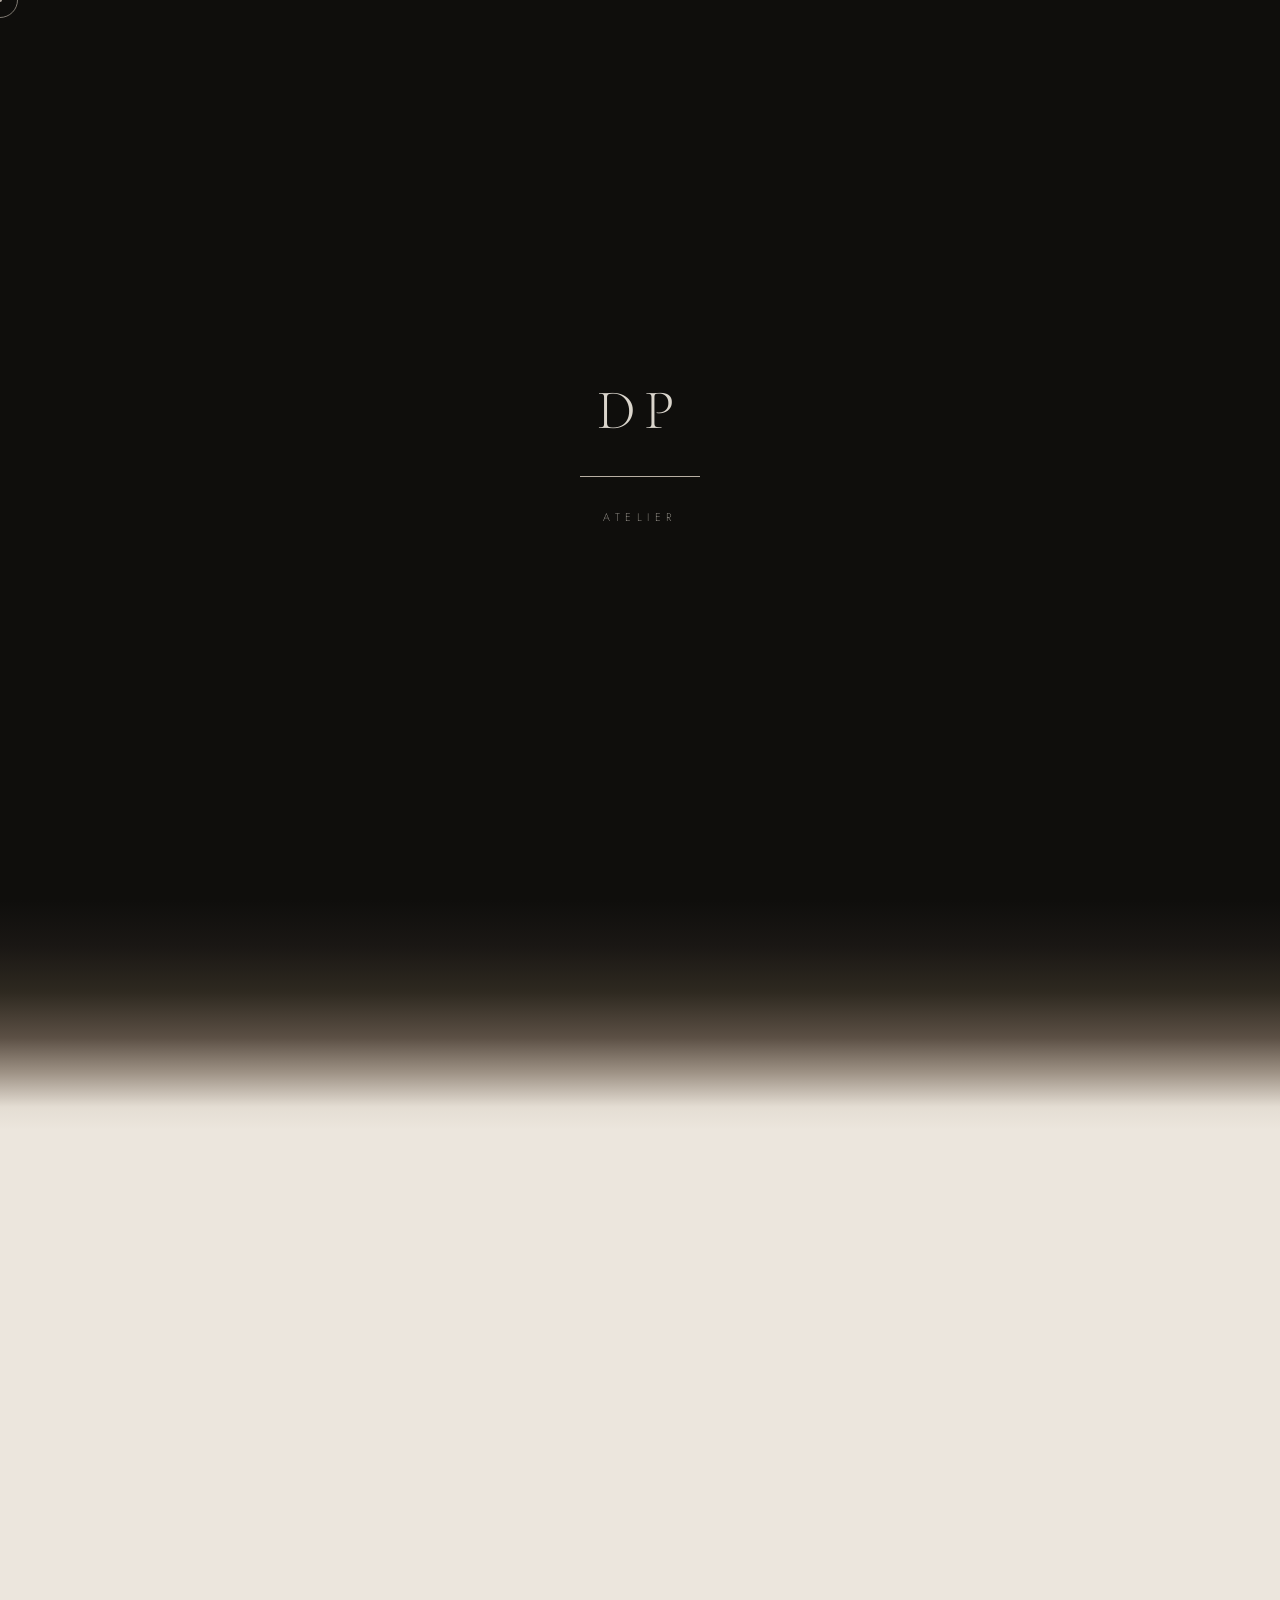
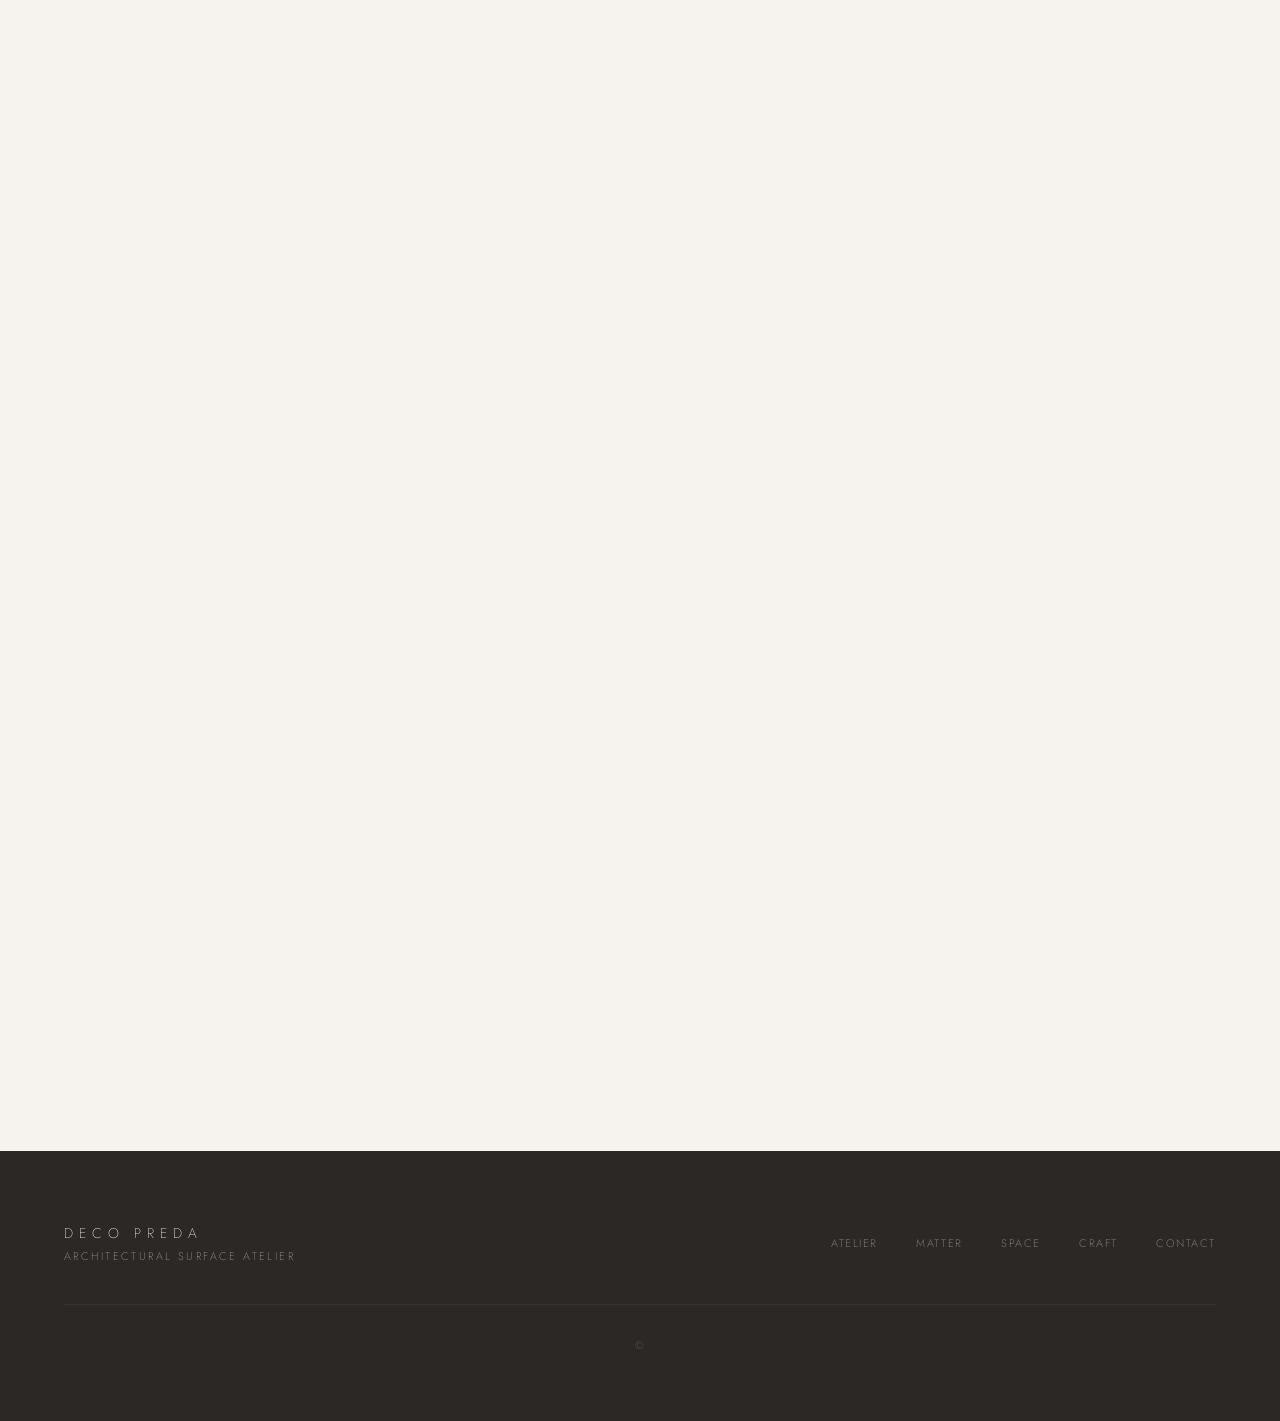
==== index.html @ 77365872 "Update print statement from 'Hello' to 'Goodbye'" ====
<!DOCTYPE html>
<html lang="en">
<head>
  <meta charset="UTF-8" />
  <meta name="viewport" content="width=device-width, initial-scale=1.0" />
  <meta name="description" content="Deco Preda — Architectural Surface Atelier. Microcement, resin and decorative plaster for spaces of permanence." />
  <title>Deco Preda — Atelier</title>

  <link rel="preconnect" href="https://fonts.googleapis.com" />
  <link rel="preconnect" href="https://fonts.gstatic.com" crossorigin />
  <link href="https://fonts.googleapis.com/css2?family=Cormorant+Garamond:ital,wght@0,200;0,300;0,400;1,200;1,300;1,400&family=Jost:wght@200;300;400&display=swap" rel="stylesheet" />

  <link rel="stylesheet" href="style.css" />

  <!-- Formspree — no SDK needed, uses plain fetch() in script.js -->
</head>
<body>

  <!-- Scroll progress -->
  <div class="progress" id="progress" aria-hidden="true"></div>

  <!-- Custom cursor -->
  <div class="cursor" id="cursor" aria-hidden="true">
    <div class="cursor__ring"></div>
    <div class="cursor__dot"></div>
  </div>

  <!-- ══════════════════════════════════════════
       LOADER
  ══════════════════════════════════════════ -->
  <div class="loader" id="loader" aria-hidden="true">
    <div class="loader__body">
      <span class="loader__mark">DP</span>
      <div class="loader__line">
        <div class="loader__fill"></div>
      </div>
      <span class="loader__sub">Atelier</span>
    </div>
  </div>

  <!-- ══════════════════════════════════════════
       NAVIGATION
  ══════════════════════════════════════════ -->
  <nav class="nav" id="nav" aria-label="Primary">
    <a href="#intro" class="nav__wordmark" aria-label="Deco Preda home">
      DECO<span class="nav__wordmark-thin">PREDA</span>
    </a>

    <button class="nav__burger" id="navBurger"
      aria-label="Open menu" aria-expanded="false" aria-controls="navPanel">
      <span></span><span></span>
    </button>

    <div class="nav__panel" id="navPanel" aria-hidden="true">
      <a href="#atelier"       class="nav__item" data-cursor="link">Atelier</a>
      <a href="#matter"        class="nav__item" data-cursor="link">Matter</a>
      <a href="#space"         class="nav__item" data-cursor="link">Space</a>
      <a href="#craft"         class="nav__item" data-cursor="link">Craft</a>
      <a href="#about"         class="nav__item" data-cursor="link">About Us</a>
      <a href="#commission"    class="nav__item nav__item--cta" data-cursor="link">Contact</a>
    </div>
  </nav>

  <main>

    <!-- ══════════════════════════════════════════
         I. INTRO — Dark cinematic
    ══════════════════════════════════════════ -->
    <section class="intro" id="intro" aria-label="Introduction">

      <!-- Deep architectural background -->
      <div class="intro__scene" id="introScene" aria-hidden="true">
        <!-- Dark mineral texture layers -->
        <div class="intro__layer intro__layer--base"></div>
        <div class="intro__layer intro__layer--mid"></div>
        <div class="intro__layer intro__layer--grain"></div>
        <!-- Soft raking light ray -->
        <div class="intro__light"></div>
        <!-- Horizontal rule — materiality marker -->
        <div class="intro__rule-v intro__rule-v--left" aria-hidden="true"></div>
        <div class="intro__rule-v intro__rule-v--right" aria-hidden="true"></div>
      </div>

      <div class="intro__content">
        <!-- Small overline -->
        <p class="intro__overline reveal-hero" aria-label="Studio location">
          <span>London</span>
          <span class="sep" aria-hidden="true">—</span>
          <span>Dublin</span>
        </p>

        <!-- Main headline — split for stagger -->
        <h1 class="intro__title" aria-label="Where light meets surface.">
          <span class="intro__title-row reveal-hero">Where light</span>
          <span class="intro__title-row intro__title-row--italic reveal-hero">meets surface.</span>
        </h1>

        <p class="intro__body reveal-hero">
          An atelier of architectural surfaces.<br>
          Craft applied with the patience of centuries.
        </p>
        <p class="intro__subtitle reveal-hero">
          Microcement · Resin · Stone Aggregate · Industrial Flooring
        </p>

        <div class="intro__actions reveal-hero">
          <a href="#atelier" class="btn-ghost" data-cursor="link" data-magnetic>
            <span class="btn-ghost__label">Enter the Studio</span>
            <span class="btn-ghost__icon" aria-hidden="true">↓</span>
          </a>
        </div>
      </div>

      <!-- Scroll cue -->
      <div class="intro__scroll" aria-hidden="true">
        <div class="intro__scroll-line"></div>
      </div>

    </section>

    <!-- ══════════════════════════════════════════
         TRANSITION BAND — dark → warm
    ══════════════════════════════════════════ -->
    <div class="transition-band" aria-hidden="true"></div>

    <!-- ══════════════════════════════════════════
         II. ATELIER — Philosophy
    ══════════════════════════════════════════ -->
    <section class="atelier" id="atelier" aria-label="Atelier philosophy">
      <div class="wrap">

        <header class="section-head reveal">
          <span class="section-idx">01</span>
          <span class="section-rule" aria-hidden="true"></span>
          <span class="section-label">Atelier</span>
        </header>

        <div class="atelier__grid">
          <div class="atelier__statement reveal">
            <h2 class="atelier__h">
              A surface is not<br>
              decoration.<br>
              <em>It is architecture.</em>
            </h2>
          </div>

          <div class="atelier__aside">
            <p class="atelier__p reveal">
              Deco Preda was conceived at the intersection of architectural practice and material craft — in the moment when a drawn surface specification meets the reality of mineral, texture, and light falling across a plane at noon.
            </p>
            <p class="atelier__p reveal">
              We exist for architects and interior designers who understand that a floor is a horizon. A wall is a sky. A surface is the first and last argument a space makes.
            </p>
            <p class="atelier__p reveal">
              Our practice is material research made physical. Each commission begins with silence — with listening before proposing, with understanding before applying.
            </p>

            <!-- Pull metric -->
            <div class="atelier__metric reveal">
              <span class="atelier__metric-n" data-count="14">0</span>
              <span class="atelier__metric-unit">years</span>
              <p class="atelier__metric-label">of architectural surface research</p>
            </div>
          </div>
        </div>

        <!-- Horizontal rule -->
        <div class="divider reveal" aria-hidden="true"></div>

        <!-- Stat row -->
        <div class="stats reveal">
          <div class="stat">
            <span class="stat__n" data-count="340">0</span>
            <p class="stat__l">Commissions</p>
          </div>
          <div class="stat__sep" aria-hidden="true"></div>
          <div class="stat">
            <span class="stat__n" data-count="87">0</span>
            <p class="stat__l">Architects Served</p>
          </div>
          <div class="stat__sep" aria-hidden="true"></div>
          <div class="stat">
            <span class="stat__n" data-count="12">0</span>
            <p class="stat__l">Countries</p>
          </div>
          <div class="stat__sep" aria-hidden="true"></div>
          <div class="stat">
            <span class="stat__n" data-count="60">0</span>
            <span class="stat__denom">+</span>
            <p class="stat__l">Mineral Tones</p>
          </div>
        </div>

      </div>
    </section>

    <!-- ══════════════════════════════════════════
         III. MATTER — Materials
    ══════════════════════════════════════════ -->
    <section class="matter" id="matter" aria-label="Materials">
      <div class="wrap">

        <header class="section-head reveal">
          <span class="section-idx">02</span>
          <span class="section-rule" aria-hidden="true"></span>
          <span class="section-label">Matter</span>
        </header>

        <h2 class="matter__h reveal">
          Three materials.<br><em>Infinite character.</em>
        </h2>

      </div>

      <!-- Full-bleed material panels -->
      <div class="matter__panels">

        <article class="panel reveal" aria-label="Microcement">

          <!-- ── Surface carousel ── -->
          <div class="panel__surface panel__surface--cement" role="region" aria-label="Microcement gallery" data-carousel="microcement">

            <!-- Slides -->
            <div class="pcs__track">
              <div class="pcs__slide pcs__slide--active" style="background:linear-gradient(158deg,#cdc4b5 0%,#b5aa9a 60%,#c4bba8 100%)">
                <div class="pcs__grain"></div>
                <span class="pcs__tag">Bathroom · Ivory</span>
              </div>
              <div class="pcs__slide" style="background:linear-gradient(158deg,#6e6860 0%,#54504a 60%,#636059 100%)">
                <div class="pcs__grain"></div>
                <span class="pcs__tag">Hotel · Slate</span>
              </div>
              <div class="pcs__slide" style="background:linear-gradient(158deg,#d6cfc5 0%,#c0b8ae 60%,#cec6bc 100%)">
                <div class="pcs__grain"></div>
                <span class="pcs__tag">Office · Sand</span>
              </div>
              <div class="pcs__slide" style="background:linear-gradient(158deg,#a8a09a 0%,#8c857f 60%,#9e9790 100%)">
                <div class="pcs__grain"></div>
                <span class="pcs__tag">Living · Charcoal</span>
              </div>
              <div class="pcs__slide" style="background:linear-gradient(158deg,#b8b0a8 0%,#9e9890 60%,#b0a8a0 100%)">
                <div class="pcs__grain"></div>
                <span class="pcs__tag">Spa · Greige</span>
              </div>
              <div class="pcs__slide" style="background:linear-gradient(158deg,#e2dcd2 0%,#cdc4ba 60%,#dbd3c9 100%)">
                <div class="pcs__grain"></div>
                <span class="pcs__tag">Kitchen · Pearl</span>
              </div>
            </div>

            <!-- Navigation arrows -->
            <button class="pcs__arrow pcs__arrow--prev" aria-label="Previous image" type="button">
              <svg width="16" height="16" viewBox="0 0 16 16" fill="none"><path d="M10 3L5 8L10 13" stroke="currentColor" stroke-width="1.2" stroke-linecap="round" stroke-linejoin="round"/></svg>
            </button>
            <button class="pcs__arrow pcs__arrow--next" aria-label="Next image" type="button">
              <svg width="16" height="16" viewBox="0 0 16 16" fill="none"><path d="M6 3L11 8L6 13" stroke="currentColor" stroke-width="1.2" stroke-linecap="round" stroke-linejoin="round"/></svg>
            </button>

            <!-- Bottom bar: dots + view more -->
            <div class="pcs__foot">
              <div class="pcs__dots" aria-hidden="true"></div>
              <a href="gallery-microcement.html" class="pcs__more" data-cursor="link">
                <span>View gallery</span>
                <svg width="12" height="12" viewBox="0 0 12 12" fill="none"><path d="M2 6h8M7 3l3 3-3 3" stroke="currentColor" stroke-width="1" stroke-linecap="round" stroke-linejoin="round"/></svg>
              </a>
            </div>

          </div>

          <div class="panel__body">
            <span class="panel__idx" aria-hidden="true">I</span>
            <h3 class="panel__name">Microcement</h3>
            <p class="panel__desc">
              A mineral membrane of 2–3 mm. Continuous, seamless, absolute. Applied across walls, floors, and furniture with no interruption of form.
            </p>
            <ul class="panel__props" aria-label="Properties">
              <li>Seamless &amp; monolithic</li>
              <li>Waterproof &amp; durable</li>
              <li>60+ mineral pigments</li>
            </ul>

            <!-- Estimate trigger -->
            <button class="panel__estimate-btn" data-material="microcement" data-cursor="link"
              aria-expanded="false" aria-controls="calc-microcement"
              type="button">
              <span class="panel__estimate-label">Estimate cost</span>
              <span class="panel__estimate-icon" aria-hidden="true">+</span>
            </button>
          </div>

          <!-- Inline calculator drawer -->
          <div class="panel__calc" id="calc-microcement" aria-hidden="true" data-material="microcement">
            <div class="pcalc">
              <p class="pcalc__head">
                Microcement — <em>cost estimate</em>
              </p>
              <div class="pcalc__inputs">
                <div class="pcalc__field">
                  <label class="pcalc__label" for="pmp-microcement">Surface area</label>
                  <div class="pcalc__input-wrap">
                    <input class="pcalc__input" id="pmp-microcement" type="number"
                      placeholder="80" min="1" max="9999" inputmode="numeric" />
                    <span class="pcalc__unit">m²</span>
                  </div>
                </div>
                <div class="pcalc__field">
                  <label class="pcalc__label" for="psys-microcement">System</label>
                  <div class="pcalc__select-wrap">
                    <select class="pcalc__select" id="psys-microcement">
                      <option value="basic">Basic coat</option>
                      <option value="medium" selected>Medium</option>
                      <option value="premium">Premium</option>
                    </select>
                    <span class="pcalc__caret" aria-hidden="true">↓</span>
                  </div>
                </div>
              </div>
              <div class="pcalc__result" id="pres-microcement" aria-live="polite"></div>
              <p class="pcalc__disclaimer">
                Estimate covers labour. Final cost varies by substrate condition and site access.
                Materials not included.
              </p>
            </div>
          </div>

        </article>

        <article class="panel reveal" aria-label="Resin floors">

          <!-- ── Surface carousel ── -->
          <div class="panel__surface panel__surface--resin" role="region" aria-label="Resin gallery" data-carousel="resin">

            <div class="pcs__track">
              <div class="pcs__slide pcs__slide--active" style="background:linear-gradient(158deg,#e2dcd2 0%,#cdc4ba 60%,#dbd3c8 100%)">
                <div class="pcs__grain"></div>
                <span class="pcs__tag">Showroom · Ivory</span>
              </div>
              <div class="pcs__slide" style="background:linear-gradient(158deg,#3a3a3a 0%,#222222 60%,#333333 100%)">
                <div class="pcs__grain"></div>
                <span class="pcs__tag">Car Park · Anthracite</span>
              </div>
              <div class="pcs__slide" style="background:linear-gradient(158deg,#8a8a8a 0%,#666666 60%,#808080 100%)">
                <div class="pcs__grain"></div>
                <span class="pcs__tag">Warehouse · Mid Grey</span>
              </div>
              <div class="pcs__slide" style="background:linear-gradient(158deg,#c8c0b8 0%,#b0aaa4 60%,#c0b8b0 100%)">
                <div class="pcs__grain"></div>
                <span class="pcs__tag">Office · Satin</span>
              </div>
              <div class="pcs__slide" style="background:linear-gradient(158deg,#b8c4c8 0%,#9aacb2 60%,#b0bcc0 100%)">
                <div class="pcs__grain"></div>
                <span class="pcs__tag">Hospital · Slate Blue</span>
              </div>
              <div class="pcs__slide" style="background:linear-gradient(158deg,#d6cfc5 0%,#c0b8ae 60%,#cec6bc 100%)">
                <div class="pcs__grain"></div>
                <span class="pcs__tag">Logistics · Light Grey</span>
              </div>
            </div>

            <button class="pcs__arrow pcs__arrow--prev" aria-label="Previous image" type="button">
              <svg width="16" height="16" viewBox="0 0 16 16" fill="none"><path d="M10 3L5 8L10 13" stroke="currentColor" stroke-width="1.2" stroke-linecap="round" stroke-linejoin="round"/></svg>
            </button>
            <button class="pcs__arrow pcs__arrow--next" aria-label="Next image" type="button">
              <svg width="16" height="16" viewBox="0 0 16 16" fill="none"><path d="M6 3L11 8L6 13" stroke="currentColor" stroke-width="1.2" stroke-linecap="round" stroke-linejoin="round"/></svg>
            </button>

            <div class="pcs__foot">
              <div class="pcs__dots" aria-hidden="true"></div>
              <a href="gallery-resin.html" class="pcs__more" data-cursor="link">
                <span>View gallery</span>
                <svg width="12" height="12" viewBox="0 0 12 12" fill="none"><path d="M2 6h8M7 3l3 3-3 3" stroke="currentColor" stroke-width="1" stroke-linecap="round" stroke-linejoin="round"/></svg>
              </a>
            </div>

          </div>

          <div class="panel__body">
            <span class="panel__idx" aria-hidden="true">II</span>
            <h3 class="panel__name">Resin Systems</h3>
            <p class="panel__desc">
              Epoxy, MMA, polyester and polyurethane systems — engineered for performance, designed for permanence. From residential satin finishes to industrial floors exceeding 10,000 m².
            </p>
            <ul class="panel__props" aria-label="Properties">
              <li>Epoxy · MMA · Polyester · PU</li>
              <li>Chemical &amp; impact resistant</li>
              <li>Gloss, satin or matte finish</li>
            </ul>

            <button class="panel__estimate-btn" data-material="resin" data-cursor="link"
              aria-expanded="false" aria-controls="calc-resin"
              type="button">
              <span class="panel__estimate-label">Estimate cost</span>
              <span class="panel__estimate-icon" aria-hidden="true">+</span>
            </button>
          </div>

          <div class="panel__calc" id="calc-resin" aria-hidden="true" data-material="resin">
            <div class="pcalc">
              <p class="pcalc__head">
                Resin — <em>cost estimate</em>
              </p>
              <div class="pcalc__inputs">
                <div class="pcalc__field">
                  <label class="pcalc__label" for="pmp-resin">Surface area</label>
                  <div class="pcalc__input-wrap">
                    <input class="pcalc__input" id="pmp-resin" type="number"
                      placeholder="80" min="1" max="9999" inputmode="numeric" />
                    <span class="pcalc__unit">m²</span>
                  </div>
                </div>
                <div class="pcalc__field">
                  <label class="pcalc__label" for="psys-resin">System</label>
                  <div class="pcalc__select-wrap">
                    <select class="pcalc__select" id="psys-resin">
                      <option value="basic">Basic coat</option>
                      <option value="medium" selected>Medium</option>
                      <option value="premium">Premium</option>
                    </select>
                    <span class="pcalc__caret" aria-hidden="true">↓</span>
                  </div>
                </div>
              </div>
              <div class="pcalc__result" id="pres-resin" aria-live="polite"></div>
              <p class="pcalc__disclaimer">
                Estimate covers labour. Final cost varies by substrate condition and site access.
                Materials not included.
              </p>
            </div>
          </div>

        </article>

        <article class="panel reveal" aria-label="Stone carpet">

          <!-- ── Surface carousel ── -->
          <div class="panel__surface panel__surface--stone" role="region" aria-label="Stone Carpet gallery" data-carousel="stone">

            <div class="pcs__track">
              <div class="pcs__slide pcs__slide--active" style="background:radial-gradient(ellipse 120% 100% at 40% 60%,#c8c0b0 0%,#a89e90 60%,#bdb3a5 100%)">
                <div class="pcs__grain"></div>
                <div class="pcs__aggregate"></div>
                <span class="pcs__tag">Terrace · Sand</span>
              </div>
              <div class="pcs__slide" style="background:radial-gradient(ellipse 120% 100% at 40% 60%,#d8d0c4 0%,#c4bcb0 60%,#d0c8bc 100%)">
                <div class="pcs__grain"></div>
                <div class="pcs__aggregate"></div>
                <span class="pcs__tag">Pool Surround · Pearl</span>
              </div>
              <div class="pcs__slide" style="background:radial-gradient(ellipse 120% 100% at 40% 60%,#a8a098 0%,#908880 60%,#a09890 100%)">
                <div class="pcs__grain"></div>
                <div class="pcs__aggregate"></div>
                <span class="pcs__tag">Ramp · Taupe</span>
              </div>
              <div class="pcs__slide" style="background:radial-gradient(ellipse 120% 100% at 40% 60%,#e0d8cc 0%,#ccc4b8 60%,#d8d0c4 100%)">
                <div class="pcs__grain"></div>
                <div class="pcs__aggregate"></div>
                <span class="pcs__tag">Garden Path · Ivory</span>
              </div>
              <div class="pcs__slide" style="background:radial-gradient(ellipse 120% 100% at 40% 60%,#909088 0%,#787870 60%,#888880 100%)">
                <div class="pcs__grain"></div>
                <div class="pcs__aggregate"></div>
                <span class="pcs__tag">Parking · Grey</span>
              </div>
            </div>

            <button class="pcs__arrow pcs__arrow--prev" aria-label="Previous image" type="button">
              <svg width="16" height="16" viewBox="0 0 16 16" fill="none"><path d="M10 3L5 8L10 13" stroke="currentColor" stroke-width="1.2" stroke-linecap="round" stroke-linejoin="round"/></svg>
            </button>
            <button class="pcs__arrow pcs__arrow--next" aria-label="Next image" type="button">
              <svg width="16" height="16" viewBox="0 0 16 16" fill="none"><path d="M6 3L11 8L6 13" stroke="currentColor" stroke-width="1.2" stroke-linecap="round" stroke-linejoin="round"/></svg>
            </button>

            <div class="pcs__foot">
              <div class="pcs__dots" aria-hidden="true"></div>
              <a href="gallery-stone.html" class="pcs__more" data-cursor="link">
                <span>View gallery</span>
                <svg width="12" height="12" viewBox="0 0 12 12" fill="none"><path d="M2 6h8M7 3l3 3-3 3" stroke="currentColor" stroke-width="1" stroke-linecap="round" stroke-linejoin="round"/></svg>
              </a>
            </div>

          </div>

          <div class="panel__body">
            <span class="panel__idx" aria-hidden="true">III</span>
            <h3 class="panel__name">Stone Carpet</h3>
            <p class="panel__desc">
              Quartz aggregate bound in clear resin — fine to coarse grain, applied as a continuous tactile surface. Exterior and interior terraces, pool surrounds, ramps.
            </p>
            <ul class="panel__props" aria-label="Properties">
              <li>Quartz &amp; marble aggregate</li>
              <li>Slip-resistant &amp; draining</li>
              <li>Indoor &amp; outdoor use</li>
            </ul>

            <button class="panel__estimate-btn" data-material="stone" data-cursor="link"
              aria-expanded="false" aria-controls="calc-stone"
              type="button">
              <span class="panel__estimate-label">Estimate cost</span>
              <span class="panel__estimate-icon" aria-hidden="true">+</span>
            </button>
          </div>

          <div class="panel__calc" id="calc-stone" aria-hidden="true" data-material="stone">
            <div class="pcalc">
              <p class="pcalc__head">
                Stone Carpet — <em>cost estimate</em>
              </p>
              <div class="pcalc__inputs">
                <div class="pcalc__field">
                  <label class="pcalc__label" for="pmp-stone">Surface area</label>
                  <div class="pcalc__input-wrap">
                    <input class="pcalc__input" id="pmp-stone" type="number"
                      placeholder="80" min="1" max="9999" inputmode="numeric" />
                    <span class="pcalc__unit">m²</span>
                  </div>
                </div>
                <div class="pcalc__field">
                  <label class="pcalc__label" for="psys-stone">System</label>
                  <div class="pcalc__select-wrap">
                    <select class="pcalc__select" id="psys-stone">
                      <option value="basic">Basic coat</option>
                      <option value="medium" selected>Medium</option>
                      <option value="premium">Premium</option>
                    </select>
                    <span class="pcalc__caret" aria-hidden="true">↓</span>
                  </div>
                </div>
              </div>
              <div class="pcalc__result" id="pres-stone" aria-live="polite"></div>
              <p class="pcalc__disclaimer">
                Estimate covers labour. Final cost varies by substrate condition and site access.
                Materials not included.
              </p>
            </div>
          </div>

        </article>

      </div>

      <!-- ── Gallery access band ── -->
      <div class="gallery-band reveal" aria-label="Portfolio gallery">
        <div class="gallery-band__inner">
          <div class="gallery-band__left">
            <span class="gallery-band__label">Portfolio</span>
            <h3 class="gallery-band__h">
              The complete work.<br>
              <em>Every surface. Every scale.</em>
            </h3>
          </div>
          <div class="gallery-band__center">
            <a href="gallery.html" class="gallery-band__cta" data-cursor="link" data-magnetic>
              <span class="gallery-band__cta-ring"></span>
              <span class="gallery-band__cta-text">
                <span class="gallery-band__cta-main">Explore Gallery</span>
                <span class="gallery-band__cta-sub">All materials &amp; applications</span>
              </span>
              <svg class="gallery-band__cta-arrow" width="20" height="20" viewBox="0 0 20 20" fill="none">
                <path d="M4 10h12M11 5l5 5-5 5" stroke="currentColor" stroke-width="1.2" stroke-linecap="round" stroke-linejoin="round"/>
              </svg>
            </a>
          </div>
          <div class="gallery-band__right">
            <div class="gallery-band__stat">
              <span class="gallery-band__stat-n">340</span>
              <span class="gallery-band__stat-l">Projects</span>
            </div>
            <div class="gallery-band__stat">
              <span class="gallery-band__stat-n">3</span>
              <span class="gallery-band__stat-l">Materials</span>
            </div>
            <div class="gallery-band__stat">
              <span class="gallery-band__stat-n">12</span>
              <span class="gallery-band__stat-l">Countries</span>
            </div>
          </div>
        </div>
      </div>

    </section>

    <!-- ══════════════════════════════════════════
         IV. SPACE — Applications
    ══════════════════════════════════════════ -->
    <section class="space" id="space" aria-label="Spaces">
      <div class="wrap">

        <header class="section-head reveal">
          <span class="section-idx">03</span>
          <span class="section-rule" aria-hidden="true"></span>
          <span class="section-label">Space</span>
        </header>

        <h2 class="space__h reveal">
          Spaces of<br><em>permanence.</em>
        </h2>

      </div>

      <!-- Alternating spatial narratives -->
      <div class="spaces">

        <div class="space-row reveal">
          <div class="space-row__img space-row__img--res" aria-hidden="true">
            <div class="space-row__caption">Private Residence</div>
          </div>
          <div class="space-row__text">
            <span class="space-row__num">01</span>
            <h3 class="space-row__title">The Private House</h3>
            <p class="space-row__body">
              From entry threshold to the bathroom as sanctuary — surfaces that make no claim until they are inhabited. Then they become everything. Calibrated to the life lived within.
            </p>
            <a href="#commission" class="link-arrow" data-cursor="link">
              Commission a residence
            </a>
          </div>
        </div>

        <div class="space-row space-row--inv reveal">
          <div class="space-row__img space-row__img--spa" aria-hidden="true">
            <div class="space-row__caption">Wellness</div>
          </div>
          <div class="space-row__text">
            <span class="space-row__num">02</span>
            <h3 class="space-row__title">Spas &amp; Wellness</h3>
            <p class="space-row__body">
              Seamless surfaces are the grammar of wellness architecture. Waterproof, mineral, serene — our finishes compose silence the way an architect composes light.
            </p>
            <a href="#commission" class="link-arrow" data-cursor="link">
              Commission a project
            </a>
          </div>
        </div>

        <div class="space-row reveal">
          <div class="space-row__img space-row__img--hosp" aria-hidden="true">
            <div class="space-row__caption">Hospitality</div>
          </div>
          <div class="space-row__text">
            <span class="space-row__num">03</span>
            <h3 class="space-row__title">Hotels &amp; Boutiques</h3>
            <p class="space-row__body">
              Surfaces that endure millions of encounters and emerge from each one unchanged. Hospitality demands beauty that does not age. We build for decades, not seasons.
            </p>
            <a href="#commission" class="link-arrow" data-cursor="link">
              Commission a venue
            </a>
          </div>
        </div>

      </div>
    </section>

    <!-- ══════════════════════════════════════════
         V. CRAFT — About / Studio
    ══════════════════════════════════════════ -->
    <section class="craft" id="craft" aria-label="Craft and studio">
      <div class="wrap">

        <header class="section-head reveal">
          <span class="section-idx">04</span>
          <span class="section-rule" aria-hidden="true"></span>
          <span class="section-label">Craft</span>
        </header>

        <div class="craft__grid">

          <div class="craft__visual reveal" aria-hidden="true">
            <div class="craft__img craft__img--a"></div>
            <div class="craft__img craft__img--b"></div>
            <div class="craft__plaque">
              <span class="craft__plaque-n">14</span>
              <span class="craft__plaque-l">years<br>of practice</span>
            </div>
          </div>

          <div class="craft__words">
            <h2 class="craft__h reveal">
              The patience<br>
              of mineral.<br>
              <em>The precision<br>of architecture.</em>
            </h2>
            <p class="craft__p reveal">
              Our studio was founded in the belief that craftsmanship is not a feature — it is the practice itself. We employ master applicators trained in European mineral traditions, working alongside architects from first sketch to final burnish.
            </p>
            <p class="craft__p reveal">
              Every commission receives one project director, one lead craftsman. No hand-offs. No compromises in translation. The person who understands your vision applies your surface.
            </p>
            <a href="#commission" class="btn-line reveal" data-cursor="link" data-magnetic>
              <span class="btn-line__label">Begin a Conversation</span>
              <span class="btn-line__line" aria-hidden="true"></span>
            </a>
          </div>

        </div>

      </div>
    </section>

    <!-- ══════════════════════════════════════════
         V. ABOUT — Mission & Values
    ══════════════════════════════════════════ -->
    <section class="about" id="about" aria-label="About Deco Preda">
      <div class="wrap">

        <header class="section-head reveal">
          <span class="section-idx">05</span>
          <span class="section-rule" aria-hidden="true"></span>
          <span class="section-label">About Us</span>
        </header>

        <div class="about__grid">

          <div class="about__statement reveal">
            <h2 class="about__h">
              Precision at every<br>
              scale. Quality<br>
              <em>without compromise.</em>
            </h2>
          </div>

          <div class="about__aside">
            <p class="about__p reveal">
              Deco Preda was established with a single conviction: that architectural surfaces — whether in a private residence or a multi-thousand-square-metre industrial facility — deserve the same rigour of material selection, technical execution and aesthetic intent. We do not separate decorative work from functional work. We apply the same standard to both.
            </p>
            <p class="about__p reveal">
              Our specialist teams are trained in microcement, decorative mineral plaster, cast resin flooring systems and stone aggregate — materials chosen for their resilience, versatility and capacity for custom design. For industrial and commercial environments, our high-performance epoxy resin systems are engineered for extreme compressive loads, chemical resistance and continuous heavy-traffic use, while offering complete creative freedom in pattern, colour and finish — including bespoke geometric and graphic designs unique to each client.
            </p>
            <p class="about__p reveal">
              Industrial logistics hubs, distribution warehouses, multi-level public car parks and large-format commercial floors represent a core pillar of our activity — environments where surface performance directly affects operational efficiency and where scale demands a contractor capable of delivering consistent quality across thousands of square metres without interruption or compromise.
            </p>

            <!-- Values grid -->
            <div class="about__values reveal">
              <div class="about__val">
                <span class="about__val-title">Execution Quality</span>
                <span class="about__val-desc">Every surface is applied by trained specialist teams operating to strict technical protocols. The client brief drives every decision, from substrate preparation to final protection.</span>
              </div>
              <div class="about__val">
                <span class="about__val-title">Material Integrity</span>
                <span class="about__val-desc">We work exclusively with certified European mineral and resin systems — selected for long-term performance, verified durability and compliance with commercial and industrial standards.</span>
              </div>
              <div class="about__val">
                <span class="about__val-title">Design Versatility</span>
                <span class="about__val-desc">Seamless surfaces across floors, walls, stairs and furniture. Custom epoxy patterns, unique graphic compositions and bespoke mineral tones — no two projects identical.</span>
              </div>
              <div class="about__val">
                <span class="about__val-title">Industrial Scale</span>
                <span class="about__val-desc">From 50m² residential commissions to 5,000m² warehouse and parking infrastructure. Capacity, logistics and technical management at every scale.</span>
              </div>
            </div>

            <div class="about__locations reveal">
              <div class="about__loc-item">
                <span class="about__loc-label">London</span>
                <span class="about__loc-desc">UK &amp; international operations</span>
              </div>
              <div class="about__loc-item">
                <span class="about__loc-label">Dublin</span>
                <span class="about__loc-desc">Ireland &amp; European projects</span>
              </div>
            </div>
          </div>

        </div>

      </div>
    </section>

    <!-- ══════════════════════════════════════════
         VI. COMMISSION — Contact
    ══════════════════════════════════════════ -->
    <section class="commission" id="commission" aria-label="Contact inquiry">
      <div class="wrap">

        <header class="section-head reveal">
          <span class="section-idx">06</span>
          <span class="section-rule" aria-hidden="true"></span>
          <span class="section-label">Contact</span>
        </header>

        <div class="commission__grid">

          <div class="commission__intro">
            <h2 class="commission__h reveal">
              Every lasting space<br>
              <em>begins with a single<br>conversation.</em>
            </h2>
            <p class="commission__body reveal">
              We accept a limited number of commissions each year. A member of the studio will respond within 24 hours. We work across the UK, Ireland and Europe with architects, designers, and private clients.
            </p>
            <address class="commission__contact reveal">
              <div class="commission__contact-row">
                <span>Studio</span>
                <a href="/cdn-cgi/l/email-protection#32414647565b5d725657515d42405756531c515d5f"><span class="__cf_email__" data-cfemail="2a595e5f4e43456a4e4f49455a584f4e4b04494547">[email&#160;protected]</span></a>
              </div>
              <div class="commission__contact-row">
                <span>Atelier</span>
                <a href="tel:+441234567890">+44 1234 567 890</a>
              </div>
              <div class="commission__contact-row">
                <span>Locations</span>
                <span>London — Dublin</span>
              </div>
            </address>
          </div>

          <form class="form reveal" id="commissionForm"
            action="https://formspree.io/f/mkoqvqbw"
            method="POST"
            novalidate
            aria-label="Commission inquiry">

            <div class="f">
              <input type="text" id="f-name" name="name" required placeholder=" " autocomplete="name" />
              <label for="f-name">Name</label>
              <span class="f__bar" aria-hidden="true"></span>
            </div>

            <div class="f">
              <input type="email" id="f-email" name="email" required placeholder=" " autocomplete="email" />
              <label for="f-email">Email</label>
              <span class="f__bar" aria-hidden="true"></span>
            </div>

            <div class="f">
              <input type="text" id="f-studio" name="studio" placeholder=" " autocomplete="organization" />
              <label for="f-studio">Studio / Firm <span class="f__opt">(optional)</span></label>
              <span class="f__bar" aria-hidden="true"></span>
            </div>

            <div class="f f--sel">
              <select id="f-type" name="type" required>
                <option value="" disabled selected></option>
                <option value="private">Private Residence</option>
                <option value="commercial">Commercial</option>
                <option value="hospitality">Hospitality</option>
                <option value="developer">Developer</option>
                <option value="other">Other</option>
              </select>
              <label for="f-type">Project Type</label>
              <span class="f__bar" aria-hidden="true"></span>
              <span class="f__caret" aria-hidden="true">↓</span>
            </div>

            <div class="f f--area">
              <textarea id="f-brief" name="brief" rows="4" required placeholder=" "></textarea>
              <label for="f-brief">Project brief</label>
              <span class="f__bar" aria-hidden="true"></span>
            </div>

            <button type="submit" class="btn-submit" data-cursor="link" data-magnetic>
              <span class="btn-submit__label">Submit Commission</span>
              <span class="btn-submit__arrow" aria-hidden="true">→</span>
            </button>

            <p class="form-ok" id="formOk" role="status" aria-live="polite"></p>
            <p class="form-err" id="formErr" role="alert" aria-live="assertive"></p>

          </form>

        </div>
      </div>
    </section>

  </main>

  <!-- ══════════════════════════════════════════
       FOOTER
  ══════════════════════════════════════════ -->
  <footer class="foot" role="contentinfo">
    <div class="wrap">
      <div class="foot__inner">
        <div class="foot__brand">
          <p class="foot__wordmark">DECO PREDA</p>
          <p class="foot__descriptor">Architectural Surface Atelier</p>
        </div>
        <nav class="foot__nav" aria-label="Footer navigation">
          <a href="#atelier">Atelier</a>
          <a href="#matter">Matter</a>
          <a href="#space">Space</a>
          <a href="#craft">Craft</a>
          <a href="#commission">Contact</a>
        </nav>
        <p class="foot__copy">
          &copy; <span id="yr"></spa
---- style.css ----
/* ════════════════════════════════════════════════════════════
   DECO PREDA — style.css
   Architectural Surface Atelier
   Dark cinematic → warm architectural transition
   ════════════════════════════════════════════════════════════ */


/* ──────────────────────────────────────────
   1. TOKENS
────────────────────────────────────────── */
:root {

  /* Warm light palette */
  --ivory:         #F6F3EE;
  --ivory-2:       #ECE6DD;
  --ivory-3:       #E4DDD3;
  --sand:          #D9D1C5;
  --taupe:         #B7AEA3;
  --taupe-d:       #A89F94;
  --stone:         #7A756F;
  --stone-l:       #9E9890;
  --ink:           #2B2826;

  /* Dark cinematic palette */
  --dark-bg:       #0F0E0C;
  --dark-mid:      #1A1915;
  --dark-surface:  #231F1A;
  --dark-rule:     rgba(183, 174, 163, 0.12);
  --dark-text:     rgba(236, 230, 221, 0.92);
  --dark-muted:    rgba(183, 174, 163, 0.55);

  /* Type */
  --serif:  'Cormorant Garamond', 'Georgia', serif;
  --sans:   'Jost', system-ui, sans-serif;

  /* Fluid type */
  --t-hero:   clamp(52px,  8.5vw, 130px);
  --t-h2:     clamp(38px,  5.5vw,  80px);
  --t-h3:     clamp(26px,  3vw,    44px);
  --t-lg:     clamp(17px,  1.7vw,  22px);
  --t-base:   clamp(14px,  1.3vw,  16px);
  --t-sm:     clamp(11px,  1vw,    13px);
  --t-xs:     clamp(10px,  0.9vw,  11px);

  /* Spacing */
  --s-xs:  8px;
  --s-sm: 16px;
  --s-md: 32px;
  --s-lg: 64px;
  --s-xl: clamp(80px, 10vw, 140px);
  --s-2xl: clamp(120px, 14vw, 200px);

  /* Layout */
  --max:    1440px;
  --gut:    clamp(24px, 5vw, 88px);
  --nav-h:  72px;

  /* Motion */
  --ease:       cubic-bezier(0.22, 1, 0.36, 1);
  --ease-slow:  cubic-bezier(0.16, 1, 0.3, 1);
  --dur-fast:   0.25s;
  --dur-mid:    0.5s;
  --dur-slow:   0.9s;
  --dur-xslow:  1.4s;
}


/* ──────────────────────────────────────────
   2. RESET
────────────────────────────────────────── */
*, *::before, *::after {
  box-sizing: border-box;
  margin: 0;
  padding: 0;
}

html {
  font-size: 16px;
  scroll-behavior: smooth;
  -webkit-text-size-adjust: 100%;
}

body {
  font-family: var(--sans);
  font-weight: 300;
  background: var(--dark-bg);
  color: var(--dark-text);
  overflow-x: hidden;
  -webkit-font-smoothing: antialiased;
  cursor: none; /* Replaced by custom cursor */
}

body.light-body {
  background: var(--ivory);
  color: var(--ink);
}

a, button { cursor: none; }
a  { text-decoration: none; color: inherit; }
ul { list-style: none; }
address { font-style: normal; }
img, picture { display: block; max-width: 100%; }

button {
  font: inherit;
  background: none;
  border: none;
  cursor: none;
}


/* ──────────────────────────────────────────
   3. LAYOUT WRAP
────────────────────────────────────────── */
.wrap {
  max-width: var(--max);
  margin-inline: auto;
  padding-inline: var(--gut);
}


/* ──────────────────────────────────────────
   4. SCROLL PROGRESS
────────────────────────────────────────── */
.progress {
  position: fixed;
  top: 0; left: 0;
  height: 2px;
  width: 0%;
  background: var(--taupe-d);
  z-index: 9999;
  pointer-events: none;
  transition: width 0.06s linear;
}


/* ──────────────────────────────────────────
   5. CUSTOM CURSOR
────────────────────────────────────────── */
.cursor {
  position: fixed;
  top: 0; left: 0;
  pointer-events: none;
  z-index: 9998;
  mix-blend-mode: exclusion;
}

.cursor__ring {
  position: absolute;
  width: 36px; height: 36px;
  border: 1px solid rgba(183, 174, 163, 0.7);
  border-radius: 50%;
  transform: translate(-50%, -50%);
  transition: width var(--dur-mid) var(--ease),
              height var(--dur-mid) var(--ease),
              border-color var(--dur-mid);
}

.cursor__dot {
  position: absolute;
  width: 4px; height: 4px;
  background: var(--taupe);
  border-radius: 50%;
  transform: translate(-50%, -50%);
  transition: transform var(--dur-fast);
}

/* Cursor hover state — set via JS */
.cursor.hovering .cursor__ring {
  width: 60px; height: 60px;
  border-color: rgba(183, 174, 163, 0.4);
}

.cursor.hovering .cursor__dot {
  transform: translate(-50%, -50%) scale(0);
}


/* ──────────────────────────────────────────
   6. LOADER
────────────────────────────────────────── */
.loader {
  position: fixed;
  inset: 0;
  background: var(--dark-bg);
  z-index: 9000;
  display: flex;
  align-items: center;
  justify-content: center;
  transition: opacity 1s var(--ease), visibility 1s;
}

.loader.out {
  opacity: 0;
  visibility: hidden;
  pointer-events: none;
}

.loader__body {
  text-align: center;
  display: flex;
  flex-direction: column;
  align-items: center;
  gap: var(--s-md);
}

.loader__mark {
  font-family: var(--serif);
  font-weight: 300;
  font-size: clamp(36px, 5vw, 56px);
  letter-spacing: 0.15em;
  color: var(--dark-text);
  opacity: 0;
  animation: fadeUp 0.7s var(--ease) 0.2s forwards;
}

.loader__line {
  width: 120px; height: 1px;
  background: rgba(255,255,255,0.08);
}

.loader__fill {
  height: 100%;
  width: 0%;
  background: var(--taupe);
  animation: fill 1.3s var(--ease-slow) 0.5s forwards;
}

.loader__sub {
  font-family: var(--sans);
  font-weight: 200;
  font-size: var(--t-xs);
  letter-spacing: 0.5em;
  text-transform: uppercase;
  color: rgba(236, 230, 221, 0.85);
  opacity: 0;
  animation: fadeUp 0.7s var(--ease) 0.6s forwards;
}

@keyframes fill     { to { width: 100%; } }
@keyframes fadeUp   { from { opacity:0; transform:translateY(14px); } to { opacity:1; transform:translateY(0); } }
@keyframes fadeDown { from { opacity:0; transform:translateY(-10px); } to { opacity:1; transform:translateY(0); } }


/* ──────────────────────────────────────────
   7. NAVIGATION
────────────────────────────────────────── */
.nav {
  position: fixed;
  top: 0; left: 0; right: 0;
  height: var(--nav-h);
  display: flex;
  align-items: center;
  justify-content: space-between;
  padding-inline: var(--gut);
  z-index: 1000;
  transition: background var(--dur-mid) var(--ease),
              border-color var(--dur-mid);
  border-bottom: 1px solid transparent;
}

/* Over dark hero — fully transparent */
.nav.on-dark {
  background: transparent;
}

/* Scrolled over light sections */
.nav.on-light {
  background: rgba(246, 243, 238, 0.96);
  backdrop-filter: blur(20px);
  -webkit-backdrop-filter: blur(20px);
  border-bottom-color: var(--sand);
}

.nav__wordmark {
  font-family: var(--sans);
  font-weight: 400;
  font-size: var(--t-xs);
  letter-spacing: 0.38em;
  color: var(--dark-text);
  transition: color var(--dur-mid);
}

.nav.on-light .nav__wordmark {
  color: var(--ink);
}

.nav__wordmark-thin {
  font-weight: 200;
  margin-left: 3px;
}

/* Desktop nav links */
.nav__panel {
  display: flex;
  align-items: center;
  gap: var(--s-lg);
}

.nav__item {
  font-family: var(--sans);
  font-weight: 300;
  font-size: var(--t-xs);
  letter-spacing: 0.18em;
  text-transform: uppercase;
  color: var(--dark-muted);
  position: relative;
  transition: color var(--dur-fast);
}

.nav__item::after {
  content: '';
  position: absolute;
  bottom: -2px; left: 0;
  width: 0; height: 1px;
  background: var(--taupe-d);
  transition: width var(--dur-mid) var(--ease);
}

.nav__item:hover { color: var(--dark-text); }
.nav__item:hover::after { width: 100%; }

.nav.on-light .nav__item        { color: var(--stone); }
.nav.on-light .nav__item:hover  { color: var(--ink); }

/* CTA item */
.nav__item--cta {
  border: 1px solid var(--dark-rule);
  padding: 8px 22px;
  color: var(--dark-text);
  transition: background var(--dur-mid) var(--ease),
              border-color var(--dur-mid),
              color var(--dur-mid);
}

.nav__item--cta::after { display:none; }

.nav__item--cta:hover {
  background: var(--taupe-d);
  border-color: var(--taupe-d);
  color: var(--ivory);
}

.nav.on-light .nav__item--cta {
  border-color: var(--sand);
  color: var(--ink);
}

.nav.on-light .nav__item--cta:hover {
  background: var(--ink);
  border-color: var(--ink);
  color: var(--ivory);
}

/* Burger (mobile) */
.nav__burger {
  display: none;
  flex-direction: column;
  gap: 7px;
  padding: var(--s-xs);
  z-index: 10;
}

.nav__burger span {
  display: block;
  width: 24px; height: 1px;
  background: var(--dark-text);
  transition: transform var(--dur-mid) var(--ease),
              opacity var(--dur-fast),
              background var(--dur-mid);
}

.nav.on-light .nav__burger span { background: var(--ink); }

.nav__burger[aria-expanded="true"] span:first-child {
  transform: translateY(8px) rotate(45deg);
}
.nav__burger[aria-expanded="true"] span:last-child {
  transform: translateY(-8px) rotate(-45deg);
}


/* ──────────────────────────────────────────
   8. INTRO — Dark cinematic hero
────────────────────────────────────────── */
.intro {
  position: relative;
  min-height: 100svh;
  display: flex;
  align-items: center;
  overflow: hidden;
  background: var(--dark-bg);
}

/* ── Hero background image ── */
.intro__scene {
  position: absolute;
  inset: 0;
  background-image: url('hero.webp');
  background-size: 86%;
  background-position: right top;
  background-repeat: no-repeat;
  background-color: var(--dark-bg);
  animation: breathe 12s ease-in-out infinite;
  transform-origin: center center;
}

@keyframes breathe {
  0%, 100% { transform: scale(1); }
  50%       { transform: scale(1.03); }
}

/* Base layers hidden — hero image replaces all gradients */
.intro__layer--base,
.intro__layer--mid {
  display: none;
}

/* Overlay — strong left for text, minimal top, soft bottom */
.intro__scene::after {
  content: '';
  position: absolute;
  inset: 0;
  background:
    linear-gradient(
      to right,
      rgba(10, 9, 8, 0.97) 0%,
      rgba(10, 9, 8, 0.88) 24%,
      rgba(10, 9, 8, 0.48) 44%,
      rgba(10, 9, 8, 0.08) 62%,
      transparent 100%
    ),
    linear-gradient(
      to bottom,
      transparent 0%,
      transparent 70%,
      rgba(10, 9, 8, 0.55) 100%
    );
  pointer-events: none;
}
}

/* Hide left vertical rule — conflicts with image */
.intro__rule-v--left {
  display: none;
}

/* SVG noise grain — preserves mineral texture feel */
.intro__layer--grain {
  position: absolute;
  inset: 0;
  background-image:
    url("data:image/svg+xml,%3Csvg xmlns='http://www.w3.org/2000/svg' width='512' height='512'%3E%3Cfilter id='n'%3E%3CfeTurbulence type='fractalNoise' baseFrequency='0.68' numOctaves='4' stitchTiles='stitch'/%3E%3CfeColorMatrix type='saturate' values='0.3'/%3E%3C/filter%3E%3Crect width='100%25' height='100%25' filter='url(%23n)' opacity='0.055'/%3E%3C/svg%3E");
  opacity: 0.5;
  mix-blend-mode: screen;
}

/* Light ray — subtle veil over image */
.intro__light {
  position: absolute;
  top: -20%;
  right: 12%;
  width: 1px;
  height: 140%;
  background: linear-gradient(
    to bottom,
    transparent 0%,
    rgba(214, 196, 170, 0.04) 25%,
    rgba(214, 196, 170, 0.08) 50%,
    rgba(214, 196, 170, 0.04) 75%,
    transparent 100%
  );
  transform: rotate(-8deg);
  pointer-events: none;
}

.intro__light::after {
  content: '';
  position: absolute;
  top: 0; left: 48px;
  width: 1px;
  height: 100%;
  background: linear-gradient(
    to bottom,
    transparent 0%,
    rgba(214, 196, 170, 0.03) 50%,
    transparent 100%
  );
}

/* Vertical architectural rules */
.intro__rule-v {
  position: absolute;
  top: 10%;
  width: 1px;
  height: 50%;
  background: linear-gradient(
    to bottom,
    transparent,
    rgba(183, 174, 163, 0.15),
    transparent
  );
  animation: ruleReveal 2s var(--ease) 2.2s both;
}

.intro__rule-v--left  { left: var(--gut); }
.intro__rule-v--right { right: calc(var(--gut) + 60px); }

@keyframes ruleReveal {
  from { opacity: 0; transform: scaleY(0); }
  to   { opacity: 1; transform: scaleY(1); }
}

/* Content */
.intro__content {
  position: relative;
  z-index: 2;
  padding-inline: var(--gut);
  padding-top: var(--nav-h);
  max-width: var(--max);
  margin-inline: auto;
  width: 100%;
  padding-bottom: var(--s-2xl);
}

.intro__overline {
  font-family: var(--sans);
  font-weight: 200;
  font-size: var(--t-xs);
  letter-spacing: 0.45em;
  text-transform: uppercase;
  color: rgba(183, 174, 163, 0.75);
  display: flex;
  align-items: center;
  gap: var(--s-sm);
  margin-bottom: clamp(28px, 4vw, 48px);
}

.intro__overline .sep {
  opacity: 0.35;
}

.intro__title {
  font-family: var(--serif);
  font-weight: 200;
  font-size: var(--t-hero);
  line-height: 0.96;
  color: var(--dark-text);
  margin-bottom: clamp(28px, 4vw, 48px);
  letter-spacing: -0.01em;
}

.intro__title-row {
  display: block;
  overflow: hidden;
}

.intro__title-row--italic {
  font-style: italic;
  font-weight: 200;
  color: rgba(214, 196, 170, 0.65);
}

.intro__body {
  font-family: var(--sans);
  font-weight: 300;
  font-size: var(--t-lg);
  line-height: 1.8;
  color: var(--dark-text);
  max-width: 480px;
  margin-bottom: var(--s-sm);
}

/* Services subtitle — below main body line */
.intro__subtitle {
  font-family: var(--sans);
  font-weight: 200;
  font-size: var(--t-xs);
  letter-spacing: 0.28em;
  text-transform: uppercase;
  color: var(--dark-muted);
  max-width: 480px;
  margin-bottom: clamp(40px, 6vw, 64px);
}

.intro__actions {
  display: flex;
  align-items: center;
  gap: var(--s-md);
}

/* Scroll cue */
.intro__scroll {
  position: absolute;
  bottom: var(--s-lg);
  left: var(--gut);
  z-index: 2;
}

.intro__scroll-line {
  width: 1px;
  height: 60px;
  background: linear-gradient(to bottom, rgba(183,174,163,0.5), transparent);
  animation: scrollBob 2.5s ease-in-out infinite;
}

@keyframes scrollBob {
  0%, 100% { transform: scaleY(1); opacity: 0.4; }
  50%       { transform: scaleY(1.2); opacity: 1; }
}


/* ──────────────────────────────────────────
   9. TRANSITION BAND — dark → light
────────────────────────────────────────── */
.transition-band {
  height: clamp(120px, 18vw, 240px);
  background: linear-gradient(
    to bottom,
    var(--dark-bg)   0%,
    #1a1714         20%,
    #2e2920         40%,
    #5c5045         60%,
    #9e9285         75%,
    var(--ivory-3)  90%,
    var(--ivory-2)  100%
  );
  pointer-events: none;
}


/* ──────────────────────────────────────────
   10. SECTION COMMON — light body
────────────────────────────────────────── */
.section-head {
  display: flex;
  align-items: center;
  gap: 14px;
  margin-bottom: clamp(48px, 7vw, 80px);
}

.section-idx {
  font-family: var(--sans);
  font-weight: 200;
  font-size: 11px;
  letter-spacing: 0.08em;
  color: var(--taupe);
}

.section-rule {
  display: block;
  width: 40px; height: 1px;
  background: var(--sand);
}

.section-label {
  font-family: var(--sans);
  font-weight: 300;
  font-size: var(--t-xs);
  letter-spacing: 0.4em;
  text-transform: uppercase;
  color: var(--taupe-d);
}

.divider {
  height: 1px;
  background: var(--sand);
  margin-block: var(--s-xl);
}


/* ──────────────────────────────────────────
   11. BUTTONS
────────────────────────────────────────── */

/* Ghost button — dark mode */
.btn-ghost {
  display: inline-flex;
  align-items: center;
  gap: 14px;
  border: 1px solid rgba(183, 174, 163, 0.55);
  padding: 15px 30px;
  font-family: var(--sans);
  font-weight: 300;
  font-size: var(--t-xs);
  letter-spacing: 0.22em;
  text-transform: uppercase;
  color: var(--dark-muted);
  position: relative;
  overflow: hidden;
  transition: color var(--dur-mid) var(--ease),
              border-color var(--dur-mid),
              transform var(--dur-mid) var(--ease);
}

.btn-ghost::before {
  content: '';
  position: absolute;
  inset: 0;
  background: rgba(183, 174, 163, 0.08);
  transform: scaleX(0);
  transform-origin: left;
  transition: transform var(--dur-mid) var(--ease);
}

.btn-ghost:hover {
  color: var(--dark-text);
  border-color: rgba(183, 174, 163, 0.5);
  transform: translateY(-2px);
}

.btn-ghost:hover::before {
  transform: scaleX(1);
}

.btn-ghost__label,
.btn-ghost__icon {
  position: relative;
  z-index: 1;
}

.btn-ghost__icon {
  transition: transform var(--dur-mid) var(--ease);
}

.btn-ghost:hover .btn-ghost__icon {
  transform: translateY(4px);
}

/* Underline button — light mode */
.btn-line {
  display: inline-flex;
  flex-direction: column;
  gap: 6px;
  font-family: var(--sans);
  font-weight: 300;
  font-size: var(--t-xs);
  letter-spacing: 0.22em;
  text-transform: uppercase;
  color: var(--ink);
  transition: color var(--dur-fast);
}

.btn-line__label {
  pointer-events: none;
}

.btn-line__line {
  display: block;
  height: 1px;
  background: var(--taupe-d);
  width: 40%;
  transition: width var(--dur-mid) var(--ease);
}

.btn-line:hover { color: var(--stone); }
.btn-line:hover .btn-line__line { width: 100%; }

/* Submit button */
.btn-submit {
  display: flex;
  align-items: center;
  gap: 14px;
  width: 100%;
  padding: 20px 32px;
  background: var(--ink);
  color: var(--ivory);
  font-family: var(--sans);
  font-weight: 300;
  font-size: var(--t-xs);
  letter-spacing: 0.22em;
  text-transform: uppercase;
  position: relative;
  overflow: hidden;
  transition: box-shadow var(--dur-mid) var(--ease),
              transform var(--dur-mid) var(--ease);
  justify-content: space-between;
}

.btn-submit::before {
  content: '';
  position: absolute;
  inset: 0;
  background: var(--taupe-d);
  transform: scaleX(0);
  transform-origin: left;
  transition: transform var(--dur-mid) var(--ease);
}

.btn-submit__label,
.btn-submit__arrow {
  position: relative;
  z-index: 1;
}

.btn-submit__arrow {
  transition: transform var(--dur-mid) var(--ease);
}

.btn-submit:hover::before { transform: scaleX(1); }
.btn-submit:hover { transform: translateY(-2px); box-shadow: 0 16px 48px rgba(43,40,38,0.18); }
.btn-submit:hover .btn-submit__arrow { transform: translateX(6px); }

/* Arrow text link */
.link-arrow {
  display: inline-flex;
  align-items: center;
  gap: 10px;
  font-family: var(--sans);
  font-weight: 300;
  font-size: var(--t-xs);
  letter-spacing: 0.18em;
  text-transform: uppercase;
  color: var(--stone);
  transition: color var(--dur-fast), gap var(--dur-mid) var(--ease);
  margin-top: var(--s-md);
}

.link-arrow::after {
  content: '→';
  transition: transform var(--dur-mid) var(--ease);
}

.link-arrow:hover {
  color: var(--ink);
  gap: 16px;
}


/* ──────────────────────────────────────────
   12. REVEAL ANIMATIONS
────────────────────────────────────────── */
.reveal {
  opacity: 0;
  transform: translateY(28px);
  transition:
    opacity var(--dur-slow) var(--ease),
    transform var(--dur-slow) var(--ease);
}

.reveal.in {
  opacity: 1;
  transform: translateY(0);
}

/* Hero reveals — triggered by JS after loader */
.reveal-hero {
  opacity: 0;
  transform: translateY(20px);
  transition:
    opacity var(--dur-xslow) var(--ease-slow),
    transform var(--dur-xslow) var(--ease-slow);
}

.reveal-hero.in {
  opacity: 1;
  transform: translateY(0);
}


/* ──────────────────────────────────────────
   13. ATELIER SECTION
────────────────────────────────────────── */
.atelier {
  background: var(--ivory-2);
  padding-block: var(--s-2xl);
}

.atelier__grid {
  display: grid;
  grid-template-columns: 1fr 1fr;
  gap: clamp(48px, 6vw, 100px);
  align-items: start;
  margin-bottom: var(--s-xl);
}

.atelier__h {
  font-family: var(--serif);
  font-weight: 300;
  font-size: var(--t-h2);
  line-height: 1.08;
  color: var(--ink);
}

.atelier__h em {
  font-style: italic;
  color: var(--stone);
}

.atelier__p {
  font-size: var(--t-base);
  color: var(--stone);
  line-height: 1.9;
  margin-bottom: var(--s-md);
}

.atelier__metric {
  margin-top: var(--s-lg);
  border-top: 1px solid var(--sand);
  padding-top: var(--s-md);
}

.atelier__metric-n {
  font-family: var(--serif);
  font-weight: 300;
  font-size: clamp(56px, 6vw, 80px);
  color: var(--ink);
  line-height: 1;
}

.atelier__metric-unit {
  font-family: var(--sans);
  font-weight: 200;
  font-size: var(--t-xs);
  letter-spacing: 0.3em;
  text-transform: uppercase;
  color: var(--taupe-d);
  margin-left: 8px;
}

.atelier__metric-label {
  font-size: var(--t-sm);
  color: var(--stone-l);
  letter-spacing: 0.05em;
  margin-top: 8px;
}

/* Stats */
.stats {
  display: grid;
  grid-template-columns: repeat(4, 1fr) repeat(3, auto);
  align-items: center;
  padding-top: var(--s-md);
}

.stat {
  text-align: center;
  padding-block: var(--s-sm);
  padding-inline: var(--s-md);
}

.stat__n {
  display: block;
  font-family: var(--serif);
  font-weight: 300;
  font-size: clamp(40px, 4.5vw, 64px);
  line-height: 1;
  color: var(--ink);
}

.stat__denom {
  font-family: var(--serif);
  font-size: 0.5em;
  color: var(--taupe-d);
  vertical-align: super;
  margin-left: 2px;
}

.stat__l {
  font-family: var(--sans);
  font-weight: 300;
  font-size: var(--t-xs);
  letter-spacing: 0.14em;
  text-transform: uppercase;
  color: var(--stone-l);
  margin-top: 10px;
}

.stat__sep {
  width: 1px;
  height: 52px;
  background: var(--sand);
  align-self: center;
}


/* ──────────────────────────────────────────
   14. MATTER SECTION — Materials
────────────────────────────────────────── */
.matter {
  background: var(--ivory);
  padding-block: var(--s-2xl);
}

.matter__h {
  font-family: var(--serif);
  font-weight: 300;
  font-size: var(--t-h2);
  line-height: 1.1;
  color: var(--ink);
  margin-bottom: var(--s-xl);
  max-width: 700px;
}

.matter__h em {
  font-style: italic;
  color: var(--stone);
}

/* Three-panel grid */
.matter__panels {
  max-width: var(--max);
  margin-inline: auto;
  padding-inline: var(--gut);
  display: grid;
  grid-template-columns: repeat(3, 1fr);
  gap: 3px;
}

.panel {
  background: var(--ivory-2);
  overflow: hidden;
  transition: transform var(--dur-slow) var(--ease),
              box-shadow var(--dur-slow) var(--ease);
}

.panel:hover {
  transform: translateY(-8px);
  box-shadow: 0 32px 72px rgba(43,40,38,0.1);
  z-index: 2;
}

/* Material surface — now a carousel container */
.panel__surface {
  position: relative;
  height: clamp(200px, 22vw, 320px);
  overflow: hidden;
  cursor: default;
}

/* ── Panel Surface Carousel (pcs) ── */

/* Track — all slides stacked */
.pcs__track {
  position: absolute;
  inset: 0;
}

/* Individual slide */
.pcs__slide {
  position: absolute;
  inset: 0;
  opacity: 0;
  transition: opacity 0.7s cubic-bezier(0.22, 1, 0.36, 1);
  will-change: opacity;
}

.pcs__slide--active {
  opacity: 1;
}

/* Grain overlay per slide */
.pcs__grain {
  position: absolute;
  inset: 0;
  background-image:
    url("data:image/svg+xml,%3Csvg xmlns='http://www.w3.org/2000/svg' width='400' height='400'%3E%3Cfilter id='g'%3E%3CfeTurbulence type='fractalNoise' baseFrequency='0.82' numOctaves='4' stitchTiles='stitch'/%3E%3CfeColorMatrix type='saturate' values='0.2'/%3E%3C/filter%3E%3Crect width='100%25' height='100%25' filter='url(%23g)' opacity='0.11'/%3E%3C/svg%3E");
  mix-blend-mode: multiply;
  opacity: 0.8;
  pointer-events: none;
}

/* Stone aggregate dots — only on stone slides */
.pcs__aggregate {
  position: absolute;
  inset: 0;
  background-image:
    radial-gradient(circle 1.5px at 12% 18%, rgba(43,40,38,0.28) 0%, transparent 100%),
    radial-gradient(circle 2px   at 27% 44%, rgba(43,40,38,0.20) 0%, transparent 100%),
    radial-gradient(circle 1px   at 43% 11%, rgba(43,40,38,0.18) 0%, transparent 100%),
    radial-gradient(circle 2.5px at 58% 72%, rgba(43,40,38,0.22) 0%, transparent 100%),
    radial-gradient(circle 1px   at 71% 33%, rgba(43,40,38,0.16) 0%, transparent 100%),
    radial-gradient(circle 2px   at 84% 58%, rgba(43,40,38,0.24) 0%, transparent 100%),
    radial-gradient(circle 1.5px at 19% 82%, rgba(43,40,38,0.20) 0%, transparent 100%),
    radial-gradient(circle 1px   at 35% 67%, rgba(43,40,38,0.18) 0%, transparent 100%),
    radial-gradient(circle 2px   at 51% 49%, rgba(43,40,38,0.14) 0%, transparent 100%),
    radial-gradient(circle 1.5px at 66% 88%, rgba(43,40,38,0.22) 0%, transparent 100%),
    radial-gradient(circle 1px   at 79% 14%, rgba(43,40,38,0.16) 0%, transparent 100%),
    radial-gradient(circle 2px   at 92% 41%, rgba(43,40,38,0.20) 0%, transparent 100%);
  pointer-events: none;
}

/* Slide label — bottom left, minimal */
.pcs__tag {
  position: absolute;
  bottom: 52px;
  left: 20px;
  font-family: var(--sans);
  font-weight: 300;
  font-size: 10px;
  letter-spacing: 0.22em;
  text-transform: uppercase;
  color: rgba(43, 40, 38, 0.55);
  pointer-events: none;
}

/* Navigation arrows — minimal, appear on hover */
.pcs__arrow {
  position: absolute;
  top: 50%;
  transform: translateY(-60%);
  width: 32px;
  height: 32px;
  display: flex;
  align-items: center;
  justify-content: center;
  background: rgba(246, 243, 238, 0.7);
  backdrop-filter: blur(8px);
  -webkit-backdrop-filter: blur(8px);
  border: 0.5px solid rgba(183, 174, 163, 0.3);
  border-radius: 50%;
  color: var(--ink);
  opacity: 0;
  transition: opacity var(--dur-mid) var(--ease),
              background var(--dur-fast);
  z-index: 4;
  cursor: none;
}

.panel__surface:hover .pcs__arrow {
  opacity: 1;
}

.pcs__arrow:hover {
  background: rgba(246, 243, 238, 0.95);
}

.pcs__arrow--prev { left: 12px; }
.pcs__arrow--next { right: 12px; }

/* Bottom bar — dots + view more link */
.pcs__foot {
  position: absolute;
  bottom: 0;
  left: 0;
  right: 0;
  height: 44px;
  display: flex;
  align-items: center;
  justify-content: space-between;
  padding-inline: 20px;
  background: linear-gradient(to top, rgba(246,243,238,0.65) 0%, transparent 100%);
  z-index: 3;
}

/* Dots */
.pcs__dots {
  display: flex;
  gap: 6px;
  align-items: center;
}

.pcs__dot {
  width: 4px;
  height: 4px;
  border-radius: 50%;
  background: rgba(43, 40, 38, 0.25);
  transition: background var(--dur-mid), transform var(--dur-mid) var(--ease);
  cursor: none;
}

.pcs__dot--active {
  background: var(--ink);
  transform: scale(1.3);
}

/* View gallery link */
.pcs__more {
  display: flex;
  align-items: center;
  gap: 6px;
  font-family: var(--sans);
  font-weight: 300;
  font-size: 9px;
  letter-spacing: 0.28em;
  text-transform: uppercase;
  color: var(--stone);
  transition: color var(--dur-fast), gap var(--dur-mid) var(--ease);
}

.pcs__more:hover {
  color: var(--ink);
  gap: 9px;
}

/* Keep old panel__surface color classes for fallback */
.panel__surface--cement .pcs__slide:first-child,
.panel__surface--resin .pcs__slide:first-child,
.panel__surface--stone .pcs__slide:first-child {
  /* first slide color set inline */
}

.panel__idx {
  position: absolute;
  bottom: var(--s-md);
  right: var(--s-md);
  font-family: var(--serif);
  font-style: italic;
  font-size: clamp(40px, 4vw, 60px);
  color: rgba(43, 40, 38, 0.12);
  line-height: 1;
  pointer-events: none;
}

.panel__body {
  padding: clamp(24px, 2.5vw, 36px);
}

.panel__name {
  font-family: var(--serif);
  font-weight: 400;
  font-size: clamp(22px, 2.5vw, 32px);
  color: var(--ink);
  margin-bottom: var(--s-sm);
}

.panel__desc {
  font-size: var(--t-sm);
  color: var(--stone);
  line-height: 1.85;
  margin-bottom: var(--s-md);
}

.panel__props {
  border-top: 1px solid var(--sand);
  padding-top: var(--s-md);
  display: flex;
  flex-direction: column;
  gap: 9px;
}

.panel__props li {
  font-size: var(--t-xs);
  font-weight: 300;
  letter-spacing: 0.08em;
  color: var(--stone-l);
  padding-left: 18px;
  position: relative;
}

.panel__props li::before {
  content: '—';
  position: absolute;
  left: 0;
  color: var(--taupe);
  font-size: 9px;
  line-height: 1.8;
}


/* ──────────────────────────────────────────
   15. SPACE SECTION — Applications
────────────────────────────────────────── */
.space {
  background: var(--ivory-2);
  padding-block: var(--s-2xl);
}

.space__h {
  font-family: var(--serif);
  font-weight: 300;
  font-size: var(--t-h2);
  line-height: 1.1;
  color: var(--ink);
  margin-bottom: var(--s-xl);
  max-width: 600px;
}

.space__h em {
  font-style: italic;
  color: var(--stone);
}

/* Alternating rows */
.spaces {
  display: flex;
  flex-direction: column;
  gap: 2px;
}

.space-row {
  display: grid;
  grid-template-columns: 1fr 1fr;
  min-height: clamp(340px, 40vw, 540px);
  overflow: hidden;
}

.space-row--inv {
  direction: rtl;
}

.space-row--inv > * {
  direction: ltr;
}

/* Visual panel */
.space-row__img {
  position: relative;
  overflow: hidden;
}

.space-row__img--res {
  background: linear-gradient(140deg, #cec4b4 0%, #b0a594 50%, #c4baa8 100%);
}

.space-row__img--spa {
  background: linear-gradient(135deg, #c4bcb0 0%, #a8a098 50%, #bab3a8 100%);
}

.space-row__img--hosp {
  background: linear-gradient(130deg, #ddd6ca 0%, #c5beb4 50%, #d4cec6 100%);
}

/* Grain on spatial images */
.space-row__img::before {
  content: '';
  position: absolute;
  inset: 0;
  background-image:
    url("data:image/svg+xml,%3Csvg xmlns='http://www.w3.org/2000/svg' width='512' height='512'%3E%3Cfilter id='g'%3E%3CfeTurbulence type='fractalNoise' baseFrequency='0.7' numOctaves='4' stitchTiles='stitch'/%3E%3CfeColorMatrix type='saturate' values='0.25'/%3E%3C/filter%3E%3Crect width='100%25' height='100%25' filter='url(%23g)' opacity='0.1'/%3E%3C/svg%3E");
  mix-blend-mode: multiply;
  opacity: 0.6;
  z-index: 1;
}

/* Subtle zoom on hover */
.space-row__img::after {
  content: '';
  position: absolute;
  inset: 0;
  background: inherit;
  transition: transform 0.9s var(--ease);
}

.space-row:hover .space-row__img::after {
  transform: scale(1.04);
}

/* Caption overlay */
.space-row__caption {
  position: absolute;
  bottom: var(--s-md);
  left: var(--s-md);
  z-index: 2;
  font-family: var(--sans);
  font-weight: 200;
  font-size: var(--t-xs);
  letter-spacing: 0.38em;
  text-transform: uppercase;
  color: rgba(43, 40, 38, 0.5);
}

/* Text panel */
.space-row__text {
  background: var(--ivory);
  padding: clamp(40px, 6vw, 88px) clamp(36px, 5vw, 72px);
  display: flex;
  flex-direction: column;
  justify-content: center;
}

.space-row--inv .space-row__text {
  background: var(--ivory-3);
}

.space-row__num {
  font-family: var(--serif);
  font-size: 13px;
  color: var(--taupe);
  letter-spacing: 0.08em;
  display: block;
  margin-bottom: var(--s-sm);
}

.space-row__title {
  font-family: var(--serif);
  font-weight: 400;
  font-size: var(--t-h3);
  line-height: 1.1;
  color: var(--ink);
  margin-bottom: var(--s-md);
}

.space-row__body {
  font-size: var(--t-base);
  color: var(--stone);
  line-height: 1.9;
  max-width: 400px;
}


/* ──────────────────────────────────────────
   16. CRAFT SECTION — About
────────────────────────────────────────── */
.craft {
  background: var(--ivory-2);
  padding-block: var(--s-2xl);
}

.craft__grid {
  display: grid;
  grid-template-columns: 1fr 1fr;
  gap: clamp(48px, 7vw, 100px);
  align-items: center;
}

/* Visual composition */
.craft__visual {
  position: relative;
}

.craft__img {
  overflow: hidden;
}

.craft__img--a {
  aspect-ratio: 4 / 5;
  background: linear-gradient(160deg, #cec5b4 0%, #a89a88 60%, #8c7e6c 100%);
  position: relative;
}

.craft__img--b {
  height: clamp(100px, 12vw, 160px);
  background: linear-gradient(130deg, #d6cfc5 0%, #c0b8ae 100%);
  margin-top: 3px;
}

/* Grain on craft images */
.craft__img::after {
  content: '';
  position: absolute;
  inset: 0;
  background-image:
    url("data:image/svg+xml,%3Csvg xmlns='http://www.w3.org/2000/svg' width='400' height='400'%3E%3Cfilter id='g'%3E%3CfeTurbulence type='fractalNoise' baseFrequency='0.65' numOctaves='4' stitchTiles='stitch'/%3E%3CfeColorMatrix type='saturate' values='0.2'/%3E%3C/filter%3E%3Crect width='100%25' height='100%25' filter='url(%23g)' opacity='0.08'/%3E%3C/svg%3E");
  mix-blend-mode: multiply;
}

.craft__plaque {
  position: absolute;
  bottom: clamp(100px,12vw,160px) + 6px;
  bottom: calc(clamp(100px, 12vw, 160px) + 10px);
  right: -20px;
  background: var(--ink);
  padding: 24px 28px;
  text-align: center;
}

.craft__plaque-n {
  display: block;
  font-family: var(--serif);
  font-weight: 300;
  font-size: clamp(40px, 4vw, 56px);
  color: var(--ivory);
  line-height: 1;
}

.craft__plaque-l {
  display: block;
  font-family: var(--sans);
  font-weight: 300;
  font-size: 10px;
  letter-spacing: 0.22em;
  text-transform: uppercase;
  color: var(--taupe);
  margin-top: 10px;
  line-height: 1.6;
}

.craft__h {
  font-family: var(--serif);
  font-weight: 300;
  font-size: var(--t-h2);
  line-height: 1.08;
  color: var(--ink);
  margin-bottom: var(--s-md);
}

.craft__h em {
  font-style: italic;
  color: var(--stone);
}

.craft__p {
  font-size: var(--t-base);
  color: var(--stone);
  line-height: 1.9;
  margin-bottom: var(--s-md);
  max-width: 520px;
}


/* ──────────────────────────────────────────
   16b. ABOUT SECTION
────────────────────────────────────────── */
.about {
  background: var(--ivory);
  padding-block: var(--s-2xl);
}

.about__grid {
  display: grid;
  grid-template-columns: 1fr 1fr;
  gap: clamp(48px, 6vw, 100px);
  align-items: start;
}

.about__h {
  font-family: var(--serif);
  font-weight: 300;
  font-size: var(--t-h2);
  line-height: 1.08;
  color: var(--ink);
}

.about__h em {
  font-style: italic;
  color: var(--stone);
}

.about__p {
  font-size: var(--t-base);
  color: var(--stone);
  line-height: 1.9;
  margin-bottom: var(--s-md);
}

.about__locations {
  display: flex;
  flex-direction: column;
  gap: var(--s-sm);
  margin-top: var(--s-lg);
  border-top: 1px solid var(--sand);
  padding-top: var(--s-md);
}

.about__loc-item {
  display: grid;
  grid-template-columns: 80px 1fr;
  gap: var(--s-sm);
  align-items: baseline;
}

.about__loc-label {
  font-family: var(--sans);
  font-size: 10px;
  font-weight: 400;
  letter-spacing: 0.35em;
  text-transform: uppercase;
  color: var(--taupe-d);
}

.about__loc-desc {
  font-family: var(--sans);
  font-size: var(--t-sm);
  font-weight: 300;
  color: var(--stone);
}

/* Values grid */
.about__values {
  display: grid;
  grid-template-columns: 1fr 1fr;
  gap: var(--s-md);
  margin-top: var(--s-lg);
  margin-bottom: var(--s-md);
  border-top: 1px solid var(--sand);
  padding-top: var(--s-lg);
}

.about__val {
  display: flex;
  flex-direction: column;
  gap: 10px;
}

.about__val-title {
  font-family: var(--serif);
  font-weight: 400;
  font-size: clamp(16px, 1.5vw, 20px);
  color: var(--ink);
  letter-spacing: 0.02em;
}

.about__val-desc {
  font-family: var(--sans);
  font-weight: 300;
  font-size: var(--t-sm);
  color: var(--stone);
  line-height: 1.75;
}

@media (max-width: 1024px) {
  .about__grid {
    grid-template-columns: 1fr;
    gap: var(--s-lg);
  }
  .about__values {
    grid-template-columns: 1fr 1fr;
  }
}

@media (max-width: 600px) {
  .about__values {
    grid-template-columns: 1fr;
  }
}


/* ──────────────────────────────────────────
   17. COMMISSION SECTION — Contact
────────────────────────────────────────── */
.commission {
  background: var(--ivory);
  padding-block: var(--s-2xl);
}

.commission__grid {
  display: grid;
  grid-template-columns: 1fr 1.2fr;
  gap: clamp(48px, 7vw, 100px);
  align-items: start;
}

.commission__h {
  font-family: var(--serif);
  font-weight: 300;
  font-size: var(--t-h2);
  line-height: 1.1;
  color: var(--ink);
  margin-bottom: var(--s-md);
}

.commission__h em {
  font-style: italic;
  color: var(--stone);
}

.commission__body {
  font-size: var(--t-base);
  color: var(--stone);
  line-height: 1.9;
  max-width: 400px;
  margin-bottom: var(--s-lg);
}

.commission__contact {
  display: flex;
  flex-direction: column;
  gap: var(--s-md);
}

.commission__contact-row {
  display: grid;
  grid-template-columns: 80px 1fr;
  gap: var(--s-sm);
  align-items: baseline;
}

.commission__contact-row span:first-child {
  font-family: var(--sans);
  font-size: 10px;
  font-weight: 300;
  letter-spacing: 0.35em;
  text-transform: uppercase;
  color: var(--taupe-d);
}

.commission__contact-row a,
.commission__contact-row span:last-child {
  font-family: var(--sans);
  font-size: var(--t-base);
  font-weight: 300;
  color: var(--ink);
  transition: color var(--dur-fast);
}

.commission__contact-row a:hover {
  color: var(--taupe-d);
}

/* Form */
.form {
  display: flex;
  flex-direction: column;
  gap: 0;
}

.f {
  position: relative;
  border-bottom: 1px solid var(--sand);
  margin-bottom: var(--s-lg);
}

.f input,
.f textarea,
.f select {
  width: 100%;
  background: transparent;
  border: none;
  outline: none;
  font-family: var(--sans);
  font-weight: 300;
  font-size: var(--t-base);
  color: var(--ink);
  padding: 26px 0 10px;
  appearance: none;
  -webkit-appearance: none;
  caret-color: var(--taupe-d);
}

.f select { cursor: none; }
.f textarea { resize: vertical; min-height: 96px; }

/* Floating label */
.f label {
  position: absolute;
  top: 26px;
  left: 0;
  font-family: var(--sans);
  font-weight: 300;
  font-size: var(--t-sm);
  color: var(--stone-l);
  pointer-events: none;
  transition:
    top 0.24s var(--ease),
    font-size 0.24s var(--ease),
    color 0.24s,
    letter-spacing 0.24s var(--ease);
}

.f input:focus ~ label,
.f input:not(:placeholder-shown) ~ label,
.f textarea:focus ~ label,
.f textarea:not(:placeholder-shown) ~ label,
.f select:focus ~ label,
.f select:valid ~ label {
  top: 8px;
  font-size: 10px;
  color: var(--taupe-d);
  letter-spacing: 0.3em;
  text-transform: uppercase;
}

/* Animated bottom bar */
.f__bar {
  position: absolute;
  bottom: -1px;
  left: 0;
  width: 0;
  height: 1px;
  background: var(--taupe-d);
  transition: width var(--dur-mid) var(--ease);
}

.f:focus-within .f__bar { width: 100%; }

/* Optional label text */
.f__opt {
  color: var(--taupe);
  font-size: 0.9em;
}

/* Select caret */
.f--sel .f__caret {
  position: absolute;
  right: 0;
  top: 24px;
  font-size: 11px;
  color: var(--stone-l);
  pointer-events: none;
  transition: transform var(--dur-fast);
}

.f--sel select:focus ~ .f__caret {
  transform: rotate(180deg);
}

/* Error state */
.f--error {
  border-bottom-color: #b05a4a;
}

.f--error label {
  color: #b05a4a;
}

.f--error .f__bar {
  background: #b05a4a;
  width: 100%;
}

/* Success message */
.form-ok {
  margin-top: var(--s-md);
  text-align: center;
  font-size: var(--t-xs);
  letter-spacing: 0.14em;
  color: var(--taupe-d);
  min-height: 20px;
  opacity: 0;
  transition: opacity var(--dur-mid);
}

.form-ok.show { opacity: 1; }

/* Error banner — EmailJS / network failures */
.form-err {
  margin-top: var(--s-sm);
  text-align: center;
  font-size: var(--t-xs);
  letter-spacing: 0.12em;
  color: #a05a4a;
  min-height: 20px;
  padding: 12px 16px;
  border: 1px solid rgba(160, 90, 74, 0.25);
  background: rgba(160, 90, 74, 0.04);
  opacity: 0;
  transition: opacity var(--dur-mid);
}

.form-err.show { opacity: 1; }


/* ──────────────────────────────────────────
   18. FOOTER
────────────────────────────────────────── */
.foot {
  background: var(--ink);
  padding-block: clamp(44px, 6vw, 72px);
}

.foot__inner {
  display: flex;
  align-items: center;
  justify-content: space-between;
  flex-wrap: wrap;
  gap: var(--s-md);
}

.foot__wordmark {
  font-family: var(--sans);
  font-weight: 200;
  font-size: 14px;
  letter-spacing: 0.42em;
  color: var(--ivory);
  margin-bottom: 5px;
}

.foot__descriptor {
  font-family: var(--sans);
  font-weight: 200;
  font-size: var(--t-xs);
  letter-spacing: 0.22em;
  text-transform: uppercase;
  color: var(--taupe);
}

.foot__nav {
  display: flex;
  gap: clamp(20px, 3vw, 40px);
  flex-wrap: wrap;
}

.foot__nav a {
  font-family: var(--sans);
  font-weight: 300;
  font-size: var(--t-xs);
  letter-spacing: 0.14em;
  text-transform: uppercase;
  color: var(--stone);
  transition: color var(--dur-fast);
}

.foot__nav a:hover { color: var(--sand); }

.foot__copy {
  width: 100%;
  border-top: 1px solid rgba(255,255,255,0.06);
  padding-top: var(--s-md);
  text-align: center;
  font-size: 11px;
  color: rgba(183,174,163,0.35);
  letter-spacing: 0.08em;
  margin-top: var(--s-xs);
}


/* ──────────────────────────────────────────
   19. RESPONSIVE — tablet ≤ 1024px
────────────────────────────────────────── */
@media (max-width: 1024px) {

  .atelier__grid {
    grid-template-columns: 1fr;
    gap: var(--s-lg);
  }

  .stats {
    grid-template-columns: repeat(2, 1fr);
    gap: var(--s-md);
  }

  .stat__sep { display: none; }

  .craft__grid,
  .commission__grid {
    grid-template-columns: 1fr;
    gap: var(--s-lg);
  }

  .craft__visual { max-width: 560px; }
  .craft__plaque { right: 0; }
}


/* ──────────────────────────────────────────
   20. RESPONSIVE — mobile nav ≤ 900px
────────────────────────────────────────── */
@media (max-width: 900px) {

  .nav__burger { display: flex; }

  .nav__panel {
    display: none;
    position: fixed;
    inset: 0;
    top: var(--nav-h);
    background: var(--ivory-2);
    flex-direction: column;
    align-items: flex-start;
    padding: var(--s-lg) var(--gut);
    gap: var(--s-md);
    z-index: 999;
    border-top: 1px solid var(--sand);
  }

  .nav__panel.open { display: flex; }

  .nav__item {
    font-family: var(--serif);
    font-size: clamp(28px, 7vw, 48px);
    font-weight: 300;
    letter-spacing: 0.02em;
    text-transform: none;
    color: var(--ink);
  }

  .nav__item--cta {
    border: none; padding: 0;
    font-family: var(--serif);
    font-size: clamp(28px, 7vw, 48px);
    color: var(--taupe-d);
  }

  .nav__item--cta:hover {
    background: none;
    color: var(--ink);
  }

  .nav__item::after { display: none; }

  .matter__panels {
    grid-template-columns: 1fr;
  }

  .space-row,
  .space-row--inv {
    grid-template-columns: 1fr;
    direction: ltr;
    min-height: auto;
  }

  .space-row__img { height: 280px; }
  .space-row__text { padding: var(--s-lg) var(--gut); }

}


/* ──────────────────────────────────────────
   21. RESPONSIVE — small ≤ 600px
────────────────────────────────────────── */
@media (max-width: 600px) {
  :root {
    --gut: 20px;
    --s-2xl: 100px;
    --s-xl: 72px;
  }

  .intro__rule-v { display: none; }

  .stats {
    grid-template-columns: 1fr 1fr;
  }

  .foot__inner {
    flex-direction: column;
    align-items: flex-start;
  }

  .foot__nav {
    flex-wrap: wrap;
    gap: var(--s-sm);
  }
}




/* ──────────────────────────────────────────
   PANEL GALLERY CAROUSEL
   Minimal Scandinavian — clean arrows,
   dot indicators, slide transition
────────────────────────────────────────── */

.panel__gallery {
  background: var(--ivory);
  border-top: 1px solid var(--sand);
  padding: clamp(20px, 2.5vw, 28px) 0 clamp(24px, 3vw, 36px);
}

/* Carousel wrapper */
.pcarousel {
  display: flex;
  align-items: center;
  gap: 0;
  position: relative;
}

/* Track viewport — clips overflow */
.pcarousel__track-wrap {
  flex: 1;
  overflow: hidden;
  cursor: grab;
}

.pcarousel__track-wrap:active {
  cursor: grabbing;
}

/* Sliding track */
.pcarousel__track {
  display: flex;
  transition: transform 0.55s cubic-bezier(0.22, 1, 0.36, 1);
  will-change: transform;
}

/* Individual slide */
.pcarousel__slide {
  flex: 0 0 33.333%;
  aspect-ratio: 4 / 3;
  position: relative;
  overflow: hidden;
  flex-shrink: 0;
}

/* Label overlay */
.pcarousel__label {
  position: absolute;
  bottom: 0;
  left: 0;
  right: 0;
  padding: 10px 12px;
  font-family: var(--sans);
  font-weight: 300;
  font-size: 10px;
  letter-spacing: 0.2em;
  text-transform: uppercase;
  color: rgba(43, 40, 38, 0.55);
  background: linear-gradient(to top, rgba(246,243,238,0.85) 0%, transparent 100%);
  opacity: 0;
  transition: opacity 0.3s var(--ease);
}

.pcarousel__slide:hover .pcarousel__label {
  opacity: 1;
}

/* Arrow buttons */
.pcarousel__arrow {
  width: 40px;
  height: 40px;
  flex-shrink: 0;
  display: flex;
  align-items: center;
  justify-content: center;
  font-size: 14px;
  color: var(--stone-l);
  background: transparent;
  border: none;
  cursor: none;
  transition: color var(--dur-fast), transform var(--dur-fast);
  z-index: 2;
  padding: 0;
  font-family: var(--sans);
  font-weight: 200;
}

.pcarousel__arrow:hover {
  color: var(--ink);
}

.pcarousel__arrow--prev:hover { transform: translateX(-2px); }
.pcarousel__arrow--next:hover { transform: translateX(2px); }

.pcarousel__arrow:disabled {
  opacity: 0.2;
  pointer-events: none;
}

/* Dot indicators */
.pcarousel__dots {
  display: flex;
  justify-content: center;
  gap: 6px;
  margin-top: 14px;
  padding: 0 40px;
}

.pcarousel__dot {
  width: 4px;
  height: 4px;
  border-radius: 50%;
  background: var(--sand);
  transition: background var(--dur-mid), transform var(--dur-mid);
  cursor: pointer;
}

.pcarousel__dot.active {
  background: var(--taupe-d);
  transform: scale(1.4);
}

/* View More link */
.pcarousel__more {
  display: flex;
  flex-direction: column;
  align-items: center;
  gap: 8px;
  margin-top: 20px;
  padding-inline: 40px;
  font-family: var(--sans);
  font-weight: 300;
  font-size: 10px;
  letter-spacing: 0.32em;
  text-transform: uppercase;
  color: var(--stone-l);
  transition: color var(--dur-mid) var(--ease);
  text-decoration: none;
}

.pcarousel__more:hover {
  color: var(--ink);
}

.pcarousel__more-line {
  display: block;
  width: 32px;
  height: 1px;
  background: var(--sand);
  transition: width var(--dur-mid) var(--ease), background var(--dur-mid);
}

.pcarousel__more:hover .pcarousel__more-line {
  width: 56px;
  background: var(--taupe-d);
}

/* Mobile — 1 slide at a time */
@media (max-width: 900px) {
  .pcarousel__slide {
    flex: 0 0 100%;
  }
}

/* Tablet — 2 slides */
@media (min-width: 901px) and (max-width: 1200px) {
  .pcarousel__slide {
    flex: 0 0 50%;
  }
}


/* ──────────────────────────────────────────
   PANEL ESTIMATE BUTTON + DRAWER
────────────────────────────────────────── */

/* Discreet trigger button — sits below .panel__props */
.panel__estimate-btn {
  display: flex;
  align-items: center;
  justify-content: space-between;
  width: 100%;
  margin-top: clamp(20px, 2vw, 28px);
  padding: 13px 0;
  border: none;
  border-top: 1px solid var(--sand);
  background: transparent;
  font-family: var(--sans);
  font-weight: 300;
  font-size: var(--t-xs);
  letter-spacing: 0.22em;
  text-transform: uppercase;
  color: var(--stone-l);
  transition: color var(--dur-mid) var(--ease);
  cursor: none;
}

.panel__estimate-btn:hover {
  color: var(--ink);
}

.panel__estimate-icon {
  font-size: 16px;
  font-weight: 200;
  line-height: 1;
  transition: transform var(--dur-mid) var(--ease),
              color var(--dur-mid);
  color: var(--taupe-d);
}

.panel__estimate-btn[aria-expanded="true"] .panel__estimate-icon {
  transform: rotate(45deg);
  color: var(--stone);
}

.panel__estimate-btn[aria-expanded="true"] {
  color: var(--ink);
  border-top-color: var(--taupe-d);
}

/* Drawer — collapsed by default */
.panel__calc {
  max-height: 0;
  overflow: hidden;
  transition: max-height 0.65s cubic-bezier(0.16, 1, 0.3, 1);
  background: var(--ivory-3);
}

.panel__calc.open {
  max-height: 600px;
}

/* Inner padding wrapper */
.pcalc {
  padding: clamp(20px, 2.5vw, 32px) clamp(24px, 2.5vw, 36px);
}

/* Drawer header */
.pcalc__head {
  font-family: var(--serif);
  font-weight: 300;
  font-size: clamp(16px, 1.5vw, 20px);
  color: var(--ink);
  margin-bottom: clamp(18px, 2vw, 24px);
  letter-spacing: 0.01em;
}

.pcalc__head em {
  font-style: italic;
  color: var(--stone);
}

/* Two-column inputs */
.pcalc__inputs {
  display: grid;
  grid-template-columns: 1fr 1fr;
  gap: 16px;
  margin-bottom: 20px;
}

.pcalc__field {
  display: flex;
  flex-direction: column;
  gap: 8px;
}

.pcalc__label {
  font-family: var(--sans);
  font-weight: 300;
  font-size: 9px;
  letter-spacing: 0.38em;
  text-transform: uppercase;
  color: var(--taupe-d);
}

/* Number input */
.pcalc__input-wrap {
  position: relative;
  border-bottom: 1px solid var(--sand);
  transition: border-color var(--dur-fast);
}

.pcalc__input-wrap:focus-within {
  border-bottom-color: var(--taupe-d);
}

.pcalc__input {
  width: 100%;
  background: transparent;
  border: none;
  outline: none;
  font-family: var(--serif);
  font-weight: 300;
  font-size: clamp(22px, 2.5vw, 30px);
  color: var(--ink);
  padding: 6px 36px 6px 0;
  -moz-appearance: textfield;
  appearance: textfield;
  caret-color: var(--taupe-d);
  cursor: none;
}

.pcalc__input::-webkit-outer-spin-button,
.pcalc__input::-webkit-inner-spin-button {
  -webkit-appearance: none;
}

.pcalc__unit {
  position: absolute;
  right: 2px;
  bottom: 9px;
  font-family: var(--sans);
  font-weight: 300;
  font-size: 9px;
  letter-spacing: 0.22em;
  text-transform: uppercase;
  color: var(--stone-l);
  pointer-events: none;
}

/* Select */
.pcalc__select-wrap {
  position: relative;
  border-bottom: 1px solid var(--sand);
  transition: border-color var(--dur-fast);
}

.pcalc__select-wrap:focus-within {
  border-bottom-color: var(--taupe-d);
}

.pcalc__select {
  width: 100%;
  background: transparent;
  border: none;
  outline: none;
  font-family: var(--sans);
  font-weight: 300;
  font-size: var(--t-sm);
  color: var(--ink);
  padding: 10px 22px 10px 0;
  appearance: none;
  -webkit-appearance: none;
  cursor: none;
}

.pcalc__caret {
  position: absolute;
  right: 2px;
  top: 50%;
  transform: translateY(-50%);
  font-size: 9px;
  color: var(--stone-l);
  pointer-events: none;
  transition: transform var(--dur-fast);
}

.pcalc__select:focus ~ .pcalc__caret {
  transform: translateY(-50%) rotate(180deg);
}

/* Result display */
.pcalc__result {
  min-height: 48px;
  margin-bottom: 14px;
}

.pcalc__result:empty { min-height: 0; margin: 0; }

.pcalc__amount {
  font-family: var(--serif);
  font-weight: 300;
  font-size: clamp(32px, 4vw, 48px);
  line-height: 1;
  color: var(--ink);
  letter-spacing: -0.01em;
}

.pcalc__amount-unit {
  font-family: var(--sans);
  font-size: var(--t-xs);
  font-weight: 300;
  letter-spacing: 0.22em;
  color: var(--taupe-d);
  margin-left: 8px;
  text-transform: uppercase;
}

.pcalc__range {
  font-family: var(--sans);
  font-size: 11px;
  color: var(--stone-l);
  letter-spacing: 0.06em;
  margin-top: 8px;
}

.pcalc__rate {
  font-family: var(--sans);
  font-size: 10px;
  color: var(--stone-l);
  letter-spacing: 0.06em;
  margin-top: 5px;
}

/* Disclaimer */
.pcalc__disclaimer {
  font-family: var(--sans);
  font-weight: 300;
  font-size: 10px;
  line-height: 1.7;
  color: var(--stone-l);
  letter-spacing: 0.04em;
  border-top: 1px solid var(--sand);
  padding-top: 12px;
  margin-top: 16px;
}

/* Responsive — stack inputs on small panels */
@media (max-width: 500px) {
  .pcalc__inputs {
    grid-template-columns: 1fr;
  }
}
/* ──────────────────────────────────────────
   22. REDUCED MOTION
────────────────────────────────────────── */
@media (prefers-reduced-motion: reduce) {

  *,
  *::before,
  *::after {
    animation-duration: 0.01ms !important;
    animation-iteration-count: 1 !important;
    transition-duration: 0.01ms !important;
  }

  .reveal,
  .reveal-hero {
    opacity: 1;
    transform: none;
  }

  .intro__scene {
    animation: none;
  }
}


/* ──────────────────────────────────────────
   GALLERY ACCESS BAND
────────────────────────────────────────── */
.gallery-band {
  background: var(--ivory-3);
  border-top: 1px solid var(--sand);
  border-bottom: 1px solid var(--sand);
  padding-block: clamp(40px, 5vw, 64px);
}

.gallery-band__inner {
  max-width: var(--max);
  margin-inline: auto;
  padding-inline: var(--gut);
  display: grid;
  grid-template-columns: 1fr auto 1fr;
  align-items: center;
  gap: clamp(32px, 5vw, 64px);
}

/* Left — label + headline */
.gallery-band__label {
  display: block;
  font-family: var(--sans);
  font-weight: 300;
  font-size: 10px;
  letter-spacing: 0.4em;
  text-transform: uppercase;
  color: var(--taupe-d);
  margin-bottom: 12px;
}

.gallery-band__h {
  font-family: var(--serif);
  font-weight: 300;
  font-size: clamp(22px, 2.5vw, 34px);
  line-height: 1.15;
  color: var(--ink);
}

.gallery-band__h em {
  font-style: italic;
  color: var(--stone);
}

/* Center — CTA button */
.gallery-band__cta {
  display: flex;
  flex-direction: column;
  align-items: center;
  gap: 14px;
  padding: 32px 40px;
  border: 1px solid var(--sand);
  background: var(--ivory);
  position: relative;
  transition: border-color var(--dur-mid) var(--ease),
              box-shadow var(--dur-mid) var(--ease),
              transform var(--dur-mid) var(--ease);
  text-align: center;
}

.gallery-band__cta:hover {
  border-color: var(--taupe-d);
  box-shadow: 0 20px 60px rgba(43,40,38,0.08);
  transform: translateY(-3px);
}

.gallery-band__cta-ring {
  display: block;
  width: 48px;
  height: 48px;
  border: 1px solid var(--sand);
  border-radius: 50%;
  position: relative;
  transition: border-color var(--dur-mid);
}

.gallery-band__cta-ring::after {
  content: '';
  position: absolute;
  inset: 6px;
  border-radius: 50%;
  background: var(--ivory-3);
  transition: background var(--dur-mid);
}

.gallery-band__cta:hover .gallery-band__cta-ring {
  border-color: var(--taupe-d);
}

.gallery-band__cta:hover .gallery-band__cta-ring::after {
  background: var(--sand);
}

.gallery-band__cta-text {
  display: flex;
  flex-direction: column;
  gap: 4px;
}

.gallery-band__cta-main {
  font-family: var(--sans);
  font-weight: 300;
  font-size: clamp(11px, 1vw, 13px);
  letter-spacing: 0.32em;
  text-transform: uppercase;
  color: var(--ink);
  transition: color var(--dur-fast);
}

.gallery-band__cta-sub {
  font-family: var(--sans);
  font-weight: 200;
  font-size: 10px;
  letter-spacing: 0.18em;
  color: var(--stone-l);
}

.gallery-band__cta-arrow {
  color: var(--taupe-d);
  transition: transform var(--dur-mid) var(--ease), color var(--dur-fast);
}

.gallery-band__cta:hover .gallery-band__cta-arrow {
  transform: translateX(4px);
  color: var(--ink);
}

/* Right — stats */
.gallery-band__right {
  display: flex;
  flex-direction: column;
  gap: 16px;
  align-items: flex-end;
}

.gallery-band__stat {
  display: flex;
  align-items: baseline;
  gap: 8px;
}

.gallery-band__stat-n {
  font-family: var(--serif);
  font-weight: 300;
  font-size: clamp(28px, 3vw, 40px);
  color: var(--ink);
  line-height: 1;
}

.gallery-band__stat-l {
  font-family: var(--sans);
  font-weight: 300;
  font-size: 10px;
  letter-spacing: 0.22em;
  text-transform: uppercase;
  color: var(--stone-l);
}

@media (max-width: 900px) {
  .gallery-band__inner {
    grid-template-columns: 1fr;
    text-align: center;
  }
  .gallery-band__right {
    align-items: center;
    flex-direction: row;
    justify-content: center;
    gap: 32px;
  }
  .gallery-band__cta {
    width: 100%;
    max-width: 320px;
    margin-inline: auto;
  }
}
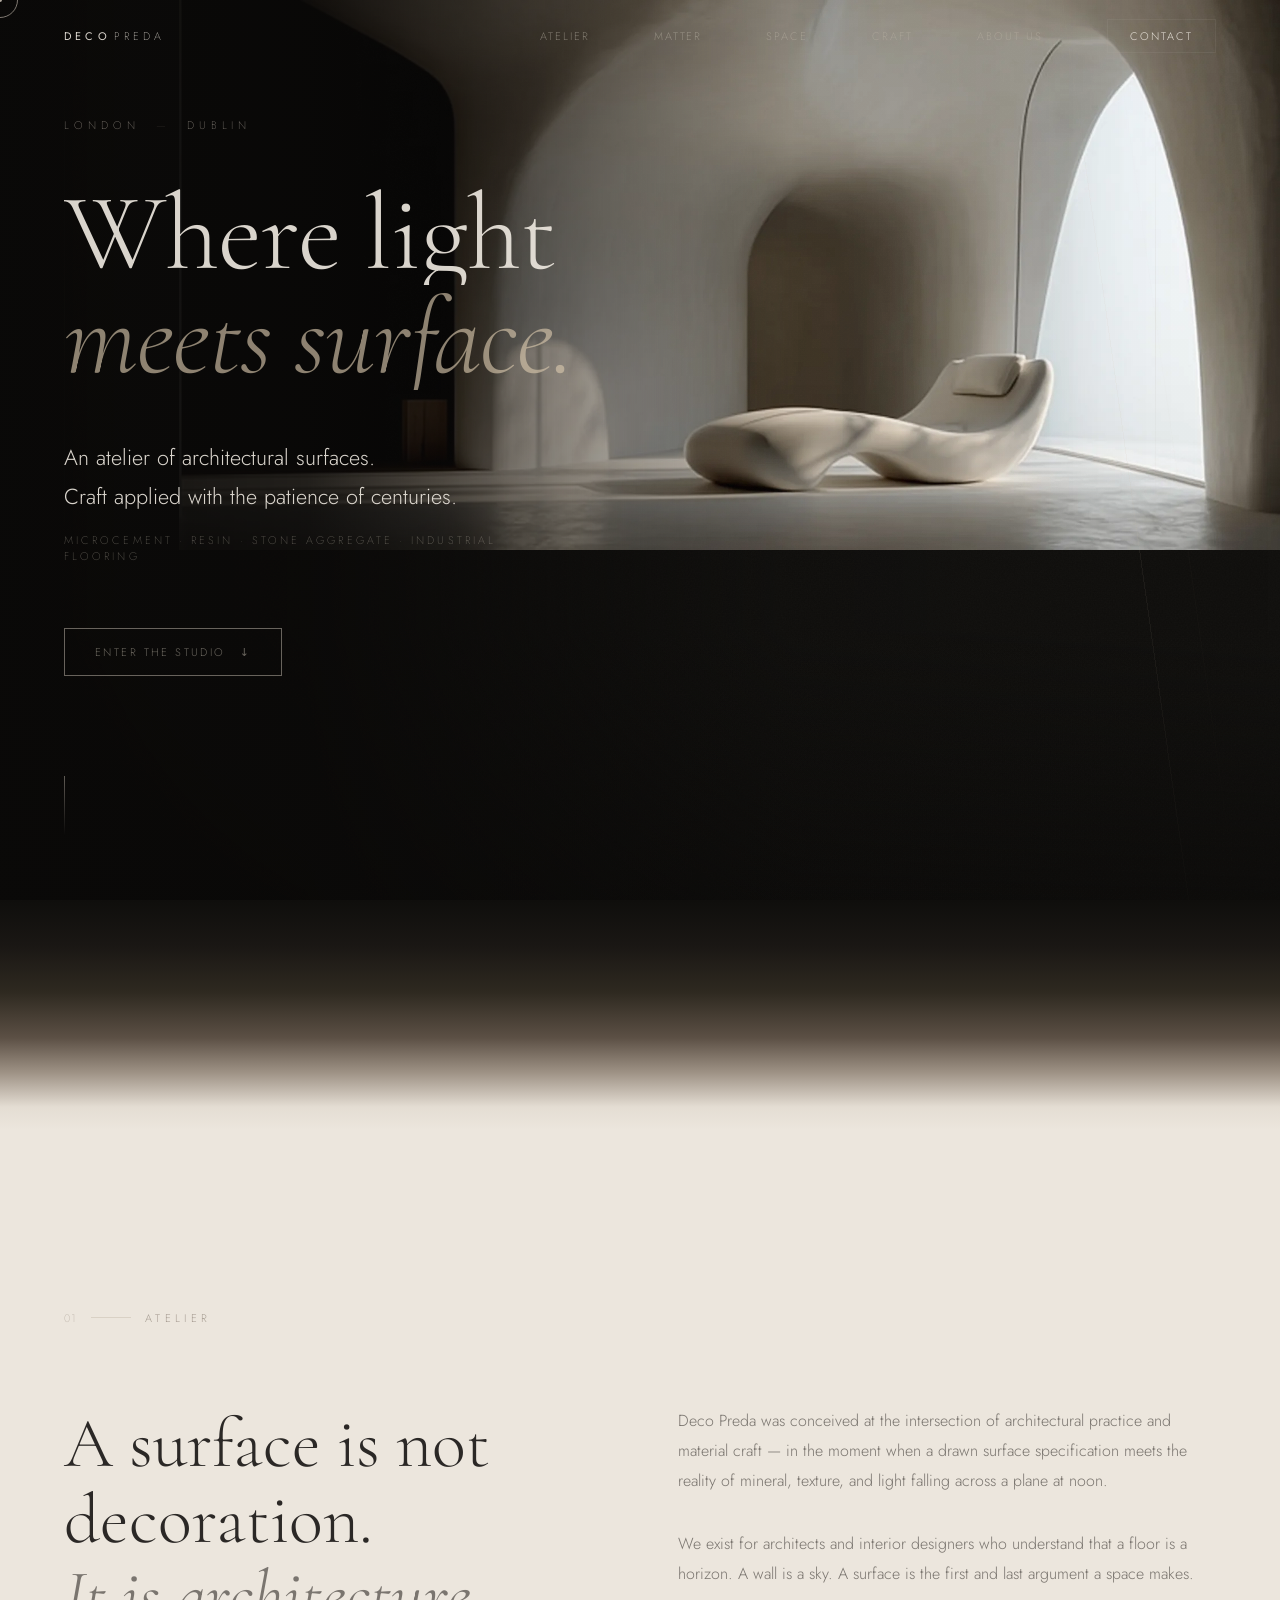
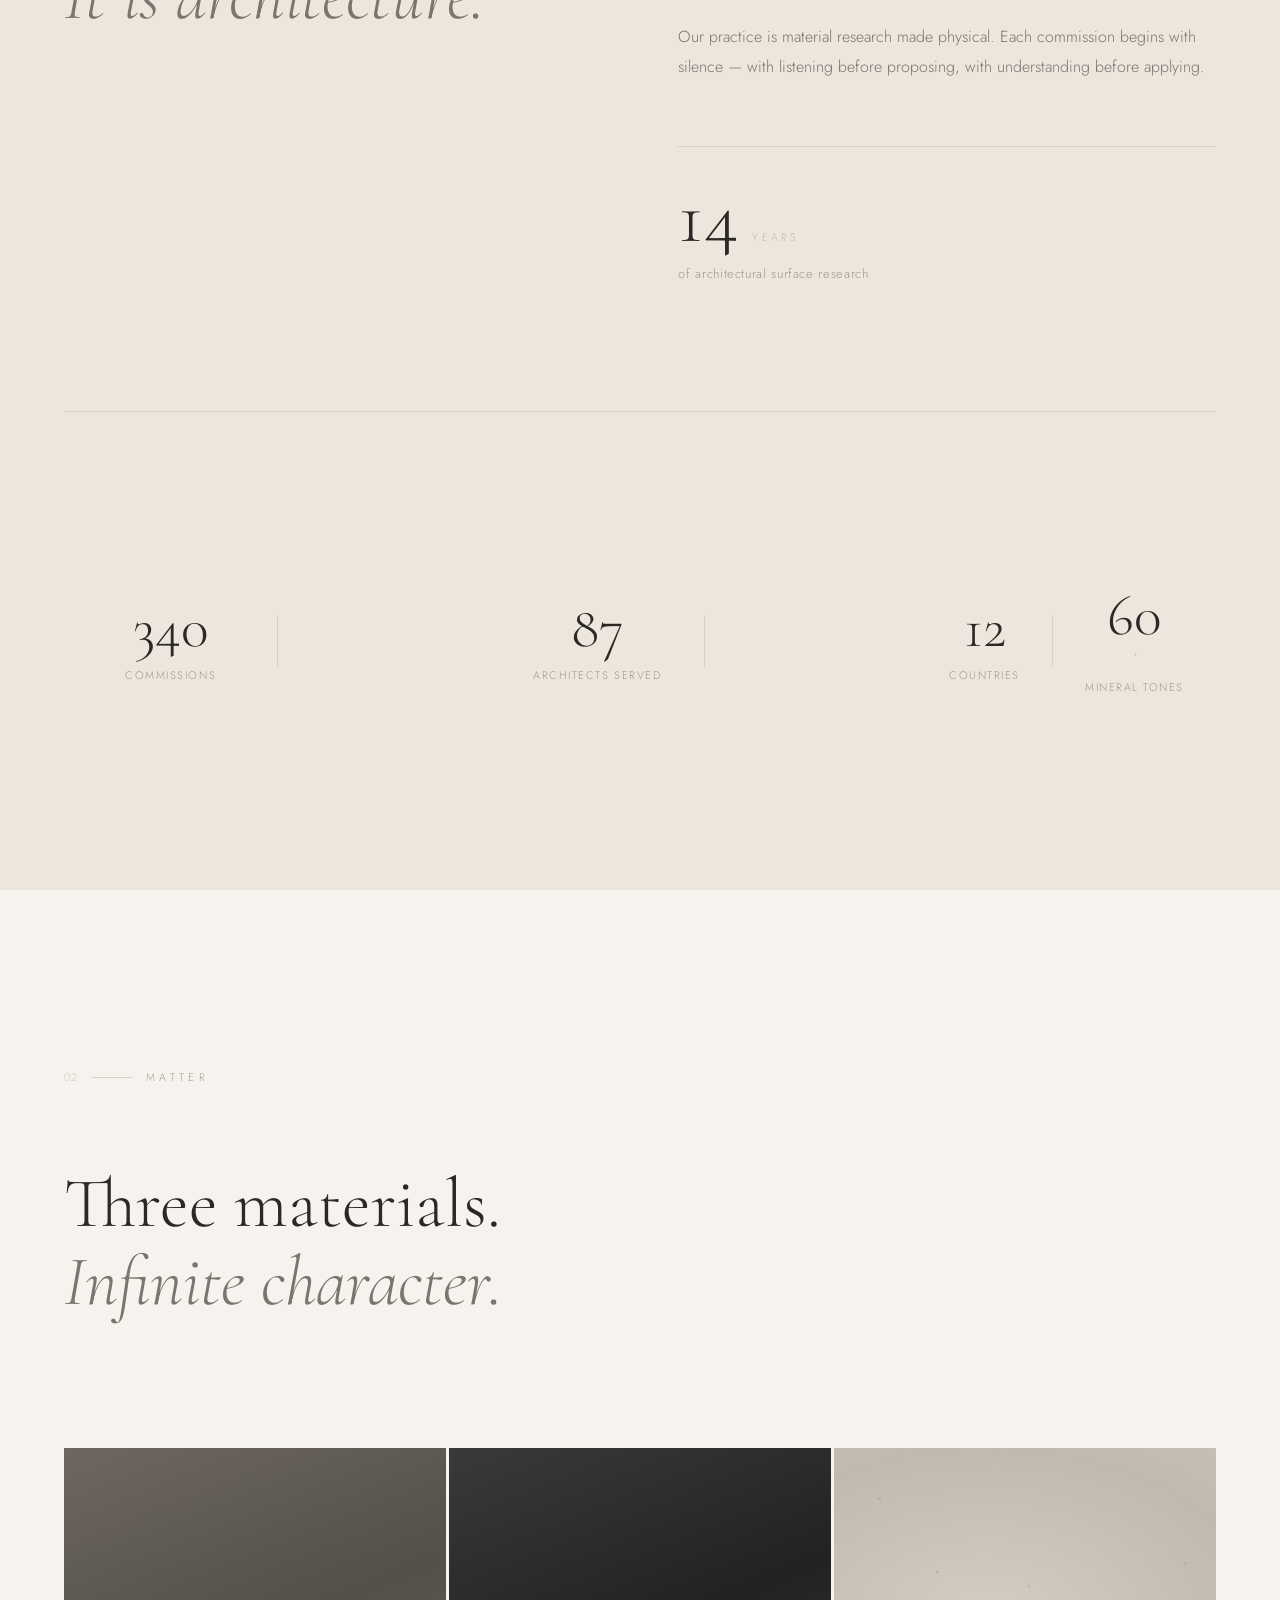
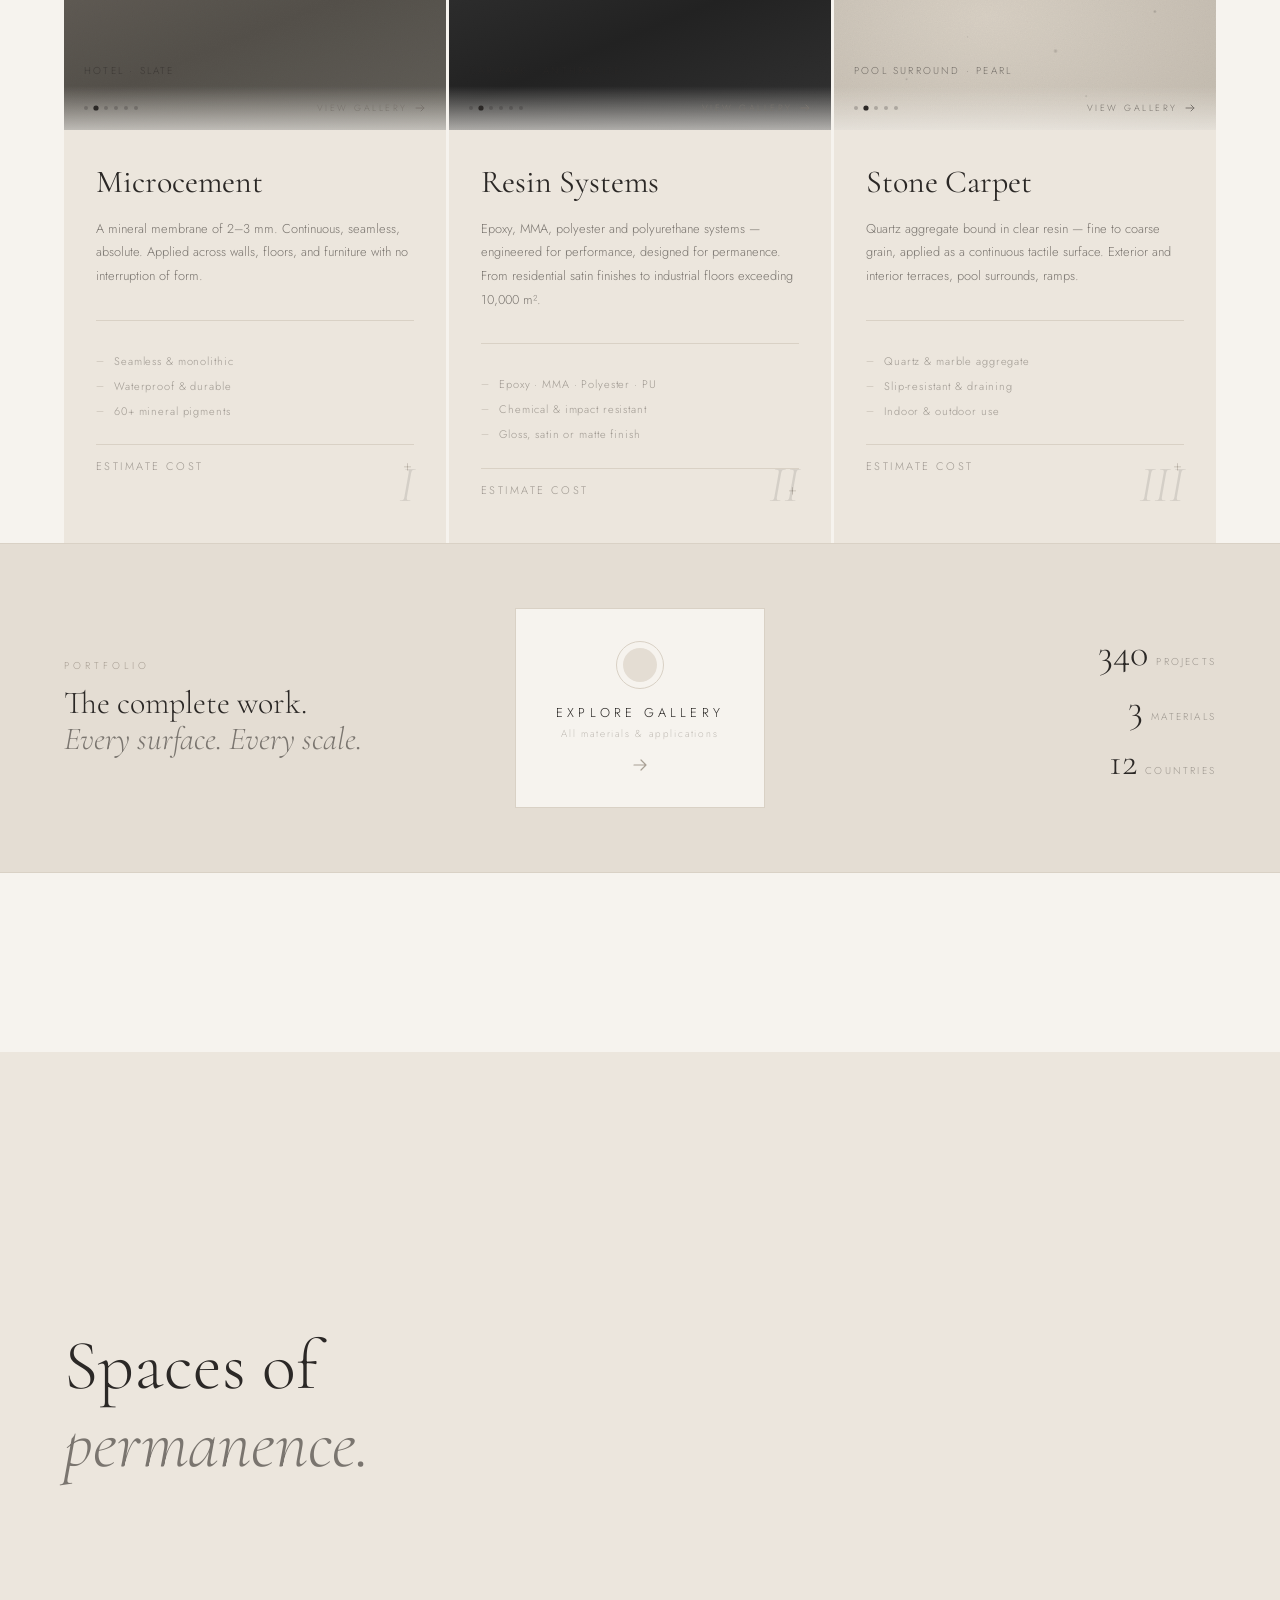
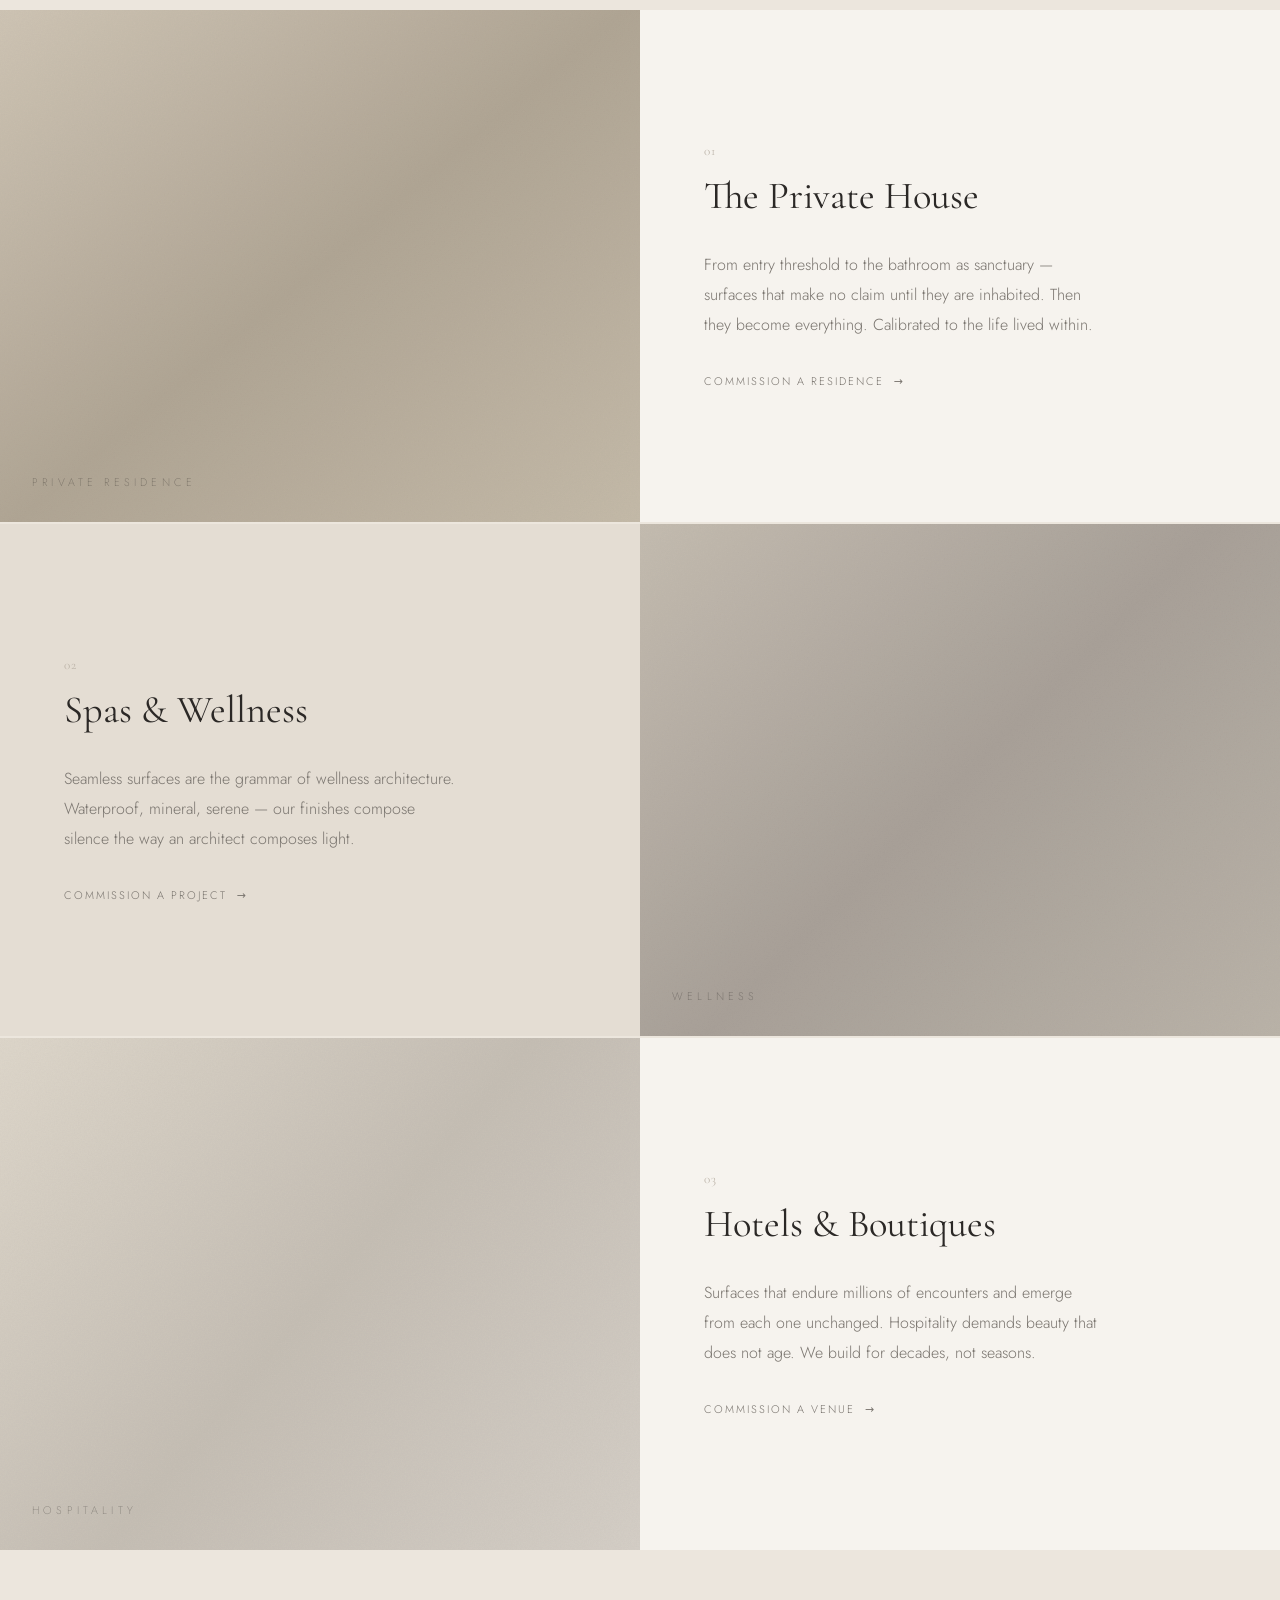
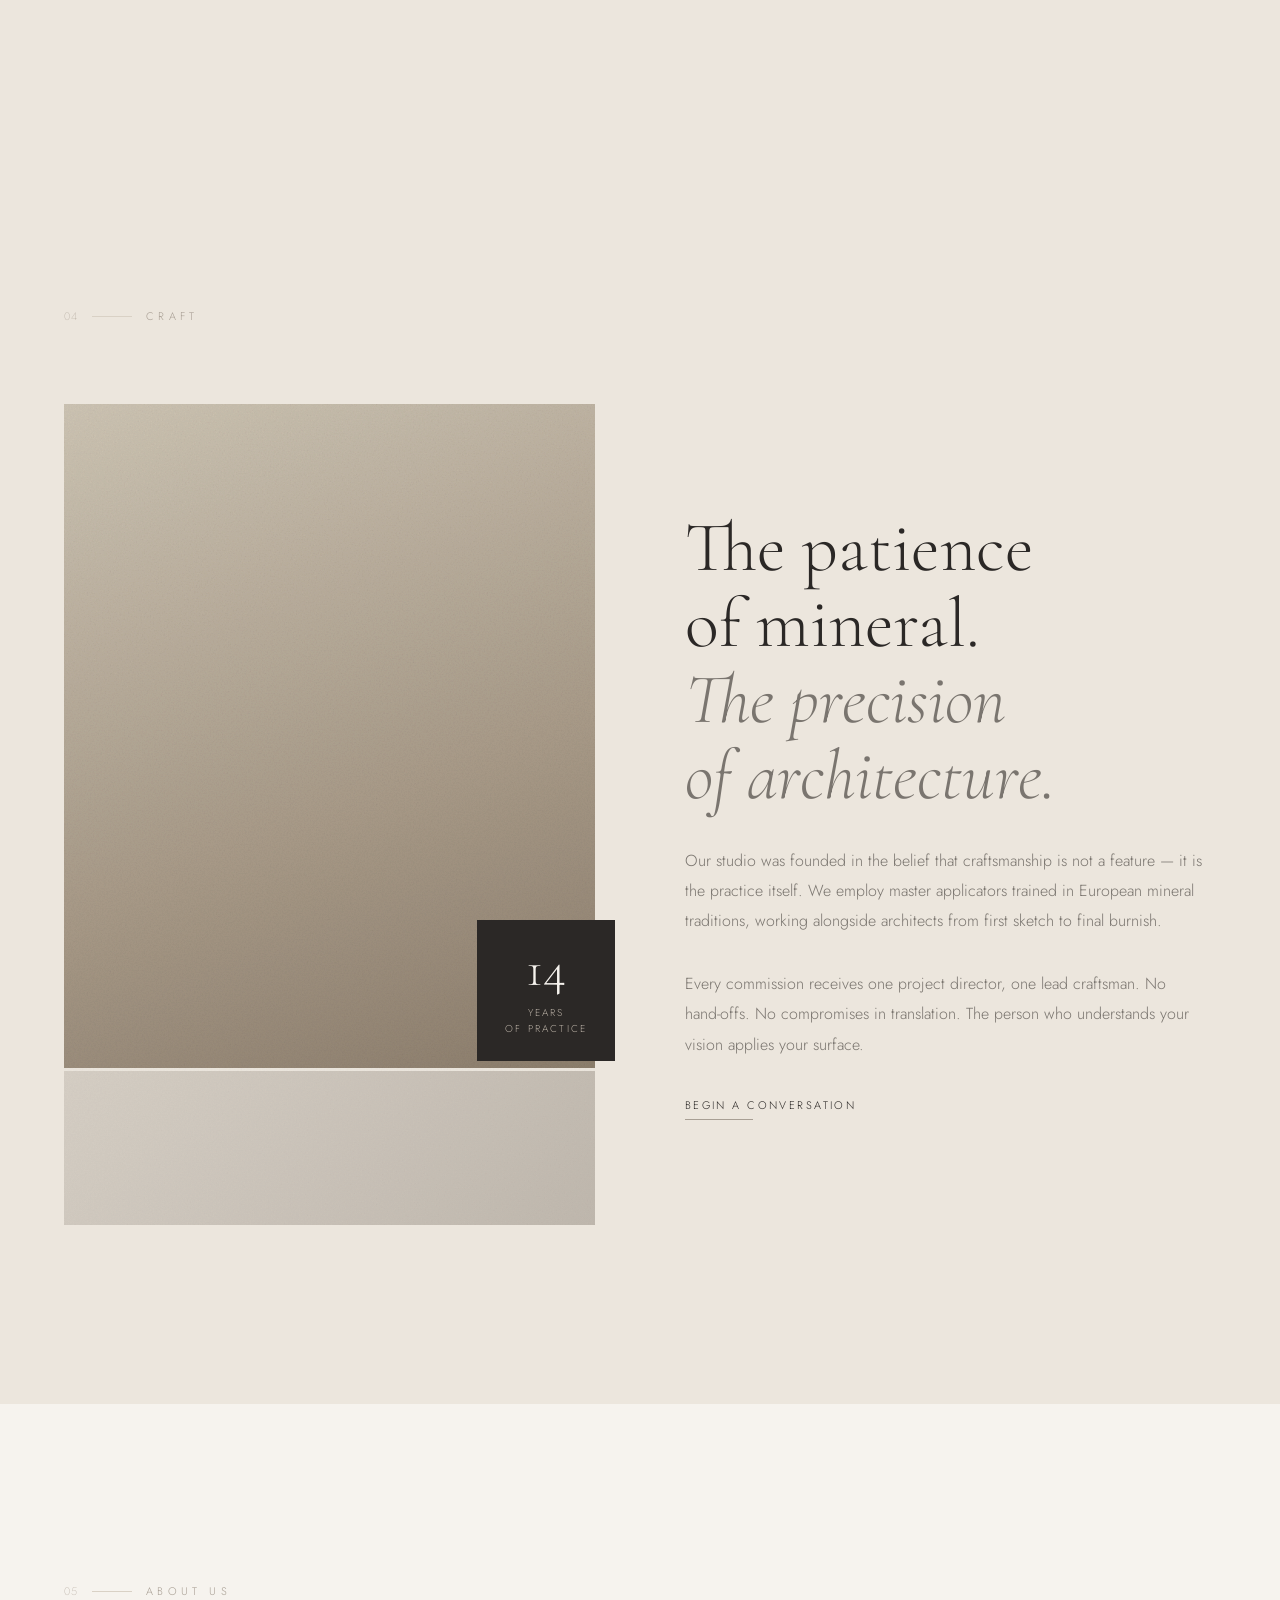
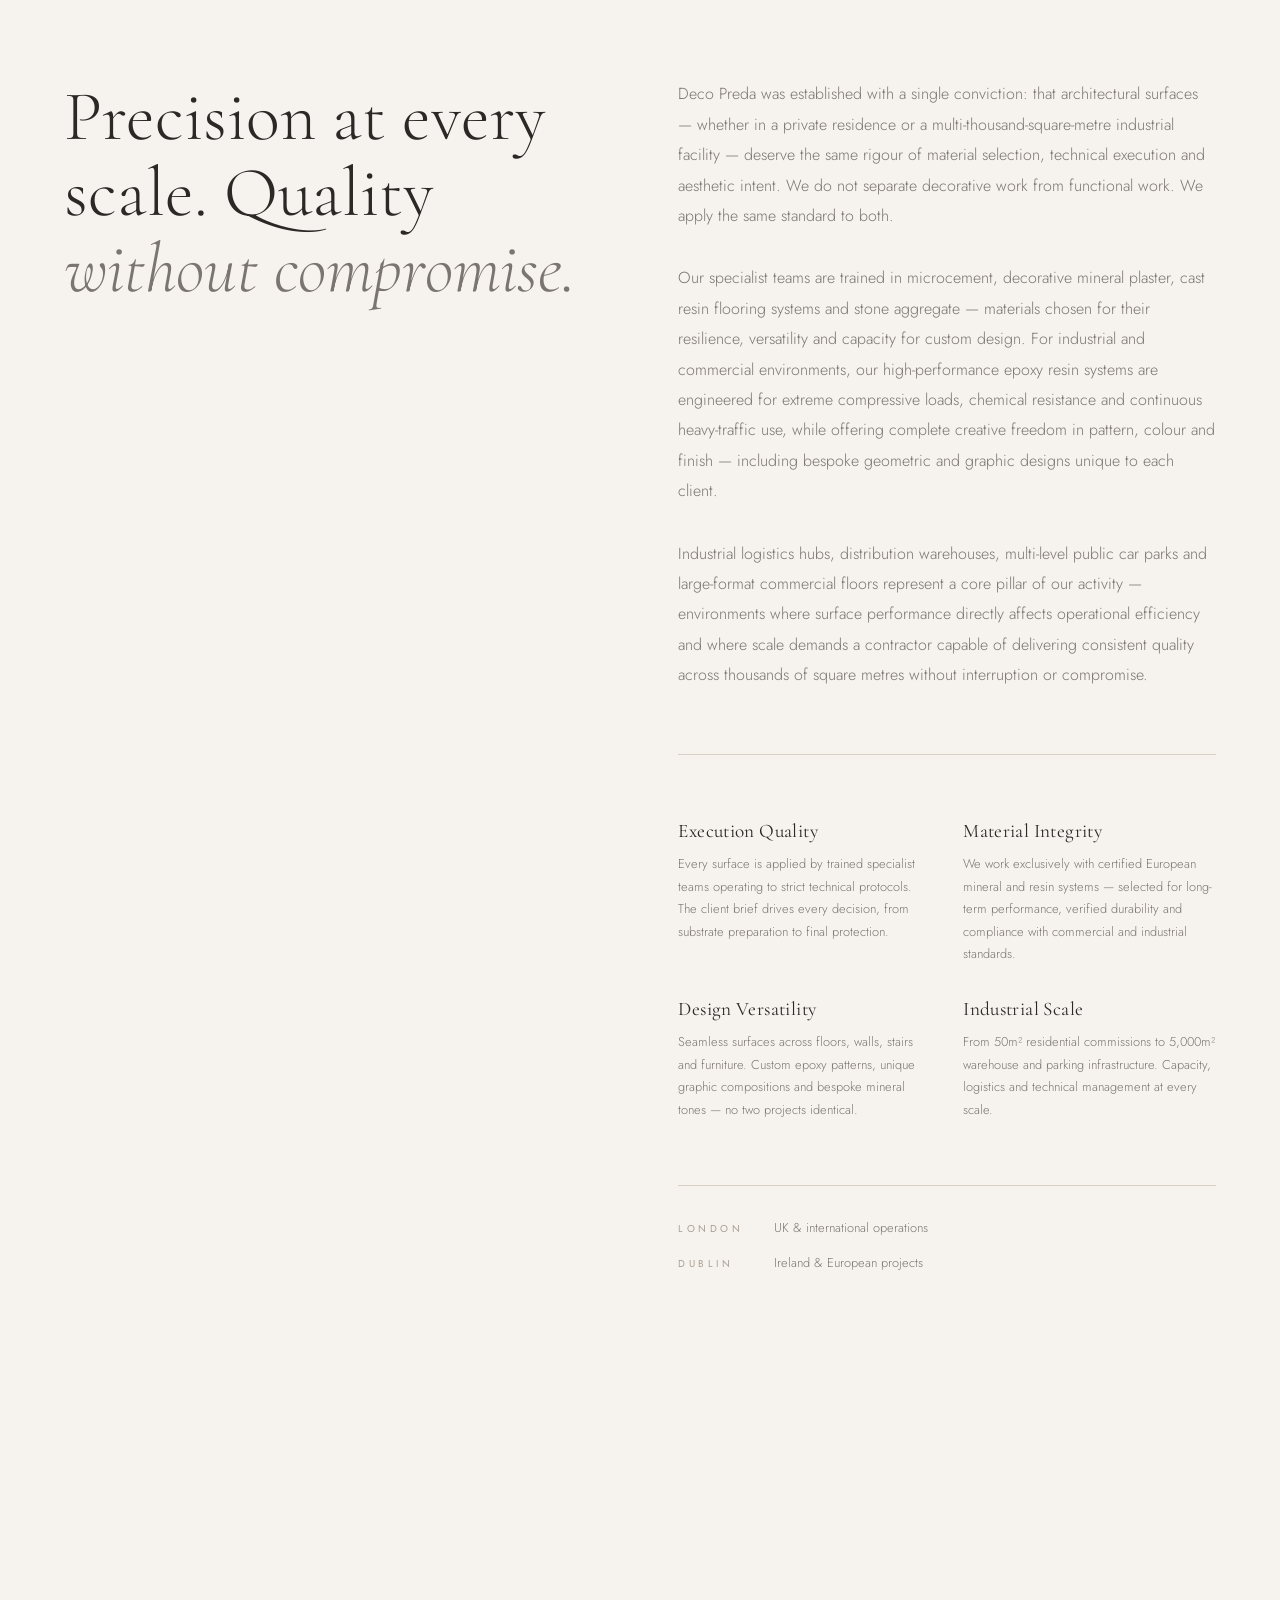
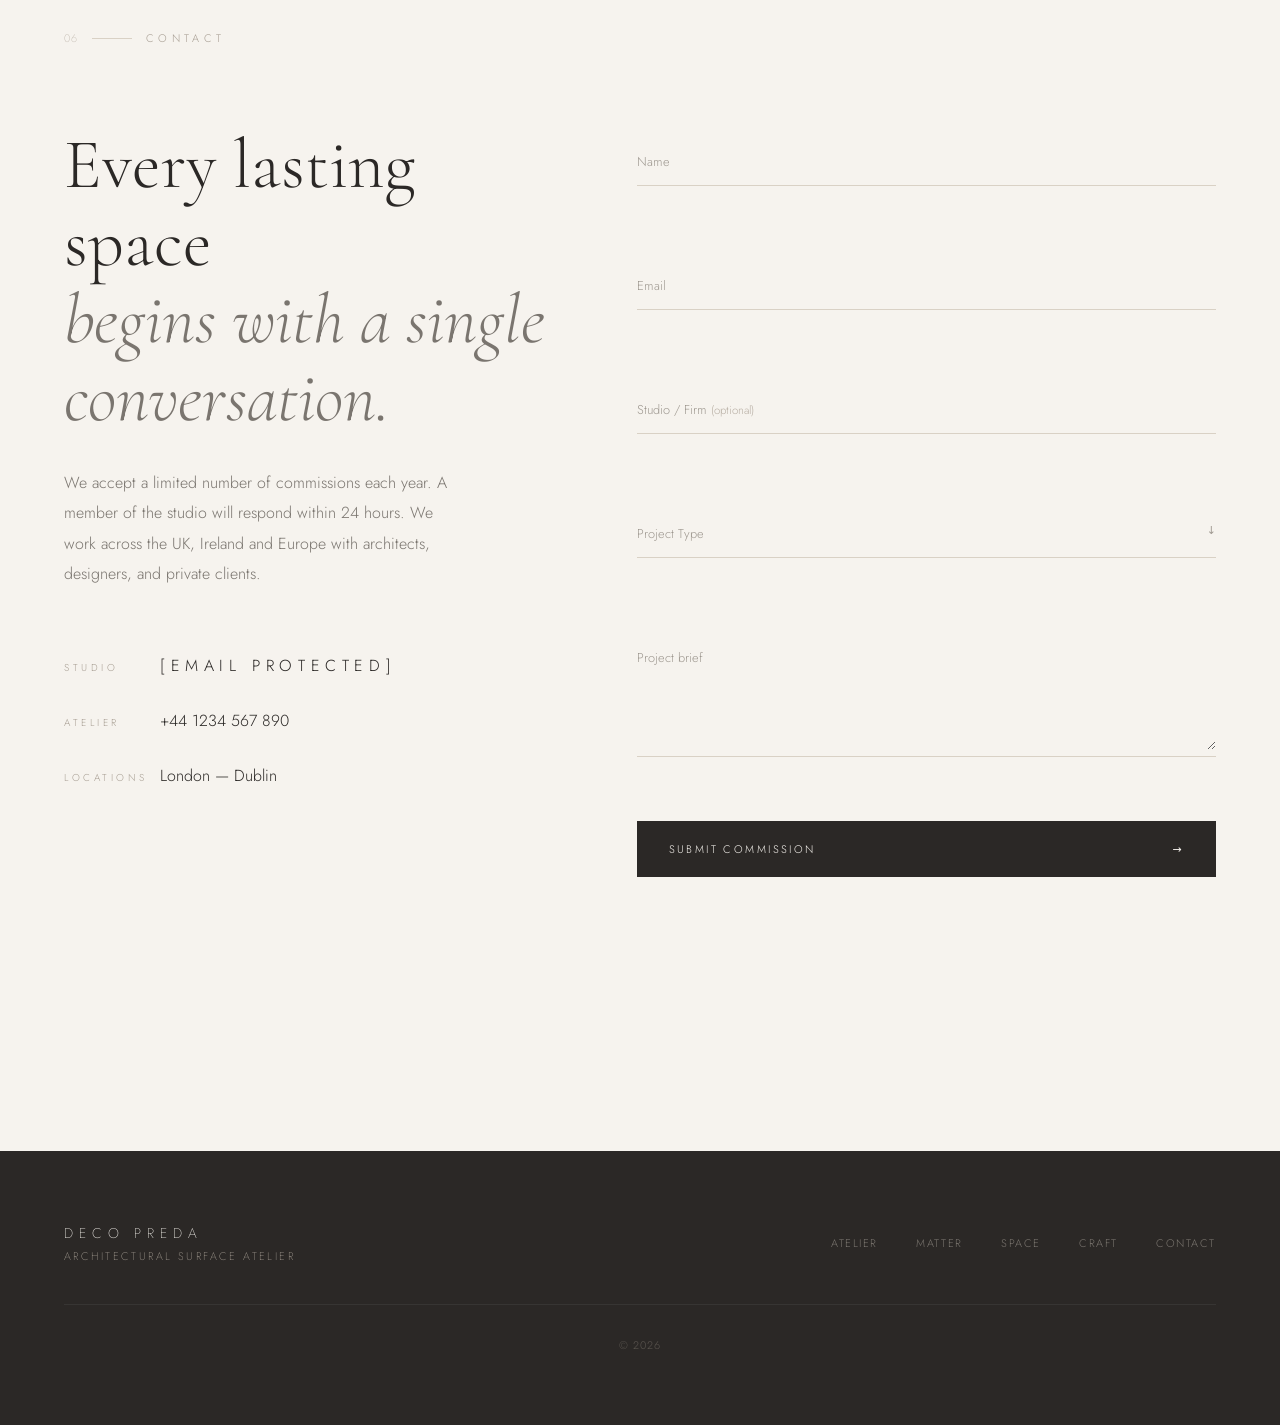
==== commit a9831a73: "Update print statement from 'Hello' to 'Goodbye'" ====
--- a/index.html
+++ b/index.html
@@ -883,4 +883,13 @@
           <a href="#commission">Contact</a>
         </nav>
         <p class="foot__copy">
-          &copy; <span id="yr"></spa
+          &copy; <span id="yr"></span>
+        </p>
+      </div>
+    </div>
+  </footer>
+
+  <script src="script.js"></script>
+
+</body>
+</html>
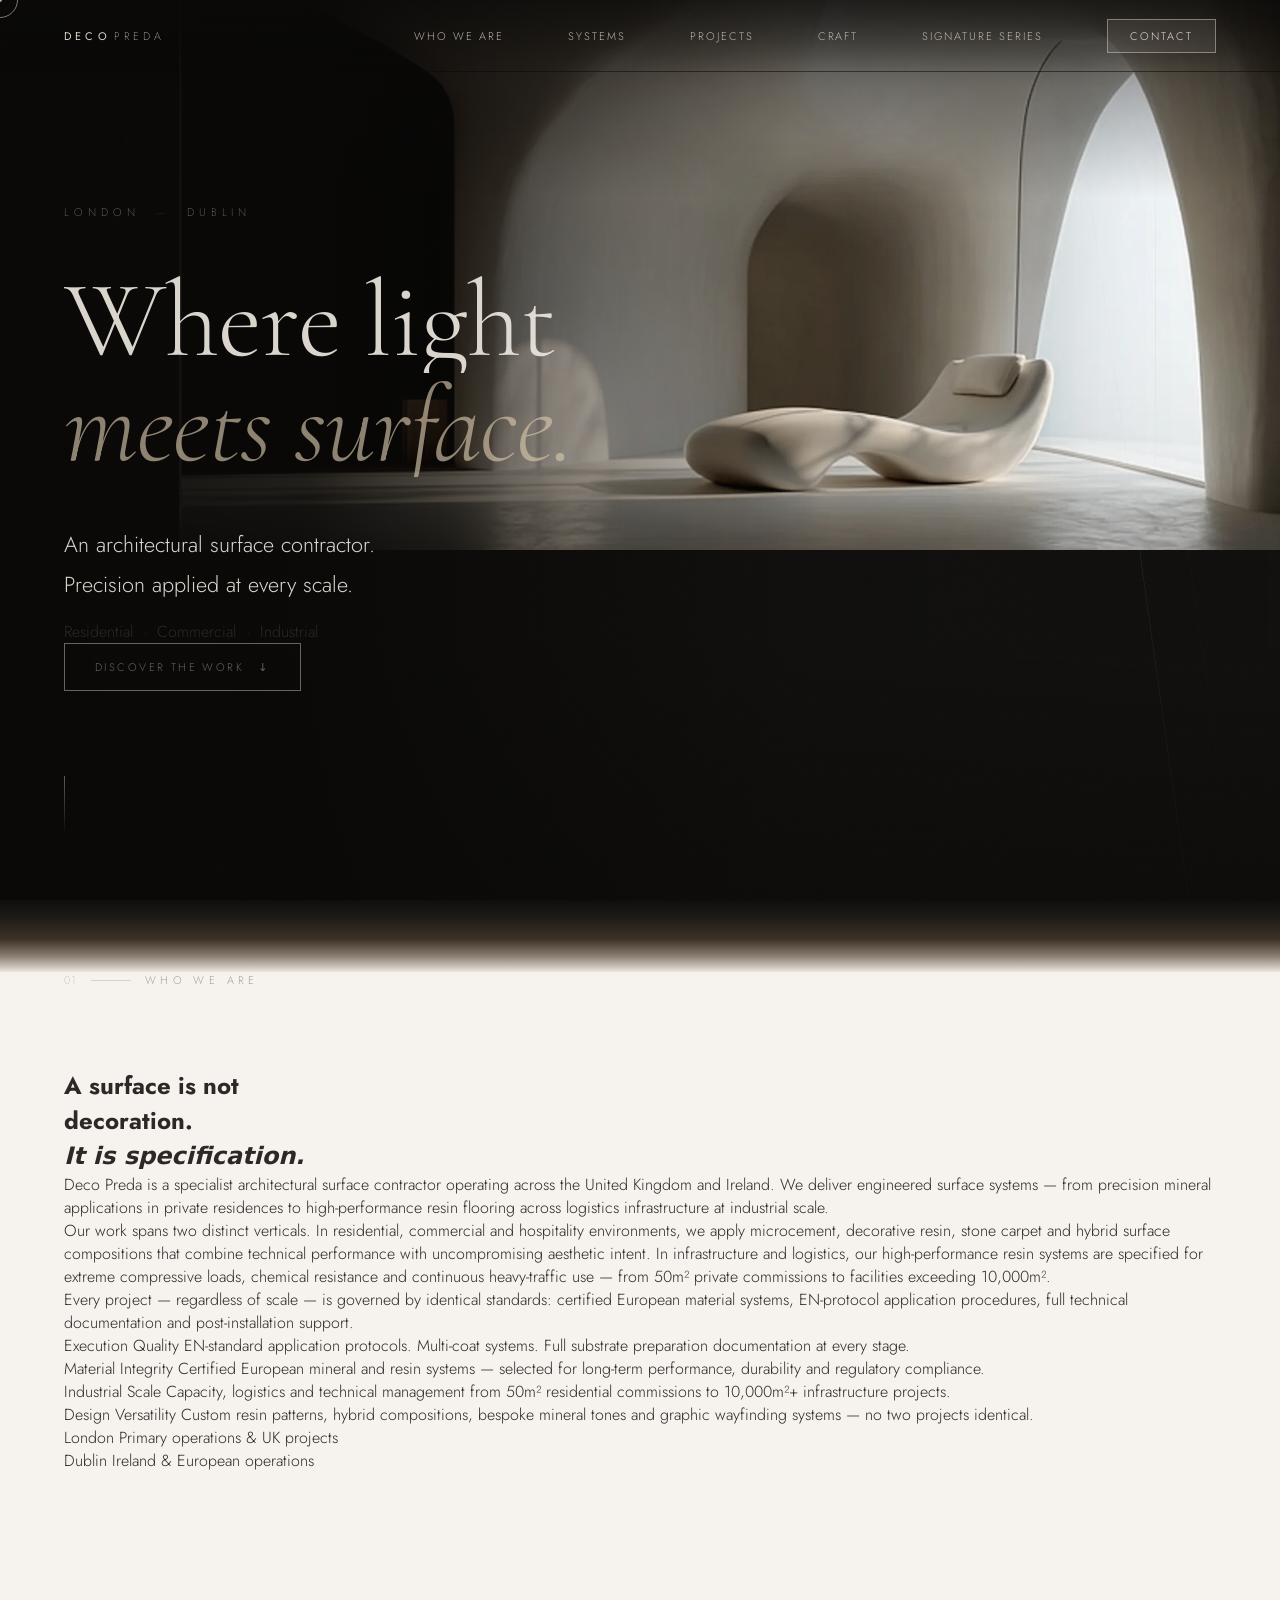
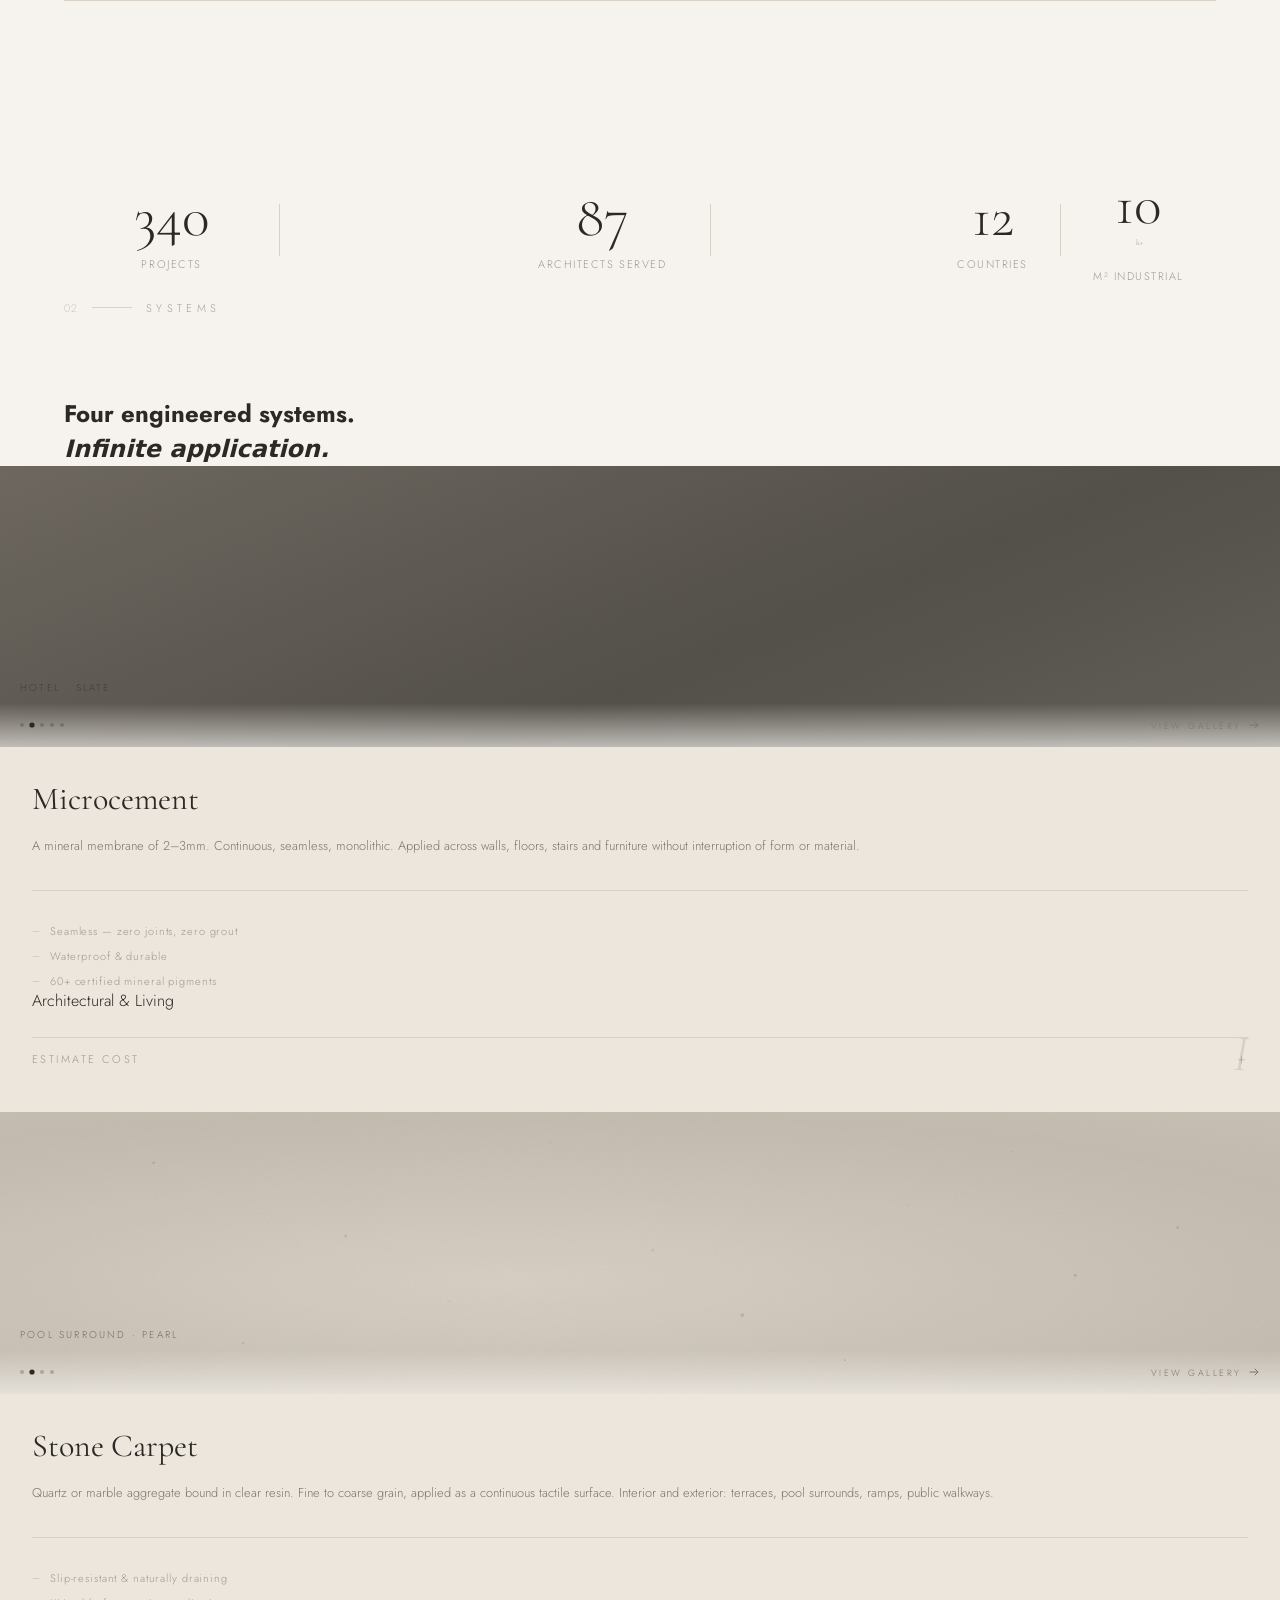
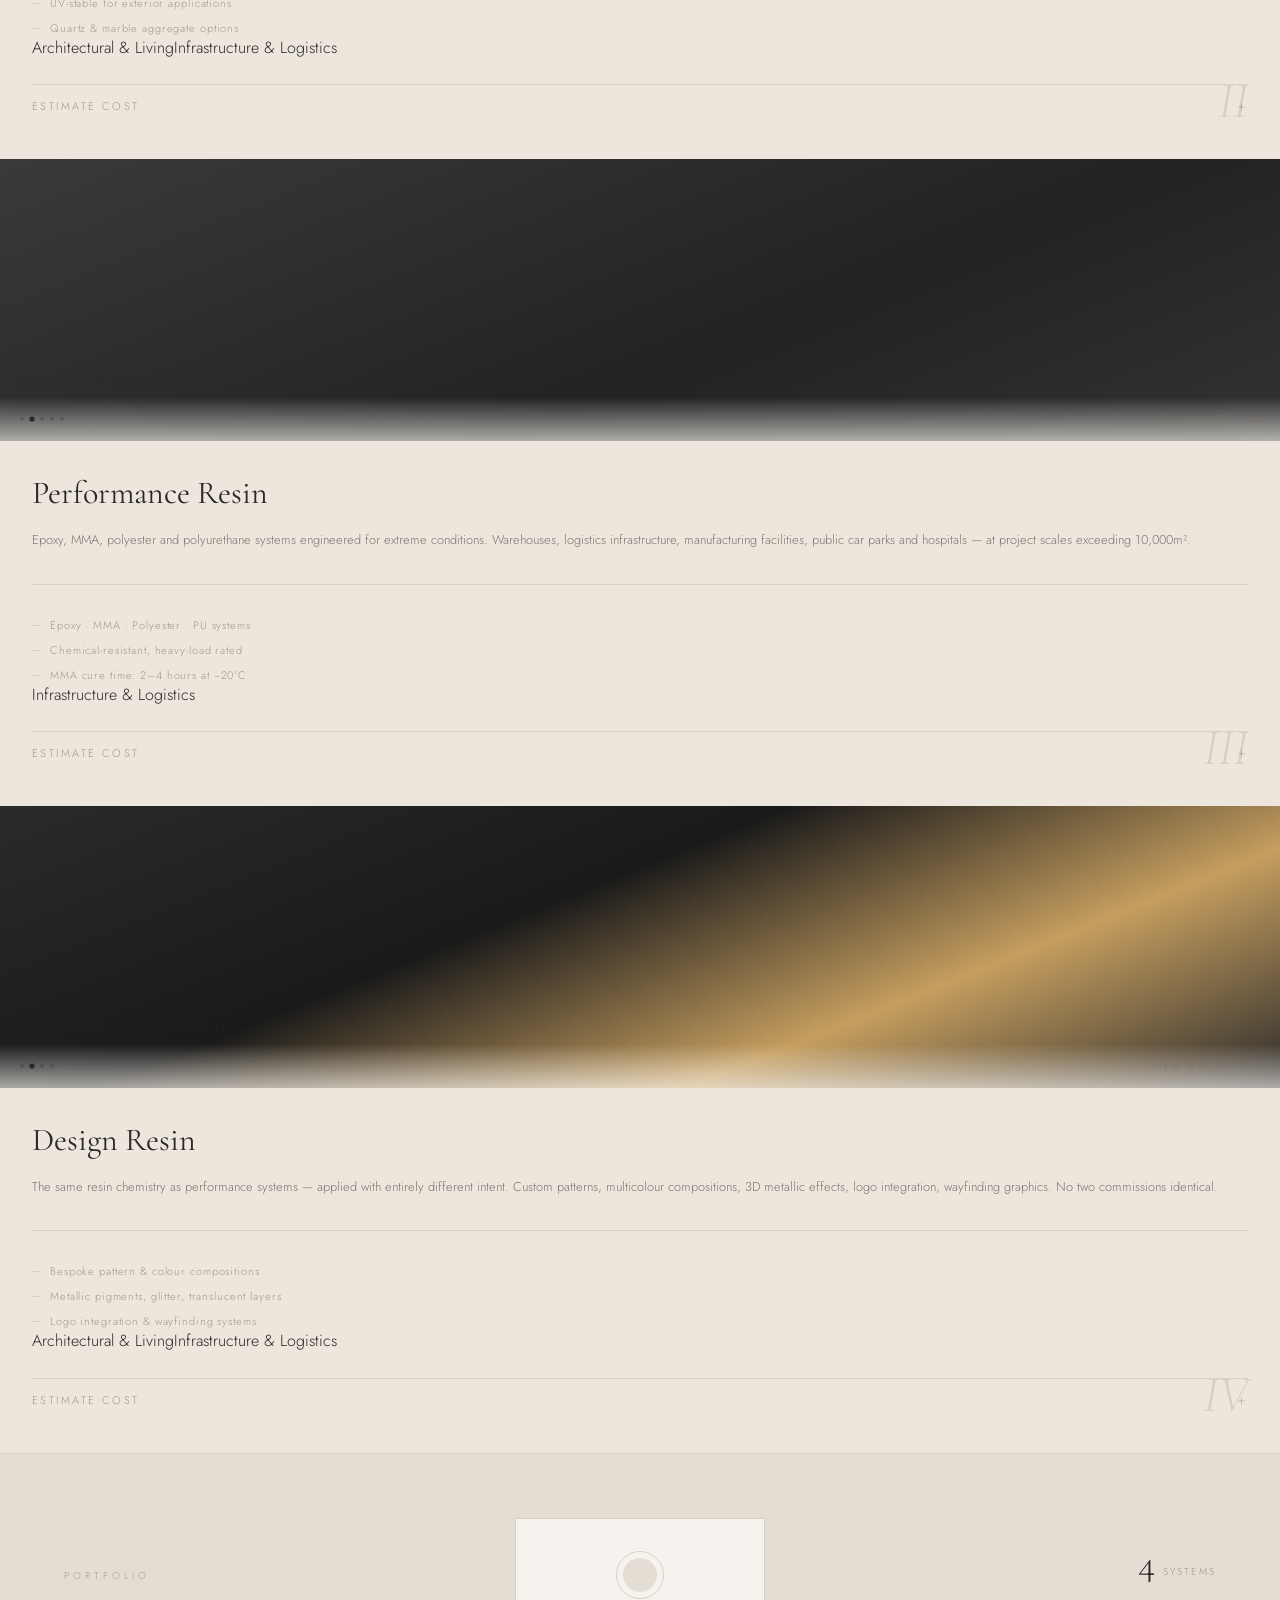
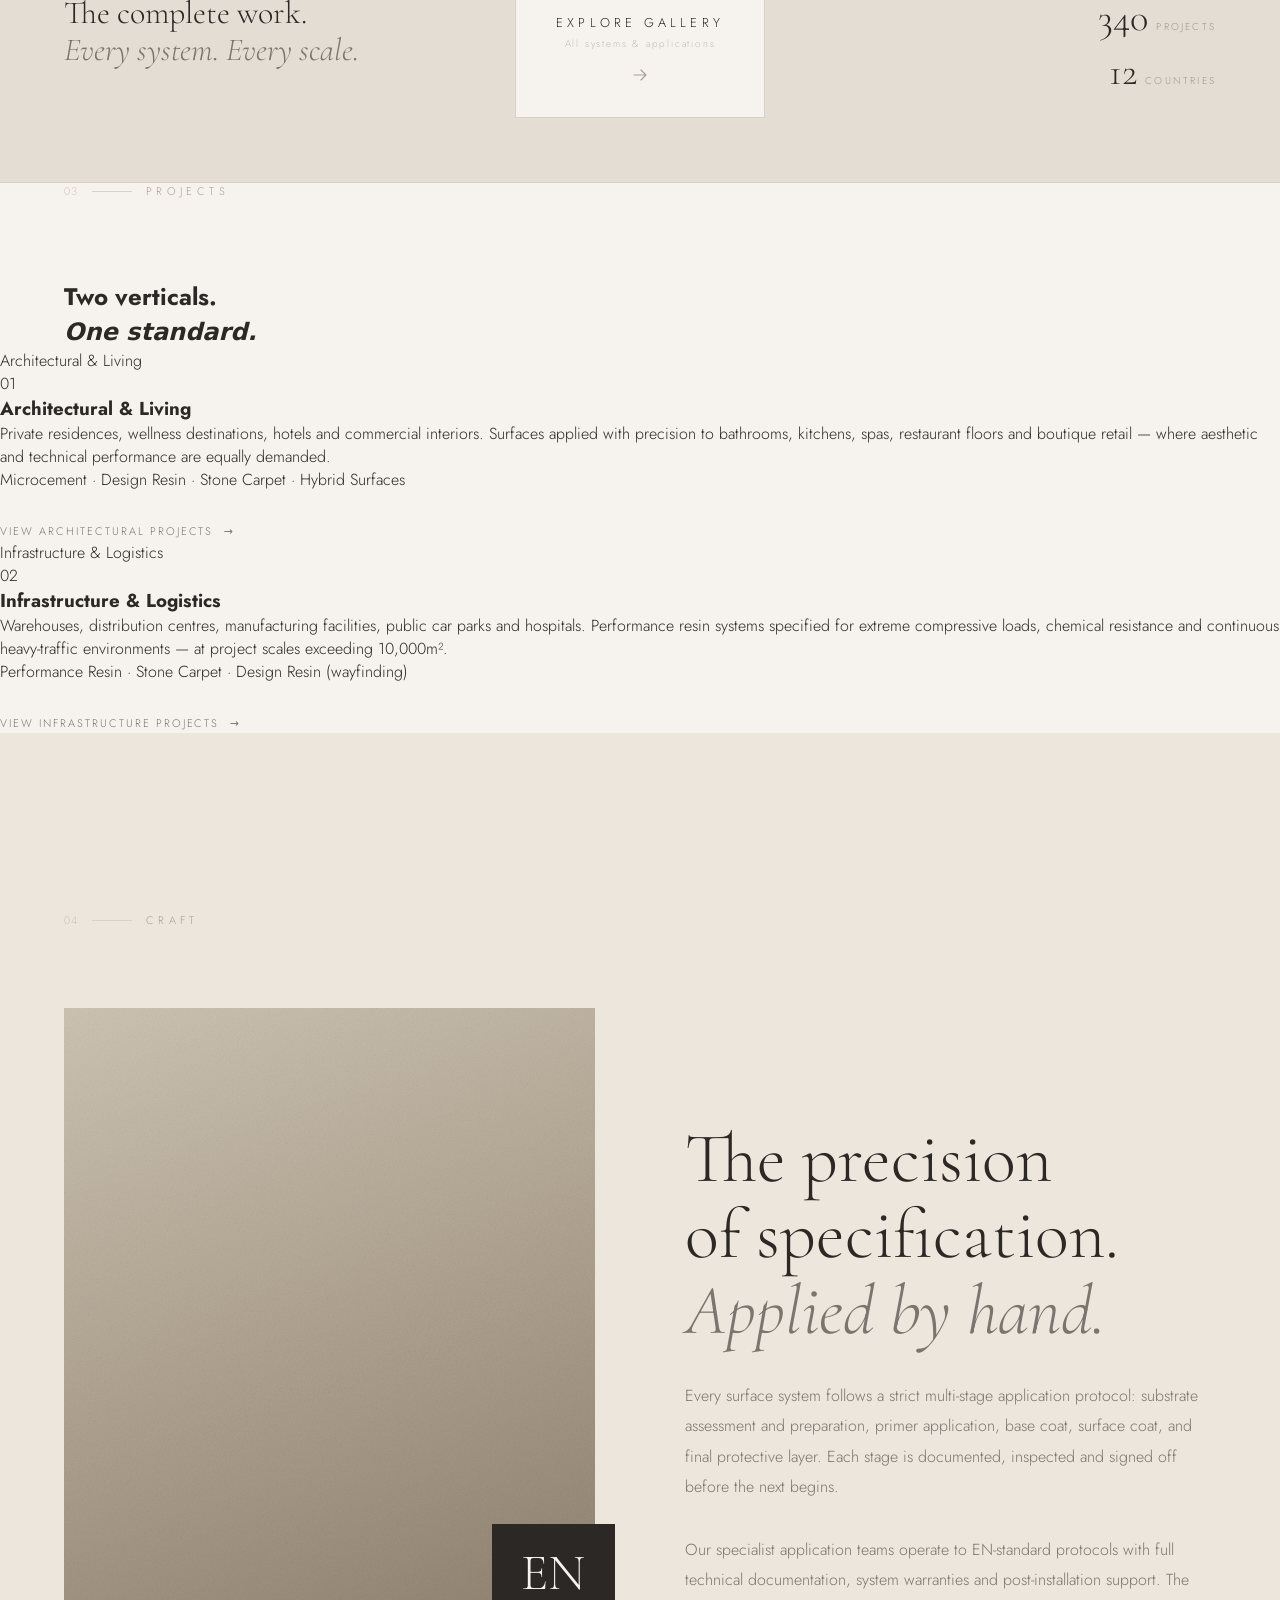
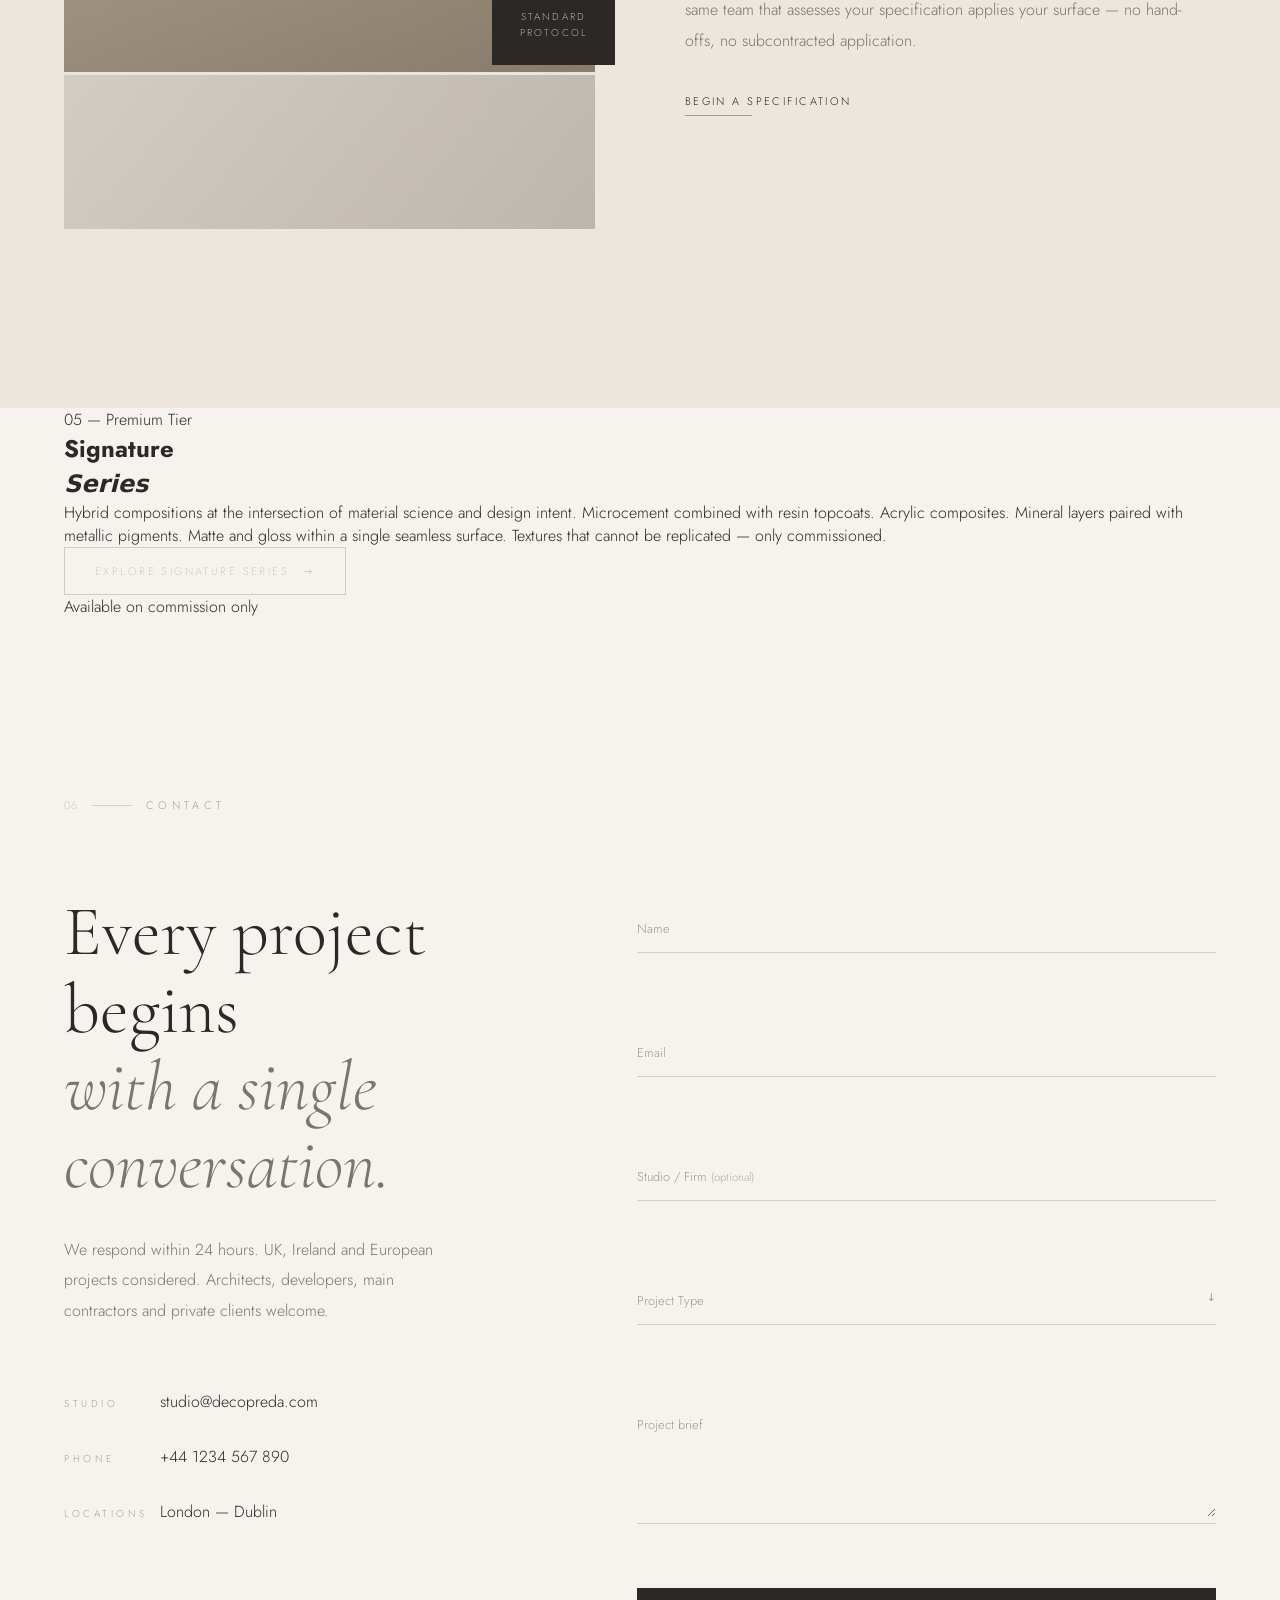
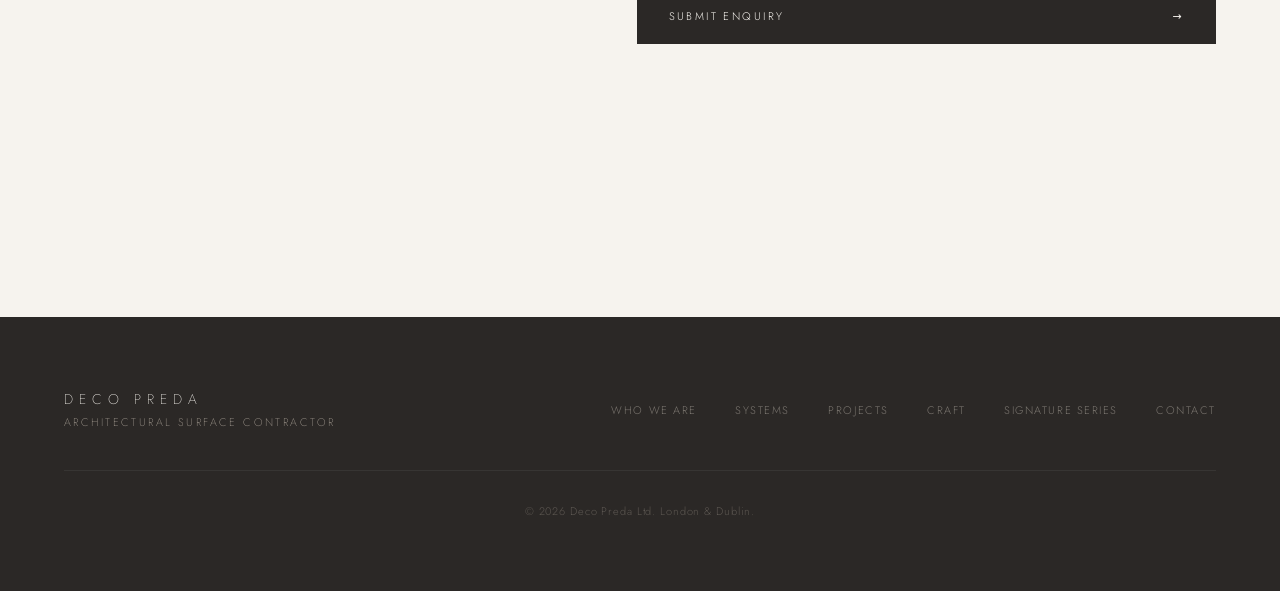
==== commit d3f9053d: "Update index.html" ====
--- a/index.html
+++ b/index.html
@@ -3,175 +3,156 @@
 <head>
   <meta charset="UTF-8" />
   <meta name="viewport" content="width=device-width, initial-scale=1.0" />
-  <meta name="description" content="Deco Preda — Architectural Surface Atelier. Microcement, resin and decorative plaster for spaces of permanence." />
-  <title>Deco Preda — Atelier</title>
-
+  <meta name="description" content="Deco Preda — Specialist architectural surface contractor. Microcement, performance resin, design resin, stone carpet and hybrid surface systems. London · Dublin." />
+  <title>Deco Preda — Architectural Surface Contractor</title>
   <link rel="preconnect" href="https://fonts.googleapis.com" />
   <link rel="preconnect" href="https://fonts.gstatic.com" crossorigin />
   <link href="https://fonts.googleapis.com/css2?family=Cormorant+Garamond:ital,wght@0,200;0,300;0,400;1,200;1,300;1,400&family=Jost:wght@200;300;400&display=swap" rel="stylesheet" />
-
   <link rel="stylesheet" href="style.css" />
-
-  <!-- Formspree — no SDK needed, uses plain fetch() in script.js -->
 </head>
 <body>
 
-  <!-- Scroll progress -->
   <div class="progress" id="progress" aria-hidden="true"></div>
-
-  <!-- Custom cursor -->
   <div class="cursor" id="cursor" aria-hidden="true">
     <div class="cursor__ring"></div>
     <div class="cursor__dot"></div>
   </div>
 
-  <!-- ══════════════════════════════════════════
-       LOADER
-  ══════════════════════════════════════════ -->
+  <!-- LOADER -->
   <div class="loader" id="loader" aria-hidden="true">
     <div class="loader__body">
       <span class="loader__mark">DP</span>
-      <div class="loader__line">
-        <div class="loader__fill"></div>
-      </div>
-      <span class="loader__sub">Atelier</span>
+      <div class="loader__line"><div class="loader__fill"></div></div>
+      <span class="loader__sub">Architectural Surfaces</span>
     </div>
   </div>
 
-  <!-- ══════════════════════════════════════════
-       NAVIGATION
-  ══════════════════════════════════════════ -->
+  <!-- NAVIGATION -->
   <nav class="nav" id="nav" aria-label="Primary">
     <a href="#intro" class="nav__wordmark" aria-label="Deco Preda home">
       DECO<span class="nav__wordmark-thin">PREDA</span>
     </a>
-
-    <button class="nav__burger" id="navBurger"
-      aria-label="Open menu" aria-expanded="false" aria-controls="navPanel">
+    <button class="nav__burger" id="navBurger" aria-label="Open menu" aria-expanded="false" aria-controls="navPanel">
       <span></span><span></span>
     </button>
-
     <div class="nav__panel" id="navPanel" aria-hidden="true">
-      <a href="#atelier"       class="nav__item" data-cursor="link">Atelier</a>
-      <a href="#matter"        class="nav__item" data-cursor="link">Matter</a>
-      <a href="#space"         class="nav__item" data-cursor="link">Space</a>
-      <a href="#craft"         class="nav__item" data-cursor="link">Craft</a>
-      <a href="#about"         class="nav__item" data-cursor="link">About Us</a>
-      <a href="#commission"    class="nav__item nav__item--cta" data-cursor="link">Contact</a>
+      <a href="#who-we-are"           class="nav__item" data-cursor="link">Who We Are</a>
+      <a href="#systems"              class="nav__item" data-cursor="link">Systems</a>
+      <a href="#projects"             class="nav__item" data-cursor="link">Projects</a>
+      <a href="#craft"                class="nav__item" data-cursor="link">Craft</a>
+      <a href="signature-series.html" class="nav__item" data-cursor="link">Signature Series</a>
+      <a href="#contact"              class="nav__item nav__item--cta" data-cursor="link">Contact</a>
     </div>
   </nav>
 
   <main>
 
-    <!-- ══════════════════════════════════════════
-         I. INTRO — Dark cinematic
-    ══════════════════════════════════════════ -->
+    <!-- ══ I. HERO ══ -->
     <section class="intro" id="intro" aria-label="Introduction">
-
-      <!-- Deep architectural background -->
       <div class="intro__scene" id="introScene" aria-hidden="true">
-        <!-- Dark mineral texture layers -->
         <div class="intro__layer intro__layer--base"></div>
         <div class="intro__layer intro__layer--mid"></div>
         <div class="intro__layer intro__layer--grain"></div>
-        <!-- Soft raking light ray -->
         <div class="intro__light"></div>
-        <!-- Horizontal rule — materiality marker -->
         <div class="intro__rule-v intro__rule-v--left" aria-hidden="true"></div>
         <div class="intro__rule-v intro__rule-v--right" aria-hidden="true"></div>
       </div>
-
       <div class="intro__content">
-        <!-- Small overline -->
-        <p class="intro__overline reveal-hero" aria-label="Studio location">
-          <span>London</span>
-          <span class="sep" aria-hidden="true">—</span>
-          <span>Dublin</span>
+        <p class="intro__overline reveal-hero">
+          <span>London</span><span class="sep" aria-hidden="true">—</span><span>Dublin</span>
         </p>
-
-        <!-- Main headline — split for stagger -->
-        <h1 class="intro__title" aria-label="Where light meets surface.">
+        <h1 class="intro__title">
           <span class="intro__title-row reveal-hero">Where light</span>
           <span class="intro__title-row intro__title-row--italic reveal-hero">meets surface.</span>
         </h1>
-
         <p class="intro__body reveal-hero">
-          An atelier of architectural surfaces.<br>
-          Craft applied with the patience of centuries.
+          An architectural surface contractor.<br>
+          Precision applied at every scale.
         </p>
-        <p class="intro__subtitle reveal-hero">
-          Microcement · Resin · Stone Aggregate · Industrial Flooring
+        <p class="intro__domains reveal-hero">
+          Residential &nbsp;·&nbsp; Commercial &nbsp;·&nbsp; Industrial
         </p>
-
         <div class="intro__actions reveal-hero">
-          <a href="#atelier" class="btn-ghost" data-cursor="link" data-magnetic>
-            <span class="btn-ghost__label">Enter the Studio</span>
+          <a href="#systems" class="btn-ghost" data-cursor="link" data-magnetic>
+            <span class="btn-ghost__label">Discover the Work</span>
             <span class="btn-ghost__icon" aria-hidden="true">↓</span>
           </a>
         </div>
       </div>
-
-      <!-- Scroll cue -->
       <div class="intro__scroll" aria-hidden="true">
         <div class="intro__scroll-line"></div>
       </div>
-
     </section>
 
-    <!-- ══════════════════════════════════════════
-         TRANSITION BAND — dark → warm
-    ══════════════════════════════════════════ -->
     <div class="transition-band" aria-hidden="true"></div>
 
-    <!-- ══════════════════════════════════════════
-         II. ATELIER — Philosophy
-    ══════════════════════════════════════════ -->
-    <section class="atelier" id="atelier" aria-label="Atelier philosophy">
+    <!-- ══ II. WHO WE ARE ══ -->
+    <section class="who" id="who-we-are" aria-label="Who We Are">
       <div class="wrap">
 
         <header class="section-head reveal">
           <span class="section-idx">01</span>
           <span class="section-rule" aria-hidden="true"></span>
-          <span class="section-label">Atelier</span>
+          <span class="section-label">Who We Are</span>
         </header>
 
-        <div class="atelier__grid">
-          <div class="atelier__statement reveal">
-            <h2 class="atelier__h">
+        <div class="who__grid">
+          <div class="who__statement reveal">
+            <h2 class="who__h">
               A surface is not<br>
               decoration.<br>
-              <em>It is architecture.</em>
+              <em>It is specification.</em>
             </h2>
           </div>
-
-          <div class="atelier__aside">
-            <p class="atelier__p reveal">
-              Deco Preda was conceived at the intersection of architectural practice and material craft — in the moment when a drawn surface specification meets the reality of mineral, texture, and light falling across a plane at noon.
+          <div class="who__aside">
+            <p class="who__p reveal">
+              Deco Preda is a specialist architectural surface contractor operating across the United Kingdom and Ireland. We deliver engineered surface systems — from precision mineral applications in private residences to high-performance resin flooring across logistics infrastructure at industrial scale.
             </p>
-            <p class="atelier__p reveal">
-              We exist for architects and interior designers who understand that a floor is a horizon. A wall is a sky. A surface is the first and last argument a space makes.
+            <p class="who__p reveal">
+              Our work spans two distinct verticals. In residential, commercial and hospitality environments, we apply microcement, decorative resin, stone carpet and hybrid surface compositions that combine technical performance with uncompromising aesthetic intent. In infrastructure and logistics, our high-performance resin systems are specified for extreme compressive loads, chemical resistance and continuous heavy-traffic use — from 50m² private commissions to facilities exceeding 10,000m².
             </p>
-            <p class="atelier__p reveal">
-              Our practice is material research made physical. Each commission begins with silence — with listening before proposing, with understanding before applying.
+            <p class="who__p reveal">
+              Every project — regardless of scale — is governed by identical standards: certified European material systems, EN-protocol application procedures, full technical documentation and post-installation support.
             </p>
 
-            <!-- Pull metric -->
-            <div class="atelier__metric reveal">
-              <span class="atelier__metric-n" data-count="14">0</span>
-              <span class="atelier__metric-unit">years</span>
-              <p class="atelier__metric-label">of architectural surface research</p>
-            </div>
-          </div>
-        </div>
-
-        <!-- Horizontal rule -->
+            <div class="who__values reveal">
+              <div class="who__val">
+                <span class="who__val-title">Execution Quality</span>
+                <span class="who__val-desc">EN-standard application protocols. Multi-coat systems. Full substrate preparation documentation at every stage.</span>
+              </div>
+              <div class="who__val">
+                <span class="who__val-title">Material Integrity</span>
+                <span class="who__val-desc">Certified European mineral and resin systems — selected for long-term performance, durability and regulatory compliance.</span>
+              </div>
+              <div class="who__val">
+                <span class="who__val-title">Industrial Scale</span>
+                <span class="who__val-desc">Capacity, logistics and technical management from 50m² residential commissions to 10,000m²+ infrastructure projects.</span>
+              </div>
+              <div class="who__val">
+                <span class="who__val-title">Design Versatility</span>
+                <span class="who__val-desc">Custom resin patterns, hybrid compositions, bespoke mineral tones and graphic wayfinding systems — no two projects identical.</span>
+              </div>
+            </div>
+
+            <div class="who__locations reveal">
+              <div class="who__loc">
+                <span class="who__loc-label">London</span>
+                <span class="who__loc-desc">Primary operations &amp; UK projects</span>
+              </div>
+              <div class="who__loc">
+                <span class="who__loc-label">Dublin</span>
+                <span class="who__loc-desc">Ireland &amp; European operations</span>
+              </div>
+            </div>
+          </div>
+        </div>
+
         <div class="divider reveal" aria-hidden="true"></div>
 
-        <!-- Stat row -->
         <div class="stats reveal">
           <div class="stat">
             <span class="stat__n" data-count="340">0</span>
-            <p class="stat__l">Commissions</p>
+            <p class="stat__l">Projects</p>
           </div>
           <div class="stat__sep" aria-hidden="true"></div>
           <div class="stat">
@@ -185,656 +166,397 @@
           </div>
           <div class="stat__sep" aria-hidden="true"></div>
           <div class="stat">
-            <span class="stat__n" data-count="60">0</span>
-            <span class="stat__denom">+</span>
-            <p class="stat__l">Mineral Tones</p>
+            <span class="stat__n" data-count="10">0</span>
+            <span class="stat__denom">k+</span>
+            <p class="stat__l">m² Industrial</p>
           </div>
         </div>
 
       </div>
     </section>
 
-    <!-- ══════════════════════════════════════════
-         III. MATTER — Materials
-    ══════════════════════════════════════════ -->
-    <section class="matter" id="matter" aria-label="Materials">
+    <!-- ══ III. SYSTEMS ══ -->
+    <section class="systems" id="systems" aria-label="Surface Systems">
       <div class="wrap">
-
         <header class="section-head reveal">
           <span class="section-idx">02</span>
           <span class="section-rule" aria-hidden="true"></span>
-          <span class="section-label">Matter</span>
+          <span class="section-label">Systems</span>
         </header>
-
-        <h2 class="matter__h reveal">
-          Three materials.<br><em>Infinite character.</em>
+        <h2 class="systems__h reveal">
+          Four engineered systems.<br><em>Infinite application.</em>
         </h2>
-
-      </div>
-
-      <!-- Full-bleed material panels -->
-      <div class="matter__panels">
-
+      </div>
+
+      <div class="systems__panels">
+
+        <!-- SYSTEM I — Microcement -->
         <article class="panel reveal" aria-label="Microcement">
-
-          <!-- ── Surface carousel ── -->
-          <div class="panel__surface panel__surface--cement" role="region" aria-label="Microcement gallery" data-carousel="microcement">
-
-            <!-- Slides -->
+          <div class="panel__surface" role="region" aria-label="Microcement gallery" data-carousel="microcement">
             <div class="pcs__track">
-              <div class="pcs__slide pcs__slide--active" style="background:linear-gradient(158deg,#cdc4b5 0%,#b5aa9a 60%,#c4bba8 100%)">
-                <div class="pcs__grain"></div>
-                <span class="pcs__tag">Bathroom · Ivory</span>
-              </div>
-              <div class="pcs__slide" style="background:linear-gradient(158deg,#6e6860 0%,#54504a 60%,#636059 100%)">
-                <div class="pcs__grain"></div>
-                <span class="pcs__tag">Hotel · Slate</span>
-              </div>
-              <div class="pcs__slide" style="background:linear-gradient(158deg,#d6cfc5 0%,#c0b8ae 60%,#cec6bc 100%)">
-                <div class="pcs__grain"></div>
-                <span class="pcs__tag">Office · Sand</span>
-              </div>
-              <div class="pcs__slide" style="background:linear-gradient(158deg,#a8a09a 0%,#8c857f 60%,#9e9790 100%)">
-                <div class="pcs__grain"></div>
-                <span class="pcs__tag">Living · Charcoal</span>
-              </div>
-              <div class="pcs__slide" style="background:linear-gradient(158deg,#b8b0a8 0%,#9e9890 60%,#b0a8a0 100%)">
-                <div class="pcs__grain"></div>
-                <span class="pcs__tag">Spa · Greige</span>
-              </div>
-              <div class="pcs__slide" style="background:linear-gradient(158deg,#e2dcd2 0%,#cdc4ba 60%,#dbd3c9 100%)">
-                <div class="pcs__grain"></div>
-                <span class="pcs__tag">Kitchen · Pearl</span>
-              </div>
-            </div>
-
-            <!-- Navigation arrows -->
-            <button class="pcs__arrow pcs__arrow--prev" aria-label="Previous image" type="button">
-              <svg width="16" height="16" viewBox="0 0 16 16" fill="none"><path d="M10 3L5 8L10 13" stroke="currentColor" stroke-width="1.2" stroke-linecap="round" stroke-linejoin="round"/></svg>
-            </button>
-            <button class="pcs__arrow pcs__arrow--next" aria-label="Next image" type="button">
-              <svg width="16" height="16" viewBox="0 0 16 16" fill="none"><path d="M6 3L11 8L6 13" stroke="currentColor" stroke-width="1.2" stroke-linecap="round" stroke-linejoin="round"/></svg>
-            </button>
-
-            <!-- Bottom bar: dots + view more -->
+              <div class="pcs__slide pcs__slide--active" style="background:linear-gradient(158deg,#cdc4b5 0%,#b5aa9a 60%,#c4bba8 100%)"><div class="pcs__grain"></div><span class="pcs__tag">Bathroom · Ivory</span></div>
+              <div class="pcs__slide" style="background:linear-gradient(158deg,#6e6860 0%,#54504a 60%,#636059 100%)"><div class="pcs__grain"></div><span class="pcs__tag">Hotel · Slate</span></div>
+              <div class="pcs__slide" style="background:linear-gradient(158deg,#d6cfc5 0%,#c0b8ae 60%,#cec6bc 100%)"><div class="pcs__grain"></div><span class="pcs__tag">Office · Sand</span></div>
+              <div class="pcs__slide" style="background:linear-gradient(158deg,#b8b0a8 0%,#9e9890 60%,#b0a8a0 100%)"><div class="pcs__grain"></div><span class="pcs__tag">Spa · Greige</span></div>
+              <div class="pcs__slide" style="background:linear-gradient(158deg,#e2dcd2 0%,#cdc4ba 60%,#dbd3c9 100%)"><div class="pcs__grain"></div><span class="pcs__tag">Kitchen · Pearl</span></div>
+            </div>
+            <button class="pcs__arrow pcs__arrow--prev" aria-label="Previous" type="button"><svg width="16" height="16" viewBox="0 0 16 16" fill="none"><path d="M10 3L5 8L10 13" stroke="currentColor" stroke-width="1.2" stroke-linecap="round" stroke-linejoin="round"/></svg></button>
+            <button class="pcs__arrow pcs__arrow--next" aria-label="Next" type="button"><svg width="16" height="16" viewBox="0 0 16 16" fill="none"><path d="M6 3L11 8L6 13" stroke="currentColor" stroke-width="1.2" stroke-linecap="round" stroke-linejoin="round"/></svg></button>
             <div class="pcs__foot">
-              <div class="pcs__dots" aria-hidden="true"></div>
-              <a href="gallery-microcement.html" class="pcs__more" data-cursor="link">
-                <span>View gallery</span>
-                <svg width="12" height="12" viewBox="0 0 12 12" fill="none"><path d="M2 6h8M7 3l3 3-3 3" stroke="currentColor" stroke-width="1" stroke-linecap="round" stroke-linejoin="round"/></svg>
-              </a>
-            </div>
-
-          </div>
-
+              <div class="pcs__dots"></div>
+              <a href="gallery.html?filter=microcement" class="pcs__more" data-cursor="link"><span>View gallery</span><svg width="12" height="12" viewBox="0 0 12 12" fill="none"><path d="M2 6h8M7 3l3 3-3 3" stroke="currentColor" stroke-width="1" stroke-linecap="round" stroke-linejoin="round"/></svg></a>
+            </div>
+          </div>
           <div class="panel__body">
             <span class="panel__idx" aria-hidden="true">I</span>
             <h3 class="panel__name">Microcement</h3>
-            <p class="panel__desc">
-              A mineral membrane of 2–3 mm. Continuous, seamless, absolute. Applied across walls, floors, and furniture with no interruption of form.
-            </p>
-            <ul class="panel__props" aria-label="Properties">
-              <li>Seamless &amp; monolithic</li>
+            <p class="panel__desc">A mineral membrane of 2–3mm. Continuous, seamless, monolithic. Applied across walls, floors, stairs and furniture without interruption of form or material.</p>
+            <ul class="panel__props">
+              <li>Seamless — zero joints, zero grout</li>
               <li>Waterproof &amp; durable</li>
-              <li>60+ mineral pigments</li>
+              <li>60+ certified mineral pigments</li>
             </ul>
-
-            <!-- Estimate trigger -->
-            <button class="panel__estimate-btn" data-material="microcement" data-cursor="link"
-              aria-expanded="false" aria-controls="calc-microcement"
-              type="button">
+            <div class="panel__domain"><span class="panel__domain-tag">Architectural &amp; Living</span></div>
+            <button class="panel__estimate-btn" data-material="microcement" aria-expanded="false" aria-controls="calc-microcement" type="button">
               <span class="panel__estimate-label">Estimate cost</span>
               <span class="panel__estimate-icon" aria-hidden="true">+</span>
             </button>
           </div>
-
-          <!-- Inline calculator drawer -->
           <div class="panel__calc" id="calc-microcement" aria-hidden="true" data-material="microcement">
             <div class="pcalc">
-              <p class="pcalc__head">
-                Microcement — <em>cost estimate</em>
-              </p>
+              <p class="pcalc__head">Microcement — <em>cost estimate</em></p>
               <div class="pcalc__inputs">
                 <div class="pcalc__field">
                   <label class="pcalc__label" for="pmp-microcement">Surface area</label>
-                  <div class="pcalc__input-wrap">
-                    <input class="pcalc__input" id="pmp-microcement" type="number"
-                      placeholder="80" min="1" max="9999" inputmode="numeric" />
-                    <span class="pcalc__unit">m²</span>
-                  </div>
+                  <div class="pcalc__input-wrap"><input class="pcalc__input" id="pmp-microcement" type="number" placeholder="80" min="1" max="9999" inputmode="numeric" /><span class="pcalc__unit">m²</span></div>
                 </div>
                 <div class="pcalc__field">
                   <label class="pcalc__label" for="psys-microcement">System</label>
-                  <div class="pcalc__select-wrap">
-                    <select class="pcalc__select" id="psys-microcement">
-                      <option value="basic">Basic coat</option>
-                      <option value="medium" selected>Medium</option>
-                      <option value="premium">Premium</option>
-                    </select>
-                    <span class="pcalc__caret" aria-hidden="true">↓</span>
-                  </div>
+                  <div class="pcalc__select-wrap"><select class="pcalc__select" id="psys-microcement"><option value="basic">Basic coat</option><option value="medium" selected>Medium</option><option value="premium">Premium</option></select><span class="pcalc__caret" aria-hidden="true">↓</span></div>
                 </div>
               </div>
               <div class="pcalc__result" id="pres-microcement" aria-live="polite"></div>
-              <p class="pcalc__disclaimer">
-                Estimate covers labour. Final cost varies by substrate condition and site access.
-                Materials not included.
-              </p>
-            </div>
-          </div>
-
+              <p class="pcalc__disclaimer">Estimate covers labour. Final cost varies by substrate condition and site access. Materials not included.</p>
+            </div>
+          </div>
         </article>
 
-        <article class="panel reveal" aria-label="Resin floors">
-
-          <!-- ── Surface carousel ── -->
-          <div class="panel__surface panel__surface--resin" role="region" aria-label="Resin gallery" data-carousel="resin">
-
+        <!-- SYSTEM II — Stone Carpet -->
+        <article class="panel reveal" aria-label="Stone Carpet">
+          <div class="panel__surface" role="region" aria-label="Stone Carpet gallery" data-carousel="stone">
             <div class="pcs__track">
-              <div class="pcs__slide pcs__slide--active" style="background:linear-gradient(158deg,#e2dcd2 0%,#cdc4ba 60%,#dbd3c8 100%)">
-                <div class="pcs__grain"></div>
-                <span class="pcs__tag">Showroom · Ivory</span>
-              </div>
-              <div class="pcs__slide" style="background:linear-gradient(158deg,#3a3a3a 0%,#222222 60%,#333333 100%)">
-                <div class="pcs__grain"></div>
-                <span class="pcs__tag">Car Park · Anthracite</span>
-              </div>
-              <div class="pcs__slide" style="background:linear-gradient(158deg,#8a8a8a 0%,#666666 60%,#808080 100%)">
-                <div class="pcs__grain"></div>
-                <span class="pcs__tag">Warehouse · Mid Grey</span>
-              </div>
-              <div class="pcs__slide" style="background:linear-gradient(158deg,#c8c0b8 0%,#b0aaa4 60%,#c0b8b0 100%)">
-                <div class="pcs__grain"></div>
-                <span class="pcs__tag">Office · Satin</span>
-              </div>
-              <div class="pcs__slide" style="background:linear-gradient(158deg,#b8c4c8 0%,#9aacb2 60%,#b0bcc0 100%)">
-                <div class="pcs__grain"></div>
-                <span class="pcs__tag">Hospital · Slate Blue</span>
-              </div>
-              <div class="pcs__slide" style="background:linear-gradient(158deg,#d6cfc5 0%,#c0b8ae 60%,#cec6bc 100%)">
-                <div class="pcs__grain"></div>
-                <span class="pcs__tag">Logistics · Light Grey</span>
-              </div>
-            </div>
-
-            <button class="pcs__arrow pcs__arrow--prev" aria-label="Previous image" type="button">
-              <svg width="16" height="16" viewBox="0 0 16 16" fill="none"><path d="M10 3L5 8L10 13" stroke="currentColor" stroke-width="1.2" stroke-linecap="round" stroke-linejoin="round"/></svg>
-            </button>
-            <button class="pcs__arrow pcs__arrow--next" aria-label="Next image" type="button">
-              <svg width="16" height="16" viewBox="0 0 16 16" fill="none"><path d="M6 3L11 8L6 13" stroke="currentColor" stroke-width="1.2" stroke-linecap="round" stroke-linejoin="round"/></svg>
-            </button>
-
+              <div class="pcs__slide pcs__slide--active" style="background:radial-gradient(ellipse 120% 100% at 40% 60%,#c8c0b0 0%,#a89e90 60%,#bdb3a5 100%)"><div class="pcs__grain"></div><div class="pcs__aggregate"></div><span class="pcs__tag">Terrace · Sand</span></div>
+              <div class="pcs__slide" style="background:radial-gradient(ellipse 120% 100% at 40% 60%,#d8d0c4 0%,#c4bcb0 60%,#d0c8bc 100%)"><div class="pcs__grain"></div><div class="pcs__aggregate"></div><span class="pcs__tag">Pool Surround · Pearl</span></div>
+              <div class="pcs__slide" style="background:radial-gradient(ellipse 120% 100% at 40% 60%,#a8a098 0%,#908880 60%,#a09890 100%)"><div class="pcs__grain"></div><div class="pcs__aggregate"></div><span class="pcs__tag">Parking Ramp · Taupe</span></div>
+              <div class="pcs__slide" style="background:radial-gradient(ellipse 120% 100% at 40% 60%,#e0d8cc 0%,#ccc4b8 60%,#d8d0c4 100%)"><div class="pcs__grain"></div><div class="pcs__aggregate"></div><span class="pcs__tag">Garden Path · Ivory</span></div>
+            </div>
+            <button class="pcs__arrow pcs__arrow--prev" aria-label="Previous" type="button"><svg width="16" height="16" viewBox="0 0 16 16" fill="none"><path d="M10 3L5 8L10 13" stroke="currentColor" stroke-width="1.2" stroke-linecap="round" stroke-linejoin="round"/></svg></button>
+            <button class="pcs__arrow pcs__arrow--next" aria-label="Next" type="button"><svg width="16" height="16" viewBox="0 0 16 16" fill="none"><path d="M6 3L11 8L6 13" stroke="currentColor" stroke-width="1.2" stroke-linecap="round" stroke-linejoin="round"/></svg></button>
             <div class="pcs__foot">
-              <div class="pcs__dots" aria-hidden="true"></div>
-              <a href="gallery-resin.html" class="pcs__more" data-cursor="link">
-                <span>View gallery</span>
-                <svg width="12" height="12" viewBox="0 0 12 12" fill="none"><path d="M2 6h8M7 3l3 3-3 3" stroke="currentColor" stroke-width="1" stroke-linecap="round" stroke-linejoin="round"/></svg>
-              </a>
-            </div>
-
-          </div>
-
+              <div class="pcs__dots"></div>
+              <a href="gallery.html?filter=stone" class="pcs__more" data-cursor="link"><span>View gallery</span><svg width="12" height="12" viewBox="0 0 12 12" fill="none"><path d="M2 6h8M7 3l3 3-3 3" stroke="currentColor" stroke-width="1" stroke-linecap="round" stroke-linejoin="round"/></svg></a>
+            </div>
+          </div>
           <div class="panel__body">
             <span class="panel__idx" aria-hidden="true">II</span>
-            <h3 class="panel__name">Resin Systems</h3>
-            <p class="panel__desc">
-              Epoxy, MMA, polyester and polyurethane systems — engineered for performance, designed for permanence. From residential satin finishes to industrial floors exceeding 10,000 m².
-            </p>
-            <ul class="panel__props" aria-label="Properties">
-              <li>Epoxy · MMA · Polyester · PU</li>
-              <li>Chemical &amp; impact resistant</li>
-              <li>Gloss, satin or matte finish</li>
+            <h3 class="panel__name">Stone Carpet</h3>
+            <p class="panel__desc">Quartz or marble aggregate bound in clear resin. Fine to coarse grain, applied as a continuous tactile surface. Interior and exterior: terraces, pool surrounds, ramps, public walkways.</p>
+            <ul class="panel__props">
+              <li>Slip-resistant &amp; naturally draining</li>
+              <li>UV-stable for exterior applications</li>
+              <li>Quartz &amp; marble aggregate options</li>
             </ul>
-
-            <button class="panel__estimate-btn" data-material="resin" data-cursor="link"
-              aria-expanded="false" aria-controls="calc-resin"
-              type="button">
+            <div class="panel__domain"><span class="panel__domain-tag">Architectural &amp; Living</span><span class="panel__domain-tag panel__domain-tag--infra">Infrastructure &amp; Logistics</span></div>
+            <button class="panel__estimate-btn" data-material="stone" aria-expanded="false" aria-controls="calc-stone" type="button">
               <span class="panel__estimate-label">Estimate cost</span>
               <span class="panel__estimate-icon" aria-hidden="true">+</span>
             </button>
           </div>
-
-          <div class="panel__calc" id="calc-resin" aria-hidden="true" data-material="resin">
+          <div class="panel__calc" id="calc-stone" aria-hidden="true" data-material="stone">
             <div class="pcalc">
-              <p class="pcalc__head">
-                Resin — <em>cost estimate</em>
-              </p>
+              <p class="pcalc__head">Stone Carpet — <em>cost estimate</em></p>
               <div class="pcalc__inputs">
                 <div class="pcalc__field">
-                  <label class="pcalc__label" for="pmp-resin">Surface area</label>
-                  <div class="pcalc__input-wrap">
-                    <input class="pcalc__input" id="pmp-resin" type="number"
-                      placeholder="80" min="1" max="9999" inputmode="numeric" />
-                    <span class="pcalc__unit">m²</span>
-                  </div>
-                </div>
-                <div class="pcalc__field">
-                  <label class="pcalc__label" for="psys-resin">System</label>
-                  <div class="pcalc__select-wrap">
-                    <select class="pcalc__select" id="psys-resin">
-                      <option value="basic">Basic coat</option>
-                      <option value="medium" selected>Medium</option>
-                      <option value="premium">Premium</option>
-                    </select>
-                    <span class="pcalc__caret" aria-hidden="true">↓</span>
-                  </div>
-                </div>
-              </div>
-              <div class="pcalc__result" id="pres-resin" aria-live="polite"></div>
-              <p class="pcalc__disclaimer">
-                Estimate covers labour. Final cost varies by substrate condition and site access.
-                Materials not included.
-              </p>
-            </div>
-          </div>
-
+                  <label class="pcalc__label" for="pmp-stone">Surface area</label>
+                  <div class="pcalc__input-wrap"><input class="pcalc__input" id="pmp-stone" type="number" placeholder="80" min="1" max="9999" inputmode="numeric" /><span class="pcalc__unit">m²</span></div>
+                </div>
+                <div class="pcalc__field">
+                  <label class="pcalc__label" for="psys-stone">System</label>
+                  <div class="pcalc__select-wrap"><select class="pcalc__select" id="psys-stone"><option value="basic">Basic coat</option><option value="medium" selected>Medium</option><option value="premium">Premium</option></select><span class="pcalc__caret" aria-hidden="true">↓</span></div>
+                </div>
+              </div>
+              <div class="pcalc__result" id="pres-stone" aria-live="polite"></div>
+              <p class="pcalc__disclaimer">Estimate covers labour. Final cost varies by substrate condition and site access. Materials not included.</p>
+            </div>
+          </div>
         </article>
 
-        <article class="panel reveal" aria-label="Stone carpet">
-
-          <!-- ── Surface carousel ── -->
-          <div class="panel__surface panel__surface--stone" role="region" aria-label="Stone Carpet gallery" data-carousel="stone">
-
+        <!-- SYSTEM III — Performance Resin -->
+        <article class="panel reveal" aria-label="Performance Resin">
+          <div class="panel__surface" role="region" aria-label="Performance Resin gallery" data-carousel="resin-performance">
             <div class="pcs__track">
-              <div class="pcs__slide pcs__slide--active" style="background:radial-gradient(ellipse 120% 100% at 40% 60%,#c8c0b0 0%,#a89e90 60%,#bdb3a5 100%)">
-                <div class="pcs__grain"></div>
-                <div class="pcs__aggregate"></div>
-                <span class="pcs__tag">Terrace · Sand</span>
-              </div>
-              <div class="pcs__slide" style="background:radial-gradient(ellipse 120% 100% at 40% 60%,#d8d0c4 0%,#c4bcb0 60%,#d0c8bc 100%)">
-                <div class="pcs__grain"></div>
-                <div class="pcs__aggregate"></div>
-                <span class="pcs__tag">Pool Surround · Pearl</span>
-              </div>
-              <div class="pcs__slide" style="background:radial-gradient(ellipse 120% 100% at 40% 60%,#a8a098 0%,#908880 60%,#a09890 100%)">
-                <div class="pcs__grain"></div>
-                <div class="pcs__aggregate"></div>
-                <span class="pcs__tag">Ramp · Taupe</span>
-              </div>
-              <div class="pcs__slide" style="background:radial-gradient(ellipse 120% 100% at 40% 60%,#e0d8cc 0%,#ccc4b8 60%,#d8d0c4 100%)">
-                <div class="pcs__grain"></div>
-                <div class="pcs__aggregate"></div>
-                <span class="pcs__tag">Garden Path · Ivory</span>
-              </div>
-              <div class="pcs__slide" style="background:radial-gradient(ellipse 120% 100% at 40% 60%,#909088 0%,#787870 60%,#888880 100%)">
-                <div class="pcs__grain"></div>
-                <div class="pcs__aggregate"></div>
-                <span class="pcs__tag">Parking · Grey</span>
-              </div>
-            </div>
-
-            <button class="pcs__arrow pcs__arrow--prev" aria-label="Previous image" type="button">
-              <svg width="16" height="16" viewBox="0 0 16 16" fill="none"><path d="M10 3L5 8L10 13" stroke="currentColor" stroke-width="1.2" stroke-linecap="round" stroke-linejoin="round"/></svg>
-            </button>
-            <button class="pcs__arrow pcs__arrow--next" aria-label="Next image" type="button">
-              <svg width="16" height="16" viewBox="0 0 16 16" fill="none"><path d="M6 3L11 8L6 13" stroke="currentColor" stroke-width="1.2" stroke-linecap="round" stroke-linejoin="round"/></svg>
-            </button>
-
+              <div class="pcs__slide pcs__slide--active" style="background:linear-gradient(158deg,#8a8a8a 0%,#666666 60%,#808080 100%)"><div class="pcs__grain"></div><span class="pcs__tag">Warehouse · Mid Grey</span></div>
+              <div class="pcs__slide" style="background:linear-gradient(158deg,#3a3a3a 0%,#222222 60%,#333333 100%)"><div class="pcs__grain"></div><span class="pcs__tag">Car Park · Anthracite</span></div>
+              <div class="pcs__slide" style="background:linear-gradient(158deg,#b0b8b0 0%,#909890 60%,#a8b0a8 100%)"><div class="pcs__grain"></div><span class="pcs__tag">Manufacturing · Sage</span></div>
+              <div class="pcs__slide" style="background:linear-gradient(158deg,#c8c0b8 0%,#b0aaa4 60%,#c0b8b0 100%)"><div class="pcs__grain"></div><span class="pcs__tag">Hospital · Light</span></div>
+              <div class="pcs__slide" style="background:linear-gradient(158deg,#646464 0%,#484848 60%,#5a5a5a 100%)"><div class="pcs__grain"></div><span class="pcs__tag">Logistics Hub · Dark</span></div>
+            </div>
+            <button class="pcs__arrow pcs__arrow--prev" aria-label="Previous" type="button"><svg width="16" height="16" viewBox="0 0 16 16" fill="none"><path d="M10 3L5 8L10 13" stroke="currentColor" stroke-width="1.2" stroke-linecap="round" stroke-linejoin="round"/></svg></button>
+            <button class="pcs__arrow pcs__arrow--next" aria-label="Next" type="button"><svg width="16" height="16" viewBox="0 0 16 16" fill="none"><path d="M6 3L11 8L6 13" stroke="currentColor" stroke-width="1.2" stroke-linecap="round" stroke-linejoin="round"/></svg></button>
             <div class="pcs__foot">
-              <div class="pcs__dots" aria-hidden="true"></div>
-              <a href="gallery-stone.html" class="pcs__more" data-cursor="link">
-                <span>View gallery</span>
-                <svg width="12" height="12" viewBox="0 0 12 12" fill="none"><path d="M2 6h8M7 3l3 3-3 3" stroke="currentColor" stroke-width="1" stroke-linecap="round" stroke-linejoin="round"/></svg>
-              </a>
-            </div>
-
-          </div>
-
+              <div class="pcs__dots"></div>
+              <a href="gallery.html?filter=resin-performance" class="pcs__more" data-cursor="link"><span>View gallery</span><svg width="12" height="12" viewBox="0 0 12 12" fill="none"><path d="M2 6h8M7 3l3 3-3 3" stroke="currentColor" stroke-width="1" stroke-linecap="round" stroke-linejoin="round"/></svg></a>
+            </div>
+          </div>
           <div class="panel__body">
             <span class="panel__idx" aria-hidden="true">III</span>
-            <h3 class="panel__name">Stone Carpet</h3>
-            <p class="panel__desc">
-              Quartz aggregate bound in clear resin — fine to coarse grain, applied as a continuous tactile surface. Exterior and interior terraces, pool surrounds, ramps.
-            </p>
-            <ul class="panel__props" aria-label="Properties">
-              <li>Quartz &amp; marble aggregate</li>
-              <li>Slip-resistant &amp; draining</li>
-              <li>Indoor &amp; outdoor use</li>
+            <h3 class="panel__name">Performance Resin</h3>
+            <p class="panel__desc">Epoxy, MMA, polyester and polyurethane systems engineered for extreme conditions. Warehouses, logistics infrastructure, manufacturing facilities, public car parks and hospitals — at project scales exceeding 10,000m².</p>
+            <ul class="panel__props">
+              <li>Epoxy · MMA · Polyester · PU systems</li>
+              <li>Chemical-resistant, heavy-load rated</li>
+              <li>MMA cure time: 2–4 hours at −20°C</li>
             </ul>
-
-            <button class="panel__estimate-btn" data-material="stone" data-cursor="link"
-              aria-expanded="false" aria-controls="calc-stone"
-              type="button">
+            <div class="panel__domain"><span class="panel__domain-tag panel__domain-tag--infra">Infrastructure &amp; Logistics</span></div>
+            <button class="panel__estimate-btn" data-material="resin" aria-expanded="false" aria-controls="calc-resin" type="button">
               <span class="panel__estimate-label">Estimate cost</span>
               <span class="panel__estimate-icon" aria-hidden="true">+</span>
             </button>
           </div>
-
-          <div class="panel__calc" id="calc-stone" aria-hidden="true" data-material="stone">
+          <div class="panel__calc" id="calc-resin" aria-hidden="true" data-material="resin">
             <div class="pcalc">
-              <p class="pcalc__head">
-                Stone Carpet — <em>cost estimate</em>
-              </p>
+              <p class="pcalc__head">Performance Resin — <em>cost estimate</em></p>
               <div class="pcalc__inputs">
                 <div class="pcalc__field">
-                  <label class="pcalc__label" for="pmp-stone">Surface area</label>
-                  <div class="pcalc__input-wrap">
-                    <input class="pcalc__input" id="pmp-stone" type="number"
-                      placeholder="80" min="1" max="9999" inputmode="numeric" />
-                    <span class="pcalc__unit">m²</span>
-                  </div>
-                </div>
-                <div class="pcalc__field">
-                  <label class="pcalc__label" for="psys-stone">System</label>
-                  <div class="pcalc__select-wrap">
-                    <select class="pcalc__select" id="psys-stone">
-                      <option value="basic">Basic coat</option>
-                      <option value="medium" selected>Medium</option>
-                      <option value="premium">Premium</option>
-                    </select>
-                    <span class="pcalc__caret" aria-hidden="true">↓</span>
-                  </div>
-                </div>
-              </div>
-              <div class="pcalc__result" id="pres-stone" aria-live="polite"></div>
-              <p class="pcalc__disclaimer">
-                Estimate covers labour. Final cost varies by substrate condition and site access.
-                Materials not included.
-              </p>
-            </div>
-          </div>
-
+                  <label class="pcalc__label" for="pmp-resin">Surface area</label>
+                  <div class="pcalc__input-wrap"><input class="pcalc__input" id="pmp-resin" type="number" placeholder="500" min="1" max="99999" inputmode="numeric" /><span class="pcalc__unit">m²</span></div>
+                </div>
+                <div class="pcalc__field">
+                  <label class="pcalc__label" for="psys-resin">System</label>
+                  <div class="pcalc__select-wrap"><select class="pcalc__select" id="psys-resin"><option value="basic">Basic coat</option><option value="medium" selected>Medium</option><option value="premium">Premium</option></select><span class="pcalc__caret" aria-hidden="true">↓</span></div>
+                </div>
+              </div>
+              <div class="pcalc__result" id="pres-resin" aria-live="polite"></div>
+              <p class="pcalc__disclaimer">Estimate covers labour. Final cost varies by substrate condition and site access. Materials not included.</p>
+            </div>
+          </div>
         </article>
 
-      </div>
-
-      <!-- ── Gallery access band ── -->
-      <div class="gallery-band reveal" aria-label="Portfolio gallery">
+        <!-- SYSTEM IV — Design Resin -->
+        <article class="panel reveal" aria-label="Design Resin">
+          <div class="panel__surface" role="region" aria-label="Design Resin gallery" data-carousel="resin-design">
+            <div class="pcs__track">
+              <div class="pcs__slide pcs__slide--active" style="background:linear-gradient(158deg,#e2dcd2 0%,#cdc4ba 60%,#dbd3c9 100%)"><div class="pcs__grain"></div><span class="pcs__tag">Showroom · Ivory Gloss</span></div>
+              <div class="pcs__slide" style="background:linear-gradient(158deg,#2a2a2a 0%,#1a1a1a 40%,#c8a060 70%,#2a2a2a 100%)"><div class="pcs__grain"></div><span class="pcs__tag">Retail Identity · Black &amp; Gold</span></div>
+              <div class="pcs__slide" style="background:linear-gradient(158deg,#d4ccc0 0%,#b8b0a8 40%,#e8e0d4 70%,#c0b8b0 100%)"><div class="pcs__grain"></div><span class="pcs__tag">Restaurant · Terrazzo</span></div>
+              <div class="pcs__slide" style="background:linear-gradient(158deg,#b8c4c8 0%,#9aacb2 60%,#b0bcc0 100%)"><div class="pcs__grain"></div><span class="pcs__tag">Wayfinding · Colour Zones</span></div>
+            </div>
+            <button class="pcs__arrow pcs__arrow--prev" aria-label="Previous" type="button"><svg width="16" height="16" viewBox="0 0 16 16" fill="none"><path d="M10 3L5 8L10 13" stroke="currentColor" stroke-width="1.2" stroke-linecap="round" stroke-linejoin="round"/></svg></button>
+            <button class="pcs__arrow pcs__arrow--next" aria-label="Next" type="button"><svg width="16" height="16" viewBox="0 0 16 16" fill="none"><path d="M6 3L11 8L6 13" stroke="currentColor" stroke-width="1.2" stroke-linecap="round" stroke-linejoin="round"/></svg></button>
+            <div class="pcs__foot">
+              <div class="pcs__dots"></div>
+              <a href="gallery.html?filter=resin-design" class="pcs__more" data-cursor="link"><span>View gallery</span><svg width="12" height="12" viewBox="0 0 12 12" fill="none"><path d="M2 6h8M7 3l3 3-3 3" stroke="currentColor" stroke-width="1" stroke-linecap="round" stroke-linejoin="round"/></svg></a>
+            </div>
+          </div>
+          <div class="panel__body">
+            <span class="panel__idx" aria-hidden="true">IV</span>
+            <h3 class="panel__name">Design Resin</h3>
+            <p class="panel__desc">The same resin chemistry as performance systems — applied with entirely different intent. Custom patterns, multicolour compositions, 3D metallic effects, logo integration, wayfinding graphics. No two commissions identical.</p>
+            <ul class="panel__props">
+              <li>Bespoke pattern &amp; colour compositions</li>
+              <li>Metallic pigments, glitter, translucent layers</li>
+              <li>Logo integration &amp; wayfinding systems</li>
+            </ul>
+            <div class="panel__domain"><span class="panel__domain-tag">Architectural &amp; Living</span><span class="panel__domain-tag panel__domain-tag--infra">Infrastructure &amp; Logistics</span></div>
+            <button class="panel__estimate-btn" data-material="resin" aria-expanded="false" aria-controls="calc-resin-design" type="button">
+              <span class="panel__estimate-label">Estimate cost</span>
+              <span class="panel__estimate-icon" aria-hidden="true">+</span>
+            </button>
+          </div>
+          <div class="panel__calc" id="calc-resin-design" aria-hidden="true" data-material="resin">
+            <div class="pcalc">
+              <p class="pcalc__head">Design Resin — <em>cost estimate</em></p>
+              <div class="pcalc__inputs">
+                <div class="pcalc__field">
+                  <label class="pcalc__label" for="pmp-resin-design">Surface area</label>
+                  <div class="pcalc__input-wrap"><input class="pcalc__input" id="pmp-resin-design" type="number" placeholder="80" min="1" max="9999" inputmode="numeric" /><span class="pcalc__unit">m²</span></div>
+                </div>
+                <div class="pcalc__field">
+                  <label class="pcalc__label" for="psys-resin-design">System</label>
+                  <div class="pcalc__select-wrap"><select class="pcalc__select" id="psys-resin-design"><option value="basic">Basic coat</option><option value="medium" selected>Medium</option><option value="premium">Premium</option></select><span class="pcalc__caret" aria-hidden="true">↓</span></div>
+                </div>
+              </div>
+              <div class="pcalc__result" id="pres-resin-design" aria-live="polite"></div>
+              <p class="pcalc__disclaimer">Design Resin pricing varies by pattern complexity. This estimate provides indicative labour costs only.</p>
+            </div>
+          </div>
+        </article>
+
+      </div>
+
+      <!-- Gallery access band -->
+      <div class="gallery-band reveal">
         <div class="gallery-band__inner">
           <div class="gallery-band__left">
             <span class="gallery-band__label">Portfolio</span>
-            <h3 class="gallery-band__h">
-              The complete work.<br>
-              <em>Every surface. Every scale.</em>
-            </h3>
+            <h3 class="gallery-band__h">The complete work.<br><em>Every system. Every scale.</em></h3>
           </div>
           <div class="gallery-band__center">
             <a href="gallery.html" class="gallery-band__cta" data-cursor="link" data-magnetic>
               <span class="gallery-band__cta-ring"></span>
               <span class="gallery-band__cta-text">
                 <span class="gallery-band__cta-main">Explore Gallery</span>
-                <span class="gallery-band__cta-sub">All materials &amp; applications</span>
+                <span class="gallery-band__cta-sub">All systems &amp; applications</span>
               </span>
-              <svg class="gallery-band__cta-arrow" width="20" height="20" viewBox="0 0 20 20" fill="none">
-                <path d="M4 10h12M11 5l5 5-5 5" stroke="currentColor" stroke-width="1.2" stroke-linecap="round" stroke-linejoin="round"/>
-              </svg>
+              <svg class="gallery-band__cta-arrow" width="20" height="20" viewBox="0 0 20 20" fill="none"><path d="M4 10h12M11 5l5 5-5 5" stroke="currentColor" stroke-width="1.2" stroke-linecap="round" stroke-linejoin="round"/></svg>
             </a>
           </div>
           <div class="gallery-band__right">
-            <div class="gallery-band__stat">
-              <span class="gallery-band__stat-n">340</span>
-              <span class="gallery-band__stat-l">Projects</span>
-            </div>
-            <div class="gallery-band__stat">
-              <span class="gallery-band__stat-n">3</span>
-              <span class="gallery-band__stat-l">Materials</span>
-            </div>
-            <div class="gallery-band__stat">
-              <span class="gallery-band__stat-n">12</span>
-              <span class="gallery-band__stat-l">Countries</span>
-            </div>
+            <div class="gallery-band__stat"><span class="gallery-band__stat-n">4</span><span class="gallery-band__stat-l">Systems</span></div>
+            <div class="gallery-band__stat"><span class="gallery-band__stat-n">340</span><span class="gallery-band__stat-l">Projects</span></div>
+            <div class="gallery-band__stat"><span class="gallery-band__stat-n">12</span><span class="gallery-band__stat-l">Countries</span></div>
           </div>
         </div>
       </div>
 
     </section>
 
-    <!-- ══════════════════════════════════════════
-         IV. SPACE — Applications
-    ══════════════════════════════════════════ -->
-    <section class="space" id="space" aria-label="Spaces">
+    <!-- ══ IV. PROJECTS ══ -->
+    <section class="projects" id="projects" aria-label="Projects">
       <div class="wrap">
-
         <header class="section-head reveal">
           <span class="section-idx">03</span>
           <span class="section-rule" aria-hidden="true"></span>
-          <span class="section-label">Space</span>
+          <span class="section-label">Projects</span>
         </header>
-
-        <h2 class="space__h reveal">
-          Spaces of<br><em>permanence.</em>
+        <h2 class="projects__h reveal">
+          Two verticals.<br><em>One standard.</em>
         </h2>
-
-      </div>
-
-      <!-- Alternating spatial narratives -->
-      <div class="spaces">
-
-        <div class="space-row reveal">
-          <div class="space-row__img space-row__img--res" aria-hidden="true">
-            <div class="space-row__caption">Private Residence</div>
-          </div>
-          <div class="space-row__text">
-            <span class="space-row__num">01</span>
-            <h3 class="space-row__title">The Private House</h3>
-            <p class="space-row__body">
-              From entry threshold to the bathroom as sanctuary — surfaces that make no claim until they are inhabited. Then they become everything. Calibrated to the life lived within.
-            </p>
-            <a href="#commission" class="link-arrow" data-cursor="link">
-              Commission a residence
-            </a>
-          </div>
-        </div>
-
-        <div class="space-row space-row--inv reveal">
-          <div class="space-row__img space-row__img--spa" aria-hidden="true">
-            <div class="space-row__caption">Wellness</div>
-          </div>
-          <div class="space-row__text">
-            <span class="space-row__num">02</span>
-            <h3 class="space-row__title">Spas &amp; Wellness</h3>
-            <p class="space-row__body">
-              Seamless surfaces are the grammar of wellness architecture. Waterproof, mineral, serene — our finishes compose silence the way an architect composes light.
-            </p>
-            <a href="#commission" class="link-arrow" data-cursor="link">
-              Commission a project
-            </a>
-          </div>
-        </div>
-
-        <div class="space-row reveal">
-          <div class="space-row__img space-row__img--hosp" aria-hidden="true">
-            <div class="space-row__caption">Hospitality</div>
-          </div>
-          <div class="space-row__text">
-            <span class="space-row__num">03</span>
-            <h3 class="space-row__title">Hotels &amp; Boutiques</h3>
-            <p class="space-row__body">
-              Surfaces that endure millions of encounters and emerge from each one unchanged. Hospitality demands beauty that does not age. We build for decades, not seasons.
-            </p>
-            <a href="#commission" class="link-arrow" data-cursor="link">
-              Commission a venue
-            </a>
-          </div>
-        </div>
-
+      </div>
+
+      <div class="project-rows">
+        <div class="project-row reveal">
+          <div class="project-row__img project-row__img--arch" aria-hidden="true">
+            <div class="project-row__caption">Architectural &amp; Living</div>
+          </div>
+          <div class="project-row__text">
+            <span class="project-row__num">01</span>
+            <h3 class="project-row__title">Architectural &amp; Living</h3>
+            <p class="project-row__body">Private residences, wellness destinations, hotels and commercial interiors. Surfaces applied with precision to bathrooms, kitchens, spas, restaurant floors and boutique retail — where aesthetic and technical performance are equally demanded.</p>
+            <p class="project-row__systems">Microcement · Design Resin · Stone Carpet · Hybrid Surfaces</p>
+            <a href="gallery.html?domain=architectural" class="link-arrow" data-cursor="link">View Architectural Projects</a>
+          </div>
+        </div>
+
+        <div class="project-row project-row--inv reveal">
+          <div class="project-row__img project-row__img--infra" aria-hidden="true">
+            <div class="project-row__caption">Infrastructure &amp; Logistics</div>
+          </div>
+          <div class="project-row__text">
+            <span class="project-row__num">02</span>
+            <h3 class="project-row__title">Infrastructure &amp; Logistics</h3>
+            <p class="project-row__body">Warehouses, distribution centres, manufacturing facilities, public car parks and hospitals. Performance resin systems specified for extreme compressive loads, chemical resistance and continuous heavy-traffic environments — at project scales exceeding 10,000m².</p>
+            <p class="project-row__systems">Performance Resin · Stone Carpet · Design Resin (wayfinding)</p>
+            <a href="gallery.html?domain=infrastructure" class="link-arrow" data-cursor="link">View Infrastructure Projects</a>
+          </div>
+        </div>
       </div>
     </section>
 
-    <!-- ══════════════════════════════════════════
-         V. CRAFT — About / Studio
-    ══════════════════════════════════════════ -->
-    <section class="craft" id="craft" aria-label="Craft and studio">
+    <!-- ══ V. CRAFT ══ -->
+    <section class="craft" id="craft" aria-label="Craft and methodology">
       <div class="wrap">
-
         <header class="section-head reveal">
           <span class="section-idx">04</span>
           <span class="section-rule" aria-hidden="true"></span>
           <span class="section-label">Craft</span>
         </header>
-
         <div class="craft__grid">
-
           <div class="craft__visual reveal" aria-hidden="true">
             <div class="craft__img craft__img--a"></div>
             <div class="craft__img craft__img--b"></div>
             <div class="craft__plaque">
-              <span class="craft__plaque-n">14</span>
-              <span class="craft__plaque-l">years<br>of practice</span>
-            </div>
-          </div>
-
+              <span class="craft__plaque-n">EN</span>
+              <span class="craft__plaque-l">Standard<br>Protocol</span>
+            </div>
+          </div>
           <div class="craft__words">
             <h2 class="craft__h reveal">
-              The patience<br>
-              of mineral.<br>
-              <em>The precision<br>of architecture.</em>
+              The precision<br>of specification.<br>
+              <em>Applied by hand.</em>
             </h2>
-            <p class="craft__p reveal">
-              Our studio was founded in the belief that craftsmanship is not a feature — it is the practice itself. We employ master applicators trained in European mineral traditions, working alongside architects from first sketch to final burnish.
-            </p>
-            <p class="craft__p reveal">
-              Every commission receives one project director, one lead craftsman. No hand-offs. No compromises in translation. The person who understands your vision applies your surface.
-            </p>
-            <a href="#commission" class="btn-line reveal" data-cursor="link" data-magnetic>
-              <span class="btn-line__label">Begin a Conversation</span>
+            <p class="craft__p reveal">Every surface system follows a strict multi-stage application protocol: substrate assessment and preparation, primer application, base coat, surface coat, and final protective layer. Each stage is documented, inspected and signed off before the next begins.</p>
+            <p class="craft__p reveal">Our specialist application teams operate to EN-standard protocols with full technical documentation, system warranties and post-installation support. The same team that assesses your specification applies your surface — no hand-offs, no subcontracted application.</p>
+            <a href="#contact" class="btn-line reveal" data-cursor="link" data-magnetic>
+              <span class="btn-line__label">Begin a Specification</span>
               <span class="btn-line__line" aria-hidden="true"></span>
             </a>
           </div>
-
-        </div>
-
+        </div>
       </div>
     </section>
 
-    <!-- ══════════════════════════════════════════
-         V. ABOUT — Mission & Values
-    ══════════════════════════════════════════ -->
-    <section class="about" id="about" aria-label="About Deco Preda">
+    <!-- ══ VI. SIGNATURE SERIES BAND ══ -->
+    <section class="sig-band" id="signature-series" aria-label="Signature Series">
+      <div class="sig-band__bg" aria-hidden="true"></div>
+      <div class="sig-band__content">
+        <div class="wrap">
+          <div class="sig-band__inner reveal">
+            <div class="sig-band__left">
+              <span class="sig-band__eyebrow">05 — Premium Tier</span>
+              <h2 class="sig-band__h">Signature<br><em>Series</em></h2>
+              <p class="sig-band__p">Hybrid compositions at the intersection of material science and design intent. Microcement combined with resin topcoats. Acrylic composites. Mineral layers paired with metallic pigments. Matte and gloss within a single seamless surface. Textures that cannot be replicated — only commissioned.</p>
+              <a href="signature-series.html" class="btn-ghost sig-band__cta" data-cursor="link" data-magnetic>
+                <span class="btn-ghost__label">Explore Signature Series</span>
+                <span class="btn-ghost__icon" aria-hidden="true">→</span>
+              </a>
+            </div>
+            <div class="sig-band__right">
+              <div class="sig-band__swatches">
+                <div class="sig-band__swatch sig-band__swatch--1"></div>
+                <div class="sig-band__swatch sig-band__swatch--2"></div>
+                <div class="sig-band__swatch sig-band__swatch--3"></div>
+                <div class="sig-band__swatch sig-band__swatch--4"></div>
+              </div>
+              <p class="sig-band__note">Available on commission only</p>
+            </div>
+          </div>
+        </div>
+      </div>
+    </section>
+
+    <!-- ══ VII. CONTACT ══ -->
+    <section class="commission" id="contact" aria-label="Contact">
       <div class="wrap">
-
-        <header class="section-head reveal">
-          <span class="section-idx">05</span>
-          <span class="section-rule" aria-hidden="true"></span>
-          <span class="section-label">About Us</span>
-        </header>
-
-        <div class="about__grid">
-
-          <div class="about__statement reveal">
-            <h2 class="about__h">
-              Precision at every<br>
-              scale. Quality<br>
-              <em>without compromise.</em>
-            </h2>
-          </div>
-
-          <div class="about__aside">
-            <p class="about__p reveal">
-              Deco Preda was established with a single conviction: that architectural surfaces — whether in a private residence or a multi-thousand-square-metre industrial facility — deserve the same rigour of material selection, technical execution and aesthetic intent. We do not separate decorative work from functional work. We apply the same standard to both.
-            </p>
-            <p class="about__p reveal">
-              Our specialist teams are trained in microcement, decorative mineral plaster, cast resin flooring systems and stone aggregate — materials chosen for their resilience, versatility and capacity for custom design. For industrial and commercial environments, our high-performance epoxy resin systems are engineered for extreme compressive loads, chemical resistance and continuous heavy-traffic use, while offering complete creative freedom in pattern, colour and finish — including bespoke geometric and graphic designs unique to each client.
-            </p>
-            <p class="about__p reveal">
-              Industrial logistics hubs, distribution warehouses, multi-level public car parks and large-format commercial floors represent a core pillar of our activity — environments where surface performance directly affects operational efficiency and where scale demands a contractor capable of delivering consistent quality across thousands of square metres without interruption or compromise.
-            </p>
-
-            <!-- Values grid -->
-            <div class="about__values reveal">
-              <div class="about__val">
-                <span class="about__val-title">Execution Quality</span>
-                <span class="about__val-desc">Every surface is applied by trained specialist teams operating to strict technical protocols. The client brief drives every decision, from substrate preparation to final protection.</span>
-              </div>
-              <div class="about__val">
-                <span class="about__val-title">Material Integrity</span>
-                <span class="about__val-desc">We work exclusively with certified European mineral and resin systems — selected for long-term performance, verified durability and compliance with commercial and industrial standards.</span>
-              </div>
-              <div class="about__val">
-                <span class="about__val-title">Design Versatility</span>
-                <span class="about__val-desc">Seamless surfaces across floors, walls, stairs and furniture. Custom epoxy patterns, unique graphic compositions and bespoke mineral tones — no two projects identical.</span>
-              </div>
-              <div class="about__val">
-                <span class="about__val-title">Industrial Scale</span>
-                <span class="about__val-desc">From 50m² residential commissions to 5,000m² warehouse and parking infrastructure. Capacity, logistics and technical management at every scale.</span>
-              </div>
-            </div>
-
-            <div class="about__locations reveal">
-              <div class="about__loc-item">
-                <span class="about__loc-label">London</span>
-                <span class="about__loc-desc">UK &amp; international operations</span>
-              </div>
-              <div class="about__loc-item">
-                <span class="about__loc-label">Dublin</span>
-                <span class="about__loc-desc">Ireland &amp; European projects</span>
-              </div>
-            </div>
-          </div>
-
-        </div>
-
-      </div>
-    </section>
-
-    <!-- ══════════════════════════════════════════
-         VI. COMMISSION — Contact
-    ══════════════════════════════════════════ -->
-    <section class="commission" id="commission" aria-label="Contact inquiry">
-      <div class="wrap">
-
         <header class="section-head reveal">
           <span class="section-idx">06</span>
           <span class="section-rule" aria-hidden="true"></span>
           <span class="section-label">Contact</span>
         </header>
-
         <div class="commission__grid">
-
           <div class="commission__intro">
             <h2 class="commission__h reveal">
-              Every lasting space<br>
-              <em>begins with a single<br>conversation.</em>
+              Every project begins<br>
+              <em>with a single<br>conversation.</em>
             </h2>
-            <p class="commission__body reveal">
-              We accept a limited number of commissions each year. A member of the studio will respond within 24 hours. We work across the UK, Ireland and Europe with architects, designers, and private clients.
-            </p>
+            <p class="commission__body reveal">We respond within 24 hours. UK, Ireland and European projects considered. Architects, developers, main contractors and private clients welcome.</p>
             <address class="commission__contact reveal">
-              <div class="commission__contact-row">
-                <span>Studio</span>
-                <a href="/cdn-cgi/l/email-protection#32414647565b5d725657515d42405756531c515d5f"><span class="__cf_email__" data-cfemail="2a595e5f4e43456a4e4f49455a584f4e4b04494547">[email&#160;protected]</span></a>
-              </div>
-              <div class="commission__contact-row">
-                <span>Atelier</span>
-                <a href="tel:+441234567890">+44 1234 567 890</a>
-              </div>
-              <div class="commission__contact-row">
-                <span>Locations</span>
-                <span>London — Dublin</span>
-              </div>
+              <div class="commission__contact-row"><span>Studio</span><a href="mailto:studio@decopreda.com">studio@decopreda.com</a></div>
+              <div class="commission__contact-row"><span>Phone</span><a href="tel:+441234567890">+44 1234 567 890</a></div>
+              <div class="commission__contact-row"><span>Locations</span><span>London — Dublin</span></div>
             </address>
           </div>
-
-          <form class="form reveal" id="commissionForm"
-            action="https://formspree.io/f/mkoqvqbw"
-            method="POST"
-            novalidate
-            aria-label="Commission inquiry">
-
-            <div class="f">
-              <input type="text" id="f-name" name="name" required placeholder=" " autocomplete="name" />
-              <label for="f-name">Name</label>
-              <span class="f__bar" aria-hidden="true"></span>
-            </div>
-
-            <div class="f">
-              <input type="email" id="f-email" name="email" required placeholder=" " autocomplete="email" />
-              <label for="f-email">Email</label>
-              <span class="f__bar" aria-hidden="true"></span>
-            </div>
-
-            <div class="f">
-              <input type="text" id="f-studio" name="studio" placeholder=" " autocomplete="organization" />
-              <label for="f-studio">Studio / Firm <span class="f__opt">(optional)</span></label>
-              <span class="f__bar" aria-hidden="true"></span>
-            </div>
-
+          <form class="form reveal" id="commissionForm" action="https://formspree.io/f/mkoqvqbw" method="POST" novalidate aria-label="Project inquiry">
+            <div class="f"><input type="text" id="f-name" name="name" required placeholder=" " autocomplete="name" /><label for="f-name">Name</label><span class="f__bar" aria-hidden="true"></span></div>
+            <div class="f"><input type="email" id="f-email" name="email" required placeholder=" " autocomplete="email" /><label for="f-email">Email</label><span class="f__bar" aria-hidden="true"></span></div>
+            <div class="f"><input type="text" id="f-studio" name="studio" placeholder=" " autocomplete="organization" /><label for="f-studio">Studio / Firm <span class="f__opt">(optional)</span></label><span class="f__bar" aria-hidden="true"></span></div>
             <div class="f f--sel">
               <select id="f-type" name="type" required>
                 <option value="" disabled selected></option>
-                <option value="private">Private Residence</option>
+                <option value="residential">Private Residence</option>
                 <option value="commercial">Commercial</option>
                 <option value="hospitality">Hospitality</option>
+                <option value="industrial">Industrial / Logistics</option>
                 <option value="developer">Developer</option>
                 <option value="other">Other</option>
               </select>
@@ -842,54 +564,40 @@
               <span class="f__bar" aria-hidden="true"></span>
               <span class="f__caret" aria-hidden="true">↓</span>
             </div>
-
-            <div class="f f--area">
-              <textarea id="f-brief" name="brief" rows="4" required placeholder=" "></textarea>
-              <label for="f-brief">Project brief</label>
-              <span class="f__bar" aria-hidden="true"></span>
-            </div>
-
+            <div class="f f--area"><textarea id="f-brief" name="brief" rows="4" required placeholder=" "></textarea><label for="f-brief">Project brief</label><span class="f__bar" aria-hidden="true"></span></div>
             <button type="submit" class="btn-submit" data-cursor="link" data-magnetic>
-              <span class="btn-submit__label">Submit Commission</span>
+              <span class="btn-submit__label">Submit Enquiry</span>
               <span class="btn-submit__arrow" aria-hidden="true">→</span>
             </button>
-
             <p class="form-ok" id="formOk" role="status" aria-live="polite"></p>
             <p class="form-err" id="formErr" role="alert" aria-live="assertive"></p>
-
           </form>
-
         </div>
       </div>
     </section>
 
   </main>
 
-  <!-- ══════════════════════════════════════════
-       FOOTER
-  ══════════════════════════════════════════ -->
   <footer class="foot" role="contentinfo">
     <div class="wrap">
       <div class="foot__inner">
         <div class="foot__brand">
           <p class="foot__wordmark">DECO PREDA</p>
-          <p class="foot__descriptor">Architectural Surface Atelier</p>
+          <p class="foot__descriptor">Architectural Surface Contractor</p>
         </div>
         <nav class="foot__nav" aria-label="Footer navigation">
-          <a href="#atelier">Atelier</a>
-          <a href="#matter">Matter</a>
-          <a href="#space">Space</a>
+          <a href="#who-we-are">Who We Are</a>
+          <a href="#systems">Systems</a>
+          <a href="#projects">Projects</a>
           <a href="#craft">Craft</a>
-          <a href="#commission">Contact</a>
+          <a href="signature-series.html">Signature Series</a>
+          <a href="#contact">Contact</a>
         </nav>
-        <p class="foot__copy">
-          &copy; <span id="yr"></span>
-        </p>
+        <p class="foot__copy">&copy; <span id="yr"></span> Deco Preda Ltd. London &amp; Dublin.</p>
       </div>
     </div>
   </footer>
 
   <script src="script.js"></script>
-
 </body>
 </html>
--- a/style.css
+++ b/style.css
@@ -259,9 +259,14 @@
   border-bottom: 1px solid transparent;
 }
 
-/* Over dark hero — fully transparent */
+/* Over dark hero — fully transparent with subtle bottom shadow */
 .nav.on-dark {
-  background: transparent;
+  background: linear-gradient(
+    to bottom,
+    rgba(10, 9, 8, 0.55) 0%,
+    rgba(10, 9, 8, 0.18) 70%,
+    transparent 100%
+  );
 }
 
 /* Scrolled over light sections */
@@ -303,7 +308,7 @@
   font-size: var(--t-xs);
   letter-spacing: 0.18em;
   text-transform: uppercase;
-  color: var(--dark-muted);
+  color: rgba(214, 204, 192, 0.85);
   position: relative;
   transition: color var(--dur-fast);
 }
@@ -325,9 +330,10 @@
 
 /* CTA item */
 .nav__item--cta {
-  border: 1px solid var(--dark-rule);
+  border: 1px solid rgba(214, 204, 192, 0.5);
   padding: 8px 22px;
-  color: var(--dark-text);
+  color: rgba(236, 230, 221, 0.95);
+  background: rgba(246, 243, 238, 0.08);
   transition: background var(--dur-mid) var(--ease),
               border-color var(--dur-mid),
               color var(--dur-mid);
@@ -336,9 +342,9 @@
 .nav__item--cta::after { display:none; }
 
 .nav__item--cta:hover {
-  background: var(--taupe-d);
-  border-color: var(--taupe-d);
-  color: var(--ivory);
+  background: var(--ivory);
+  border-color: var(--ivory);
+  color: var(--ink);
 }
 
 .nav.on-light .nav__item--cta {
@@ -416,7 +422,7 @@
   display: none;
 }
 
-/* Overlay — strong left for text, minimal top, soft bottom */
+/* Overlay — seamless nav blend top, strong left for text, soft bottom */
 .intro__scene::after {
   content: '';
   position: absolute;
@@ -432,12 +438,13 @@
     ),
     linear-gradient(
       to bottom,
-      transparent 0%,
-      transparent 70%,
-      rgba(10, 9, 8, 0.55) 100%
+      rgba(10, 9, 8, 0.65) 0%,
+      rgba(10, 9, 8, 0.30) 10%,
+      transparent 22%,
+      transparent 72%,
+      rgba(10, 9, 8, 0.45) 100%
     );
   pointer-events: none;
-}
 }
 
 /* Hide left vertical rule — conflicts with image */
@@ -520,7 +527,7 @@
   max-width: var(--max);
   margin-inline: auto;
   width: 100%;
-  padding-bottom: var(--s-2xl);
+  padding-bottom: clamp(48px, 6vw, 80px);
 }
 
 .intro__overline {
@@ -614,16 +621,14 @@
    9. TRANSITION BAND — dark → light
 ────────────────────────────────────────── */
 .transition-band {
-  height: clamp(120px, 18vw, 240px);
+  height: 72px;
   background: linear-gradient(
     to bottom,
     var(--dark-bg)   0%,
-    #1a1714         20%,
-    #2e2920         40%,
-    #5c5045         60%,
-    #9e9285         75%,
-    var(--ivory-3)  90%,
-    var(--ivory-2)  100%
+    #1e1b17         25%,
+    #3d3328         55%,
+    #8a7e72         78%,
+    #ECE6DD         100%
   );
   pointer-events: none;
 }
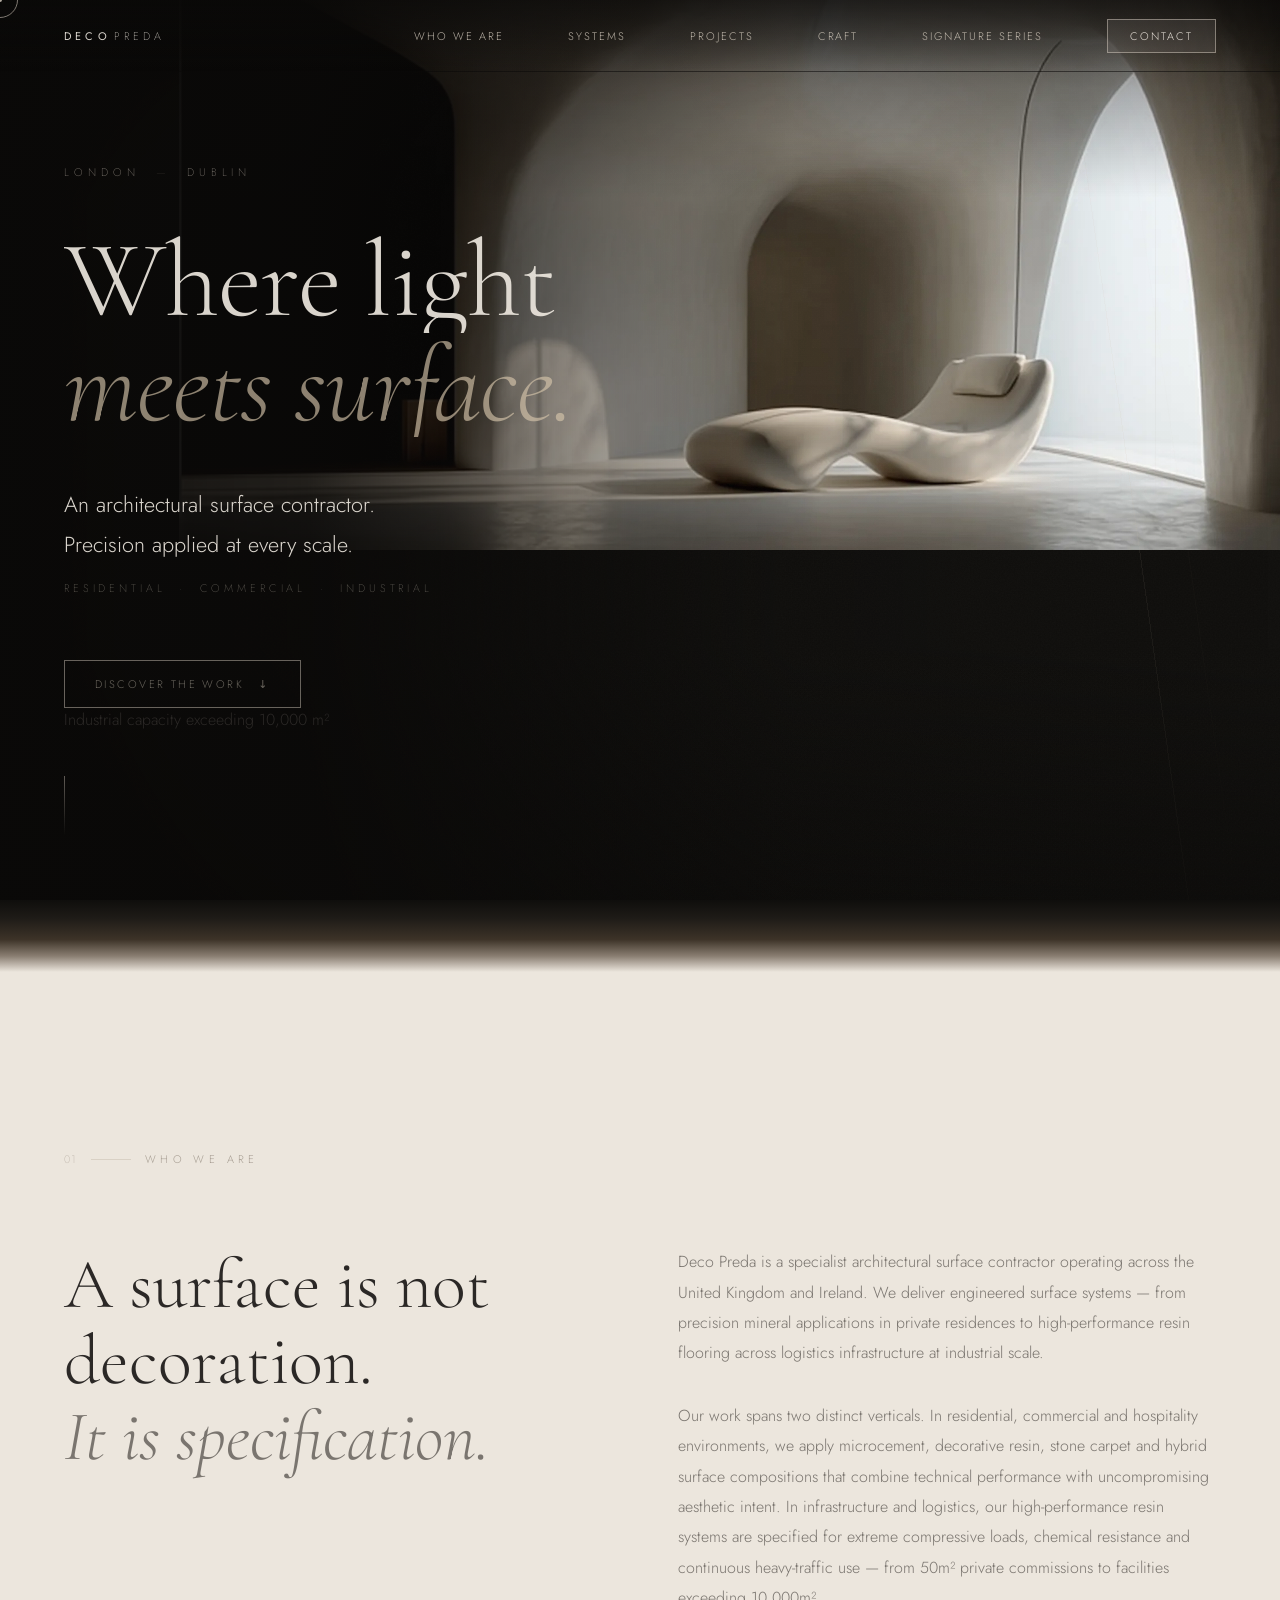
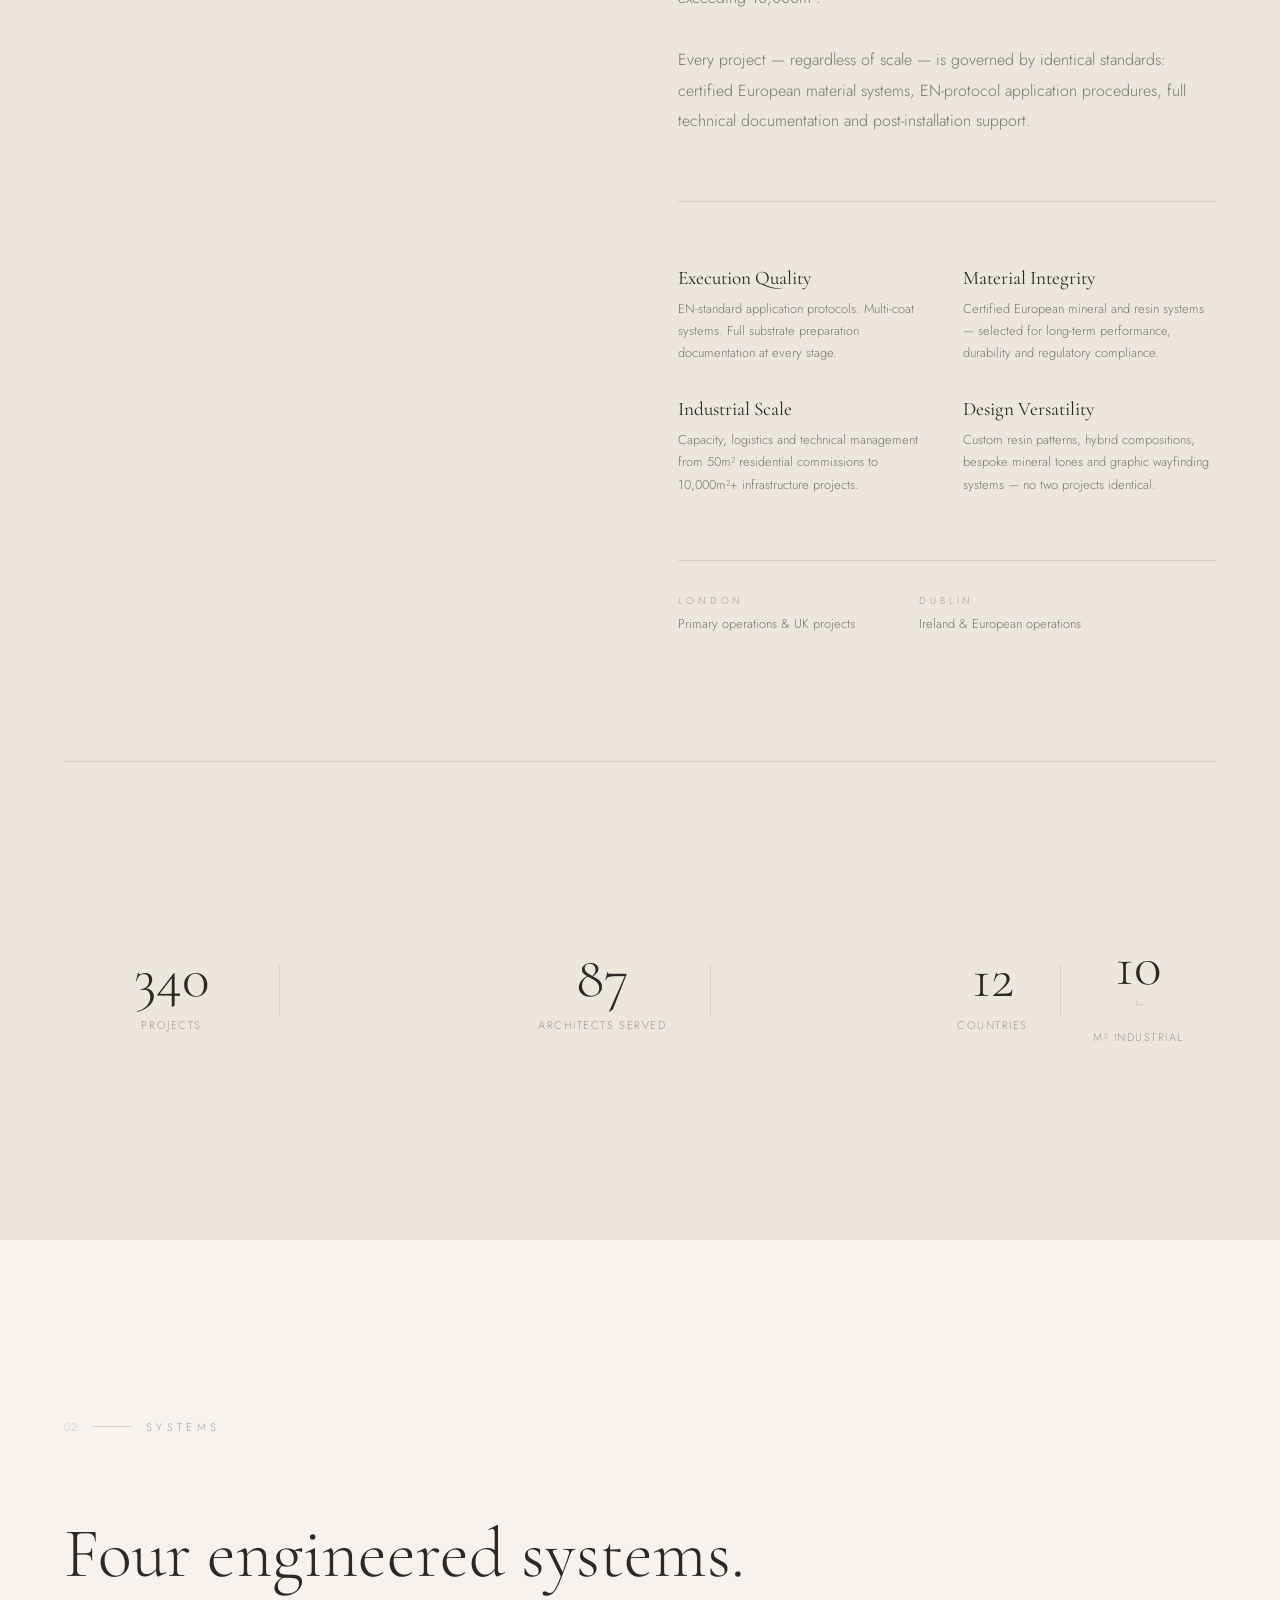
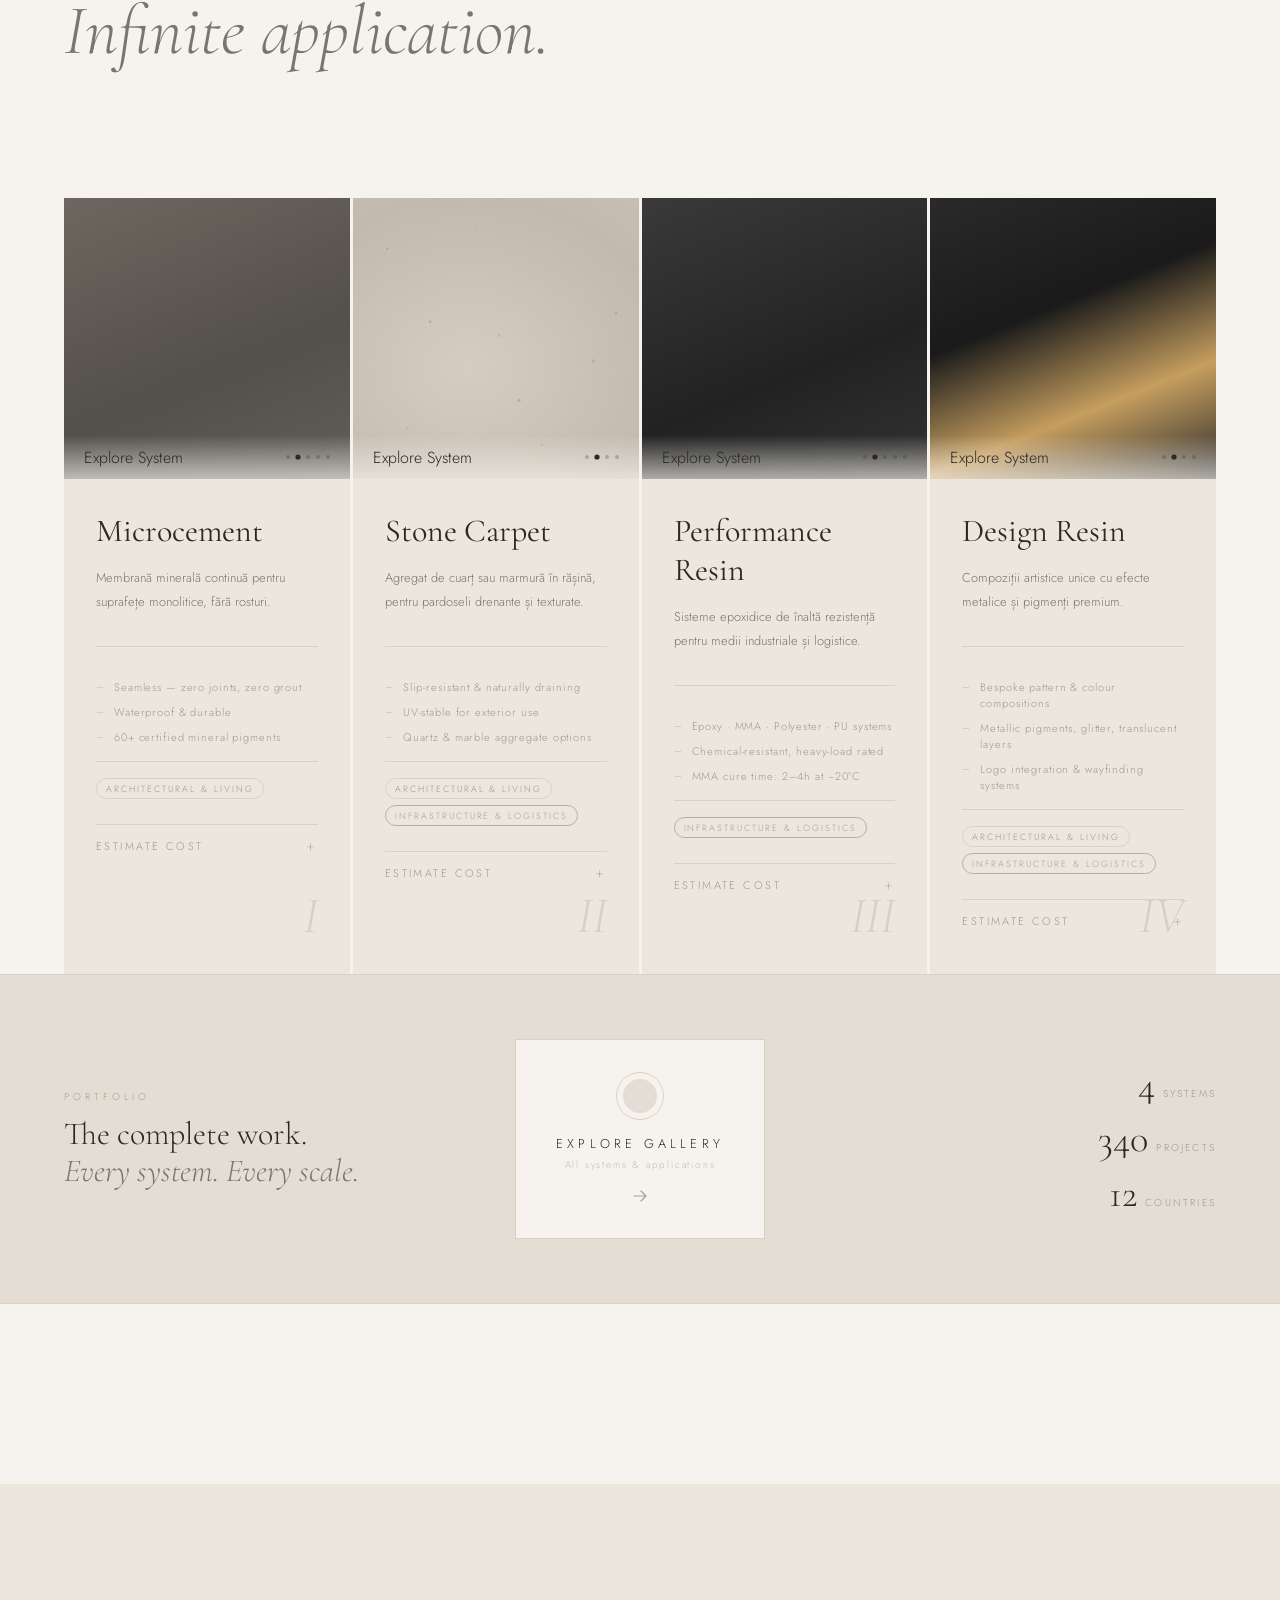
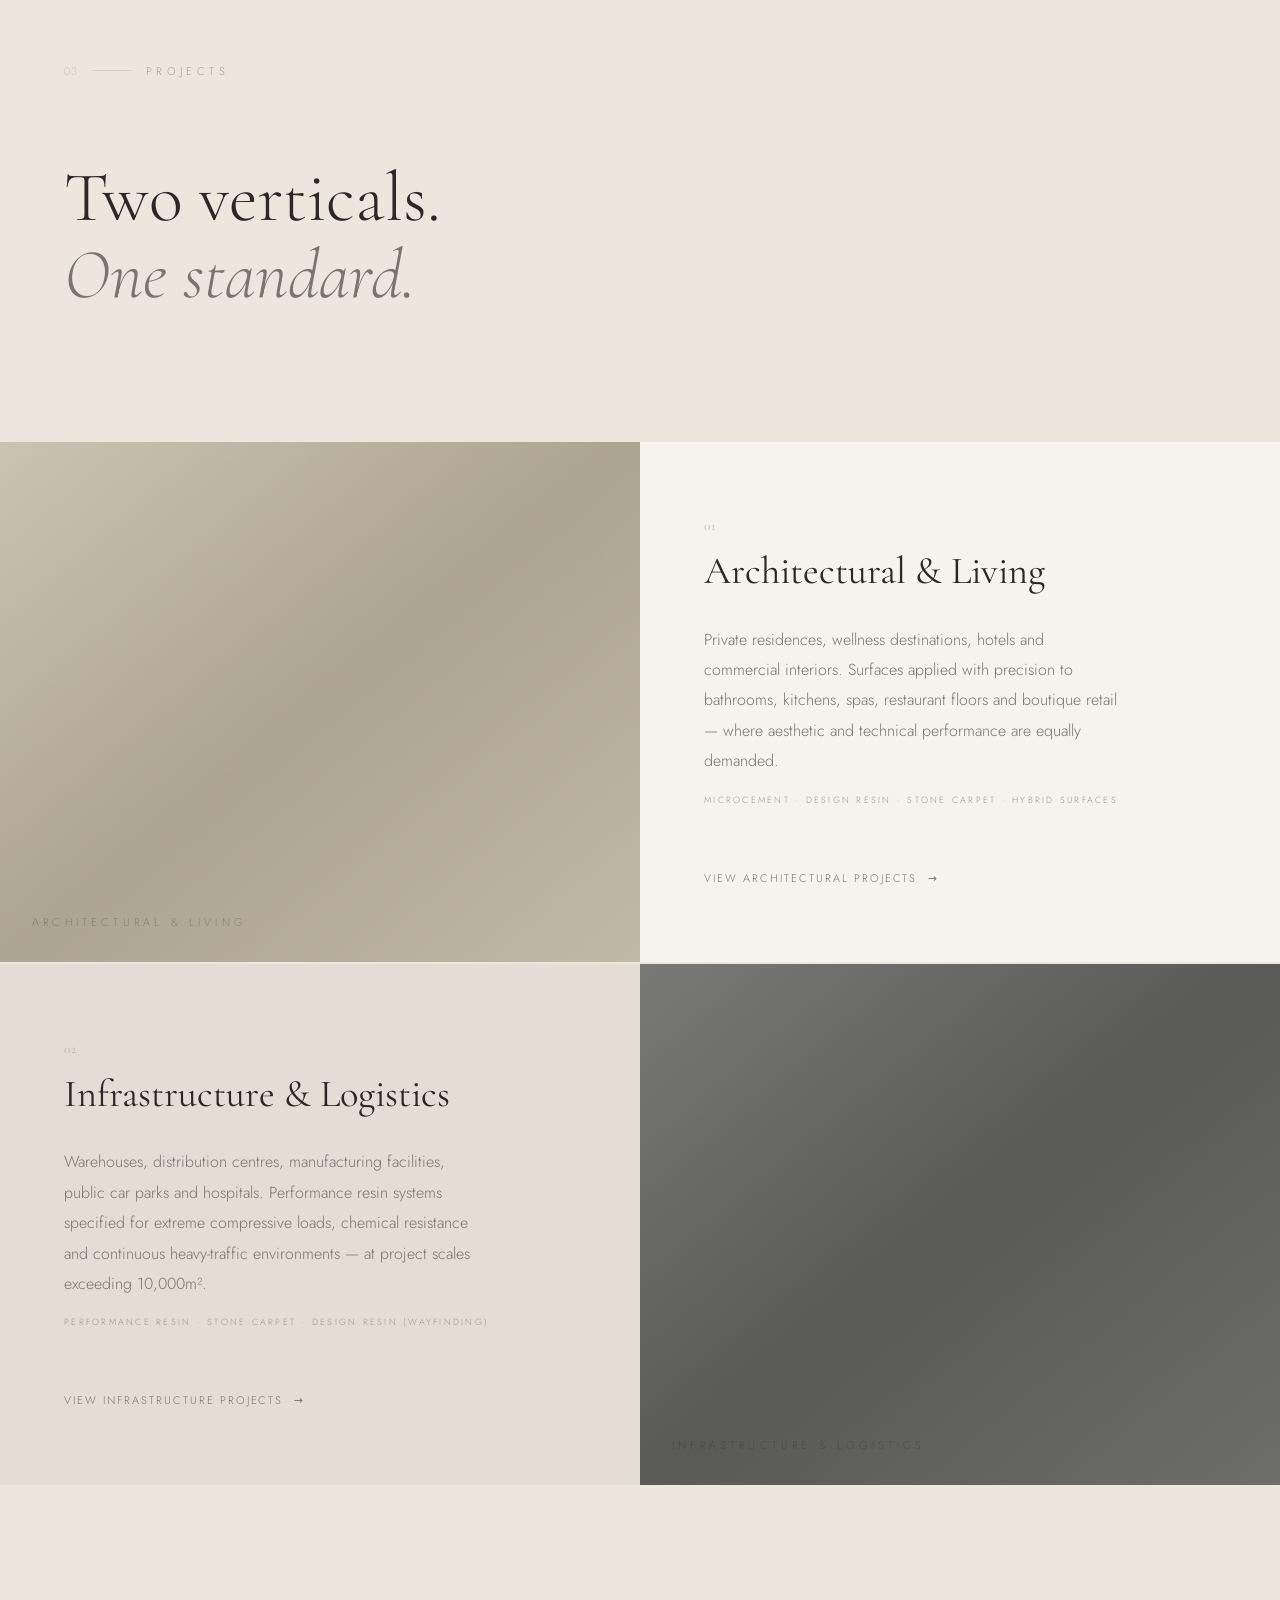
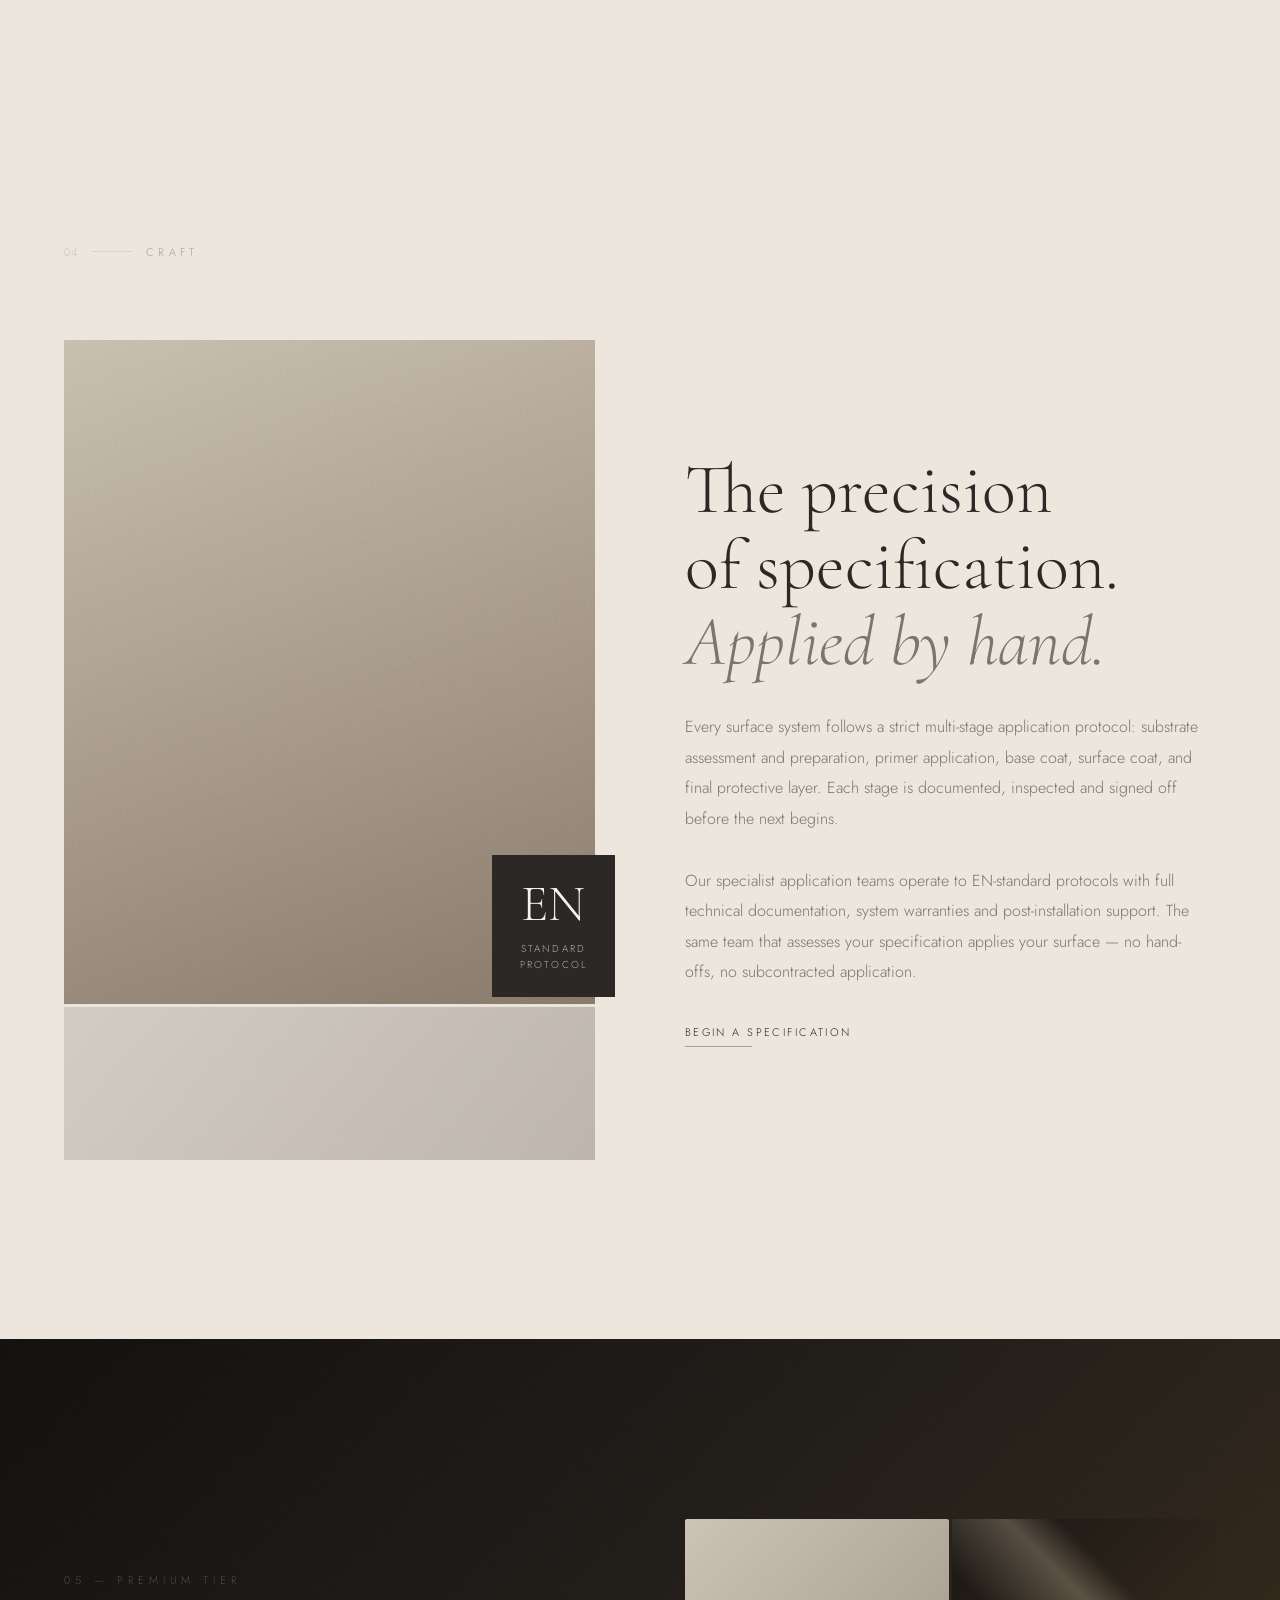
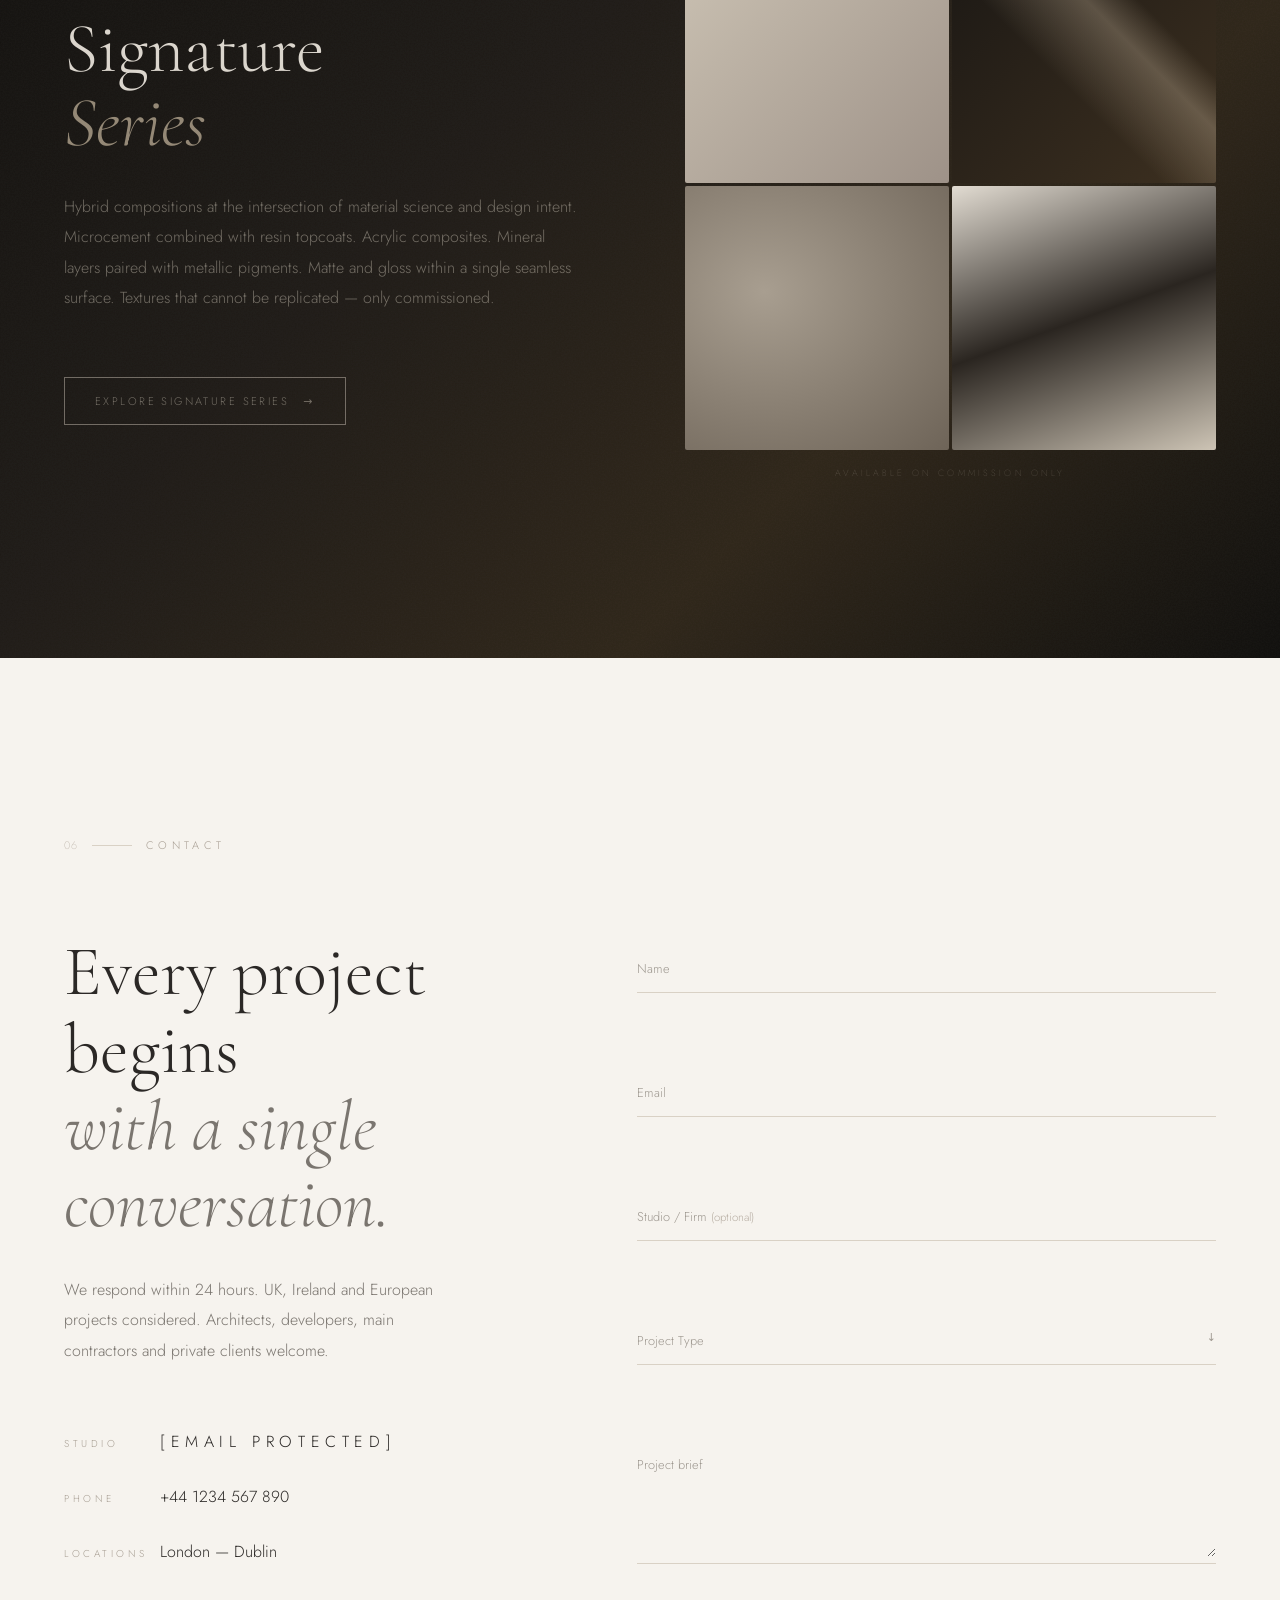
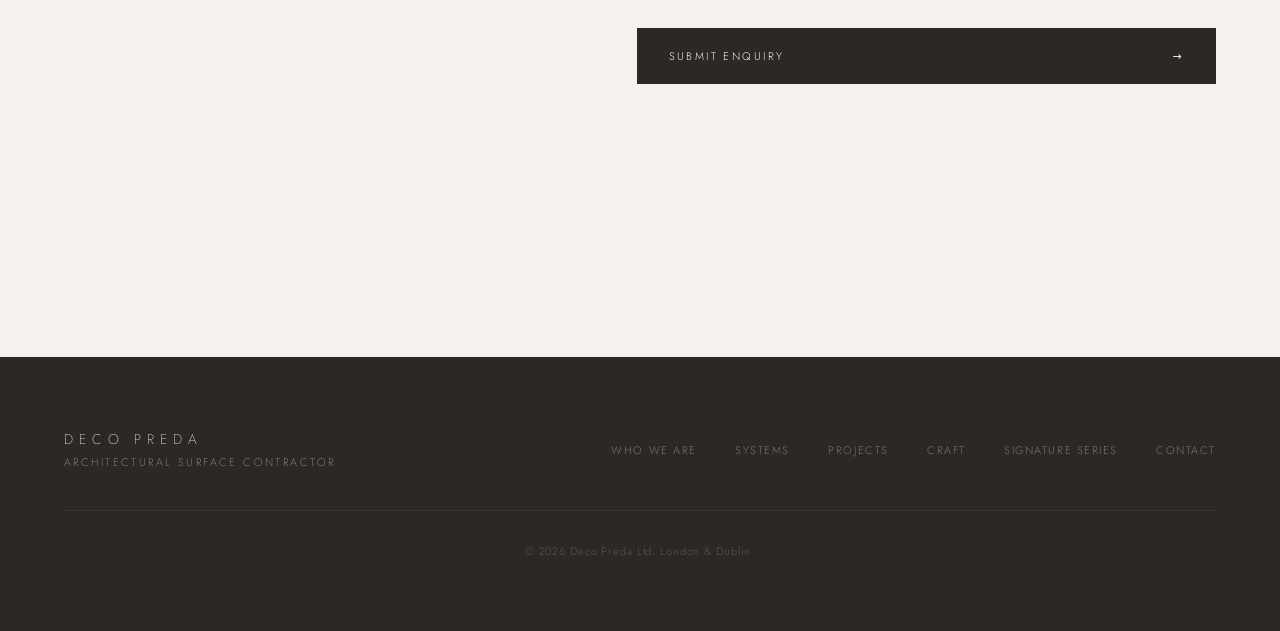
==== commit 5158292e: "Update index.html" ====
--- a/index.html
+++ b/index.html
@@ -23,7 +23,7 @@
     <div class="loader__body">
       <span class="loader__mark">DP</span>
       <div class="loader__line"><div class="loader__fill"></div></div>
-      <span class="loader__sub">Architectural Surfaces</span>
+      <span class="loader__sub">Architectural Surface Contractor</span>
     </div>
   </div>
 
@@ -78,6 +78,7 @@
             <span class="btn-ghost__icon" aria-hidden="true">↓</span>
           </a>
         </div>
+        <p class="intro__trust reveal-hero">Industrial capacity exceeding 10,000 m²</p>
       </div>
       <div class="intro__scroll" aria-hidden="true">
         <div class="intro__scroll-line"></div>
@@ -194,29 +195,37 @@
         <article class="panel reveal" aria-label="Microcement">
           <div class="panel__surface" role="region" aria-label="Microcement gallery" data-carousel="microcement">
             <div class="pcs__track">
-              <div class="pcs__slide pcs__slide--active" style="background:linear-gradient(158deg,#cdc4b5 0%,#b5aa9a 60%,#c4bba8 100%)"><div class="pcs__grain"></div><span class="pcs__tag">Bathroom · Ivory</span></div>
-              <div class="pcs__slide" style="background:linear-gradient(158deg,#6e6860 0%,#54504a 60%,#636059 100%)"><div class="pcs__grain"></div><span class="pcs__tag">Hotel · Slate</span></div>
-              <div class="pcs__slide" style="background:linear-gradient(158deg,#d6cfc5 0%,#c0b8ae 60%,#cec6bc 100%)"><div class="pcs__grain"></div><span class="pcs__tag">Office · Sand</span></div>
-              <div class="pcs__slide" style="background:linear-gradient(158deg,#b8b0a8 0%,#9e9890 60%,#b0a8a0 100%)"><div class="pcs__grain"></div><span class="pcs__tag">Spa · Greige</span></div>
-              <div class="pcs__slide" style="background:linear-gradient(158deg,#e2dcd2 0%,#cdc4ba 60%,#dbd3c9 100%)"><div class="pcs__grain"></div><span class="pcs__tag">Kitchen · Pearl</span></div>
-            </div>
-            <button class="pcs__arrow pcs__arrow--prev" aria-label="Previous" type="button"><svg width="16" height="16" viewBox="0 0 16 16" fill="none"><path d="M10 3L5 8L10 13" stroke="currentColor" stroke-width="1.2" stroke-linecap="round" stroke-linejoin="round"/></svg></button>
-            <button class="pcs__arrow pcs__arrow--next" aria-label="Next" type="button"><svg width="16" height="16" viewBox="0 0 16 16" fill="none"><path d="M6 3L11 8L6 13" stroke="currentColor" stroke-width="1.2" stroke-linecap="round" stroke-linejoin="round"/></svg></button>
+              <div class="pcs__slide pcs__slide--active" style="background:linear-gradient(158deg,#cdc4b5 0%,#b5aa9a 60%,#c4bba8 100%)"><div class="pcs__grain"></div></div>
+              <div class="pcs__slide" style="background:linear-gradient(158deg,#6e6860 0%,#54504a 60%,#636059 100%)"><div class="pcs__grain"></div></div>
+              <div class="pcs__slide" style="background:linear-gradient(158deg,#d6cfc5 0%,#c0b8ae 60%,#cec6bc 100%)"><div class="pcs__grain"></div></div>
+              <div class="pcs__slide" style="background:linear-gradient(158deg,#b8b0a8 0%,#9e9890 60%,#b0a8a0 100%)"><div class="pcs__grain"></div></div>
+              <div class="pcs__slide" style="background:linear-gradient(158deg,#e2dcd2 0%,#cdc4ba 60%,#dbd3c9 100%)"><div class="pcs__grain"></div></div>
+            </div>
             <div class="pcs__foot">
-              <div class="pcs__dots"></div>
-              <a href="gallery.html?filter=microcement" class="pcs__more" data-cursor="link"><span>View gallery</span><svg width="12" height="12" viewBox="0 0 12 12" fill="none"><path d="M2 6h8M7 3l3 3-3 3" stroke="currentColor" stroke-width="1" stroke-linecap="round" stroke-linejoin="round"/></svg></a>
+              <a href="gallery.html?filter=microcement" class="pcs__explore" data-cursor="link">Explore System</a>
+              <div class="pcs__nav-row">
+                <button class="pcs__arrow pcs__arrow--prev" aria-label="Previous" type="button">
+                  <svg width="12" height="12" viewBox="0 0 12 12" fill="none"><path d="M8 2L3 6L8 10" stroke="currentColor" stroke-width="1.4" stroke-linecap="round" stroke-linejoin="round"/></svg>
+                </button>
+                <div class="pcs__dots"></div>
+                <button class="pcs__arrow pcs__arrow--next" aria-label="Next" type="button">
+                  <svg width="12" height="12" viewBox="0 0 12 12" fill="none"><path d="M4 2L9 6L4 10" stroke="currentColor" stroke-width="1.4" stroke-linecap="round" stroke-linejoin="round"/></svg>
+                </button>
+              </div>
             </div>
           </div>
           <div class="panel__body">
             <span class="panel__idx" aria-hidden="true">I</span>
             <h3 class="panel__name">Microcement</h3>
-            <p class="panel__desc">A mineral membrane of 2–3mm. Continuous, seamless, monolithic. Applied across walls, floors, stairs and furniture without interruption of form or material.</p>
+            <p class="panel__desc">Membrană minerală continuă pentru suprafețe monolitice, fără rosturi.</p>
             <ul class="panel__props">
               <li>Seamless — zero joints, zero grout</li>
               <li>Waterproof &amp; durable</li>
               <li>60+ certified mineral pigments</li>
             </ul>
-            <div class="panel__domain"><span class="panel__domain-tag">Architectural &amp; Living</span></div>
+            <div class="panel__domain">
+              <span class="panel__domain-tag">Architectural &amp; Living</span>
+            </div>
             <button class="panel__estimate-btn" data-material="microcement" aria-expanded="false" aria-controls="calc-microcement" type="button">
               <span class="panel__estimate-label">Estimate cost</span>
               <span class="panel__estimate-icon" aria-hidden="true">+</span>
@@ -228,15 +237,25 @@
               <div class="pcalc__inputs">
                 <div class="pcalc__field">
                   <label class="pcalc__label" for="pmp-microcement">Surface area</label>
-                  <div class="pcalc__input-wrap"><input class="pcalc__input" id="pmp-microcement" type="number" placeholder="80" min="1" max="9999" inputmode="numeric" /><span class="pcalc__unit">m²</span></div>
+                  <div class="pcalc__input-wrap">
+                    <input class="pcalc__input" id="pmp-microcement" type="number" placeholder="ex: 80" min="1" max="9999" inputmode="numeric" />
+                    <span class="pcalc__unit">m²</span>
+                  </div>
                 </div>
                 <div class="pcalc__field">
                   <label class="pcalc__label" for="psys-microcement">System</label>
-                  <div class="pcalc__select-wrap"><select class="pcalc__select" id="psys-microcement"><option value="basic">Basic coat</option><option value="medium" selected>Medium</option><option value="premium">Premium</option></select><span class="pcalc__caret" aria-hidden="true">↓</span></div>
-                </div>
-              </div>
-              <div class="pcalc__result" id="pres-microcement" aria-live="polite"></div>
-              <p class="pcalc__disclaimer">Estimate covers labour. Final cost varies by substrate condition and site access. Materials not included.</p>
+                  <div class="pcalc__select-wrap">
+                    <select class="pcalc__select" id="psys-microcement">
+                      <option value="basic">Basic coat</option>
+                      <option value="medium" selected>Medium</option>
+                      <option value="premium">Premium</option>
+                    </select>
+                    <span class="pcalc__caret" aria-hidden="true">↓</span>
+                  </div>
+                </div>
+              </div>
+              <div class="pcalc__result" id="pres-microcement" aria-live="polite"><span class="pcalc__neutral">—</span></div>
+              <p class="pcalc__disclaimer">Estimate covers labour. Final cost varies by substrate condition. Materials not included.</p>
             </div>
           </div>
         </article>
@@ -245,28 +264,37 @@
         <article class="panel reveal" aria-label="Stone Carpet">
           <div class="panel__surface" role="region" aria-label="Stone Carpet gallery" data-carousel="stone">
             <div class="pcs__track">
-              <div class="pcs__slide pcs__slide--active" style="background:radial-gradient(ellipse 120% 100% at 40% 60%,#c8c0b0 0%,#a89e90 60%,#bdb3a5 100%)"><div class="pcs__grain"></div><div class="pcs__aggregate"></div><span class="pcs__tag">Terrace · Sand</span></div>
-              <div class="pcs__slide" style="background:radial-gradient(ellipse 120% 100% at 40% 60%,#d8d0c4 0%,#c4bcb0 60%,#d0c8bc 100%)"><div class="pcs__grain"></div><div class="pcs__aggregate"></div><span class="pcs__tag">Pool Surround · Pearl</span></div>
-              <div class="pcs__slide" style="background:radial-gradient(ellipse 120% 100% at 40% 60%,#a8a098 0%,#908880 60%,#a09890 100%)"><div class="pcs__grain"></div><div class="pcs__aggregate"></div><span class="pcs__tag">Parking Ramp · Taupe</span></div>
-              <div class="pcs__slide" style="background:radial-gradient(ellipse 120% 100% at 40% 60%,#e0d8cc 0%,#ccc4b8 60%,#d8d0c4 100%)"><div class="pcs__grain"></div><div class="pcs__aggregate"></div><span class="pcs__tag">Garden Path · Ivory</span></div>
-            </div>
-            <button class="pcs__arrow pcs__arrow--prev" aria-label="Previous" type="button"><svg width="16" height="16" viewBox="0 0 16 16" fill="none"><path d="M10 3L5 8L10 13" stroke="currentColor" stroke-width="1.2" stroke-linecap="round" stroke-linejoin="round"/></svg></button>
-            <button class="pcs__arrow pcs__arrow--next" aria-label="Next" type="button"><svg width="16" height="16" viewBox="0 0 16 16" fill="none"><path d="M6 3L11 8L6 13" stroke="currentColor" stroke-width="1.2" stroke-linecap="round" stroke-linejoin="round"/></svg></button>
+              <div class="pcs__slide pcs__slide--active" style="background:radial-gradient(ellipse 120% 100% at 40% 60%,#c8c0b0 0%,#a89e90 60%,#bdb3a5 100%)"><div class="pcs__grain"></div><div class="pcs__aggregate"></div></div>
+              <div class="pcs__slide" style="background:radial-gradient(ellipse 120% 100% at 40% 60%,#d8d0c4 0%,#c4bcb0 60%,#d0c8bc 100%)"><div class="pcs__grain"></div><div class="pcs__aggregate"></div></div>
+              <div class="pcs__slide" style="background:radial-gradient(ellipse 120% 100% at 40% 60%,#a8a098 0%,#908880 60%,#a09890 100%)"><div class="pcs__grain"></div><div class="pcs__aggregate"></div></div>
+              <div class="pcs__slide" style="background:radial-gradient(ellipse 120% 100% at 40% 60%,#e0d8cc 0%,#ccc4b8 60%,#d8d0c4 100%)"><div class="pcs__grain"></div><div class="pcs__aggregate"></div></div>
+            </div>
             <div class="pcs__foot">
-              <div class="pcs__dots"></div>
-              <a href="gallery.html?filter=stone" class="pcs__more" data-cursor="link"><span>View gallery</span><svg width="12" height="12" viewBox="0 0 12 12" fill="none"><path d="M2 6h8M7 3l3 3-3 3" stroke="currentColor" stroke-width="1" stroke-linecap="round" stroke-linejoin="round"/></svg></a>
+              <a href="gallery.html?filter=stone" class="pcs__explore" data-cursor="link">Explore System</a>
+              <div class="pcs__nav-row">
+                <button class="pcs__arrow pcs__arrow--prev" aria-label="Previous" type="button">
+                  <svg width="12" height="12" viewBox="0 0 12 12" fill="none"><path d="M8 2L3 6L8 10" stroke="currentColor" stroke-width="1.4" stroke-linecap="round" stroke-linejoin="round"/></svg>
+                </button>
+                <div class="pcs__dots"></div>
+                <button class="pcs__arrow pcs__arrow--next" aria-label="Next" type="button">
+                  <svg width="12" height="12" viewBox="0 0 12 12" fill="none"><path d="M4 2L9 6L4 10" stroke="currentColor" stroke-width="1.4" stroke-linecap="round" stroke-linejoin="round"/></svg>
+                </button>
+              </div>
             </div>
           </div>
           <div class="panel__body">
             <span class="panel__idx" aria-hidden="true">II</span>
             <h3 class="panel__name">Stone Carpet</h3>
-            <p class="panel__desc">Quartz or marble aggregate bound in clear resin. Fine to coarse grain, applied as a continuous tactile surface. Interior and exterior: terraces, pool surrounds, ramps, public walkways.</p>
+            <p class="panel__desc">Agregat de cuarț sau marmură în rășină, pentru pardoseli drenante și texturate.</p>
             <ul class="panel__props">
               <li>Slip-resistant &amp; naturally draining</li>
-              <li>UV-stable for exterior applications</li>
+              <li>UV-stable for exterior use</li>
               <li>Quartz &amp; marble aggregate options</li>
             </ul>
-            <div class="panel__domain"><span class="panel__domain-tag">Architectural &amp; Living</span><span class="panel__domain-tag panel__domain-tag--infra">Infrastructure &amp; Logistics</span></div>
+            <div class="panel__domain">
+              <span class="panel__domain-tag">Architectural &amp; Living</span>
+              <span class="panel__domain-tag panel__domain-tag--infra">Infrastructure &amp; Logistics</span>
+            </div>
             <button class="panel__estimate-btn" data-material="stone" aria-expanded="false" aria-controls="calc-stone" type="button">
               <span class="panel__estimate-label">Estimate cost</span>
               <span class="panel__estimate-icon" aria-hidden="true">+</span>
@@ -278,15 +306,25 @@
               <div class="pcalc__inputs">
                 <div class="pcalc__field">
                   <label class="pcalc__label" for="pmp-stone">Surface area</label>
-                  <div class="pcalc__input-wrap"><input class="pcalc__input" id="pmp-stone" type="number" placeholder="80" min="1" max="9999" inputmode="numeric" /><span class="pcalc__unit">m²</span></div>
+                  <div class="pcalc__input-wrap">
+                    <input class="pcalc__input" id="pmp-stone" type="number" placeholder="ex: 80" min="1" max="9999" inputmode="numeric" />
+                    <span class="pcalc__unit">m²</span>
+                  </div>
                 </div>
                 <div class="pcalc__field">
                   <label class="pcalc__label" for="psys-stone">System</label>
-                  <div class="pcalc__select-wrap"><select class="pcalc__select" id="psys-stone"><option value="basic">Basic coat</option><option value="medium" selected>Medium</option><option value="premium">Premium</option></select><span class="pcalc__caret" aria-hidden="true">↓</span></div>
-                </div>
-              </div>
-              <div class="pcalc__result" id="pres-stone" aria-live="polite"></div>
-              <p class="pcalc__disclaimer">Estimate covers labour. Final cost varies by substrate condition and site access. Materials not included.</p>
+                  <div class="pcalc__select-wrap">
+                    <select class="pcalc__select" id="psys-stone">
+                      <option value="basic">Basic coat</option>
+                      <option value="medium" selected>Medium</option>
+                      <option value="premium">Premium</option>
+                    </select>
+                    <span class="pcalc__caret" aria-hidden="true">↓</span>
+                  </div>
+                </div>
+              </div>
+              <div class="pcalc__result" id="pres-stone" aria-live="polite"><span class="pcalc__neutral">—</span></div>
+              <p class="pcalc__disclaimer">Estimate covers labour. Final cost varies by substrate condition. Materials not included.</p>
             </div>
           </div>
         </article>
@@ -295,29 +333,37 @@
         <article class="panel reveal" aria-label="Performance Resin">
           <div class="panel__surface" role="region" aria-label="Performance Resin gallery" data-carousel="resin-performance">
             <div class="pcs__track">
-              <div class="pcs__slide pcs__slide--active" style="background:linear-gradient(158deg,#8a8a8a 0%,#666666 60%,#808080 100%)"><div class="pcs__grain"></div><span class="pcs__tag">Warehouse · Mid Grey</span></div>
-              <div class="pcs__slide" style="background:linear-gradient(158deg,#3a3a3a 0%,#222222 60%,#333333 100%)"><div class="pcs__grain"></div><span class="pcs__tag">Car Park · Anthracite</span></div>
-              <div class="pcs__slide" style="background:linear-gradient(158deg,#b0b8b0 0%,#909890 60%,#a8b0a8 100%)"><div class="pcs__grain"></div><span class="pcs__tag">Manufacturing · Sage</span></div>
-              <div class="pcs__slide" style="background:linear-gradient(158deg,#c8c0b8 0%,#b0aaa4 60%,#c0b8b0 100%)"><div class="pcs__grain"></div><span class="pcs__tag">Hospital · Light</span></div>
-              <div class="pcs__slide" style="background:linear-gradient(158deg,#646464 0%,#484848 60%,#5a5a5a 100%)"><div class="pcs__grain"></div><span class="pcs__tag">Logistics Hub · Dark</span></div>
-            </div>
-            <button class="pcs__arrow pcs__arrow--prev" aria-label="Previous" type="button"><svg width="16" height="16" viewBox="0 0 16 16" fill="none"><path d="M10 3L5 8L10 13" stroke="currentColor" stroke-width="1.2" stroke-linecap="round" stroke-linejoin="round"/></svg></button>
-            <button class="pcs__arrow pcs__arrow--next" aria-label="Next" type="button"><svg width="16" height="16" viewBox="0 0 16 16" fill="none"><path d="M6 3L11 8L6 13" stroke="currentColor" stroke-width="1.2" stroke-linecap="round" stroke-linejoin="round"/></svg></button>
+              <div class="pcs__slide pcs__slide--active" style="background:linear-gradient(158deg,#8a8a8a 0%,#666666 60%,#808080 100%)"><div class="pcs__grain"></div></div>
+              <div class="pcs__slide" style="background:linear-gradient(158deg,#3a3a3a 0%,#222222 60%,#333333 100%)"><div class="pcs__grain"></div></div>
+              <div class="pcs__slide" style="background:linear-gradient(158deg,#b0b8b0 0%,#909890 60%,#a8b0a8 100%)"><div class="pcs__grain"></div></div>
+              <div class="pcs__slide" style="background:linear-gradient(158deg,#c8c0b8 0%,#b0aaa4 60%,#c0b8b0 100%)"><div class="pcs__grain"></div></div>
+              <div class="pcs__slide" style="background:linear-gradient(158deg,#646464 0%,#484848 60%,#5a5a5a 100%)"><div class="pcs__grain"></div></div>
+            </div>
             <div class="pcs__foot">
-              <div class="pcs__dots"></div>
-              <a href="gallery.html?filter=resin-performance" class="pcs__more" data-cursor="link"><span>View gallery</span><svg width="12" height="12" viewBox="0 0 12 12" fill="none"><path d="M2 6h8M7 3l3 3-3 3" stroke="currentColor" stroke-width="1" stroke-linecap="round" stroke-linejoin="round"/></svg></a>
+              <a href="gallery.html?filter=resin-performance" class="pcs__explore" data-cursor="link">Explore System</a>
+              <div class="pcs__nav-row">
+                <button class="pcs__arrow pcs__arrow--prev" aria-label="Previous" type="button">
+                  <svg width="12" height="12" viewBox="0 0 12 12" fill="none"><path d="M8 2L3 6L8 10" stroke="currentColor" stroke-width="1.4" stroke-linecap="round" stroke-linejoin="round"/></svg>
+                </button>
+                <div class="pcs__dots"></div>
+                <button class="pcs__arrow pcs__arrow--next" aria-label="Next" type="button">
+                  <svg width="12" height="12" viewBox="0 0 12 12" fill="none"><path d="M4 2L9 6L4 10" stroke="currentColor" stroke-width="1.4" stroke-linecap="round" stroke-linejoin="round"/></svg>
+                </button>
+              </div>
             </div>
           </div>
           <div class="panel__body">
             <span class="panel__idx" aria-hidden="true">III</span>
             <h3 class="panel__name">Performance Resin</h3>
-            <p class="panel__desc">Epoxy, MMA, polyester and polyurethane systems engineered for extreme conditions. Warehouses, logistics infrastructure, manufacturing facilities, public car parks and hospitals — at project scales exceeding 10,000m².</p>
+            <p class="panel__desc">Sisteme epoxidice de înaltă rezistență pentru medii industriale și logistice.</p>
             <ul class="panel__props">
               <li>Epoxy · MMA · Polyester · PU systems</li>
               <li>Chemical-resistant, heavy-load rated</li>
-              <li>MMA cure time: 2–4 hours at −20°C</li>
+              <li>MMA cure time: 2–4h at −20°C</li>
             </ul>
-            <div class="panel__domain"><span class="panel__domain-tag panel__domain-tag--infra">Infrastructure &amp; Logistics</span></div>
+            <div class="panel__domain">
+              <span class="panel__domain-tag panel__domain-tag--infra">Infrastructure &amp; Logistics</span>
+            </div>
             <button class="panel__estimate-btn" data-material="resin" aria-expanded="false" aria-controls="calc-resin" type="button">
               <span class="panel__estimate-label">Estimate cost</span>
               <span class="panel__estimate-icon" aria-hidden="true">+</span>
@@ -329,15 +375,25 @@
               <div class="pcalc__inputs">
                 <div class="pcalc__field">
                   <label class="pcalc__label" for="pmp-resin">Surface area</label>
-                  <div class="pcalc__input-wrap"><input class="pcalc__input" id="pmp-resin" type="number" placeholder="500" min="1" max="99999" inputmode="numeric" /><span class="pcalc__unit">m²</span></div>
+                  <div class="pcalc__input-wrap">
+                    <input class="pcalc__input" id="pmp-resin" type="number" placeholder="ex: 500" min="1" max="99999" inputmode="numeric" />
+                    <span class="pcalc__unit">m²</span>
+                  </div>
                 </div>
                 <div class="pcalc__field">
                   <label class="pcalc__label" for="psys-resin">System</label>
-                  <div class="pcalc__select-wrap"><select class="pcalc__select" id="psys-resin"><option value="basic">Basic coat</option><option value="medium" selected>Medium</option><option value="premium">Premium</option></select><span class="pcalc__caret" aria-hidden="true">↓</span></div>
-                </div>
-              </div>
-              <div class="pcalc__result" id="pres-resin" aria-live="polite"></div>
-              <p class="pcalc__disclaimer">Estimate covers labour. Final cost varies by substrate condition and site access. Materials not included.</p>
+                  <div class="pcalc__select-wrap">
+                    <select class="pcalc__select" id="psys-resin">
+                      <option value="basic">Basic coat</option>
+                      <option value="medium" selected>Medium</option>
+                      <option value="premium">Premium</option>
+                    </select>
+                    <span class="pcalc__caret" aria-hidden="true">↓</span>
+                  </div>
+                </div>
+              </div>
+              <div class="pcalc__result" id="pres-resin" aria-live="polite"><span class="pcalc__neutral">—</span></div>
+              <p class="pcalc__disclaimer">Estimate covers labour. Final cost varies by substrate and site conditions. Materials not included.</p>
             </div>
           </div>
         </article>
@@ -346,28 +402,37 @@
         <article class="panel reveal" aria-label="Design Resin">
           <div class="panel__surface" role="region" aria-label="Design Resin gallery" data-carousel="resin-design">
             <div class="pcs__track">
-              <div class="pcs__slide pcs__slide--active" style="background:linear-gradient(158deg,#e2dcd2 0%,#cdc4ba 60%,#dbd3c9 100%)"><div class="pcs__grain"></div><span class="pcs__tag">Showroom · Ivory Gloss</span></div>
-              <div class="pcs__slide" style="background:linear-gradient(158deg,#2a2a2a 0%,#1a1a1a 40%,#c8a060 70%,#2a2a2a 100%)"><div class="pcs__grain"></div><span class="pcs__tag">Retail Identity · Black &amp; Gold</span></div>
-              <div class="pcs__slide" style="background:linear-gradient(158deg,#d4ccc0 0%,#b8b0a8 40%,#e8e0d4 70%,#c0b8b0 100%)"><div class="pcs__grain"></div><span class="pcs__tag">Restaurant · Terrazzo</span></div>
-              <div class="pcs__slide" style="background:linear-gradient(158deg,#b8c4c8 0%,#9aacb2 60%,#b0bcc0 100%)"><div class="pcs__grain"></div><span class="pcs__tag">Wayfinding · Colour Zones</span></div>
-            </div>
-            <button class="pcs__arrow pcs__arrow--prev" aria-label="Previous" type="button"><svg width="16" height="16" viewBox="0 0 16 16" fill="none"><path d="M10 3L5 8L10 13" stroke="currentColor" stroke-width="1.2" stroke-linecap="round" stroke-linejoin="round"/></svg></button>
-            <button class="pcs__arrow pcs__arrow--next" aria-label="Next" type="button"><svg width="16" height="16" viewBox="0 0 16 16" fill="none"><path d="M6 3L11 8L6 13" stroke="currentColor" stroke-width="1.2" stroke-linecap="round" stroke-linejoin="round"/></svg></button>
+              <div class="pcs__slide pcs__slide--active" style="background:linear-gradient(158deg,#e2dcd2 0%,#cdc4ba 60%,#dbd3c9 100%)"><div class="pcs__grain"></div></div>
+              <div class="pcs__slide" style="background:linear-gradient(158deg,#2a2a2a 0%,#1a1a1a 40%,#c8a060 70%,#2a2a2a 100%)"><div class="pcs__grain"></div></div>
+              <div class="pcs__slide" style="background:linear-gradient(158deg,#d4ccc0 0%,#b8b0a8 40%,#e8e0d4 70%,#c0b8b0 100%)"><div class="pcs__grain"></div></div>
+              <div class="pcs__slide" style="background:linear-gradient(158deg,#b8c4c8 0%,#9aacb2 60%,#b0bcc0 100%)"><div class="pcs__grain"></div></div>
+            </div>
             <div class="pcs__foot">
-              <div class="pcs__dots"></div>
-              <a href="gallery.html?filter=resin-design" class="pcs__more" data-cursor="link"><span>View gallery</span><svg width="12" height="12" viewBox="0 0 12 12" fill="none"><path d="M2 6h8M7 3l3 3-3 3" stroke="currentColor" stroke-width="1" stroke-linecap="round" stroke-linejoin="round"/></svg></a>
+              <a href="gallery.html?filter=resin-design" class="pcs__explore" data-cursor="link">Explore System</a>
+              <div class="pcs__nav-row">
+                <button class="pcs__arrow pcs__arrow--prev" aria-label="Previous" type="button">
+                  <svg width="12" height="12" viewBox="0 0 12 12" fill="none"><path d="M8 2L3 6L8 10" stroke="currentColor" stroke-width="1.4" stroke-linecap="round" stroke-linejoin="round"/></svg>
+                </button>
+                <div class="pcs__dots"></div>
+                <button class="pcs__arrow pcs__arrow--next" aria-label="Next" type="button">
+                  <svg width="12" height="12" viewBox="0 0 12 12" fill="none"><path d="M4 2L9 6L4 10" stroke="currentColor" stroke-width="1.4" stroke-linecap="round" stroke-linejoin="round"/></svg>
+                </button>
+              </div>
             </div>
           </div>
           <div class="panel__body">
             <span class="panel__idx" aria-hidden="true">IV</span>
             <h3 class="panel__name">Design Resin</h3>
-            <p class="panel__desc">The same resin chemistry as performance systems — applied with entirely different intent. Custom patterns, multicolour compositions, 3D metallic effects, logo integration, wayfinding graphics. No two commissions identical.</p>
+            <p class="panel__desc">Compoziții artistice unice cu efecte metalice și pigmenți premium.</p>
             <ul class="panel__props">
               <li>Bespoke pattern &amp; colour compositions</li>
               <li>Metallic pigments, glitter, translucent layers</li>
               <li>Logo integration &amp; wayfinding systems</li>
             </ul>
-            <div class="panel__domain"><span class="panel__domain-tag">Architectural &amp; Living</span><span class="panel__domain-tag panel__domain-tag--infra">Infrastructure &amp; Logistics</span></div>
+            <div class="panel__domain">
+              <span class="panel__domain-tag">Architectural &amp; Living</span>
+              <span class="panel__domain-tag panel__domain-tag--infra">Infrastructure &amp; Logistics</span>
+            </div>
             <button class="panel__estimate-btn" data-material="resin" aria-expanded="false" aria-controls="calc-resin-design" type="button">
               <span class="panel__estimate-label">Estimate cost</span>
               <span class="panel__estimate-icon" aria-hidden="true">+</span>
@@ -379,14 +444,24 @@
               <div class="pcalc__inputs">
                 <div class="pcalc__field">
                   <label class="pcalc__label" for="pmp-resin-design">Surface area</label>
-                  <div class="pcalc__input-wrap"><input class="pcalc__input" id="pmp-resin-design" type="number" placeholder="80" min="1" max="9999" inputmode="numeric" /><span class="pcalc__unit">m²</span></div>
+                  <div class="pcalc__input-wrap">
+                    <input class="pcalc__input" id="pmp-resin-design" type="number" placeholder="ex: 80" min="1" max="9999" inputmode="numeric" />
+                    <span class="pcalc__unit">m²</span>
+                  </div>
                 </div>
                 <div class="pcalc__field">
                   <label class="pcalc__label" for="psys-resin-design">System</label>
-                  <div class="pcalc__select-wrap"><select class="pcalc__select" id="psys-resin-design"><option value="basic">Basic coat</option><option value="medium" selected>Medium</option><option value="premium">Premium</option></select><span class="pcalc__caret" aria-hidden="true">↓</span></div>
-                </div>
-              </div>
-              <div class="pcalc__result" id="pres-resin-design" aria-live="polite"></div>
+                  <div class="pcalc__select-wrap">
+                    <select class="pcalc__select" id="psys-resin-design">
+                      <option value="basic">Basic coat</option>
+                      <option value="medium" selected>Medium</option>
+                      <option value="premium">Premium</option>
+                    </select>
+                    <span class="pcalc__caret" aria-hidden="true">↓</span>
+                  </div>
+                </div>
+              </div>
+              <div class="pcalc__result" id="pres-resin-design" aria-live="polite"><span class="pcalc__neutral">—</span></div>
               <p class="pcalc__disclaimer">Design Resin pricing varies by pattern complexity. This estimate provides indicative labour costs only.</p>
             </div>
           </div>
@@ -541,7 +616,7 @@
             </h2>
             <p class="commission__body reveal">We respond within 24 hours. UK, Ireland and European projects considered. Architects, developers, main contractors and private clients welcome.</p>
             <address class="commission__contact reveal">
-              <div class="commission__contact-row"><span>Studio</span><a href="mailto:studio@decopreda.com">studio@decopreda.com</a></div>
+              <div class="commission__contact-row"><span>Studio</span><a href="/cdn-cgi/l/email-protection#03707776676a6c436766606c73716667622d606c6e"><span class="__cf_email__" data-cfemail="bccfc8c9d8d5d3fcd8d9dfd3ccced9d8dd92dfd3d1">[email&#160;protected]</span></a></div>
               <div class="commission__contact-row"><span>Phone</span><a href="tel:+441234567890">+44 1234 567 890</a></div>
               <div class="commission__contact-row"><span>Locations</span><span>London — Dublin</span></div>
             </address>
--- a/style.css
+++ b/style.css
@@ -2637,3 +2637,449 @@
     margin-inline: auto;
   }
 }
+
+
+/* ══════════════════════════════════════════════════════════
+   NEW SECTIONS — Brief v2.0
+   WHO WE ARE · SYSTEMS · PROJECTS · SIGNATURE SERIES
+   ══════════════════════════════════════════════════════════ */
+
+/* ── WHO WE ARE (replaces Atelier + About Us) ── */
+.who {
+  background: var(--ivory-2);
+  padding-block: var(--s-2xl);
+}
+
+.who__grid {
+  display: grid;
+  grid-template-columns: 1fr 1fr;
+  gap: clamp(48px, 6vw, 100px);
+  align-items: start;
+  margin-bottom: var(--s-xl);
+}
+
+.who__h {
+  font-family: var(--serif);
+  font-weight: 300;
+  font-size: var(--t-h2);
+  line-height: 1.08;
+  color: var(--ink);
+  position: sticky;
+  top: calc(var(--nav-h) + 32px);
+}
+
+.who__h em { font-style: italic; color: var(--stone); }
+
+.who__p {
+  font-size: var(--t-base);
+  color: var(--stone);
+  line-height: 1.9;
+  margin-bottom: var(--s-md);
+}
+
+.who__values {
+  display: grid;
+  grid-template-columns: 1fr 1fr;
+  gap: var(--s-md);
+  margin-top: var(--s-lg);
+  margin-bottom: var(--s-lg);
+  border-top: 1px solid var(--sand);
+  padding-top: var(--s-lg);
+}
+
+.who__val { display: flex; flex-direction: column; gap: 8px; }
+
+.who__val-title {
+  font-family: var(--serif);
+  font-weight: 400;
+  font-size: clamp(16px, 1.5vw, 20px);
+  color: var(--ink);
+}
+
+.who__val-desc {
+  font-family: var(--sans);
+  font-weight: 300;
+  font-size: var(--t-sm);
+  color: var(--stone);
+  line-height: 1.75;
+}
+
+.who__locations {
+  display: flex;
+  gap: clamp(32px, 5vw, 64px);
+  margin-top: var(--s-lg);
+  padding-top: var(--s-md);
+  border-top: 1px solid var(--sand);
+}
+
+.who__loc { display: flex; flex-direction: column; gap: 6px; }
+
+.who__loc-label {
+  font-family: var(--sans);
+  font-weight: 300;
+  font-size: 10px;
+  letter-spacing: 0.38em;
+  text-transform: uppercase;
+  color: var(--taupe-d);
+}
+
+.who__loc-desc {
+  font-family: var(--sans);
+  font-weight: 300;
+  font-size: var(--t-sm);
+  color: var(--stone);
+}
+
+@media (max-width: 1024px) {
+  .who__grid { grid-template-columns: 1fr; }
+  .who__h { position: static; }
+}
+
+@media (max-width: 600px) {
+  .who__values { grid-template-columns: 1fr; }
+  .who__locations { flex-direction: column; gap: var(--s-md); }
+}
+
+
+/* ── SYSTEMS (replaces Matter) ── */
+.systems {
+  background: var(--ivory);
+  padding-block: var(--s-2xl);
+}
+
+.systems__h {
+  font-family: var(--serif);
+  font-weight: 300;
+  font-size: var(--t-h2);
+  line-height: 1.1;
+  color: var(--ink);
+  margin-bottom: var(--s-xl);
+  max-width: 700px;
+}
+
+.systems__h em { font-style: italic; color: var(--stone); }
+
+.systems__panels {
+  max-width: var(--max);
+  margin-inline: auto;
+  padding-inline: var(--gut);
+  display: grid;
+  grid-template-columns: repeat(4, 1fr);
+  gap: 3px;
+}
+
+/* Domain tags on panels */
+.panel__domain {
+  display: flex;
+  flex-wrap: wrap;
+  gap: 6px;
+  margin-top: var(--s-sm);
+  margin-bottom: var(--s-sm);
+  padding-top: var(--s-sm);
+  border-top: 1px solid var(--sand);
+}
+
+.panel__domain-tag {
+  font-family: var(--sans);
+  font-weight: 300;
+  font-size: 9px;
+  letter-spacing: 0.22em;
+  text-transform: uppercase;
+  color: var(--stone-l);
+  padding: 3px 9px;
+  border: 0.5px solid var(--sand);
+  border-radius: 20px;
+}
+
+.panel__domain-tag--infra {
+  color: var(--taupe-d);
+  border-color: var(--taupe);
+}
+
+/* 4 panels: responsive */
+@media (max-width: 1200px) {
+  .systems__panels { grid-template-columns: repeat(2, 1fr); }
+}
+
+@media (max-width: 900px) {
+  .systems__panels { grid-template-columns: 1fr; }
+}
+
+
+/* ── PROJECTS (replaces Space) ── */
+.projects {
+  background: var(--ivory-2);
+  padding-block: var(--s-2xl);
+}
+
+.projects__h {
+  font-family: var(--serif);
+  font-weight: 300;
+  font-size: var(--t-h2);
+  line-height: 1.1;
+  color: var(--ink);
+  margin-bottom: var(--s-xl);
+  max-width: 600px;
+}
+
+.projects__h em { font-style: italic; color: var(--stone); }
+
+.project-rows {
+  display: flex;
+  flex-direction: column;
+  gap: 2px;
+}
+
+.project-row {
+  display: grid;
+  grid-template-columns: 1fr 1fr;
+  min-height: clamp(340px, 40vw, 540px);
+  overflow: hidden;
+}
+
+.project-row--inv { direction: rtl; }
+.project-row--inv > * { direction: ltr; }
+
+.project-row__img {
+  position: relative;
+  overflow: hidden;
+}
+
+.project-row__img--arch {
+  background: linear-gradient(140deg, #cec4b4 0%, #b0a594 50%, #c4baa8 100%);
+}
+
+.project-row__img--infra {
+  background: linear-gradient(140deg, #7a7a78 0%, #5a5a58 50%, #6e6e6c 100%);
+}
+
+.project-row__img::before {
+  content: '';
+  position: absolute;
+  inset: 0;
+  background-image: url("data:image/svg+xml,%3Csvg xmlns='http://www.w3.org/2000/svg' width='512' height='512'%3E%3Cfilter id='g'%3E%3CfeTurbulence type='fractalNoise' baseFrequency='0.7' numOctaves='4' stitchTiles='stitch'/%3E%3CfeColorMatrix type='saturate' values='0.25'/%3E%3C/filter%3E%3Crect width='100%25' height='100%25' filter='url(%23g)' opacity='0.1'/%3E%3C/svg%3E");
+  mix-blend-mode: multiply;
+  opacity: 0.6;
+  z-index: 1;
+}
+
+.project-row__img::after {
+  content: '';
+  position: absolute;
+  inset: 0;
+  background: inherit;
+  transition: transform 0.9s var(--ease);
+}
+
+.project-row:hover .project-row__img::after { transform: scale(1.04); }
+
+.project-row__caption {
+  position: absolute;
+  bottom: var(--s-md);
+  left: var(--s-md);
+  z-index: 2;
+  font-family: var(--sans);
+  font-weight: 200;
+  font-size: var(--t-xs);
+  letter-spacing: 0.38em;
+  text-transform: uppercase;
+  color: rgba(43, 40, 38, 0.5);
+}
+
+.project-row--infra .project-row__caption { color: rgba(236, 230, 221, 0.5); }
+
+.project-row__text {
+  background: var(--ivory);
+  padding: clamp(40px, 6vw, 88px) clamp(36px, 5vw, 72px);
+  display: flex;
+  flex-direction: column;
+  justify-content: center;
+}
+
+.project-row--inv .project-row__text { background: var(--ivory-3); }
+
+.project-row__num {
+  font-family: var(--serif);
+  font-size: 13px;
+  color: var(--taupe);
+  letter-spacing: 0.08em;
+  display: block;
+  margin-bottom: var(--s-sm);
+}
+
+.project-row__title {
+  font-family: var(--serif);
+  font-weight: 400;
+  font-size: var(--t-h3);
+  line-height: 1.1;
+  color: var(--ink);
+  margin-bottom: var(--s-md);
+}
+
+.project-row__body {
+  font-size: var(--t-base);
+  color: var(--stone);
+  line-height: 1.9;
+  max-width: 420px;
+  margin-bottom: var(--s-sm);
+}
+
+.project-row__systems {
+  font-family: var(--sans);
+  font-weight: 300;
+  font-size: 9px;
+  letter-spacing: 0.25em;
+  text-transform: uppercase;
+  color: var(--stone-l);
+  margin-bottom: var(--s-md);
+}
+
+@media (max-width: 900px) {
+  .project-row,
+  .project-row--inv {
+    grid-template-columns: 1fr;
+    direction: ltr;
+    min-height: auto;
+  }
+  .project-row__img { height: 280px; }
+  .project-row__text { padding: var(--s-lg) var(--gut); }
+}
+
+
+/* ── SIGNATURE SERIES BAND ── */
+.sig-band {
+  position: relative;
+  overflow: hidden;
+  padding-block: var(--s-2xl);
+}
+
+.sig-band__bg {
+  position: absolute;
+  inset: 0;
+  background:
+    linear-gradient(135deg, #0f0e0c 0%, #1e1a16 40%, #2e2518 70%, #0f0e0c 100%);
+  z-index: 0;
+}
+
+.sig-band__bg::after {
+  content: '';
+  position: absolute;
+  inset: 0;
+  background-image: url("data:image/svg+xml,%3Csvg xmlns='http://www.w3.org/2000/svg' width='512' height='512'%3E%3Cfilter id='n'%3E%3CfeTurbulence type='fractalNoise' baseFrequency='0.65' numOctaves='4' stitchTiles='stitch'/%3E%3CfeColorMatrix type='saturate' values='0.3'/%3E%3C/filter%3E%3Crect width='100%25' height='100%25' filter='url(%23n)' opacity='0.06'/%3E%3C/svg%3E");
+  opacity: 0.6;
+  mix-blend-mode: screen;
+}
+
+.sig-band__content {
+  position: relative;
+  z-index: 1;
+}
+
+.sig-band__inner {
+  display: grid;
+  grid-template-columns: 1fr 1fr;
+  gap: clamp(48px, 7vw, 100px);
+  align-items: center;
+}
+
+.sig-band__eyebrow {
+  display: block;
+  font-family: var(--sans);
+  font-weight: 200;
+  font-size: var(--t-xs);
+  letter-spacing: 0.45em;
+  text-transform: uppercase;
+  color: rgba(183, 174, 163, 0.55);
+  margin-bottom: clamp(16px, 2vw, 24px);
+}
+
+.sig-band__h {
+  font-family: var(--serif);
+  font-weight: 200;
+  font-size: var(--t-h2);
+  line-height: 1.05;
+  color: var(--dark-text);
+  margin-bottom: var(--s-md);
+}
+
+.sig-band__h em {
+  font-style: italic;
+  color: rgba(214, 196, 170, 0.65);
+}
+
+.sig-band__p {
+  font-size: var(--t-base);
+  color: var(--dark-muted);
+  line-height: 1.9;
+  max-width: 520px;
+  margin-bottom: var(--s-lg);
+}
+
+.sig-band__cta { display: inline-flex; }
+
+/* Swatch grid */
+.sig-band__swatches {
+  display: grid;
+  grid-template-columns: 1fr 1fr;
+  gap: 3px;
+  margin-bottom: var(--s-sm);
+}
+
+.sig-band__swatch {
+  aspect-ratio: 1;
+  border-radius: 2px;
+}
+
+.sig-band__swatch--1 {
+  background: linear-gradient(135deg, #cdc4b5, #9e9288);
+}
+.sig-band__swatch--2 {
+  background: linear-gradient(135deg, #1a1714, #3d3020);
+  position: relative;
+  overflow: hidden;
+}
+.sig-band__swatch--2::after {
+  content: '';
+  position: absolute;
+  inset: 0;
+  background: linear-gradient(45deg, transparent 40%, rgba(214,196,170,0.3) 60%, transparent 70%);
+}
+.sig-band__swatch--3 {
+  background: radial-gradient(ellipse at 30% 40%, #a89e90, #6e6458);
+}
+.sig-band__swatch--4 {
+  background: linear-gradient(160deg, #e2dcd2 0%, #2a2520 50%, #cdc4b5 100%);
+}
+
+.sig-band__note {
+  font-family: var(--sans);
+  font-weight: 200;
+  font-size: 9px;
+  letter-spacing: 0.35em;
+  text-transform: uppercase;
+  color: rgba(183, 174, 163, 0.35);
+  text-align: center;
+}
+
+@media (max-width: 900px) {
+  .sig-band__inner {
+    grid-template-columns: 1fr;
+  }
+  .sig-band__swatches {
+    max-width: 320px;
+    margin-inline: auto;
+  }
+}
+
+
+/* ── Intro domains line ── */
+.intro__domains {
+  font-family: var(--sans);
+  font-weight: 200;
+  font-size: var(--t-xs);
+  letter-spacing: 0.35em;
+  text-transform: uppercase;
+  color: rgba(183, 174, 163, 0.55);
+  max-width: 480px;
+  margin-bottom: clamp(40px, 6vw, 64px);
+}
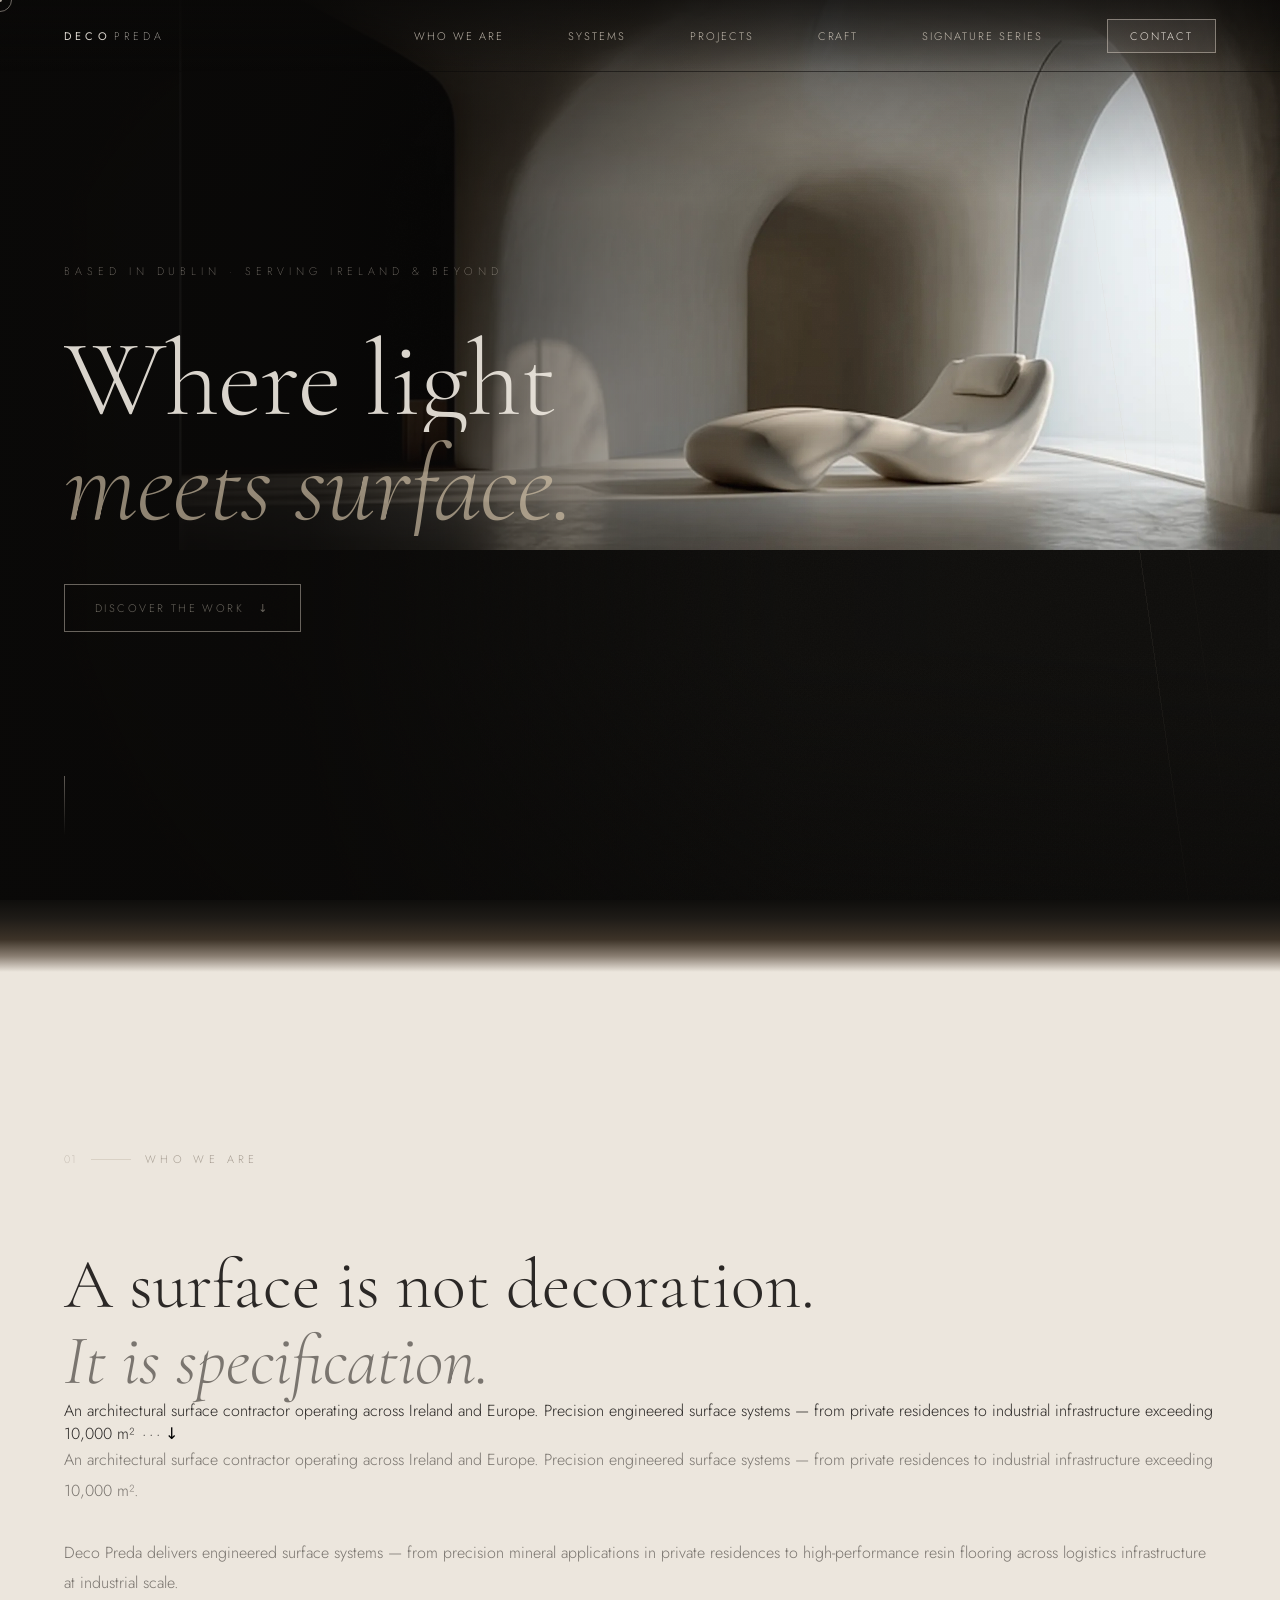
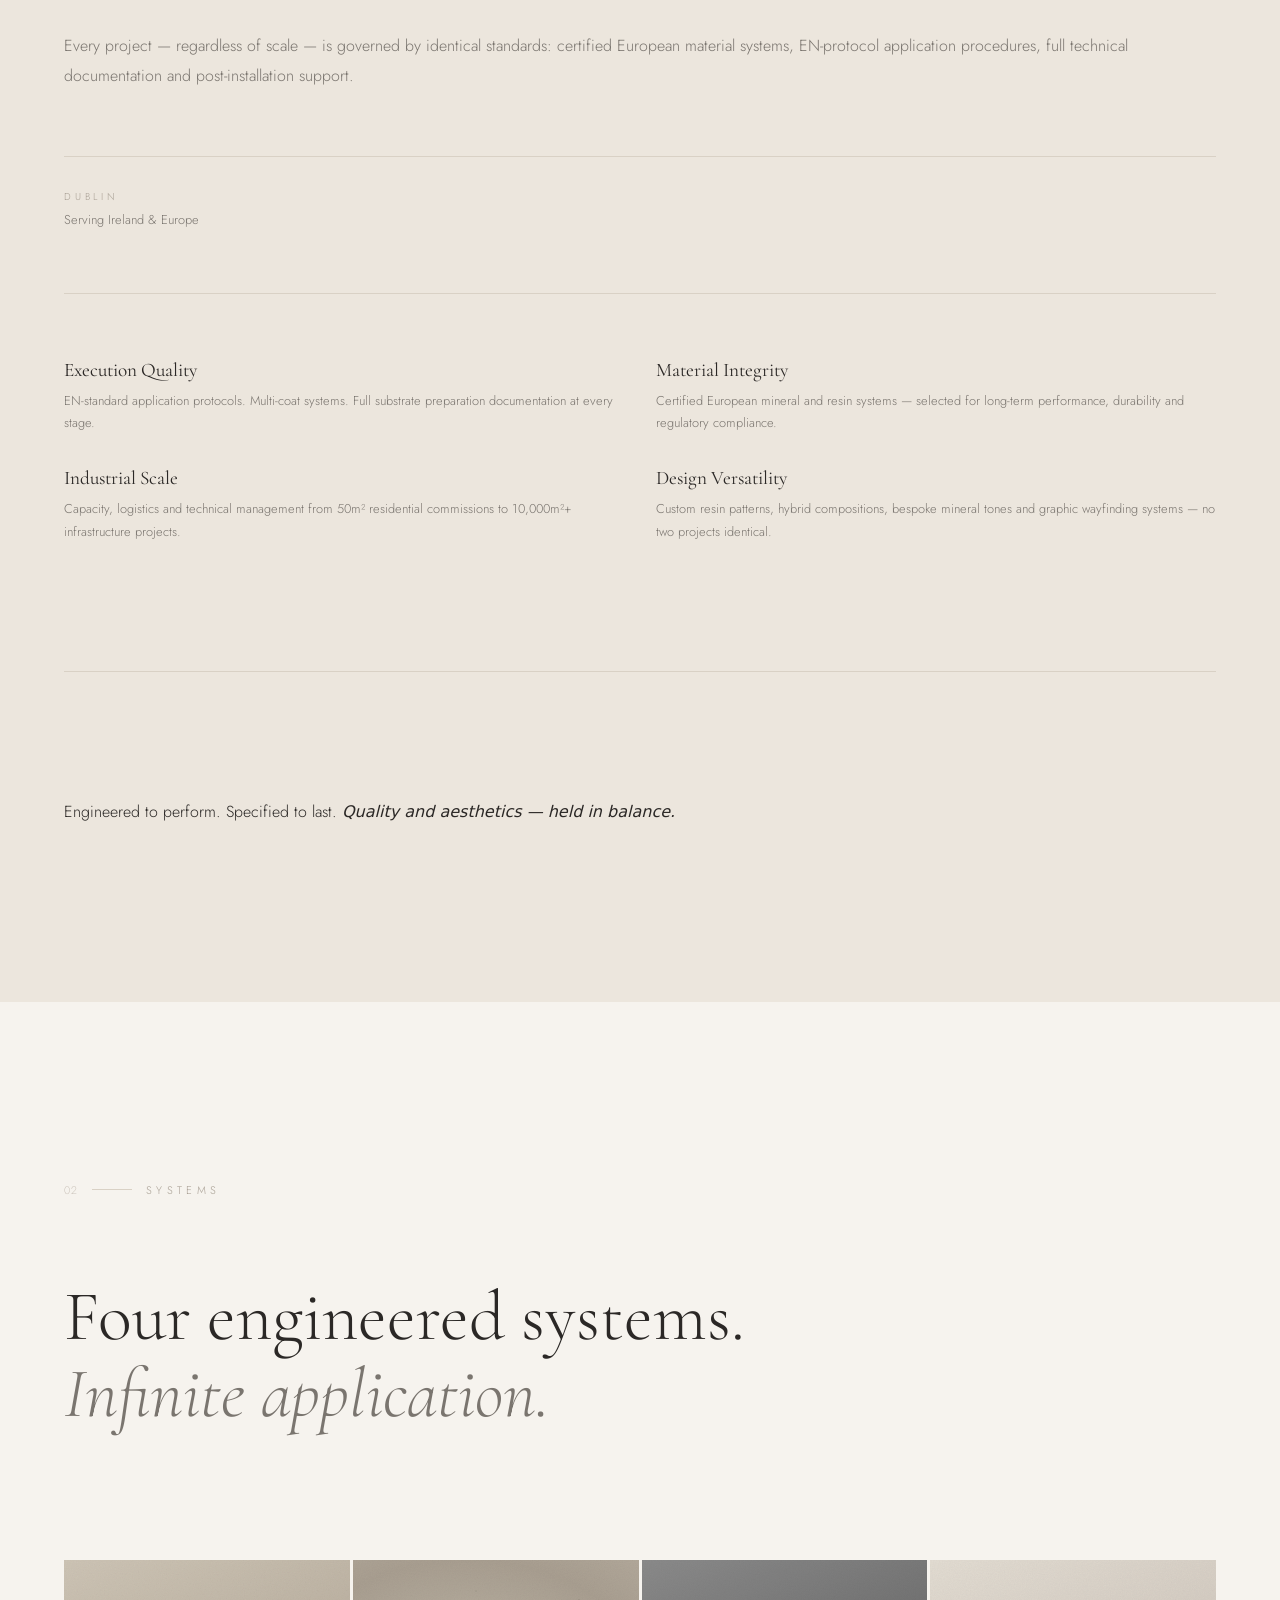
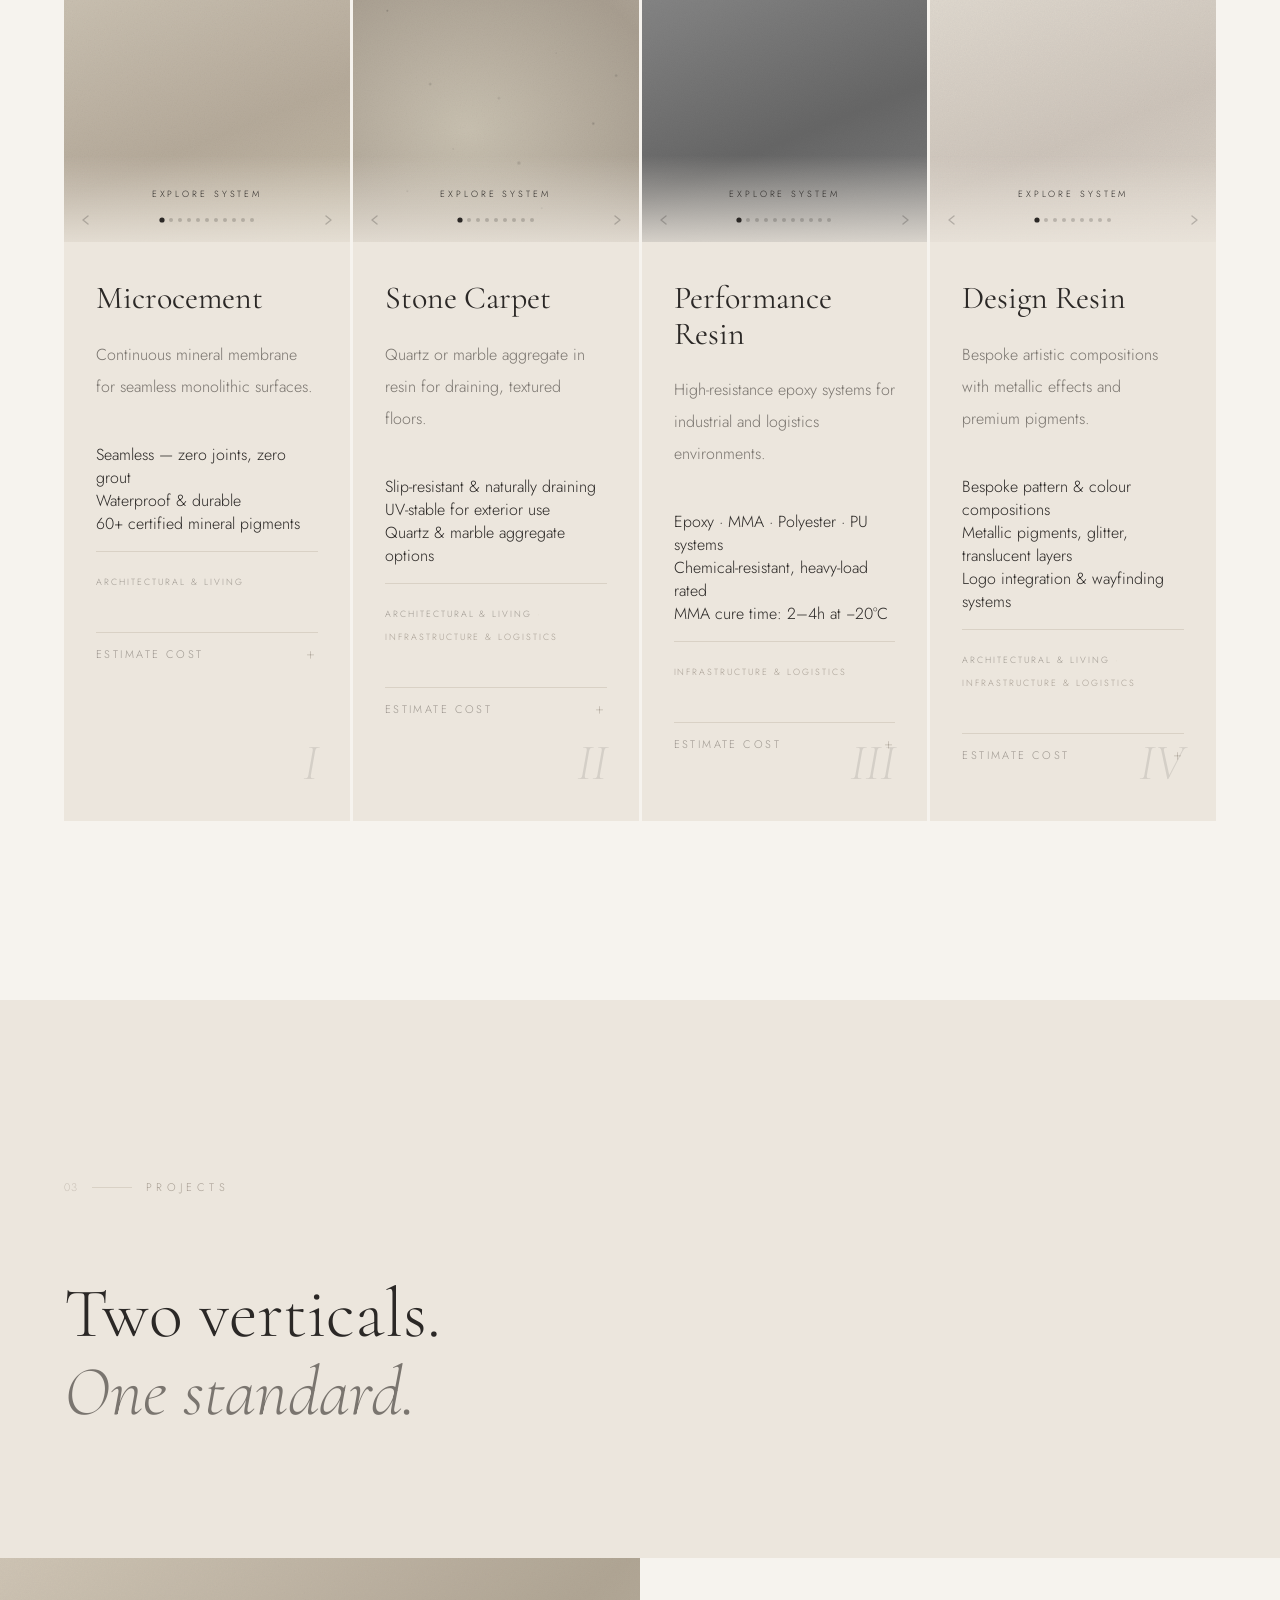
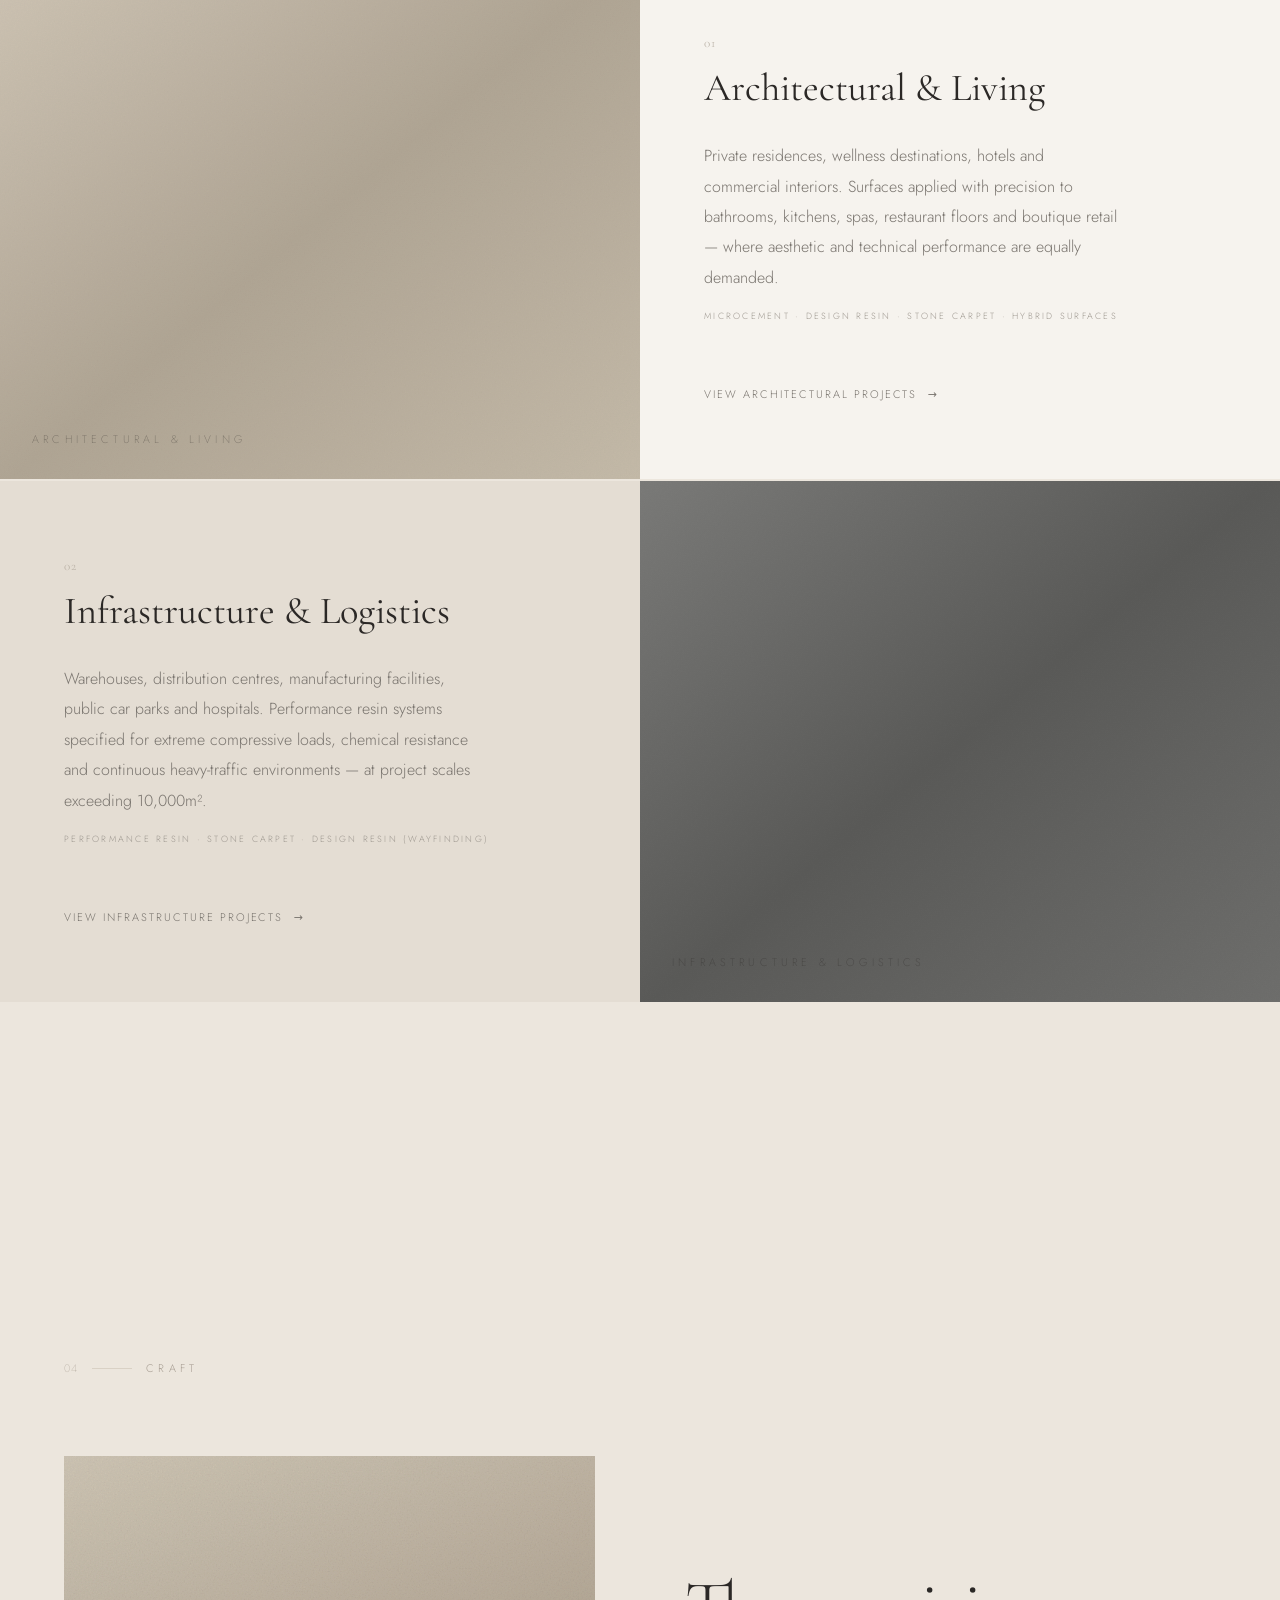
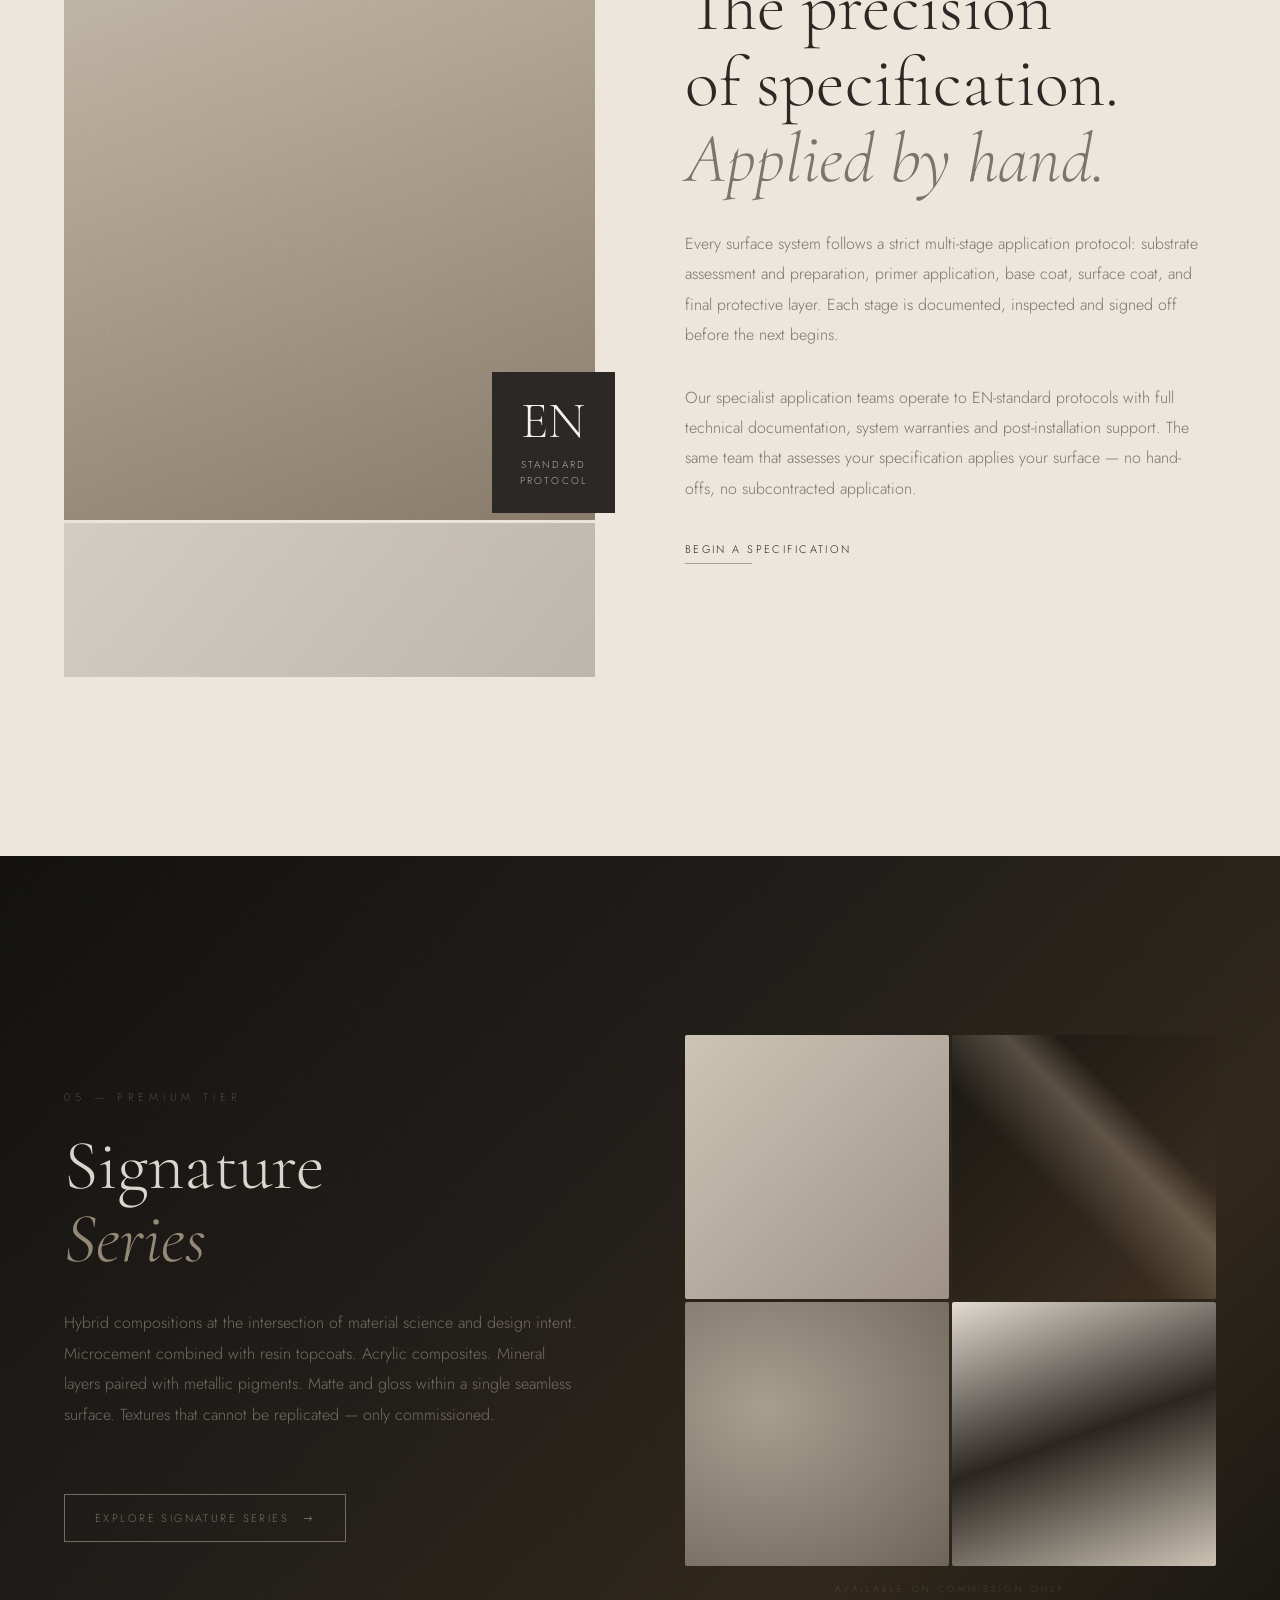
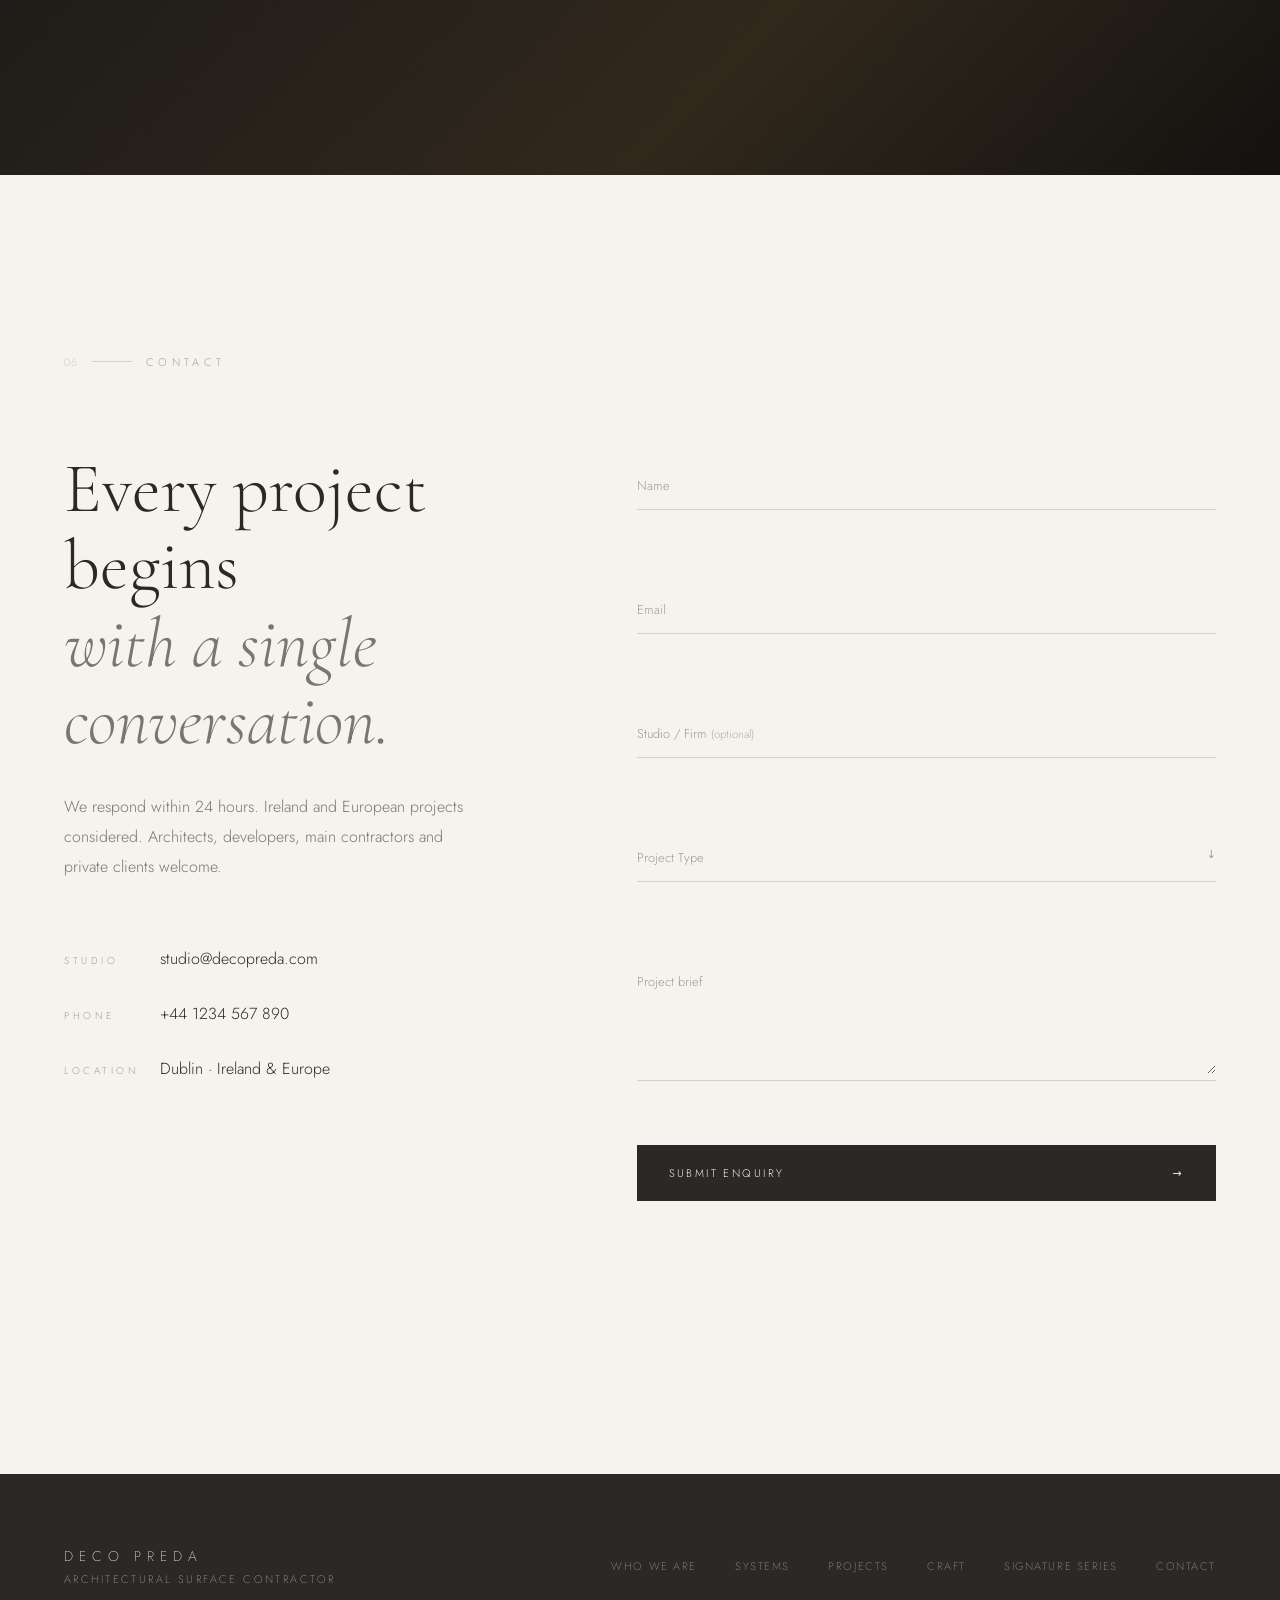
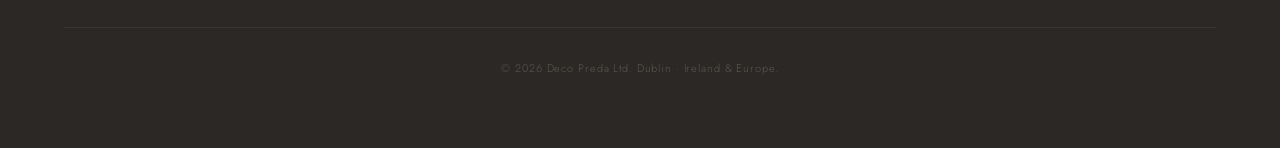
==== commit a6bda8dd: "Update index.html" ====
--- a/index.html
+++ b/index.html
@@ -3,7 +3,7 @@
 <head>
   <meta charset="UTF-8" />
   <meta name="viewport" content="width=device-width, initial-scale=1.0" />
-  <meta name="description" content="Deco Preda — Specialist architectural surface contractor. Microcement, performance resin, design resin, stone carpet and hybrid surface systems. London · Dublin." />
+  <meta name="description" content="Deco Preda — Specialist architectural surface contractor. Microcement, performance resin, design resin, stone carpet and hybrid surface systems. Dublin · Ireland." />
   <title>Deco Preda — Architectural Surface Contractor</title>
   <link rel="preconnect" href="https://fonts.googleapis.com" />
   <link rel="preconnect" href="https://fonts.gstatic.com" crossorigin />
@@ -59,26 +59,18 @@
       </div>
       <div class="intro__content">
         <p class="intro__overline reveal-hero">
-          <span>London</span><span class="sep" aria-hidden="true">—</span><span>Dublin</span>
+          Based in Dublin · Serving Ireland &amp; beyond
         </p>
         <h1 class="intro__title">
           <span class="intro__title-row reveal-hero">Where light</span>
           <span class="intro__title-row intro__title-row--italic reveal-hero">meets surface.</span>
         </h1>
-        <p class="intro__body reveal-hero">
-          An architectural surface contractor.<br>
-          Precision applied at every scale.
-        </p>
-        <p class="intro__domains reveal-hero">
-          Residential &nbsp;·&nbsp; Commercial &nbsp;·&nbsp; Industrial
-        </p>
         <div class="intro__actions reveal-hero">
           <a href="#systems" class="btn-ghost" data-cursor="link" data-magnetic>
             <span class="btn-ghost__label">Discover the Work</span>
             <span class="btn-ghost__icon" aria-hidden="true">↓</span>
           </a>
         </div>
-        <p class="intro__trust reveal-hero">Industrial capacity exceeding 10,000 m²</p>
       </div>
       <div class="intro__scroll" aria-hidden="true">
         <div class="intro__scroll-line"></div>
@@ -87,6 +79,7 @@
 
     <div class="transition-band" aria-hidden="true"></div>
 
+    <!-- ══ II. WHO WE ARE ══ -->
     <!-- ══ II. WHO WE ARE ══ -->
     <section class="who" id="who-we-are" aria-label="Who We Are">
       <div class="wrap">
@@ -97,81 +90,98 @@
           <span class="section-label">Who We Are</span>
         </header>
 
-        <div class="who__grid">
-          <div class="who__statement reveal">
+        <div class="who__accordion">
+
+          <!-- Stânga — titlu sticky -->
+          <div class="who__accord-header reveal">
             <h2 class="who__h">
-              A surface is not<br>
-              decoration.<br>
+              A surface is not decoration.<br>
               <em>It is specification.</em>
             </h2>
           </div>
-          <div class="who__aside">
-            <p class="who__p reveal">
-              Deco Preda is a specialist architectural surface contractor operating across the United Kingdom and Ireland. We deliver engineered surface systems — from precision mineral applications in private residences to high-performance resin flooring across logistics infrastructure at industrial scale.
-            </p>
-            <p class="who__p reveal">
-              Our work spans two distinct verticals. In residential, commercial and hospitality environments, we apply microcement, decorative resin, stone carpet and hybrid surface compositions that combine technical performance with uncompromising aesthetic intent. In infrastructure and logistics, our high-performance resin systems are specified for extreme compressive loads, chemical resistance and continuous heavy-traffic use — from 50m² private commissions to facilities exceeding 10,000m².
-            </p>
-            <p class="who__p reveal">
-              Every project — regardless of scale — is governed by identical standards: certified European material systems, EN-protocol application procedures, full technical documentation and post-installation support.
-            </p>
-
-            <div class="who__values reveal">
-              <div class="who__val">
-                <span class="who__val-title">Execution Quality</span>
-                <span class="who__val-desc">EN-standard application protocols. Multi-coat systems. Full substrate preparation documentation at every stage.</span>
-              </div>
-              <div class="who__val">
-                <span class="who__val-title">Material Integrity</span>
-                <span class="who__val-desc">Certified European mineral and resin systems — selected for long-term performance, durability and regulatory compliance.</span>
-              </div>
-              <div class="who__val">
-                <span class="who__val-title">Industrial Scale</span>
-                <span class="who__val-desc">Capacity, logistics and technical management from 50m² residential commissions to 10,000m²+ infrastructure projects.</span>
-              </div>
-              <div class="who__val">
-                <span class="who__val-title">Design Versatility</span>
-                <span class="who__val-desc">Custom resin patterns, hybrid compositions, bespoke mineral tones and graphic wayfinding systems — no two projects identical.</span>
-              </div>
-            </div>
-
-            <div class="who__locations reveal">
-              <div class="who__loc">
-                <span class="who__loc-label">London</span>
-                <span class="who__loc-desc">Primary operations &amp; UK projects</span>
-              </div>
-              <div class="who__loc">
-                <span class="who__loc-label">Dublin</span>
-                <span class="who__loc-desc">Ireland &amp; European operations</span>
-              </div>
-            </div>
-          </div>
-        </div>
+
+          <!-- Dreapta — teaser + conținut expandabil -->
+          <div class="who__accord-right">
+
+            <div class="who__teaser" id="whoTeaser">
+              <p class="who__teaser-text">
+                An architectural surface contractor operating across Ireland and Europe.
+                Precision engineered surface systems — from private residences to
+                industrial infrastructure exceeding 10,000 m²
+                <span class="who__teaser-ellipsis">&thinsp;·&thinsp;·&thinsp;·</span>
+                <button class="who__trigger-inline" id="whoToggle"
+                  aria-expanded="false"
+                  aria-controls="whoAside"
+                  aria-label="Read more"
+                  type="button">↓</button>
+              </p>
+            </div>
+
+            <div class="who__aside" id="whoAside" aria-hidden="true">
+              <div class="who__aside-grid">
+
+                <div class="who__col">
+                  <p class="who__p reveal">
+                    An architectural surface contractor operating across Ireland and Europe.
+                    Precision engineered surface systems — from private residences to
+                    industrial infrastructure exceeding 10,000 m².
+                  </p>
+                  <p class="who__p reveal">
+                    Deco Preda delivers engineered surface systems — from precision mineral
+                    applications in private residences to high-performance resin flooring
+                    across logistics infrastructure at industrial scale.
+                  </p>
+                  <p class="who__p reveal">
+                    Every project — regardless of scale — is governed by identical standards:
+                    certified European material systems, EN-protocol application procedures,
+                    full technical documentation and post-installation support.
+                  </p>
+                  <div class="who__locations reveal">
+                    <div class="who__loc">
+                      <span class="who__loc-label">Dublin</span>
+                      <span class="who__loc-desc">Serving Ireland &amp; Europe<button class="who__trigger-close" id="whoClose" aria-label="Close section" type="button"></button></span>
+                    </div>
+                  </div>
+                </div>
+
+                <div class="who__col">
+                  <div class="who__values reveal">
+                    <div class="who__val">
+                      <span class="who__val-title">Execution Quality</span>
+                      <span class="who__val-desc">EN-standard application protocols. Multi-coat systems. Full substrate preparation documentation at every stage.</span>
+                    </div>
+                    <div class="who__val">
+                      <span class="who__val-title">Material Integrity</span>
+                      <span class="who__val-desc">Certified European mineral and resin systems — selected for long-term performance, durability and regulatory compliance.</span>
+                    </div>
+                    <div class="who__val">
+                      <span class="who__val-title">Industrial Scale</span>
+                      <span class="who__val-desc">Capacity, logistics and technical management from 50m² residential commissions to 10,000m²+ infrastructure projects.</span>
+                    </div>
+                    <div class="who__val">
+                      <span class="who__val-title">Design Versatility</span>
+                      <span class="who__val-desc">Custom resin patterns, hybrid compositions, bespoke mineral tones and graphic wayfinding systems — no two projects identical.</span>
+                    </div>
+                  </div>
+                </div>
+
+              </div>
+            </div>
+
+          </div><!-- /who__accord-right -->
+
+        </div><!-- /who__accordion -->
 
         <div class="divider reveal" aria-hidden="true"></div>
 
-        <div class="stats reveal">
-          <div class="stat">
-            <span class="stat__n" data-count="340">0</span>
-            <p class="stat__l">Projects</p>
-          </div>
-          <div class="stat__sep" aria-hidden="true"></div>
-          <div class="stat">
-            <span class="stat__n" data-count="87">0</span>
-            <p class="stat__l">Architects Served</p>
-          </div>
-          <div class="stat__sep" aria-hidden="true"></div>
-          <div class="stat">
-            <span class="stat__n" data-count="12">0</span>
-            <p class="stat__l">Countries</p>
-          </div>
-          <div class="stat__sep" aria-hidden="true"></div>
-          <div class="stat">
-            <span class="stat__n" data-count="10">0</span>
-            <span class="stat__denom">k+</span>
-            <p class="stat__l">m² Industrial</p>
-          </div>
-        </div>
+        <div class="brand-statement reveal">
+  <span class="brand-statement__rule" aria-hidden="true"></span>
+  <blockquote class="brand-statement__q">
+    Engineered to perform. Specified to last.
+    <em>Quality and aesthetics — held in balance.</em>
+  </blockquote>
+  <span class="brand-statement__rule" aria-hidden="true"></span>
+</div>
 
       </div>
     </section>
@@ -217,7 +227,7 @@
           <div class="panel__body">
             <span class="panel__idx" aria-hidden="true">I</span>
             <h3 class="panel__name">Microcement</h3>
-            <p class="panel__desc">Membrană minerală continuă pentru suprafețe monolitice, fără rosturi.</p>
+            <p class="panel__desc">Continuous mineral membrane for seamless monolithic surfaces.</p>
             <ul class="panel__props">
               <li>Seamless — zero joints, zero grout</li>
               <li>Waterproof &amp; durable</li>
@@ -285,7 +295,7 @@
           <div class="panel__body">
             <span class="panel__idx" aria-hidden="true">II</span>
             <h3 class="panel__name">Stone Carpet</h3>
-            <p class="panel__desc">Agregat de cuarț sau marmură în rășină, pentru pardoseli drenante și texturate.</p>
+            <p class="panel__desc">Quartz or marble aggregate in resin for draining, textured floors.</p>
             <ul class="panel__props">
               <li>Slip-resistant &amp; naturally draining</li>
               <li>UV-stable for exterior use</li>
@@ -355,7 +365,7 @@
           <div class="panel__body">
             <span class="panel__idx" aria-hidden="true">III</span>
             <h3 class="panel__name">Performance Resin</h3>
-            <p class="panel__desc">Sisteme epoxidice de înaltă rezistență pentru medii industriale și logistice.</p>
+            <p class="panel__desc">High-resistance epoxy systems for industrial and logistics environments.</p>
             <ul class="panel__props">
               <li>Epoxy · MMA · Polyester · PU systems</li>
               <li>Chemical-resistant, heavy-load rated</li>
@@ -423,7 +433,7 @@
           <div class="panel__body">
             <span class="panel__idx" aria-hidden="true">IV</span>
             <h3 class="panel__name">Design Resin</h3>
-            <p class="panel__desc">Compoziții artistice unice cu efecte metalice și pigmenți premium.</p>
+            <p class="panel__desc">Bespoke artistic compositions with metallic effects and premium pigments.</p>
             <ul class="panel__props">
               <li>Bespoke pattern &amp; colour compositions</li>
               <li>Metallic pigments, glitter, translucent layers</li>
@@ -468,32 +478,6 @@
         </article>
 
       </div>
-
-      <!-- Gallery access band -->
-      <div class="gallery-band reveal">
-        <div class="gallery-band__inner">
-          <div class="gallery-band__left">
-            <span class="gallery-band__label">Portfolio</span>
-            <h3 class="gallery-band__h">The complete work.<br><em>Every system. Every scale.</em></h3>
-          </div>
-          <div class="gallery-band__center">
-            <a href="gallery.html" class="gallery-band__cta" data-cursor="link" data-magnetic>
-              <span class="gallery-band__cta-ring"></span>
-              <span class="gallery-band__cta-text">
-                <span class="gallery-band__cta-main">Explore Gallery</span>
-                <span class="gallery-band__cta-sub">All systems &amp; applications</span>
-              </span>
-              <svg class="gallery-band__cta-arrow" width="20" height="20" viewBox="0 0 20 20" fill="none"><path d="M4 10h12M11 5l5 5-5 5" stroke="currentColor" stroke-width="1.2" stroke-linecap="round" stroke-linejoin="round"/></svg>
-            </a>
-          </div>
-          <div class="gallery-band__right">
-            <div class="gallery-band__stat"><span class="gallery-band__stat-n">4</span><span class="gallery-band__stat-l">Systems</span></div>
-            <div class="gallery-band__stat"><span class="gallery-band__stat-n">340</span><span class="gallery-band__stat-l">Projects</span></div>
-            <div class="gallery-band__stat"><span class="gallery-band__stat-n">12</span><span class="gallery-band__stat-l">Countries</span></div>
-          </div>
-        </div>
-      </div>
-
     </section>
 
     <!-- ══ IV. PROJECTS ══ -->
@@ -614,11 +598,11 @@
               Every project begins<br>
               <em>with a single<br>conversation.</em>
             </h2>
-            <p class="commission__body reveal">We respond within 24 hours. UK, Ireland and European projects considered. Architects, developers, main contractors and private clients welcome.</p>
+            <p class="commission__body reveal">We respond within 24 hours. Ireland and European projects considered. Architects, developers, main contractors and private clients welcome.</p>
             <address class="commission__contact reveal">
-              <div class="commission__contact-row"><span>Studio</span><a href="/cdn-cgi/l/email-protection#03707776676a6c436766606c73716667622d606c6e"><span class="__cf_email__" data-cfemail="bccfc8c9d8d5d3fcd8d9dfd3ccced9d8dd92dfd3d1">[email&#160;protected]</span></a></div>
+              <div class="commission__contact-row"><span>Studio</span><a href="mailto:studio@decopreda.com">studio@decopreda.com</a></div>
               <div class="commission__contact-row"><span>Phone</span><a href="tel:+441234567890">+44 1234 567 890</a></div>
-              <div class="commission__contact-row"><span>Locations</span><span>London — Dublin</span></div>
+              <div class="commission__contact-row"><span>Location</span><span>Dublin · Ireland &amp; Europe</span></div>
             </address>
           </div>
           <form class="form reveal" id="commissionForm" action="https://formspree.io/f/mkoqvqbw" method="POST" novalidate aria-label="Project inquiry">
@@ -668,11 +652,37 @@
           <a href="signature-series.html">Signature Series</a>
           <a href="#contact">Contact</a>
         </nav>
-        <p class="foot__copy">&copy; <span id="yr"></span> Deco Preda Ltd. London &amp; Dublin.</p>
+        <p class="foot__copy">&copy; <span id="yr"></span> Deco Preda Ltd. Dublin · Ireland &amp; Europe.</p>
       </div>
     </div>
   </footer>
 
   <script src="script.js"></script>
+  <script>
+  (function() {
+    const btnOpen  = document.getElementById('whoToggle');
+    const btnClose = document.getElementById('whoClose');
+    const aside    = document.getElementById('whoAside');
+    const teaser   = document.getElementById('whoTeaser');
+    if (!btnOpen || !aside) return;
+
+    function openSection() {
+      aside.classList.add('open');
+      aside.setAttribute('aria-hidden', 'false');
+      btnOpen.setAttribute('aria-expanded', 'true');
+      if (teaser) teaser.classList.add('who__teaser--hidden');
+    }
+
+    function closeSection() {
+      aside.classList.remove('open');
+      aside.setAttribute('aria-hidden', 'true');
+      btnOpen.setAttribute('aria-expanded', 'false');
+      if (teaser) teaser.classList.remove('who__teaser--hidden');
+    }
+
+    btnOpen.addEventListener('click', openSection);
+    if (btnClose) btnClose.addEventListener('click', closeSection);
+  })();
+  </script>
 </body>
 </html>
--- a/style.css
+++ b/style.css
@@ -118,6 +118,13 @@
   padding-inline: var(--gut);
 }
 
+
+/* ── Z-Index Scale (strict hierarchy) ──
+   9999 — progress bar    (always on top)
+   9100 — loader          (covers everything on entry)
+   9000 — cursor          (above all content, below loader)
+   1000 — navigation      (fixed header)
+   ─────────────────────────────────────── */
 
 /* ──────────────────────────────────────────
    4. SCROLL PROGRESS
@@ -141,19 +148,20 @@
   position: fixed;
   top: 0; left: 0;
   pointer-events: none;
-  z-index: 9998;
+  z-index: 9000;
   mix-blend-mode: exclusion;
 }
 
 .cursor__ring {
   position: absolute;
-  width: 36px; height: 36px;
-  border: 1px solid rgba(183, 174, 163, 0.7);
+  width: 24px; height: 24px;
+  border: 1px solid rgba(183, 174, 163, 0.6);
   border-radius: 50%;
   transform: translate(-50%, -50%);
   transition: width var(--dur-mid) var(--ease),
               height var(--dur-mid) var(--ease),
-              border-color var(--dur-mid);
+              border-color var(--dur-mid) var(--ease),
+              background var(--dur-mid) var(--ease);
 }
 
 .cursor__dot {
@@ -163,16 +171,18 @@
   border-radius: 50%;
   transform: translate(-50%, -50%);
   transition: transform var(--dur-fast);
-}
-
-/* Cursor hover state — set via JS */
+  z-index: 1;
+}
+
+/* Hover state — discrete halo, dot stays visible */
 .cursor.hovering .cursor__ring {
-  width: 60px; height: 60px;
-  border-color: rgba(183, 174, 163, 0.4);
+  width: 40px; height: 40px;
+  border: none;
+  background: rgba(183, 174, 163, 0.10);
 }
 
 .cursor.hovering .cursor__dot {
-  transform: translate(-50%, -50%) scale(0);
+  transform: translate(-50%, -50%) scale(1);
 }
 
 
@@ -183,7 +193,7 @@
   position: fixed;
   inset: 0;
   background: var(--dark-bg);
-  z-index: 9000;
+  z-index: 9100;
   display: flex;
   align-items: center;
   justify-content: center;
@@ -409,6 +419,7 @@
   background-color: var(--dark-bg);
   animation: breathe 12s ease-in-out infinite;
   transform-origin: center center;
+  will-change: transform;
 }
 
 @keyframes breathe {
@@ -1020,8 +1031,8 @@
 }
 
 .panel:hover {
-  transform: translateY(-8px);
-  box-shadow: 0 32px 72px rgba(43,40,38,0.1);
+  transform: translateY(-3px);
+  box-shadow: 0 8px 24px rgba(43,40,38,0.05);
   z-index: 2;
 }
 
@@ -1085,73 +1096,93 @@
   pointer-events: none;
 }
 
-/* Slide label — bottom left, minimal */
+/* pcs__tag — hidden */
 .pcs__tag {
-  position: absolute;
-  bottom: 52px;
-  left: 20px;
-  font-family: var(--sans);
-  font-weight: 300;
-  font-size: 10px;
-  letter-spacing: 0.22em;
-  text-transform: uppercase;
-  color: rgba(43, 40, 38, 0.55);
-  pointer-events: none;
-}
-
-/* Navigation arrows — minimal, appear on hover */
-.pcs__arrow {
-  position: absolute;
-  top: 50%;
-  transform: translateY(-60%);
-  width: 32px;
-  height: 32px;
-  display: flex;
-  align-items: center;
-  justify-content: center;
-  background: rgba(246, 243, 238, 0.7);
-  backdrop-filter: blur(8px);
-  -webkit-backdrop-filter: blur(8px);
-  border: 0.5px solid rgba(183, 174, 163, 0.3);
-  border-radius: 50%;
-  color: var(--ink);
-  opacity: 0;
-  transition: opacity var(--dur-mid) var(--ease),
-              background var(--dur-fast);
-  z-index: 4;
-  cursor: none;
-}
-
-.panel__surface:hover .pcs__arrow {
-  opacity: 1;
-}
-
-.pcs__arrow:hover {
-  background: rgba(246, 243, 238, 0.95);
-}
-
-.pcs__arrow--prev { left: 12px; }
-.pcs__arrow--next { right: 12px; }
-
-/* Bottom bar — dots + view more link */
+  display: none;
+}
+
+/* ── Surface image overlay — bottom controls ── */
+.pcs__tag { display: none; }
+
+/* Foot overlay — absolute bottom of image */
 .pcs__foot {
   position: absolute;
   bottom: 0;
   left: 0;
   right: 0;
-  height: 44px;
+  z-index: 3;
+  display: flex;
+  flex-direction: column;
+  align-items: center;
+  gap: 8px;
+  padding: 32px 0 12px;
+  background: linear-gradient(to top, rgba(236,230,221,0.82) 0%, transparent 100%);
+  pointer-events: none;
+}
+
+/* EXPLORE SYSTEM — centrat, underline la hover */
+.pcs__explore {
+  display: inline-block;
+  position: relative;
+  font-family: var(--sans);
+  font-weight: 300;
+  font-size: 9px;
+  letter-spacing: 0.32em;
+  text-transform: uppercase;
+  color: var(--ink);
+  text-decoration: none;
+  padding-bottom: 2px;
+  pointer-events: all;
+  cursor: none;
+}
+
+.pcs__explore::after {
+  content: '';
+  position: absolute;
+  bottom: 0; left: 0;
+  width: 0;
+  height: 1px;
+  background: var(--ink);
+  transition: width 0.4s cubic-bezier(0.22, 1, 0.36, 1);
+}
+
+.pcs__explore:hover::after { width: 100%; }
+
+/* Nav row — full width, arrows at edges, dots centre */
+.pcs__nav-row {
+  width: 100%;
   display: flex;
   align-items: center;
   justify-content: space-between;
-  padding-inline: 20px;
-  background: linear-gradient(to top, rgba(246,243,238,0.65) 0%, transparent 100%);
-  z-index: 3;
-}
-
-/* Dots */
+  padding: 0 12px;
+  box-sizing: border-box;
+  pointer-events: all;
+}
+
+/* Arrows — in flow, black, barely visible */
+.pcs__arrow {
+  width: 20px;
+  height: 20px;
+  display: flex;
+  align-items: center;
+  justify-content: center;
+  background: transparent;
+  border: none;
+  color: var(--ink);
+  opacity: 0.25;
+  transition: opacity var(--dur-fast);
+  cursor: none;
+  padding: 0;
+  flex-shrink: 0;
+  pointer-events: all;
+}
+
+.pcs__arrow:hover { opacity: 1; }
+
+/* Dots — centred between arrows */
 .pcs__dots {
   display: flex;
-  gap: 6px;
+  gap: 5px;
   align-items: center;
 }
 
@@ -1159,9 +1190,12 @@
   width: 4px;
   height: 4px;
   border-radius: 50%;
-  background: rgba(43, 40, 38, 0.25);
+  background: rgba(43,40,38,0.22);
   transition: background var(--dur-mid), transform var(--dur-mid) var(--ease);
   cursor: none;
+  border: none;
+  padding: 0;
+  pointer-events: all;
 }
 
 .pcs__dot--active {
@@ -1169,31 +1203,12 @@
   transform: scale(1.3);
 }
 
-/* View gallery link */
-.pcs__more {
-  display: flex;
-  align-items: center;
-  gap: 6px;
-  font-family: var(--sans);
-  font-weight: 300;
-  font-size: 9px;
-  letter-spacing: 0.28em;
-  text-transform: uppercase;
-  color: var(--stone);
-  transition: color var(--dur-fast), gap var(--dur-mid) var(--ease);
-}
-
-.pcs__more:hover {
-  color: var(--ink);
-  gap: 9px;
-}
-
-/* Keep old panel__surface color classes for fallback */
-.panel__surface--cement .pcs__slide:first-child,
-.panel__surface--resin .pcs__slide:first-child,
-.panel__surface--stone .pcs__slide:first-child {
-  /* first slide color set inline */
-}
+/* Hide duplicates in panel__body */
+.panel__explore { display: none; }
+.panel__nav     { display: none; }
+.panel__nav-dots { display: none; }
+.panel__nav-arrow { display: none; }
+
 
 .panel__idx {
   position: absolute;
@@ -1208,7 +1223,10 @@
 }
 
 .panel__body {
-  padding: clamp(24px, 2.5vw, 36px);
+  padding: clamp(28px, 3vw, 44px) clamp(24px, 2.5vw, 36px) clamp(32px, 3.5vw, 52px);
+  display: flex;
+  flex-direction: column;
+  gap: 0;
 }
 
 .panel__name {
@@ -1216,40 +1234,54 @@
   font-weight: 400;
   font-size: clamp(22px, 2.5vw, 32px);
   color: var(--ink);
-  margin-bottom: var(--s-sm);
+  margin-bottom: clamp(16px, 1.8vw, 24px);
+  line-height: 1.1;
 }
 
 .panel__desc {
-  font-size: var(--t-sm);
+  font-size: var(--t-base);
   color: var(--stone);
-  line-height: 1.85;
-  margin-bottom: var(--s-md);
-}
-
-.panel__props {
+  line-height: 2.0;
+  margin-bottom: 2.5rem;
+}
+
+/* EXPLORE SYSTEM button — single minimal CTA */
+.panel__explore {
+  display: inline-block;
+  position: relative;
+  font-family: var(--sans);
+  font-weight: 300;
+  font-size: 9px;
+  letter-spacing: 0.32em;
+  text-transform: uppercase;
+  color: var(--stone-l);
+  padding-top: clamp(20px, 2vw, 28px);
   border-top: 1px solid var(--sand);
-  padding-top: var(--s-md);
-  display: flex;
-  flex-direction: column;
-  gap: 9px;
-}
-
-.panel__props li {
-  font-size: var(--t-xs);
-  font-weight: 300;
-  letter-spacing: 0.08em;
-  color: var(--stone-l);
-  padding-left: 18px;
-  position: relative;
-}
-
-.panel__props li::before {
-  content: '—';
-  position: absolute;
+  margin-top: auto;
+  text-decoration: none;
+  transition: color var(--dur-mid) var(--ease),
+              border-color var(--dur-mid) var(--ease);
+}
+
+/* Underline animation — grows left to right on hover */
+.panel__explore::after {
+  content: '';
+  position: absolute;
+  bottom: -2px;
   left: 0;
-  color: var(--taupe);
-  font-size: 9px;
-  line-height: 1.8;
+  width: 0;
+  height: 1px;
+  background: #888;
+  transition: width var(--dur-mid) var(--ease);
+}
+
+.panel__explore:hover {
+  color: var(--ink);
+  border-top-color: var(--taupe-d);
+}
+
+.panel__explore:hover::after {
+  width: 100%;
 }
 
 
@@ -2313,6 +2345,12 @@
   appearance: textfield;
   caret-color: var(--taupe-d);
   cursor: none;
+  opacity: 0.4;
+  transition: opacity var(--dur-fast);
+}
+
+.pcalc__input:focus {
+  opacity: 1;
 }
 
 .pcalc__input::-webkit-outer-spin-button,
@@ -2333,11 +2371,12 @@
   pointer-events: none;
 }
 
-/* Select */
+/* Select wrapper */
 .pcalc__select-wrap {
   position: relative;
+  background: var(--ivory-2);
   border-bottom: 1px solid var(--sand);
-  transition: border-color var(--dur-fast);
+  transition: border-bottom-color var(--dur-fast);
 }
 
 .pcalc__select-wrap:focus-within {
@@ -2353,25 +2392,36 @@
   font-weight: 300;
   font-size: var(--t-sm);
   color: var(--ink);
-  padding: 10px 22px 10px 0;
+  padding: 20px 28px 8px 0;
   appearance: none;
   -webkit-appearance: none;
   cursor: none;
+  line-height: 1.3;
+  background-image: none;
+}
+
+/* Options inherit clean font */
+.pcalc__select option {
+  font-family: var(--sans);
+  font-weight: 300;
+  background: var(--ivory-2);
+  color: var(--ink);
+  padding: 8px 0;
 }
 
 .pcalc__caret {
   position: absolute;
-  right: 2px;
-  top: 50%;
-  transform: translateY(-50%);
+  right: 4px;
+  bottom: 10px;
   font-size: 9px;
   color: var(--stone-l);
   pointer-events: none;
   transition: transform var(--dur-fast);
+  line-height: 1;
 }
 
 .pcalc__select:focus ~ .pcalc__caret {
-  transform: translateY(-50%) rotate(180deg);
+  transform: rotate(180deg);
 }
 
 /* Result display */
@@ -2381,6 +2431,44 @@
 }
 
 .pcalc__result:empty { min-height: 0; margin: 0; }
+
+/* Neutral state — shown on reset */
+.pcalc__neutral {
+  font-family: var(--serif);
+  font-weight: 200;
+  font-size: clamp(32px, 4vw, 48px);
+  line-height: 1;
+  color: rgba(43, 40, 38, 0.18);
+  letter-spacing: 0.05em;
+  display: block;
+}
+
+/* Live price display */
+.pcalc__price {
+  font-family: var(--serif);
+  font-weight: 300;
+  font-size: clamp(32px, 4vw, 48px);
+  line-height: 1;
+  color: var(--ink);
+  letter-spacing: -0.01em;
+  display: block;
+}
+
+/* Bulk rate badge */
+.pcalc__bulk-badge {
+  display: inline-block;
+  font-family: var(--sans);
+  font-size: 9px;
+  font-weight: 300;
+  letter-spacing: 0.22em;
+  text-transform: uppercase;
+  color: var(--taupe-d);
+  background: var(--ivory-3);
+  border: 0.5px solid var(--sand);
+  border-radius: 20px;
+  padding: 2px 10px;
+  margin-top: 8px;
+}
 
 .pcalc__amount {
   font-family: var(--serif);
@@ -2768,11 +2856,8 @@
   gap: 3px;
 }
 
-/* Domain tags on panels */
+/* Domain — minimal plain text, no borders */
 .panel__domain {
-  display: flex;
-  flex-wrap: wrap;
-  gap: 6px;
   margin-top: var(--s-sm);
   margin-bottom: var(--s-sm);
   padding-top: var(--s-sm);
@@ -2786,14 +2871,68 @@
   letter-spacing: 0.22em;
   text-transform: uppercase;
   color: var(--stone-l);
-  padding: 3px 9px;
-  border: 0.5px solid var(--sand);
-  border-radius: 20px;
+}
+
+/* Separator between multiple domain tags */
+.panel__domain-tag + .panel__domain-tag::before {
+  content: ' · ';
+  color: var(--sand);
 }
 
 .panel__domain-tag--infra {
   color: var(--taupe-d);
-  border-color: var(--taupe);
+}
+
+/* Panel nav — carousel controls, centred below explore link */
+.panel__nav {
+  display: flex;
+  align-items: center;
+  justify-content: center;
+  gap: 10px;
+  margin-top: var(--s-sm);
+  margin-bottom: var(--s-sm);
+}
+
+.panel__nav-arrow {
+  display: flex;
+  align-items: center;
+  justify-content: center;
+  width: 20px;
+  height: 20px;
+  background: transparent;
+  border: none;
+  color: var(--ink);
+  opacity: 0.25;
+  transition: opacity var(--dur-fast);
+  cursor: none;
+  padding: 0;
+  flex-shrink: 0;
+}
+
+.panel__nav-arrow:hover {
+  opacity: 1;
+}
+
+.panel__nav-dots {
+  display: flex;
+  gap: 5px;
+  align-items: center;
+}
+
+.panel__nav-dot {
+  width: 4px;
+  height: 4px;
+  border-radius: 50%;
+  background: rgba(43, 40, 38, 0.2);
+  transition: background var(--dur-mid), transform var(--dur-mid) var(--ease);
+  border: none;
+  padding: 0;
+  cursor: none;
+}
+
+.panel__nav-dot--active {
+  background: var(--ink);
+  transform: scale(1.3);
 }
 
 /* 4 panels: responsive */
@@ -3083,3 +3222,14 @@
   max-width: 480px;
   margin-bottom: clamp(40px, 6vw, 64px);
 }
+
+/* ── Trust marker — below hero CTA ── */
+.intro__trust {
+  font-family: var(--sans);
+  font-weight: 200;
+  font-size: 9px;
+  letter-spacing: 0.38em;
+  text-transform: uppercase;
+  color: rgba(183, 174, 163, 0.35);
+  margin-top: var(--s-md);
+}
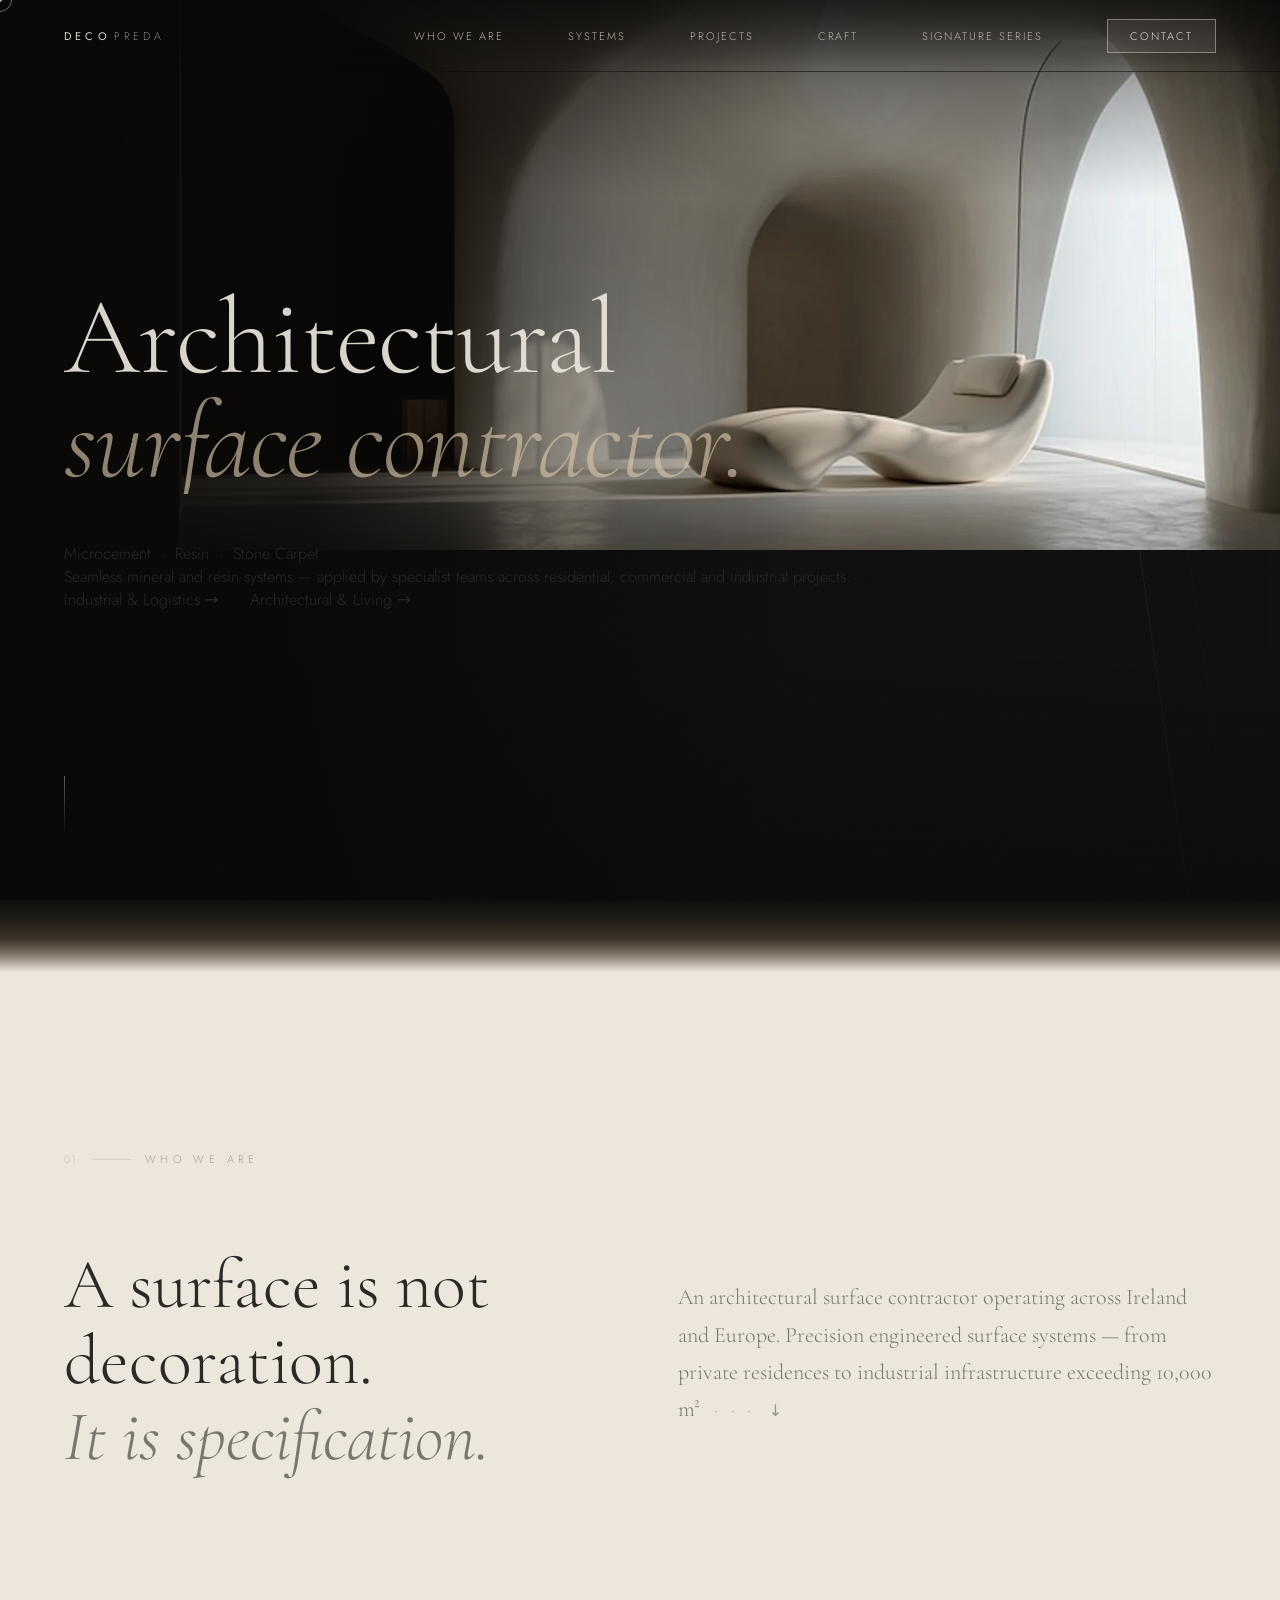
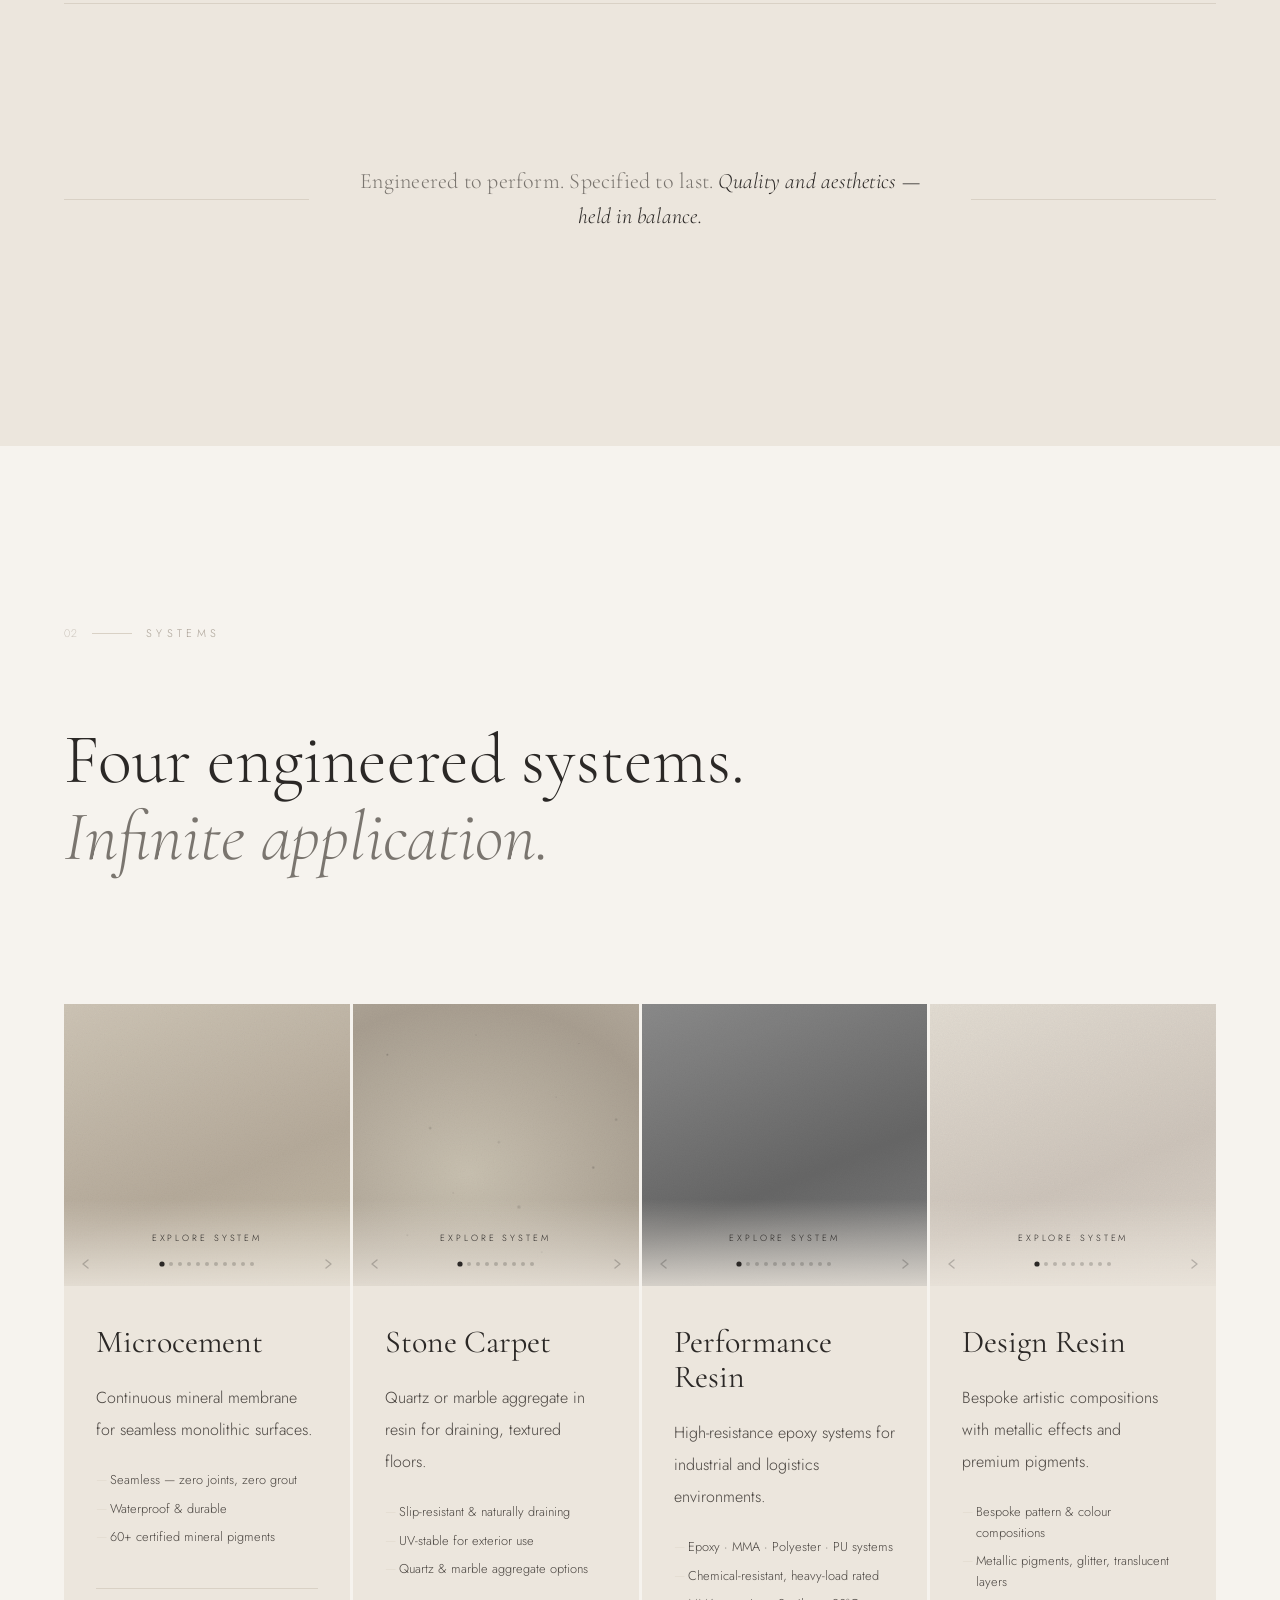
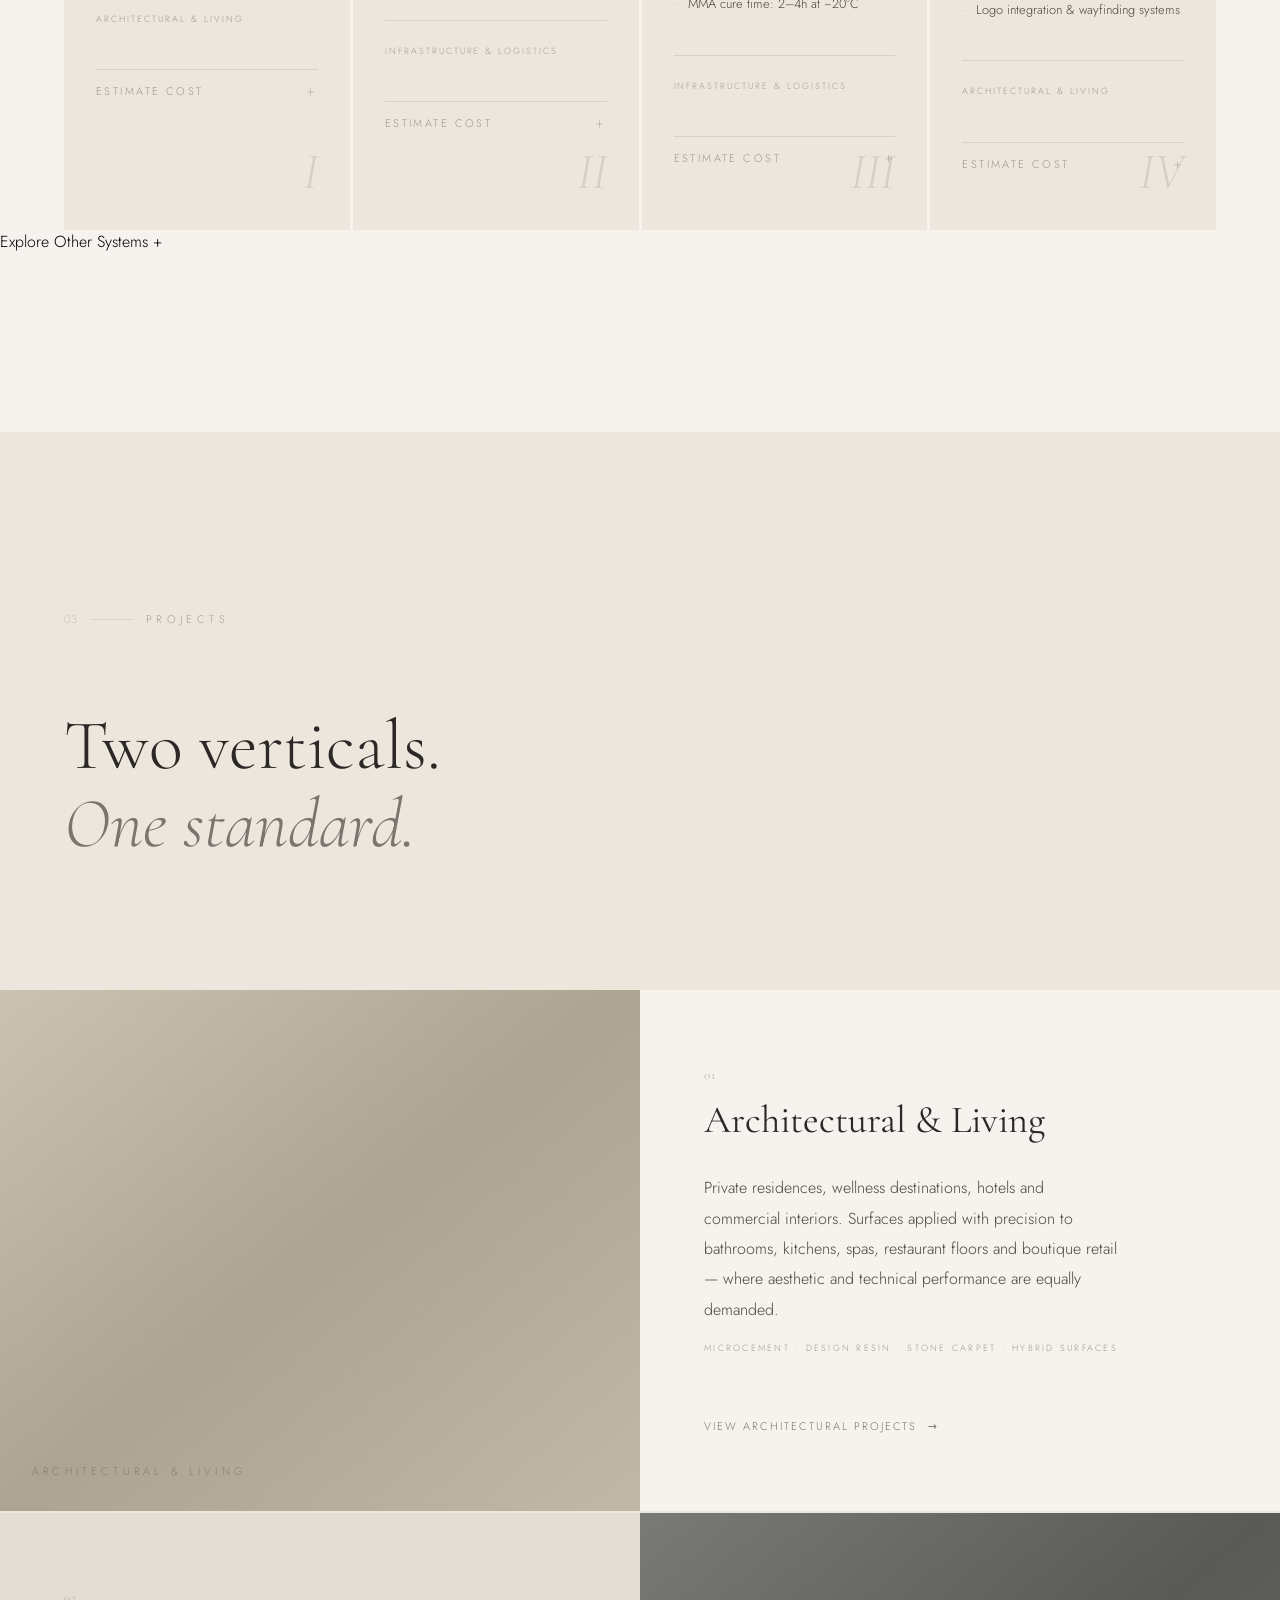
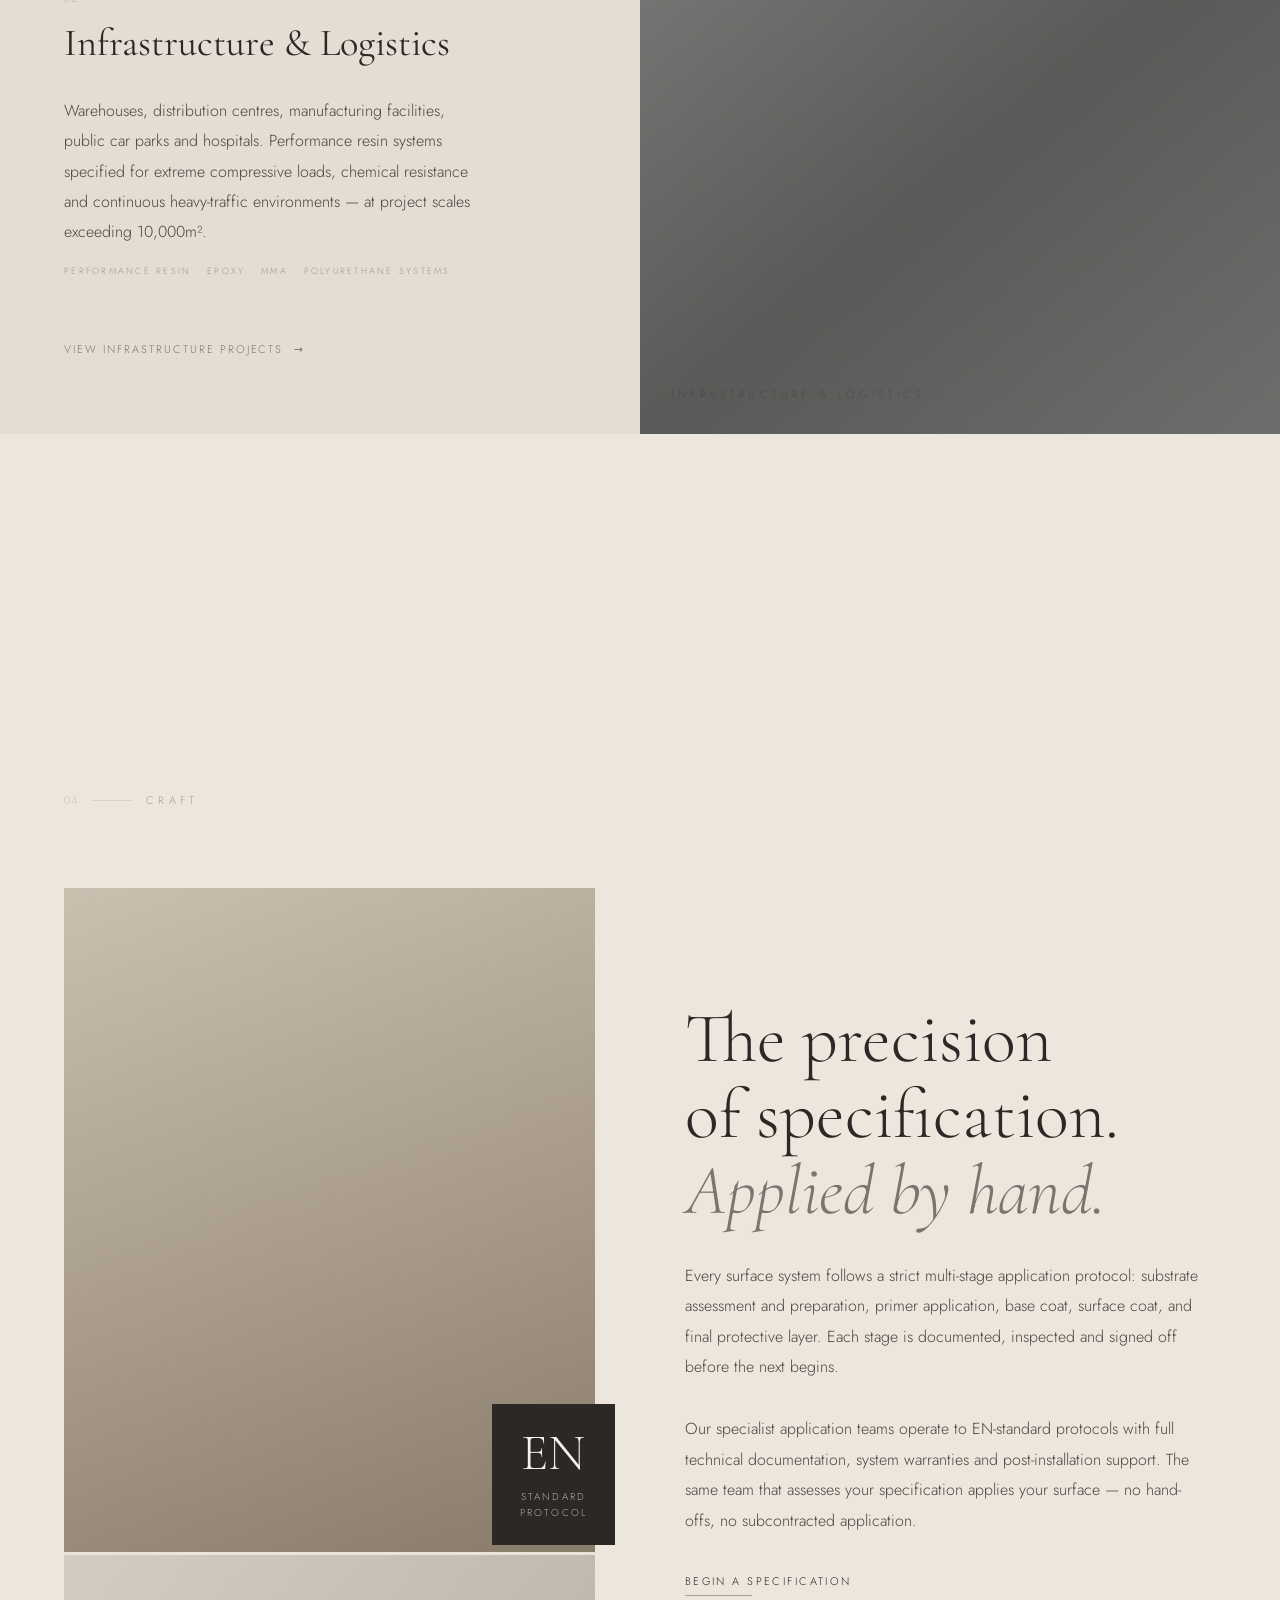
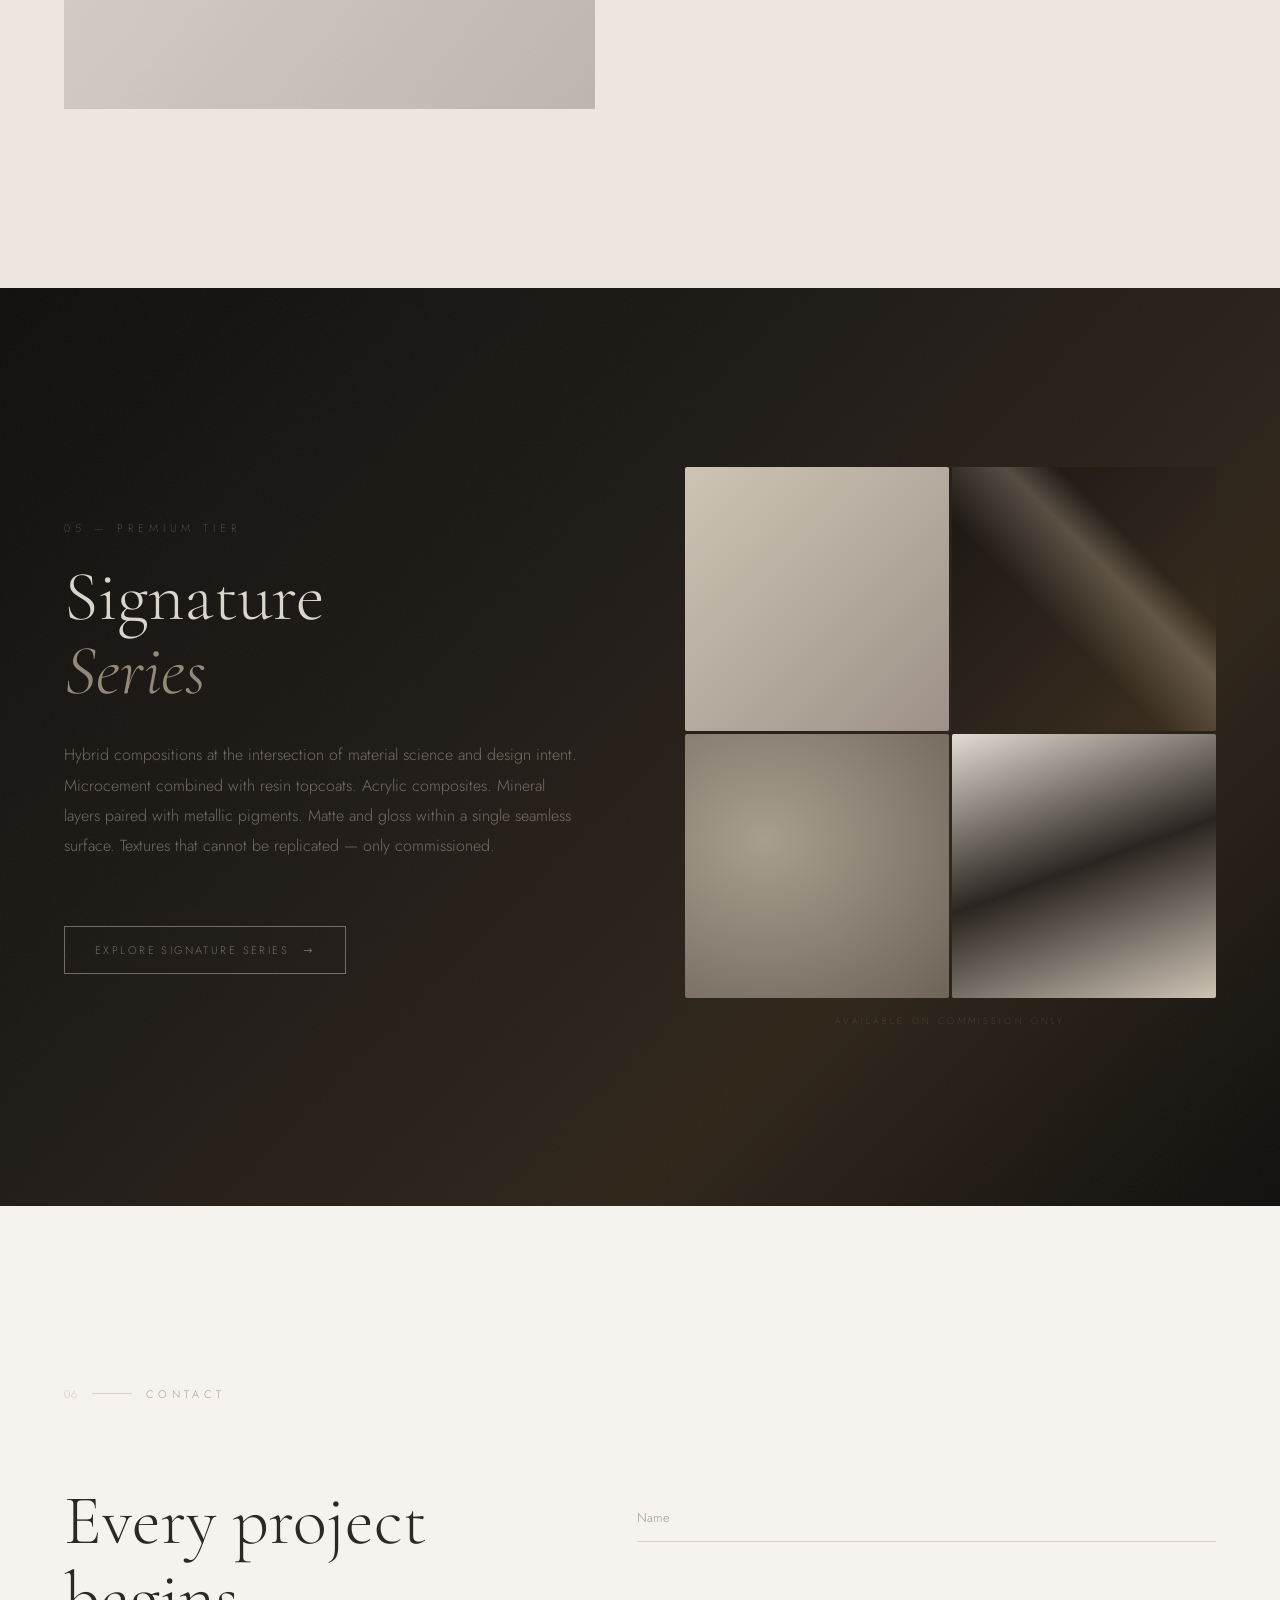
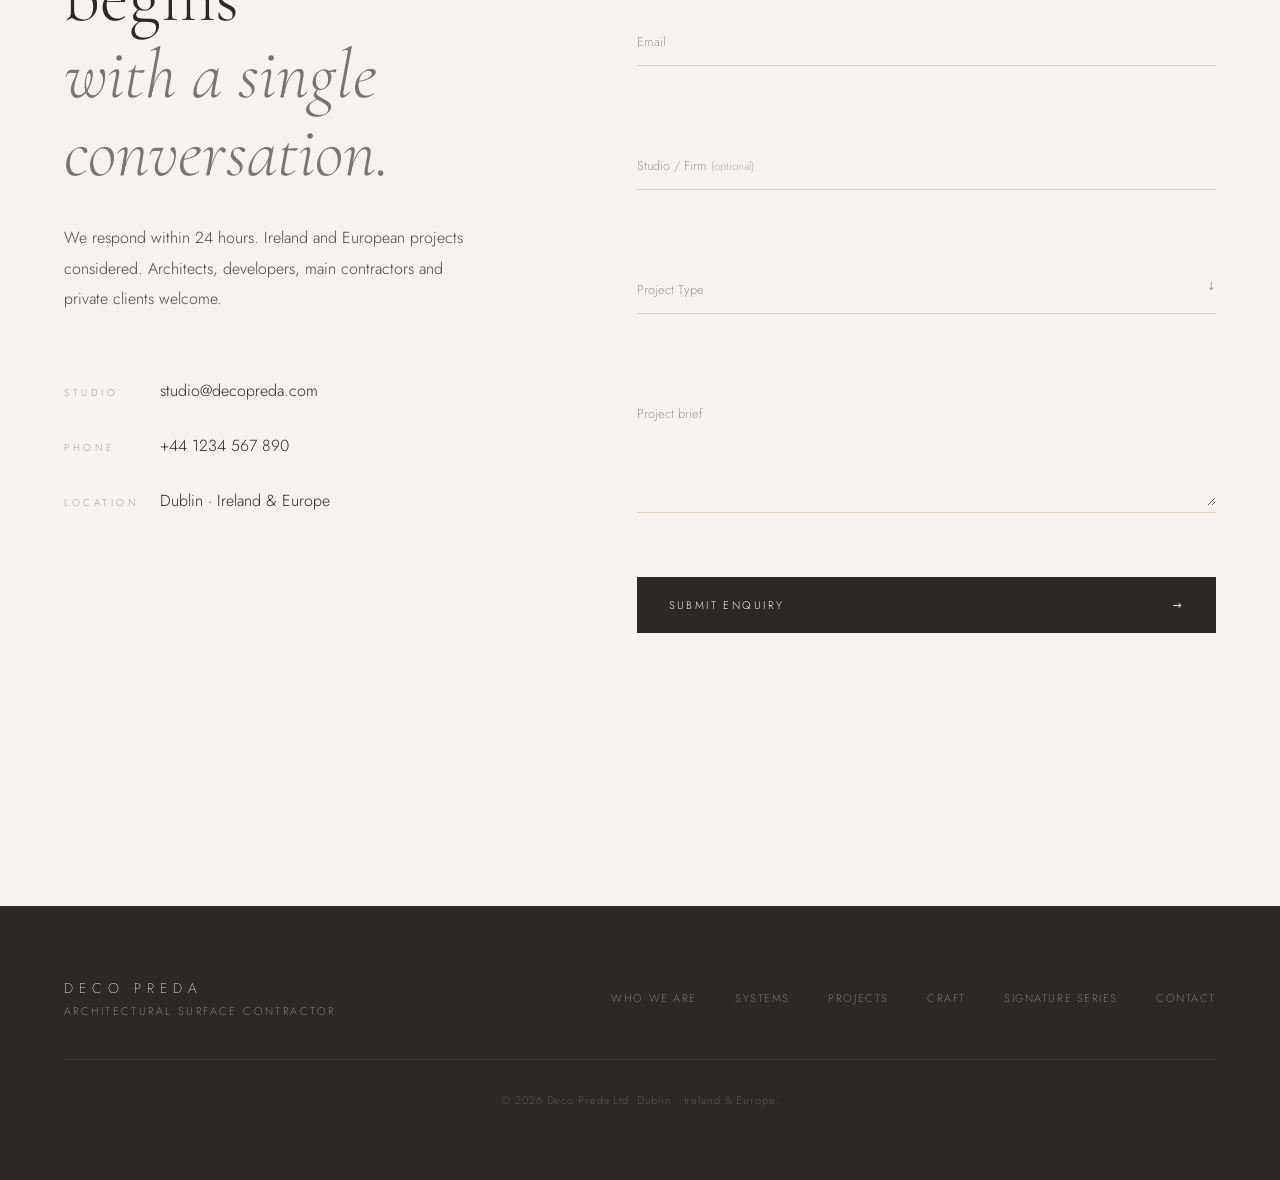
==== commit e782a531: "Update index.html" ====
--- a/index.html
+++ b/index.html
@@ -12,7 +12,7 @@
 </head>
 <body>
 
-  <div class="progress" id="progress" aria-hidden="true"></div>
+  <div class="progress" id="progress" haria-hidden="true"></div>
   <div class="cursor" id="cursor" aria-hidden="true">
     <div class="cursor__ring"></div>
     <div class="cursor__dot"></div>
@@ -58,17 +58,25 @@
         <div class="intro__rule-v intro__rule-v--right" aria-hidden="true"></div>
       </div>
       <div class="intro__content">
-        <p class="intro__overline reveal-hero">
-          Based in Dublin · Serving Ireland &amp; beyond
+        <h1 class="intro__title">
+          <span class="intro__title-row reveal-hero">Architectural</span>
+          <span class="intro__title-row intro__title-row--italic reveal-hero">surface contractor.</span>
+        </h1>
+        <p class="intro__tagline reveal-hero">
+          Microcement &nbsp;·&nbsp; Resin &nbsp;·&nbsp; Stone Carpet
         </p>
-        <h1 class="intro__title">
-          <span class="intro__title-row reveal-hero">Where light</span>
-          <span class="intro__title-row intro__title-row--italic reveal-hero">meets surface.</span>
-        </h1>
+        <p class="intro__desc reveal-hero">
+          Seamless mineral and resin systems — applied by specialist teams
+          across residential, commercial and industrial projects.
+        </p>
         <div class="intro__actions reveal-hero">
-          <a href="#systems" class="btn-ghost" data-cursor="link" data-magnetic>
-            <span class="btn-ghost__label">Discover the Work</span>
-            <span class="btn-ghost__icon" aria-hidden="true">↓</span>
+          <a href="#systems" class="btn-sector btn-sector--ind" id="btnIndustrial" data-cursor="link">
+            <span class="btn-sector__label">Industrial &amp; Logistics</span>
+            <span class="btn-sector__arrow" aria-hidden="true">→</span>
+          </a>
+          <a href="#systems" class="btn-sector btn-sector--arch" id="btnArchitectural" data-cursor="link">
+            <span class="btn-sector__label">Architectural &amp; Living</span>
+            <span class="btn-sector__arrow" aria-hidden="true">→</span>
           </a>
         </div>
       </div>
@@ -79,7 +87,6 @@
 
     <div class="transition-band" aria-hidden="true"></div>
 
-    <!-- ══ II. WHO WE ARE ══ -->
     <!-- ══ II. WHO WE ARE ══ -->
     <section class="who" id="who-we-are" aria-label="Who We Are">
       <div class="wrap">
@@ -92,7 +99,6 @@
 
         <div class="who__accordion">
 
-          <!-- Stânga — titlu sticky -->
           <div class="who__accord-header reveal">
             <h2 class="who__h">
               A surface is not decoration.<br>
@@ -100,7 +106,6 @@
             </h2>
           </div>
 
-          <!-- Dreapta — teaser + conținut expandabil -->
           <div class="who__accord-right">
 
             <div class="who__teaser" id="whoTeaser">
@@ -175,13 +180,13 @@
         <div class="divider reveal" aria-hidden="true"></div>
 
         <div class="brand-statement reveal">
-  <span class="brand-statement__rule" aria-hidden="true"></span>
-  <blockquote class="brand-statement__q">
-    Engineered to perform. Specified to last.
-    <em>Quality and aesthetics — held in balance.</em>
-  </blockquote>
-  <span class="brand-statement__rule" aria-hidden="true"></span>
-</div>
+          <span class="brand-statement__rule" aria-hidden="true"></span>
+          <blockquote class="brand-statement__q">
+            Engineered to perform. Specified to last.
+            <em>Quality and aesthetics — held in balance.</em>
+          </blockquote>
+          <span class="brand-statement__rule" aria-hidden="true"></span>
+        </div>
 
       </div>
     </section>
@@ -194,15 +199,15 @@
           <span class="section-rule" aria-hidden="true"></span>
           <span class="section-label">Systems</span>
         </header>
-        <h2 class="systems__h reveal">
-          Four engineered systems.<br><em>Infinite application.</em>
+        <h2 class="systems__h reveal" id="systemsHeading">
+          Four engineered systems.<br><em id="systemsSubline">Infinite application.</em>
         </h2>
       </div>
 
       <div class="systems__panels">
 
         <!-- SYSTEM I — Microcement -->
-        <article class="panel reveal" aria-label="Microcement">
+        <article class="panel reveal" aria-label="Microcement" data-domain="architectural">
           <div class="panel__surface" role="region" aria-label="Microcement gallery" data-carousel="microcement">
             <div class="pcs__track">
               <div class="pcs__slide pcs__slide--active" style="background:linear-gradient(158deg,#cdc4b5 0%,#b5aa9a 60%,#c4bba8 100%)"><div class="pcs__grain"></div></div>
@@ -271,7 +276,7 @@
         </article>
 
         <!-- SYSTEM II — Stone Carpet -->
-        <article class="panel reveal" aria-label="Stone Carpet">
+        <article class="panel reveal" aria-label="Stone Carpet" data-domain="both">
           <div class="panel__surface" role="region" aria-label="Stone Carpet gallery" data-carousel="stone">
             <div class="pcs__track">
               <div class="pcs__slide pcs__slide--active" style="background:radial-gradient(ellipse 120% 100% at 40% 60%,#c8c0b0 0%,#a89e90 60%,#bdb3a5 100%)"><div class="pcs__grain"></div><div class="pcs__aggregate"></div></div>
@@ -302,7 +307,6 @@
               <li>Quartz &amp; marble aggregate options</li>
             </ul>
             <div class="panel__domain">
-              <span class="panel__domain-tag">Architectural &amp; Living</span>
               <span class="panel__domain-tag panel__domain-tag--infra">Infrastructure &amp; Logistics</span>
             </div>
             <button class="panel__estimate-btn" data-material="stone" aria-expanded="false" aria-controls="calc-stone" type="button">
@@ -340,7 +344,7 @@
         </article>
 
         <!-- SYSTEM III — Performance Resin -->
-        <article class="panel reveal" aria-label="Performance Resin">
+        <article class="panel reveal" aria-label="Performance Resin" data-domain="both">
           <div class="panel__surface" role="region" aria-label="Performance Resin gallery" data-carousel="resin-performance">
             <div class="pcs__track">
               <div class="pcs__slide pcs__slide--active" style="background:linear-gradient(158deg,#8a8a8a 0%,#666666 60%,#808080 100%)"><div class="pcs__grain"></div></div>
@@ -409,7 +413,7 @@
         </article>
 
         <!-- SYSTEM IV — Design Resin -->
-        <article class="panel reveal" aria-label="Design Resin">
+        <article class="panel reveal" aria-label="Design Resin" data-domain="architectural">
           <div class="panel__surface" role="region" aria-label="Design Resin gallery" data-carousel="resin-design">
             <div class="pcs__track">
               <div class="pcs__slide pcs__slide--active" style="background:linear-gradient(158deg,#e2dcd2 0%,#cdc4ba 60%,#dbd3c9 100%)"><div class="pcs__grain"></div></div>
@@ -441,43 +445,41 @@
             </ul>
             <div class="panel__domain">
               <span class="panel__domain-tag">Architectural &amp; Living</span>
-              <span class="panel__domain-tag panel__domain-tag--infra">Infrastructure &amp; Logistics</span>
-            </div>
-            <button class="panel__estimate-btn" data-material="resin" aria-expanded="false" aria-controls="calc-resin-design" type="button">
+            </div>
+            <button class="panel__estimate-btn" data-material="resin-design" aria-expanded="false" aria-controls="calc-resin-design" type="button">
               <span class="panel__estimate-label">Estimate cost</span>
               <span class="panel__estimate-icon" aria-hidden="true">+</span>
             </button>
           </div>
-          <div class="panel__calc" id="calc-resin-design" aria-hidden="true" data-material="resin">
+          <div class="panel__calc" id="calc-resin-design" aria-hidden="true" data-material="resin-design">
             <div class="pcalc">
-              <p class="pcalc__head">Design Resin — <em>cost estimate</em></p>
-              <div class="pcalc__inputs">
-                <div class="pcalc__field">
-                  <label class="pcalc__label" for="pmp-resin-design">Surface area</label>
-                  <div class="pcalc__input-wrap">
-                    <input class="pcalc__input" id="pmp-resin-design" type="number" placeholder="ex: 80" min="1" max="9999" inputmode="numeric" />
-                    <span class="pcalc__unit">m²</span>
-                  </div>
-                </div>
-                <div class="pcalc__field">
-                  <label class="pcalc__label" for="psys-resin-design">System</label>
-                  <div class="pcalc__select-wrap">
-                    <select class="pcalc__select" id="psys-resin-design">
-                      <option value="basic">Basic coat</option>
-                      <option value="medium" selected>Medium</option>
-                      <option value="premium">Premium</option>
-                    </select>
-                    <span class="pcalc__caret" aria-hidden="true">↓</span>
-                  </div>
-                </div>
-              </div>
-              <div class="pcalc__result" id="pres-resin-design" aria-live="polite"><span class="pcalc__neutral">—</span></div>
-              <p class="pcalc__disclaimer">Design Resin pricing varies by pattern complexity. This estimate provides indicative labour costs only.</p>
+              <p class="pcalc__head">Design Resin — <em>bespoke pricing</em></p>
+              <p class="pcalc__bespoke">
+                Pricing is determined by pattern complexity, material selection and surface area.
+                Every Design Resin commission is unique — no standard rate applies.
+              </p>
+              <a href="#contact" class="pcalc__bespoke-cta" data-cursor="link">
+                Request a bespoke estimate →
+              </a>
             </div>
           </div>
         </article>
 
       </div>
+
+      <!-- More Systems Accordion -->
+      <div class="systems__more" id="systemsMore">
+        <button class="systems__more-btn" id="systemsMoreBtn"
+                aria-expanded="false"
+                aria-controls="systemsMorePanel"
+                type="button">
+          <span class="systems__more-label" id="systemsMoreLabel">Explore Other Systems</span>
+          <span class="systems__more-icon" aria-hidden="true">+</span>
+        </button>
+        <div class="systems__more-panel" id="systemsMorePanel" aria-hidden="true" role="region">
+        </div>
+      </div>
+
     </section>
 
     <!-- ══ IV. PROJECTS ══ -->
@@ -515,7 +517,7 @@
             <span class="project-row__num">02</span>
             <h3 class="project-row__title">Infrastructure &amp; Logistics</h3>
             <p class="project-row__body">Warehouses, distribution centres, manufacturing facilities, public car parks and hospitals. Performance resin systems specified for extreme compressive loads, chemical resistance and continuous heavy-traffic environments — at project scales exceeding 10,000m².</p>
-            <p class="project-row__systems">Performance Resin · Stone Carpet · Design Resin (wayfinding)</p>
+            <p class="project-row__systems">Performance Resin · Epoxy · MMA · Polyurethane Systems</p>
             <a href="gallery.html?domain=infrastructure" class="link-arrow" data-cursor="link">View Infrastructure Projects</a>
           </div>
         </div>
--- a/style.css
+++ b/style.css
@@ -87,7 +87,7 @@
   color: var(--dark-text);
   overflow-x: hidden;
   -webkit-font-smoothing: antialiased;
-  cursor: none; /* Replaced by custom cursor */
+  cursor: none;
 }
 
 body.light-body {
@@ -118,13 +118,6 @@
   padding-inline: var(--gut);
 }
 
-
-/* ── Z-Index Scale (strict hierarchy) ──
-   9999 — progress bar    (always on top)
-   9100 — loader          (covers everything on entry)
-   9000 — cursor          (above all content, below loader)
-   1000 — navigation      (fixed header)
-   ─────────────────────────────────────── */
 
 /* ──────────────────────────────────────────
    4. SCROLL PROGRESS
@@ -174,7 +167,6 @@
   z-index: 1;
 }
 
-/* Hover state — discrete halo, dot stays visible */
 .cursor.hovering .cursor__ring {
   width: 40px; height: 40px;
   border: none;
@@ -269,7 +261,6 @@
   border-bottom: 1px solid transparent;
 }
 
-/* Over dark hero — fully transparent with subtle bottom shadow */
 .nav.on-dark {
   background: linear-gradient(
     to bottom,
@@ -279,7 +270,6 @@
   );
 }
 
-/* Scrolled over light sections */
 .nav.on-light {
   background: rgba(246, 243, 238, 0.96);
   backdrop-filter: blur(20px);
@@ -296,16 +286,13 @@
   transition: color var(--dur-mid);
 }
 
-.nav.on-light .nav__wordmark {
-  color: var(--ink);
-}
+.nav.on-light .nav__wordmark { color: var(--ink); }
 
 .nav__wordmark-thin {
   font-weight: 200;
   margin-left: 3px;
 }
 
-/* Desktop nav links */
 .nav__panel {
   display: flex;
   align-items: center;
@@ -338,7 +325,6 @@
 .nav.on-light .nav__item        { color: var(--stone); }
 .nav.on-light .nav__item:hover  { color: var(--ink); }
 
-/* CTA item */
 .nav__item--cta {
   border: 1px solid rgba(214, 204, 192, 0.5);
   padding: 8px 22px;
@@ -368,7 +354,6 @@
   color: var(--ivory);
 }
 
-/* Burger (mobile) */
 .nav__burger {
   display: none;
   flex-direction: column;
@@ -408,7 +393,6 @@
   background: var(--dark-bg);
 }
 
-/* ── Hero background image ── */
 .intro__scene {
   position: absolute;
   inset: 0;
@@ -427,13 +411,9 @@
   50%       { transform: scale(1.03); }
 }
 
-/* Base layers hidden — hero image replaces all gradients */
 .intro__layer--base,
-.intro__layer--mid {
-  display: none;
-}
-
-/* Overlay — seamless nav blend top, strong left for text, soft bottom */
+.intro__layer--mid { display: none; }
+
 .intro__scene::after {
   content: '';
   position: absolute;
@@ -458,12 +438,8 @@
   pointer-events: none;
 }
 
-/* Hide left vertical rule — conflicts with image */
-.intro__rule-v--left {
-  display: none;
-}
-
-/* SVG noise grain — preserves mineral texture feel */
+.intro__rule-v--left { display: none; }
+
 .intro__layer--grain {
   position: absolute;
   inset: 0;
@@ -473,7 +449,6 @@
   mix-blend-mode: screen;
 }
 
-/* Light ray — subtle veil over image */
 .intro__light {
   position: absolute;
   top: -20%;
@@ -506,7 +481,6 @@
   );
 }
 
-/* Vertical architectural rules */
 .intro__rule-v {
   position: absolute;
   top: 10%;
@@ -529,7 +503,6 @@
   to   { opacity: 1; transform: scaleY(1); }
 }
 
-/* Content */
 .intro__content {
   position: relative;
   z-index: 2;
@@ -554,10 +527,6 @@
   margin-bottom: clamp(28px, 4vw, 48px);
 }
 
-.intro__overline .sep {
-  opacity: 0.35;
-}
-
 .intro__title {
   font-family: var(--serif);
   font-weight: 200;
@@ -579,35 +548,12 @@
   color: rgba(214, 196, 170, 0.65);
 }
 
-.intro__body {
-  font-family: var(--sans);
-  font-weight: 300;
-  font-size: var(--t-lg);
-  line-height: 1.8;
-  color: var(--dark-text);
-  max-width: 480px;
-  margin-bottom: var(--s-sm);
-}
-
-/* Services subtitle — below main body line */
-.intro__subtitle {
-  font-family: var(--sans);
-  font-weight: 200;
-  font-size: var(--t-xs);
-  letter-spacing: 0.28em;
-  text-transform: uppercase;
-  color: var(--dark-muted);
-  max-width: 480px;
-  margin-bottom: clamp(40px, 6vw, 64px);
-}
-
 .intro__actions {
   display: flex;
   align-items: center;
   gap: var(--s-md);
 }
 
-/* Scroll cue */
 .intro__scroll {
   position: absolute;
   bottom: var(--s-lg);
@@ -627,9 +573,14 @@
   50%       { transform: scaleY(1.2); opacity: 1; }
 }
 
-
-/* ──────────────────────────────────────────
-   9. TRANSITION BAND — dark → light
+@media (max-width: 600px) {
+  .intro { min-height: 85svh; }
+  .intro__content { padding-bottom: clamp(24px, 4vw, 48px); }
+}
+
+
+/* ──────────────────────────────────────────
+   9. TRANSITION BAND
 ────────────────────────────────────────── */
 .transition-band {
   height: 72px;
@@ -646,7 +597,7 @@
 
 
 /* ──────────────────────────────────────────
-   10. SECTION COMMON — light body
+   10. SECTION COMMON
 ────────────────────────────────────────── */
 .section-head {
   display: flex;
@@ -688,8 +639,6 @@
 /* ──────────────────────────────────────────
    11. BUTTONS
 ────────────────────────────────────────── */
-
-/* Ghost button — dark mode */
 .btn-ghost {
   display: inline-flex;
   align-items: center;
@@ -725,25 +674,14 @@
   transform: translateY(-2px);
 }
 
-.btn-ghost:hover::before {
-  transform: scaleX(1);
-}
+.btn-ghost:hover::before { transform: scaleX(1); }
 
 .btn-ghost__label,
-.btn-ghost__icon {
-  position: relative;
-  z-index: 1;
-}
-
-.btn-ghost__icon {
-  transition: transform var(--dur-mid) var(--ease);
-}
-
-.btn-ghost:hover .btn-ghost__icon {
-  transform: translateY(4px);
-}
-
-/* Underline button — light mode */
+.btn-ghost__icon { position: relative; z-index: 1; }
+
+.btn-ghost__icon { transition: transform var(--dur-mid) var(--ease); }
+.btn-ghost:hover .btn-ghost__icon { transform: translateY(4px); }
+
 .btn-line {
   display: inline-flex;
   flex-direction: column;
@@ -757,9 +695,7 @@
   transition: color var(--dur-fast);
 }
 
-.btn-line__label {
-  pointer-events: none;
-}
+.btn-line__label { pointer-events: none; }
 
 .btn-line__line {
   display: block;
@@ -772,7 +708,6 @@
 .btn-line:hover { color: var(--stone); }
 .btn-line:hover .btn-line__line { width: 100%; }
 
-/* Submit button */
 .btn-submit {
   display: flex;
   align-items: center;
@@ -804,20 +739,14 @@
 }
 
 .btn-submit__label,
-.btn-submit__arrow {
-  position: relative;
-  z-index: 1;
-}
-
-.btn-submit__arrow {
-  transition: transform var(--dur-mid) var(--ease);
-}
+.btn-submit__arrow { position: relative; z-index: 1; }
+
+.btn-submit__arrow { transition: transform var(--dur-mid) var(--ease); }
 
 .btn-submit:hover::before { transform: scaleX(1); }
 .btn-submit:hover { transform: translateY(-2px); box-shadow: 0 16px 48px rgba(43,40,38,0.18); }
 .btn-submit:hover .btn-submit__arrow { transform: translateX(6px); }
 
-/* Arrow text link */
 .link-arrow {
   display: inline-flex;
   align-items: center;
@@ -832,15 +761,8 @@
   margin-top: var(--s-md);
 }
 
-.link-arrow::after {
-  content: '→';
-  transition: transform var(--dur-mid) var(--ease);
-}
-
-.link-arrow:hover {
-  color: var(--ink);
-  gap: 16px;
-}
+.link-arrow::after { content: '→'; }
+.link-arrow:hover { color: var(--ink); gap: 16px; }
 
 
 /* ──────────────────────────────────────────
@@ -859,7 +781,6 @@
   transform: translateY(0);
 }
 
-/* Hero reveals — triggered by JS after loader */
 .reveal-hero {
   opacity: 0;
   transform: translateY(20px);
@@ -875,73 +796,8 @@
 
 
 /* ──────────────────────────────────────────
-   13. ATELIER SECTION
-────────────────────────────────────────── */
-.atelier {
-  background: var(--ivory-2);
-  padding-block: var(--s-2xl);
-}
-
-.atelier__grid {
-  display: grid;
-  grid-template-columns: 1fr 1fr;
-  gap: clamp(48px, 6vw, 100px);
-  align-items: start;
-  margin-bottom: var(--s-xl);
-}
-
-.atelier__h {
-  font-family: var(--serif);
-  font-weight: 300;
-  font-size: var(--t-h2);
-  line-height: 1.08;
-  color: var(--ink);
-}
-
-.atelier__h em {
-  font-style: italic;
-  color: var(--stone);
-}
-
-.atelier__p {
-  font-size: var(--t-base);
-  color: var(--stone);
-  line-height: 1.9;
-  margin-bottom: var(--s-md);
-}
-
-.atelier__metric {
-  margin-top: var(--s-lg);
-  border-top: 1px solid var(--sand);
-  padding-top: var(--s-md);
-}
-
-.atelier__metric-n {
-  font-family: var(--serif);
-  font-weight: 300;
-  font-size: clamp(56px, 6vw, 80px);
-  color: var(--ink);
-  line-height: 1;
-}
-
-.atelier__metric-unit {
-  font-family: var(--sans);
-  font-weight: 200;
-  font-size: var(--t-xs);
-  letter-spacing: 0.3em;
-  text-transform: uppercase;
-  color: var(--taupe-d);
-  margin-left: 8px;
-}
-
-.atelier__metric-label {
-  font-size: var(--t-sm);
-  color: var(--stone-l);
-  letter-spacing: 0.05em;
-  margin-top: 8px;
-}
-
-/* Stats */
+   13. STATS
+────────────────────────────────────────── */
 .stats {
   display: grid;
   grid-template-columns: repeat(4, 1fr) repeat(3, auto);
@@ -991,14 +847,239 @@
 
 
 /* ──────────────────────────────────────────
-   14. MATTER SECTION — Materials
-────────────────────────────────────────── */
-.matter {
+   14. WHO WE ARE — Accordion
+────────────────────────────────────────── */
+.who {
+  background: var(--ivory-2);
+  padding-block: var(--s-2xl);
+}
+
+.who__accordion {
+  display: grid;
+  grid-template-columns: 1fr 1fr;
+  gap: clamp(48px, 6vw, 100px);
+  margin-bottom: var(--s-xl);
+  align-items: start;
+}
+
+.who__accord-header {
+  display: flex;
+  flex-direction: column;
+  justify-content: flex-start;
+  padding-bottom: 0;
+  border-bottom: none;
+  position: sticky;
+  top: calc(var(--nav-h) + 32px);
+}
+.who__accord-right {
+  display: flex;
+  flex-direction: column;
+}
+
+@media (max-width: 1024px) {
+  .who__accordion {
+    grid-template-columns: 1fr;
+  }
+  .who__accord-header {
+    position: static;
+  }
+}
+.who__h {
+  font-family: var(--serif);
+  font-weight: 300;
+  font-size: var(--t-h2);
+  line-height: 1.08;
+  color: var(--ink);
+}
+
+.who__h em { font-style: italic; color: var(--stone); }
+
+/* Old trigger — hidden, replaced by inline */
+.who__trigger { display: none; }
+.who__trigger-line { display: none; }
+.who__trigger-arrow { display: none; }
+
+/* Teaser */
+.who__teaser {
+  padding-top: var(--s-md);
+  max-width: 780px;
+}
+
+.who__teaser--hidden {
+  display: none;
+}
+
+.who__teaser-text {
+  font-family: var(--serif);
+  font-weight: 300;
+  font-size: clamp(17px, 1.8vw, 22px);
+  color: var(--stone);
+  line-height: 1.7;
+}
+
+.who__teaser-ellipsis {
+  color: var(--taupe);
+  letter-spacing: 0.2em;
+}
+
+/* Trigger inline — după puncte */
+.who__trigger-inline {
+  display: inline-flex;
+  align-items: center;
+  justify-content: center;
+  background: transparent;
+  border: none;
+  font-family: var(--sans);
+  font-size: 16px;
+  font-weight: 400;
+  color: var(--ink);
+  cursor: none;
+  padding: 0 0 0 8px;
+  opacity: 0.45;
+  transition: opacity var(--dur-fast),
+              transform var(--dur-mid) var(--ease),
+              color var(--dur-fast);
+  vertical-align: middle;
+  line-height: 1;
+  position: relative;
+  top: -1px;
+}
+
+.who__trigger-inline:hover {
+  opacity: 1;
+  transform: translateY(3px);
+}
+
+/* Collapsible content */
+.who__aside {
+  max-height: 0;
+  overflow: hidden;
+  transition: max-height 0.9s cubic-bezier(0.16, 1, 0.3, 1);
+}
+
+.who__aside.open {
+  max-height: 3000px;
+}
+
+.who__aside-grid {
+  display: grid;
+  grid-template-columns: 1fr 1fr;
+  gap: clamp(48px, 6vw, 100px);
+  padding-top: var(--s-xl);
+}
+
+.who__col { display: flex; flex-direction: column; }
+
+.who__p {
+  font-size: var(--t-base);
+  color: #4A4540;
+  line-height: 1.9;
+  margin-bottom: var(--s-md);
+}
+
+.who__values {
+  display: grid;
+  grid-template-columns: 1fr 1fr;
+  gap: var(--s-md);
+  border-top: 1px solid var(--sand);
+  padding-top: var(--s-lg);
+}
+
+.who__val { display: flex; flex-direction: column; gap: 8px; }
+
+.who__val-title {
+  font-family: var(--serif);
+  font-weight: 400;
+  font-size: clamp(16px, 1.5vw, 20px);
+  color: var(--ink);
+}
+
+.who__val-desc {
+  font-family: var(--sans);
+  font-weight: 300;
+  font-size: var(--t-sm);
+  color: #4A4540;
+  line-height: 1.75;
+}
+
+.who__locations {
+  display: flex;
+  gap: clamp(32px, 5vw, 64px);
+  margin-top: var(--s-lg);
+  padding-top: var(--s-md);
+  border-top: 1px solid var(--sand);
+}
+
+.who__loc { display: flex; flex-direction: column; gap: 6px; }
+
+.who__loc-label {
+  font-family: var(--sans);
+  font-weight: 300;
+  font-size: 10px;
+  letter-spacing: 0.38em;
+  text-transform: uppercase;
+  color: var(--taupe-d);
+}
+
+.who__loc-desc {
+  font-family: var(--sans);
+  font-weight: 300;
+  font-size: var(--t-sm);
+  color: #4A4540;
+}
+
+/* Close trigger — inline după Serving Ireland & Europe */
+.who__trigger-close {
+  display: inline-flex;
+  align-items: center;
+  justify-content: center;
+  background: transparent;
+  border: none;
+  cursor: none;
+  padding: 0 0 0 10px;
+  opacity: 0.45;
+  transition: opacity var(--dur-fast),
+              transform var(--dur-mid) var(--ease);
+  vertical-align: middle;
+  position: relative;
+  top: -1px;
+}
+
+.who__trigger-close::before {
+  content: '↑';
+  font-family: var(--sans);
+  font-size: 16px;
+  font-weight: 400;
+  color: var(--ink);
+  line-height: 1;
+}
+
+.who__trigger-close:hover {
+  opacity: 1;
+  transform: translateY(-3px);
+}
+
+@media (max-width: 900px) {
+  .who__aside-grid { grid-template-columns: 1fr; gap: var(--s-lg); }
+  .who__accord-header { align-items: flex-start; }
+  .who__values { grid-template-columns: 1fr 1fr; }
+}
+
+@media (max-width: 600px) {
+  .who__values { grid-template-columns: 1fr; }
+  .who__locations { flex-direction: column; gap: var(--s-md); }
+}
+
+
+/* ──────────────────────────────────────────
+   15. SYSTEMS
+────────────────────────────────────────── */
+.systems {
   background: var(--ivory);
   padding-block: var(--s-2xl);
 }
 
-.matter__h {
+.systems__h {
   font-family: var(--serif);
   font-weight: 300;
   font-size: var(--t-h2);
@@ -1008,24 +1089,33 @@
   max-width: 700px;
 }
 
-.matter__h em {
-  font-style: italic;
-  color: var(--stone);
-}
-
-/* Three-panel grid */
-.matter__panels {
+.systems__h em { font-style: italic; color: var(--stone); }
+
+.systems__panels {
   max-width: var(--max);
   margin-inline: auto;
   padding-inline: var(--gut);
   display: grid;
-  grid-template-columns: repeat(3, 1fr);
+  grid-template-columns: repeat(4, 1fr);
   gap: 3px;
 }
 
+@media (max-width: 1200px) {
+  .systems__panels { grid-template-columns: repeat(2, 1fr); }
+}
+
+@media (max-width: 900px) {
+  .systems__panels { grid-template-columns: 1fr; }
+}
+
+
+/* ──────────────────────────────────────────
+   16. PANEL
+────────────────────────────────────────── */
 .panel {
   background: var(--ivory-2);
   overflow: hidden;
+  position: relative;
   transition: transform var(--dur-slow) var(--ease),
               box-shadow var(--dur-slow) var(--ease);
 }
@@ -1036,7 +1126,6 @@
   z-index: 2;
 }
 
-/* Material surface — now a carousel container */
 .panel__surface {
   position: relative;
   height: clamp(200px, 22vw, 320px);
@@ -1044,15 +1133,8 @@
   cursor: default;
 }
 
-/* ── Panel Surface Carousel (pcs) ── */
-
-/* Track — all slides stacked */
-.pcs__track {
-  position: absolute;
-  inset: 0;
-}
-
-/* Individual slide */
+.pcs__track { position: absolute; inset: 0; }
+
 .pcs__slide {
   position: absolute;
   inset: 0;
@@ -1061,11 +1143,8 @@
   will-change: opacity;
 }
 
-.pcs__slide--active {
-  opacity: 1;
-}
-
-/* Grain overlay per slide */
+.pcs__slide--active { opacity: 1; }
+
 .pcs__grain {
   position: absolute;
   inset: 0;
@@ -1076,7 +1155,6 @@
   pointer-events: none;
 }
 
-/* Stone aggregate dots — only on stone slides */
 .pcs__aggregate {
   position: absolute;
   inset: 0;
@@ -1096,20 +1174,11 @@
   pointer-events: none;
 }
 
-/* pcs__tag — hidden */
-.pcs__tag {
-  display: none;
-}
-
-/* ── Surface image overlay — bottom controls ── */
 .pcs__tag { display: none; }
 
-/* Foot overlay — absolute bottom of image */
 .pcs__foot {
   position: absolute;
-  bottom: 0;
-  left: 0;
-  right: 0;
+  bottom: 0; left: 0; right: 0;
   z-index: 3;
   display: flex;
   flex-direction: column;
@@ -1120,7 +1189,6 @@
   pointer-events: none;
 }
 
-/* EXPLORE SYSTEM — centrat, underline la hover */
 .pcs__explore {
   display: inline-block;
   position: relative;
@@ -1140,15 +1208,13 @@
   content: '';
   position: absolute;
   bottom: 0; left: 0;
-  width: 0;
-  height: 1px;
+  width: 0; height: 1px;
   background: var(--ink);
   transition: width 0.4s cubic-bezier(0.22, 1, 0.36, 1);
 }
 
 .pcs__explore:hover::after { width: 100%; }
 
-/* Nav row — full width, arrows at edges, dots centre */
 .pcs__nav-row {
   width: 100%;
   display: flex;
@@ -1159,10 +1225,8 @@
   pointer-events: all;
 }
 
-/* Arrows — in flow, black, barely visible */
 .pcs__arrow {
-  width: 20px;
-  height: 20px;
+  width: 20px; height: 20px;
   display: flex;
   align-items: center;
   justify-content: center;
@@ -1179,7 +1243,6 @@
 
 .pcs__arrow:hover { opacity: 1; }
 
-/* Dots — centred between arrows */
 .pcs__dots {
   display: flex;
   gap: 5px;
@@ -1187,8 +1250,7 @@
 }
 
 .pcs__dot {
-  width: 4px;
-  height: 4px;
+  width: 4px; height: 4px;
   border-radius: 50%;
   background: rgba(43,40,38,0.22);
   transition: background var(--dur-mid), transform var(--dur-mid) var(--ease);
@@ -1203,12 +1265,10 @@
   transform: scale(1.3);
 }
 
-/* Hide duplicates in panel__body */
 .panel__explore { display: none; }
 .panel__nav     { display: none; }
 .panel__nav-dots { display: none; }
 .panel__nav-arrow { display: none; }
-
 
 .panel__idx {
   position: absolute;
@@ -1240,60 +1300,333 @@
 
 .panel__desc {
   font-size: var(--t-base);
+  color: #4A4540;
+  line-height: 2.0;
+  margin-bottom: 1.5rem;
+}
+
+.panel__props {
+  display: flex;
+  flex-direction: column;
+  gap: 8px;
+  margin-bottom: 1.5rem;
+}
+
+.panel__props li {
+  font-family: var(--sans);
+  font-weight: 300;
+  font-size: var(--t-sm);
+  color: #4A4540;
+  padding-left: 14px;
+  position: relative;
+  line-height: 1.6;
+}
+
+.panel__props li::before {
+  content: '—';
+  position: absolute;
+  left: 0;
+  color: var(--sand);
+  font-weight: 200;
+}
+
+.panel__domain {
+  margin-top: var(--s-sm);
+  margin-bottom: var(--s-sm);
+  padding-top: var(--s-sm);
+  border-top: 1px solid var(--sand);
+}
+
+.panel__domain-tag {
+  font-family: var(--sans);
+  font-weight: 300;
+  font-size: 9px;
+  letter-spacing: 0.22em;
+  text-transform: uppercase;
+  color: var(--stone-l);
+}
+
+.panel__domain-tag + .panel__domain-tag::before {
+  content: ' · ';
+  color: var(--sand);
+}
+
+.panel__domain-tag--infra { color: var(--taupe-d); }
+
+.panel__estimate-btn {
+  display: flex;
+  align-items: center;
+  justify-content: space-between;
+  width: 100%;
+  margin-top: clamp(20px, 2vw, 28px);
+  padding: 13px 0;
+  border: none;
+  border-top: 1px solid var(--sand);
+  background: transparent;
+  font-family: var(--sans);
+  font-weight: 300;
+  font-size: var(--t-xs);
+  letter-spacing: 0.22em;
+  text-transform: uppercase;
+  color: var(--stone-l);
+  transition: color var(--dur-mid) var(--ease);
+  cursor: none;
+}
+
+.panel__estimate-btn:hover { color: var(--ink); }
+
+.panel__estimate-icon {
+  font-size: 16px;
+  font-weight: 200;
+  line-height: 1;
+  transition: transform var(--dur-mid) var(--ease), color var(--dur-mid);
+  color: var(--taupe-d);
+}
+
+.panel__estimate-btn[aria-expanded="true"] .panel__estimate-icon {
+  transform: rotate(45deg);
   color: var(--stone);
-  line-height: 2.0;
-  margin-bottom: 2.5rem;
-}
-
-/* EXPLORE SYSTEM button — single minimal CTA */
-.panel__explore {
+}
+
+.panel__estimate-btn[aria-expanded="true"] {
+  color: var(--ink);
+  border-top-color: var(--taupe-d);
+}
+
+.panel__calc {
+  max-height: 0;
+  overflow: hidden;
+  transition: max-height 0.65s cubic-bezier(0.16, 1, 0.3, 1);
+  background: var(--ivory-3);
+}
+
+.panel__calc.open { max-height: 600px; }
+
+.pcalc {
+  padding: clamp(20px, 2.5vw, 32px) clamp(24px, 2.5vw, 36px);
+}
+
+.pcalc__head {
+  font-family: var(--serif);
+  font-weight: 300;
+  font-size: clamp(16px, 1.5vw, 20px);
+  color: var(--ink);
+  margin-bottom: clamp(18px, 2vw, 24px);
+  letter-spacing: 0.01em;
+}
+
+.pcalc__head em { font-style: italic; color: var(--stone); }
+
+.pcalc__inputs {
+  display: grid;
+  grid-template-columns: 1fr 1fr;
+  gap: 16px;
+  margin-bottom: 20px;
+}
+
+.pcalc__field {
+  display: flex;
+  flex-direction: column;
+  gap: 8px;
+}
+
+.pcalc__label {
+  font-family: var(--sans);
+  font-weight: 300;
+  font-size: 9px;
+  letter-spacing: 0.38em;
+  text-transform: uppercase;
+  color: var(--taupe-d);
+}
+
+.pcalc__input-wrap {
+  position: relative;
+  border-bottom: 1px solid var(--sand);
+  transition: border-color var(--dur-fast);
+}
+
+.pcalc__input-wrap:focus-within { border-bottom-color: var(--taupe-d); }
+
+.pcalc__input {
+  width: 100%;
+  background: transparent;
+  border: none;
+  outline: none;
+  font-family: var(--serif);
+  font-weight: 300;
+  font-size: clamp(22px, 2.5vw, 30px);
+  color: var(--ink);
+  padding: 6px 36px 6px 0;
+  -moz-appearance: textfield;
+  appearance: textfield;
+  caret-color: var(--taupe-d);
+  cursor: none;
+  opacity: 0.4;
+  transition: opacity var(--dur-fast);
+}
+
+.pcalc__input:focus { opacity: 1; }
+
+.pcalc__input::-webkit-outer-spin-button,
+.pcalc__input::-webkit-inner-spin-button { -webkit-appearance: none; }
+
+.pcalc__unit {
+  position: absolute;
+  right: 2px; bottom: 9px;
+  font-family: var(--sans);
+  font-weight: 300;
+  font-size: 9px;
+  letter-spacing: 0.22em;
+  text-transform: uppercase;
+  color: var(--stone-l);
+  pointer-events: none;
+}
+
+.pcalc__select-wrap {
+  position: relative;
+  background: var(--ivory-2);
+  border-bottom: 1px solid var(--sand);
+  transition: border-bottom-color var(--dur-fast);
+}
+
+.pcalc__select-wrap:focus-within { border-bottom-color: var(--taupe-d); }
+
+.pcalc__select {
+  width: 100%;
+  background: transparent;
+  border: none;
+  outline: none;
+  font-family: var(--sans);
+  font-weight: 300;
+  font-size: var(--t-sm);
+  color: var(--ink);
+  padding: 20px 28px 8px 0;
+  appearance: none;
+  -webkit-appearance: none;
+  cursor: none;
+  line-height: 1.3;
+  background-image: none;
+}
+
+.pcalc__select option {
+  font-family: var(--sans);
+  font-weight: 300;
+  background: var(--ivory-2);
+  color: var(--ink);
+  padding: 8px 0;
+}
+
+.pcalc__caret {
+  position: absolute;
+  right: 4px; bottom: 10px;
+  font-size: 9px;
+  color: var(--stone-l);
+  pointer-events: none;
+  transition: transform var(--dur-fast);
+  line-height: 1;
+}
+
+.pcalc__select:focus ~ .pcalc__caret { transform: rotate(180deg); }
+
+.pcalc__result { min-height: 48px; margin-bottom: 14px; }
+.pcalc__result:empty { min-height: 0; margin: 0; }
+
+.pcalc__neutral {
+  font-family: var(--serif);
+  font-weight: 200;
+  font-size: clamp(32px, 4vw, 48px);
+  line-height: 1;
+  color: rgba(43, 40, 38, 0.18);
+  letter-spacing: 0.05em;
+  display: block;
+}
+
+.pcalc__price {
+  font-family: var(--serif);
+  font-weight: 300;
+  font-size: clamp(32px, 4vw, 48px);
+  line-height: 1;
+  color: var(--ink);
+  letter-spacing: -0.01em;
+  display: block;
+}
+
+.pcalc__bulk-badge {
   display: inline-block;
-  position: relative;
-  font-family: var(--sans);
-  font-weight: 300;
+  font-family: var(--sans);
   font-size: 9px;
-  letter-spacing: 0.32em;
-  text-transform: uppercase;
+  font-weight: 300;
+  letter-spacing: 0.22em;
+  text-transform: uppercase;
+  color: var(--taupe-d);
+  background: var(--ivory-3);
+  border: 0.5px solid var(--sand);
+  border-radius: 20px;
+  padding: 2px 10px;
+  margin-top: 8px;
+}
+
+.pcalc__amount {
+  font-family: var(--serif);
+  font-weight: 300;
+  font-size: clamp(32px, 4vw, 48px);
+  line-height: 1;
+  color: var(--ink);
+  letter-spacing: -0.01em;
+}
+
+.pcalc__amount-unit {
+  font-family: var(--sans);
+  font-size: var(--t-xs);
+  font-weight: 300;
+  letter-spacing: 0.22em;
+  color: var(--taupe-d);
+  margin-left: 8px;
+  text-transform: uppercase;
+}
+
+.pcalc__range {
+  font-family: var(--sans);
+  font-size: 11px;
   color: var(--stone-l);
-  padding-top: clamp(20px, 2vw, 28px);
+  letter-spacing: 0.06em;
+  margin-top: 8px;
+}
+
+.pcalc__rate {
+  font-family: var(--sans);
+  font-size: 10px;
+  color: var(--stone-l);
+  letter-spacing: 0.06em;
+  margin-top: 5px;
+}
+
+.pcalc__disclaimer {
+  font-family: var(--sans);
+  font-weight: 300;
+  font-size: 10px;
+  line-height: 1.7;
+  color: var(--stone-l);
+  letter-spacing: 0.04em;
   border-top: 1px solid var(--sand);
-  margin-top: auto;
-  text-decoration: none;
-  transition: color var(--dur-mid) var(--ease),
-              border-color var(--dur-mid) var(--ease);
-}
-
-/* Underline animation — grows left to right on hover */
-.panel__explore::after {
-  content: '';
-  position: absolute;
-  bottom: -2px;
-  left: 0;
-  width: 0;
-  height: 1px;
-  background: #888;
-  transition: width var(--dur-mid) var(--ease);
-}
-
-.panel__explore:hover {
-  color: var(--ink);
-  border-top-color: var(--taupe-d);
-}
-
-.panel__explore:hover::after {
-  width: 100%;
-}
-
-
-/* ──────────────────────────────────────────
-   15. SPACE SECTION — Applications
-────────────────────────────────────────── */
-.space {
+  padding-top: 12px;
+  margin-top: 16px;
+}
+
+@media (max-width: 500px) {
+  .pcalc__inputs { grid-template-columns: 1fr; }
+}
+
+
+/* ──────────────────────────────────────────
+   17. PROJECTS
+────────────────────────────────────────── */
+.projects {
   background: var(--ivory-2);
   padding-block: var(--s-2xl);
 }
 
-.space__h {
+.projects__h {
   font-family: var(--serif);
   font-weight: 300;
   font-size: var(--t-h2);
@@ -1303,65 +1636,48 @@
   max-width: 600px;
 }
 
-.space__h em {
-  font-style: italic;
-  color: var(--stone);
-}
-
-/* Alternating rows */
-.spaces {
+.projects__h em { font-style: italic; color: var(--stone); }
+
+.project-rows {
   display: flex;
   flex-direction: column;
   gap: 2px;
 }
 
-.space-row {
+.project-row {
   display: grid;
   grid-template-columns: 1fr 1fr;
   min-height: clamp(340px, 40vw, 540px);
   overflow: hidden;
 }
 
-.space-row--inv {
-  direction: rtl;
-}
-
-.space-row--inv > * {
-  direction: ltr;
-}
-
-/* Visual panel */
-.space-row__img {
+.project-row--inv { direction: rtl; }
+.project-row--inv > * { direction: ltr; }
+
+.project-row__img {
   position: relative;
   overflow: hidden;
 }
 
-.space-row__img--res {
+.project-row__img--arch {
   background: linear-gradient(140deg, #cec4b4 0%, #b0a594 50%, #c4baa8 100%);
 }
 
-.space-row__img--spa {
-  background: linear-gradient(135deg, #c4bcb0 0%, #a8a098 50%, #bab3a8 100%);
-}
-
-.space-row__img--hosp {
-  background: linear-gradient(130deg, #ddd6ca 0%, #c5beb4 50%, #d4cec6 100%);
-}
-
-/* Grain on spatial images */
-.space-row__img::before {
+.project-row__img--infra {
+  background: linear-gradient(140deg, #7a7a78 0%, #5a5a58 50%, #6e6e6c 100%);
+}
+
+.project-row__img::before {
   content: '';
   position: absolute;
   inset: 0;
-  background-image:
-    url("data:image/svg+xml,%3Csvg xmlns='http://www.w3.org/2000/svg' width='512' height='512'%3E%3Cfilter id='g'%3E%3CfeTurbulence type='fractalNoise' baseFrequency='0.7' numOctaves='4' stitchTiles='stitch'/%3E%3CfeColorMatrix type='saturate' values='0.25'/%3E%3C/filter%3E%3Crect width='100%25' height='100%25' filter='url(%23g)' opacity='0.1'/%3E%3C/svg%3E");
+  background-image: url("data:image/svg+xml,%3Csvg xmlns='http://www.w3.org/2000/svg' width='512' height='512'%3E%3Cfilter id='g'%3E%3CfeTurbulence type='fractalNoise' baseFrequency='0.7' numOctaves='4' stitchTiles='stitch'/%3E%3CfeColorMatrix type='saturate' values='0.25'/%3E%3C/filter%3E%3Crect width='100%25' height='100%25' filter='url(%23g)' opacity='0.1'/%3E%3C/svg%3E");
   mix-blend-mode: multiply;
   opacity: 0.6;
   z-index: 1;
 }
 
-/* Subtle zoom on hover */
-.space-row__img::after {
+.project-row__img::after {
   content: '';
   position: absolute;
   inset: 0;
@@ -1369,12 +1685,9 @@
   transition: transform 0.9s var(--ease);
 }
 
-.space-row:hover .space-row__img::after {
-  transform: scale(1.04);
-}
-
-/* Caption overlay */
-.space-row__caption {
+.project-row:hover .project-row__img::after { transform: scale(1.04); }
+
+.project-row__caption {
   position: absolute;
   bottom: var(--s-md);
   left: var(--s-md);
@@ -1387,8 +1700,7 @@
   color: rgba(43, 40, 38, 0.5);
 }
 
-/* Text panel */
-.space-row__text {
+.project-row__text {
   background: var(--ivory);
   padding: clamp(40px, 6vw, 88px) clamp(36px, 5vw, 72px);
   display: flex;
@@ -1396,11 +1708,9 @@
   justify-content: center;
 }
 
-.space-row--inv .space-row__text {
-  background: var(--ivory-3);
-}
-
-.space-row__num {
+.project-row--inv .project-row__text { background: var(--ivory-3); }
+
+.project-row__num {
   font-family: var(--serif);
   font-size: 13px;
   color: var(--taupe);
@@ -1409,7 +1719,7 @@
   margin-bottom: var(--s-sm);
 }
 
-.space-row__title {
+.project-row__title {
   font-family: var(--serif);
   font-weight: 400;
   font-size: var(--t-h3);
@@ -1418,16 +1728,38 @@
   margin-bottom: var(--s-md);
 }
 
-.space-row__body {
+.project-row__body {
   font-size: var(--t-base);
-  color: var(--stone);
+  color: #4A4540;
   line-height: 1.9;
-  max-width: 400px;
-}
-
-
-/* ──────────────────────────────────────────
-   16. CRAFT SECTION — About
+  max-width: 420px;
+  margin-bottom: var(--s-sm);
+}
+
+.project-row__systems {
+  font-family: var(--sans);
+  font-weight: 300;
+  font-size: 9px;
+  letter-spacing: 0.25em;
+  text-transform: uppercase;
+  color: var(--stone-l);
+  margin-bottom: var(--s-md);
+}
+
+@media (max-width: 900px) {
+  .project-row,
+  .project-row--inv {
+    grid-template-columns: 1fr;
+    direction: ltr;
+    min-height: auto;
+  }
+  .project-row__img { height: 280px; }
+  .project-row__text { padding: var(--s-lg) var(--gut); }
+}
+
+
+/* ──────────────────────────────────────────
+   18. CRAFT
 ────────────────────────────────────────── */
 .craft {
   background: var(--ivory-2);
@@ -1441,14 +1773,8 @@
   align-items: center;
 }
 
-/* Visual composition */
-.craft__visual {
-  position: relative;
-}
-
-.craft__img {
-  overflow: hidden;
-}
+.craft__visual { position: relative; }
+.craft__img { overflow: hidden; }
 
 .craft__img--a {
   aspect-ratio: 4 / 5;
@@ -1462,7 +1788,6 @@
   margin-top: 3px;
 }
 
-/* Grain on craft images */
 .craft__img::after {
   content: '';
   position: absolute;
@@ -1474,7 +1799,6 @@
 
 .craft__plaque {
   position: absolute;
-  bottom: clamp(100px,12vw,160px) + 6px;
   bottom: calc(clamp(100px, 12vw, 160px) + 10px);
   right: -20px;
   background: var(--ink);
@@ -1512,14 +1836,11 @@
   margin-bottom: var(--s-md);
 }
 
-.craft__h em {
-  font-style: italic;
-  color: var(--stone);
-}
+.craft__h em { font-style: italic; color: var(--stone); }
 
 .craft__p {
   font-size: var(--t-base);
-  color: var(--stone);
+  color: #4A4540;
   line-height: 1.9;
   margin-bottom: var(--s-md);
   max-width: 520px;
@@ -1527,124 +1848,103 @@
 
 
 /* ──────────────────────────────────────────
-   16b. ABOUT SECTION
-────────────────────────────────────────── */
-.about {
-  background: var(--ivory);
+   19. SIGNATURE SERIES BAND
+────────────────────────────────────────── */
+.sig-band {
+  position: relative;
+  overflow: hidden;
   padding-block: var(--s-2xl);
 }
 
-.about__grid {
+.sig-band__bg {
+  position: absolute;
+  inset: 0;
+  background: linear-gradient(135deg, #0f0e0c 0%, #1e1a16 40%, #2e2518 70%, #0f0e0c 100%);
+  z-index: 0;
+}
+
+.sig-band__bg::after {
+  content: '';
+  position: absolute;
+  inset: 0;
+  background-image: url("data:image/svg+xml,%3Csvg xmlns='http://www.w3.org/2000/svg' width='512' height='512'%3E%3Cfilter id='n'%3E%3CfeTurbulence type='fractalNoise' baseFrequency='0.65' numOctaves='4' stitchTiles='stitch'/%3E%3CfeColorMatrix type='saturate' values='0.3'/%3E%3C/filter%3E%3Crect width='100%25' height='100%25' filter='url(%23n)' opacity='0.06'/%3E%3C/svg%3E");
+  opacity: 0.6;
+  mix-blend-mode: screen;
+}
+
+.sig-band__content { position: relative; z-index: 1; }
+
+.sig-band__inner {
   display: grid;
   grid-template-columns: 1fr 1fr;
-  gap: clamp(48px, 6vw, 100px);
-  align-items: start;
-}
-
-.about__h {
+  gap: clamp(48px, 7vw, 100px);
+  align-items: center;
+}
+
+.sig-band__eyebrow {
+  display: block;
+  font-family: var(--sans);
+  font-weight: 200;
+  font-size: var(--t-xs);
+  letter-spacing: 0.45em;
+  text-transform: uppercase;
+  color: rgba(183, 174, 163, 0.55);
+  margin-bottom: clamp(16px, 2vw, 24px);
+}
+
+.sig-band__h {
   font-family: var(--serif);
-  font-weight: 300;
+  font-weight: 200;
   font-size: var(--t-h2);
-  line-height: 1.08;
-  color: var(--ink);
-}
-
-.about__h em {
-  font-style: italic;
-  color: var(--stone);
-}
-
-.about__p {
+  line-height: 1.05;
+  color: var(--dark-text);
+  margin-bottom: var(--s-md);
+}
+
+.sig-band__h em { font-style: italic; color: rgba(214, 196, 170, 0.65); }
+
+.sig-band__p {
   font-size: var(--t-base);
-  color: var(--stone);
+  color: var(--dark-muted);
   line-height: 1.9;
-  margin-bottom: var(--s-md);
-}
-
-.about__locations {
-  display: flex;
-  flex-direction: column;
-  gap: var(--s-sm);
-  margin-top: var(--s-lg);
-  border-top: 1px solid var(--sand);
-  padding-top: var(--s-md);
-}
-
-.about__loc-item {
-  display: grid;
-  grid-template-columns: 80px 1fr;
-  gap: var(--s-sm);
-  align-items: baseline;
-}
-
-.about__loc-label {
-  font-family: var(--sans);
-  font-size: 10px;
-  font-weight: 400;
-  letter-spacing: 0.35em;
-  text-transform: uppercase;
-  color: var(--taupe-d);
-}
-
-.about__loc-desc {
-  font-family: var(--sans);
-  font-size: var(--t-sm);
-  font-weight: 300;
-  color: var(--stone);
-}
-
-/* Values grid */
-.about__values {
+  max-width: 520px;
+  margin-bottom: var(--s-lg);
+}
+
+.sig-band__cta { display: inline-flex; }
+
+.sig-band__swatches {
   display: grid;
   grid-template-columns: 1fr 1fr;
-  gap: var(--s-md);
-  margin-top: var(--s-lg);
-  margin-bottom: var(--s-md);
-  border-top: 1px solid var(--sand);
-  padding-top: var(--s-lg);
-}
-
-.about__val {
-  display: flex;
-  flex-direction: column;
-  gap: 10px;
-}
-
-.about__val-title {
-  font-family: var(--serif);
-  font-weight: 400;
-  font-size: clamp(16px, 1.5vw, 20px);
-  color: var(--ink);
-  letter-spacing: 0.02em;
-}
-
-.about__val-desc {
-  font-family: var(--sans);
-  font-weight: 300;
-  font-size: var(--t-sm);
-  color: var(--stone);
-  line-height: 1.75;
-}
-
-@media (max-width: 1024px) {
-  .about__grid {
-    grid-template-columns: 1fr;
-    gap: var(--s-lg);
-  }
-  .about__values {
-    grid-template-columns: 1fr 1fr;
-  }
-}
-
-@media (max-width: 600px) {
-  .about__values {
-    grid-template-columns: 1fr;
-  }
-}
-
-
-/* ──────────────────────────────────────────
-   17. COMMISSION SECTION — Contact
+  gap: 3px;
+  margin-bottom: var(--s-sm);
+}
+
+.sig-band__swatch { aspect-ratio: 1; border-radius: 2px; }
+.sig-band__swatch--1 { background: linear-gradient(135deg, #cdc4b5, #9e9288); }
+.sig-band__swatch--2 { background: linear-gradient(135deg, #1a1714, #3d3020); position: relative; overflow: hidden; }
+.sig-band__swatch--2::after { content: ''; position: absolute; inset: 0; background: linear-gradient(45deg, transparent 40%, rgba(214,196,170,0.3) 60%, transparent 70%); }
+.sig-band__swatch--3 { background: radial-gradient(ellipse at 30% 40%, #a89e90, #6e6458); }
+.sig-band__swatch--4 { background: linear-gradient(160deg, #e2dcd2 0%, #2a2520 50%, #cdc4b5 100%); }
+
+.sig-band__note {
+  font-family: var(--sans);
+  font-weight: 200;
+  font-size: 9px;
+  letter-spacing: 0.35em;
+  text-transform: uppercase;
+  color: rgba(183, 174, 163, 0.35);
+  text-align: center;
+}
+
+@media (max-width: 900px) {
+  .sig-band__inner { grid-template-columns: 1fr; }
+  .sig-band__swatches { max-width: 320px; margin-inline: auto; }
+}
+
+
+/* ──────────────────────────────────────────
+   20. CONTACT
 ────────────────────────────────────────── */
 .commission {
   background: var(--ivory);
@@ -1667,14 +1967,11 @@
   margin-bottom: var(--s-md);
 }
 
-.commission__h em {
-  font-style: italic;
-  color: var(--stone);
-}
+.commission__h em { font-style: italic; color: var(--stone); }
 
 .commission__body {
   font-size: var(--t-base);
-  color: var(--stone);
+  color: #4A4540;
   line-height: 1.9;
   max-width: 400px;
   margin-bottom: var(--s-lg);
@@ -1711,16 +2008,9 @@
   transition: color var(--dur-fast);
 }
 
-.commission__contact-row a:hover {
-  color: var(--taupe-d);
-}
-
-/* Form */
-.form {
-  display: flex;
-  flex-direction: column;
-  gap: 0;
-}
+.commission__contact-row a:hover { color: var(--taupe-d); }
+
+.form { display: flex; flex-direction: column; gap: 0; }
 
 .f {
   position: relative;
@@ -1748,21 +2038,16 @@
 .f select { cursor: none; }
 .f textarea { resize: vertical; min-height: 96px; }
 
-/* Floating label */
 .f label {
   position: absolute;
-  top: 26px;
-  left: 0;
+  top: 26px; left: 0;
   font-family: var(--sans);
   font-weight: 300;
   font-size: var(--t-sm);
   color: var(--stone-l);
   pointer-events: none;
-  transition:
-    top 0.24s var(--ease),
-    font-size 0.24s var(--ease),
-    color 0.24s,
-    letter-spacing 0.24s var(--ease);
+  transition: top 0.24s var(--ease), font-size 0.24s var(--ease),
+              color 0.24s, letter-spacing 0.24s var(--ease);
 }
 
 .f input:focus ~ label,
@@ -1778,55 +2063,31 @@
   text-transform: uppercase;
 }
 
-/* Animated bottom bar */
 .f__bar {
   position: absolute;
-  bottom: -1px;
-  left: 0;
-  width: 0;
-  height: 1px;
+  bottom: -1px; left: 0;
+  width: 0; height: 1px;
   background: var(--taupe-d);
   transition: width var(--dur-mid) var(--ease);
 }
 
 .f:focus-within .f__bar { width: 100%; }
-
-/* Optional label text */
-.f__opt {
-  color: var(--taupe);
-  font-size: 0.9em;
-}
-
-/* Select caret */
+.f__opt { color: var(--taupe); font-size: 0.9em; }
+
 .f--sel .f__caret {
   position: absolute;
-  right: 0;
-  top: 24px;
+  right: 0; top: 24px;
   font-size: 11px;
   color: var(--stone-l);
   pointer-events: none;
   transition: transform var(--dur-fast);
 }
 
-.f--sel select:focus ~ .f__caret {
-  transform: rotate(180deg);
-}
-
-/* Error state */
-.f--error {
-  border-bottom-color: #b05a4a;
-}
-
-.f--error label {
-  color: #b05a4a;
-}
-
-.f--error .f__bar {
-  background: #b05a4a;
-  width: 100%;
-}
-
-/* Success message */
+.f--sel select:focus ~ .f__caret { transform: rotate(180deg); }
+.f--error { border-bottom-color: #b05a4a; }
+.f--error label { color: #b05a4a; }
+.f--error .f__bar { background: #b05a4a; width: 100%; }
+
 .form-ok {
   margin-top: var(--s-md);
   text-align: center;
@@ -1840,7 +2101,6 @@
 
 .form-ok.show { opacity: 1; }
 
-/* Error banner — EmailJS / network failures */
 .form-err {
   margin-top: var(--s-sm);
   text-align: center;
@@ -1859,7 +2119,7 @@
 
 
 /* ──────────────────────────────────────────
-   18. FOOTER
+   21. FOOTER
 ────────────────────────────────────────── */
 .foot {
   background: var(--ink);
@@ -1923,35 +2183,20 @@
 
 
 /* ──────────────────────────────────────────
-   19. RESPONSIVE — tablet ≤ 1024px
+   22. RESPONSIVE — tablet ≤ 1024px
 ────────────────────────────────────────── */
 @media (max-width: 1024px) {
-
-  .atelier__grid {
-    grid-template-columns: 1fr;
-    gap: var(--s-lg);
-  }
-
-  .stats {
-    grid-template-columns: repeat(2, 1fr);
-    gap: var(--s-md);
-  }
-
+  .stats { grid-template-columns: repeat(2, 1fr); gap: var(--s-md); }
   .stat__sep { display: none; }
-
   .craft__grid,
-  .commission__grid {
-    grid-template-columns: 1fr;
-    gap: var(--s-lg);
-  }
-
+  .commission__grid { grid-template-columns: 1fr; gap: var(--s-lg); }
   .craft__visual { max-width: 560px; }
   .craft__plaque { right: 0; }
 }
 
 
 /* ──────────────────────────────────────────
-   20. RESPONSIVE — mobile nav ≤ 900px
+   23. RESPONSIVE — mobile ≤ 900px
 ────────────────────────────────────────── */
 @media (max-width: 900px) {
 
@@ -1989,32 +2234,13 @@
     color: var(--taupe-d);
   }
 
-  .nav__item--cta:hover {
-    background: none;
-    color: var(--ink);
-  }
-
+  .nav__item--cta:hover { background: none; color: var(--ink); }
   .nav__item::after { display: none; }
-
-  .matter__panels {
-    grid-template-columns: 1fr;
-  }
-
-  .space-row,
-  .space-row--inv {
-    grid-template-columns: 1fr;
-    direction: ltr;
-    min-height: auto;
-  }
-
-  .space-row__img { height: 280px; }
-  .space-row__text { padding: var(--s-lg) var(--gut); }
-
-}
-
-
-/* ──────────────────────────────────────────
-   21. RESPONSIVE — small ≤ 600px
+}
+
+
+/* ──────────────────────────────────────────
+   24. RESPONSIVE — small ≤ 600px
 ────────────────────────────────────────── */
 @media (max-width: 600px) {
   :root {
@@ -2024,38 +2250,15 @@
   }
 
   .intro__rule-v { display: none; }
-
-  .stats {
-    grid-template-columns: 1fr 1fr;
-  }
-
-  .foot__inner {
-    flex-direction: column;
-    align-items: flex-start;
-  }
-
-  .foot__nav {
-    flex-wrap: wrap;
-    gap: var(--s-sm);
-  }
-}
-
-
-
-
-/* ──────────────────────────────────────────
-   PANEL GALLERY CAROUSEL
-   Minimal Scandinavian — clean arrows,
-   dot indicators, slide transition
-────────────────────────────────────────── */
-
-.panel__gallery {
-  background: var(--ivory);
-  border-top: 1px solid var(--sand);
-  padding: clamp(20px, 2.5vw, 28px) 0 clamp(24px, 3vw, 36px);
-}
-
-/* Carousel wrapper */
+  .stats { grid-template-columns: 1fr 1fr; }
+  .foot__inner { flex-direction: column; align-items: flex-start; }
+  .foot__nav { flex-wrap: wrap; gap: var(--s-sm); }
+}
+
+
+/* ──────────────────────────────────────────
+   25. PANEL CAROUSEL
+────────────────────────────────────────── */
 .pcarousel {
   display: flex;
   align-items: center;
@@ -2063,25 +2266,20 @@
   position: relative;
 }
 
-/* Track viewport — clips overflow */
 .pcarousel__track-wrap {
   flex: 1;
   overflow: hidden;
   cursor: grab;
 }
 
-.pcarousel__track-wrap:active {
-  cursor: grabbing;
-}
-
-/* Sliding track */
+.pcarousel__track-wrap:active { cursor: grabbing; }
+
 .pcarousel__track {
   display: flex;
   transition: transform 0.55s cubic-bezier(0.22, 1, 0.36, 1);
   will-change: transform;
 }
 
-/* Individual slide */
 .pcarousel__slide {
   flex: 0 0 33.333%;
   aspect-ratio: 4 / 3;
@@ -2090,12 +2288,9 @@
   flex-shrink: 0;
 }
 
-/* Label overlay */
 .pcarousel__label {
   position: absolute;
-  bottom: 0;
-  left: 0;
-  right: 0;
+  bottom: 0; left: 0; right: 0;
   padding: 10px 12px;
   font-family: var(--sans);
   font-weight: 300;
@@ -2108,14 +2303,10 @@
   transition: opacity 0.3s var(--ease);
 }
 
-.pcarousel__slide:hover .pcarousel__label {
-  opacity: 1;
-}
-
-/* Arrow buttons */
+.pcarousel__slide:hover .pcarousel__label { opacity: 1; }
+
 .pcarousel__arrow {
-  width: 40px;
-  height: 40px;
+  width: 40px; height: 40px;
   flex-shrink: 0;
   display: flex;
   align-items: center;
@@ -2128,23 +2319,13 @@
   transition: color var(--dur-fast), transform var(--dur-fast);
   z-index: 2;
   padding: 0;
-  font-family: var(--sans);
-  font-weight: 200;
-}
-
-.pcarousel__arrow:hover {
-  color: var(--ink);
-}
-
+}
+
+.pcarousel__arrow:hover { color: var(--ink); }
 .pcarousel__arrow--prev:hover { transform: translateX(-2px); }
 .pcarousel__arrow--next:hover { transform: translateX(2px); }
-
-.pcarousel__arrow:disabled {
-  opacity: 0.2;
-  pointer-events: none;
-}
-
-/* Dot indicators */
+.pcarousel__arrow:disabled { opacity: 0.2; pointer-events: none; }
+
 .pcarousel__dots {
   display: flex;
   justify-content: center;
@@ -2154,8 +2335,7 @@
 }
 
 .pcarousel__dot {
-  width: 4px;
-  height: 4px;
+  width: 4px; height: 4px;
   border-radius: 50%;
   background: var(--sand);
   transition: background var(--dur-mid), transform var(--dur-mid);
@@ -2167,1069 +2347,64 @@
   transform: scale(1.4);
 }
 
-/* View More link */
-.pcarousel__more {
-  display: flex;
-  flex-direction: column;
-  align-items: center;
-  gap: 8px;
-  margin-top: 20px;
-  padding-inline: 40px;
-  font-family: var(--sans);
-  font-weight: 300;
-  font-size: 10px;
-  letter-spacing: 0.32em;
-  text-transform: uppercase;
-  color: var(--stone-l);
-  transition: color var(--dur-mid) var(--ease);
-  text-decoration: none;
-}
-
-.pcarousel__more:hover {
-  color: var(--ink);
-}
-
-.pcarousel__more-line {
-  display: block;
-  width: 32px;
-  height: 1px;
-  background: var(--sand);
-  transition: width var(--dur-mid) var(--ease), background var(--dur-mid);
-}
-
-.pcarousel__more:hover .pcarousel__more-line {
-  width: 56px;
-  background: var(--taupe-d);
-}
-
-/* Mobile — 1 slide at a time */
 @media (max-width: 900px) {
-  .pcarousel__slide {
-    flex: 0 0 100%;
-  }
-}
-
-/* Tablet — 2 slides */
+  .pcarousel__slide { flex: 0 0 100%; }
+}
+
 @media (min-width: 901px) and (max-width: 1200px) {
-  .pcarousel__slide {
-    flex: 0 0 50%;
-  }
-}
-
-
-/* ──────────────────────────────────────────
-   PANEL ESTIMATE BUTTON + DRAWER
-────────────────────────────────────────── */
-
-/* Discreet trigger button — sits below .panel__props */
-.panel__estimate-btn {
-  display: flex;
-  align-items: center;
-  justify-content: space-between;
-  width: 100%;
-  margin-top: clamp(20px, 2vw, 28px);
-  padding: 13px 0;
-  border: none;
-  border-top: 1px solid var(--sand);
-  background: transparent;
-  font-family: var(--sans);
-  font-weight: 300;
-  font-size: var(--t-xs);
-  letter-spacing: 0.22em;
-  text-transform: uppercase;
-  color: var(--stone-l);
-  transition: color var(--dur-mid) var(--ease);
-  cursor: none;
-}
-
-.panel__estimate-btn:hover {
-  color: var(--ink);
-}
-
-.panel__estimate-icon {
-  font-size: 16px;
-  font-weight: 200;
-  line-height: 1;
-  transition: transform var(--dur-mid) var(--ease),
-              color var(--dur-mid);
-  color: var(--taupe-d);
-}
-
-.panel__estimate-btn[aria-expanded="true"] .panel__estimate-icon {
-  transform: rotate(45deg);
-  color: var(--stone);
-}
-
-.panel__estimate-btn[aria-expanded="true"] {
-  color: var(--ink);
-  border-top-color: var(--taupe-d);
-}
-
-/* Drawer — collapsed by default */
-.panel__calc {
-  max-height: 0;
-  overflow: hidden;
-  transition: max-height 0.65s cubic-bezier(0.16, 1, 0.3, 1);
-  background: var(--ivory-3);
-}
-
-.panel__calc.open {
-  max-height: 600px;
-}
-
-/* Inner padding wrapper */
-.pcalc {
-  padding: clamp(20px, 2.5vw, 32px) clamp(24px, 2.5vw, 36px);
-}
-
-/* Drawer header */
-.pcalc__head {
-  font-family: var(--serif);
-  font-weight: 300;
-  font-size: clamp(16px, 1.5vw, 20px);
-  color: var(--ink);
-  margin-bottom: clamp(18px, 2vw, 24px);
-  letter-spacing: 0.01em;
-}
-
-.pcalc__head em {
-  font-style: italic;
-  color: var(--stone);
-}
-
-/* Two-column inputs */
-.pcalc__inputs {
-  display: grid;
-  grid-template-columns: 1fr 1fr;
-  gap: 16px;
-  margin-bottom: 20px;
-}
-
-.pcalc__field {
-  display: flex;
-  flex-direction: column;
-  gap: 8px;
-}
-
-.pcalc__label {
-  font-family: var(--sans);
-  font-weight: 300;
-  font-size: 9px;
-  letter-spacing: 0.38em;
-  text-transform: uppercase;
-  color: var(--taupe-d);
-}
-
-/* Number input */
-.pcalc__input-wrap {
-  position: relative;
-  border-bottom: 1px solid var(--sand);
-  transition: border-color var(--dur-fast);
-}
-
-.pcalc__input-wrap:focus-within {
-  border-bottom-color: var(--taupe-d);
-}
-
-.pcalc__input {
-  width: 100%;
-  background: transparent;
-  border: none;
-  outline: none;
-  font-family: var(--serif);
-  font-weight: 300;
-  font-size: clamp(22px, 2.5vw, 30px);
-  color: var(--ink);
-  padding: 6px 36px 6px 0;
-  -moz-appearance: textfield;
-  appearance: textfield;
-  caret-color: var(--taupe-d);
-  cursor: none;
-  opacity: 0.4;
-  transition: opacity var(--dur-fast);
-}
-
-.pcalc__input:focus {
-  opacity: 1;
-}
-
-.pcalc__input::-webkit-outer-spin-button,
-.pcalc__input::-webkit-inner-spin-button {
-  -webkit-appearance: none;
-}
-
-.pcalc__unit {
-  position: absolute;
-  right: 2px;
-  bottom: 9px;
-  font-family: var(--sans);
-  font-weight: 300;
-  font-size: 9px;
-  letter-spacing: 0.22em;
-  text-transform: uppercase;
-  color: var(--stone-l);
-  pointer-events: none;
-}
-
-/* Select wrapper */
-.pcalc__select-wrap {
-  position: relative;
-  background: var(--ivory-2);
-  border-bottom: 1px solid var(--sand);
-  transition: border-bottom-color var(--dur-fast);
-}
-
-.pcalc__select-wrap:focus-within {
-  border-bottom-color: var(--taupe-d);
-}
-
-.pcalc__select {
-  width: 100%;
-  background: transparent;
-  border: none;
-  outline: none;
-  font-family: var(--sans);
-  font-weight: 300;
-  font-size: var(--t-sm);
-  color: var(--ink);
-  padding: 20px 28px 8px 0;
-  appearance: none;
-  -webkit-appearance: none;
-  cursor: none;
-  line-height: 1.3;
-  background-image: none;
-}
-
-/* Options inherit clean font */
-.pcalc__select option {
-  font-family: var(--sans);
-  font-weight: 300;
-  background: var(--ivory-2);
-  color: var(--ink);
-  padding: 8px 0;
-}
-
-.pcalc__caret {
-  position: absolute;
-  right: 4px;
-  bottom: 10px;
-  font-size: 9px;
-  color: var(--stone-l);
-  pointer-events: none;
-  transition: transform var(--dur-fast);
-  line-height: 1;
-}
-
-.pcalc__select:focus ~ .pcalc__caret {
-  transform: rotate(180deg);
-}
-
-/* Result display */
-.pcalc__result {
-  min-height: 48px;
-  margin-bottom: 14px;
-}
-
-.pcalc__result:empty { min-height: 0; margin: 0; }
-
-/* Neutral state — shown on reset */
-.pcalc__neutral {
-  font-family: var(--serif);
-  font-weight: 200;
-  font-size: clamp(32px, 4vw, 48px);
-  line-height: 1;
-  color: rgba(43, 40, 38, 0.18);
-  letter-spacing: 0.05em;
-  display: block;
-}
-
-/* Live price display */
-.pcalc__price {
-  font-family: var(--serif);
-  font-weight: 300;
-  font-size: clamp(32px, 4vw, 48px);
-  line-height: 1;
-  color: var(--ink);
-  letter-spacing: -0.01em;
-  display: block;
-}
-
-/* Bulk rate badge */
-.pcalc__bulk-badge {
-  display: inline-block;
-  font-family: var(--sans);
-  font-size: 9px;
-  font-weight: 300;
-  letter-spacing: 0.22em;
-  text-transform: uppercase;
-  color: var(--taupe-d);
-  background: var(--ivory-3);
-  border: 0.5px solid var(--sand);
-  border-radius: 20px;
-  padding: 2px 10px;
-  margin-top: 8px;
-}
-
-.pcalc__amount {
-  font-family: var(--serif);
-  font-weight: 300;
-  font-size: clamp(32px, 4vw, 48px);
-  line-height: 1;
-  color: var(--ink);
-  letter-spacing: -0.01em;
-}
-
-.pcalc__amount-unit {
-  font-family: var(--sans);
-  font-size: var(--t-xs);
-  font-weight: 300;
-  letter-spacing: 0.22em;
-  color: var(--taupe-d);
-  margin-left: 8px;
-  text-transform: uppercase;
-}
-
-.pcalc__range {
-  font-family: var(--sans);
-  font-size: 11px;
-  color: var(--stone-l);
-  letter-spacing: 0.06em;
-  margin-top: 8px;
-}
-
-.pcalc__rate {
-  font-family: var(--sans);
-  font-size: 10px;
-  color: var(--stone-l);
-  letter-spacing: 0.06em;
-  margin-top: 5px;
-}
-
-/* Disclaimer */
-.pcalc__disclaimer {
-  font-family: var(--sans);
-  font-weight: 300;
-  font-size: 10px;
-  line-height: 1.7;
-  color: var(--stone-l);
-  letter-spacing: 0.04em;
-  border-top: 1px solid var(--sand);
-  padding-top: 12px;
-  margin-top: 16px;
-}
-
-/* Responsive — stack inputs on small panels */
-@media (max-width: 500px) {
-  .pcalc__inputs {
-    grid-template-columns: 1fr;
-  }
-}
-/* ──────────────────────────────────────────
-   22. REDUCED MOTION
+  .pcarousel__slide { flex: 0 0 50%; }
+}
+
+
+/* ──────────────────────────────────────────
+   26. REDUCED MOTION
 ────────────────────────────────────────── */
 @media (prefers-reduced-motion: reduce) {
-
-  *,
-  *::before,
-  *::after {
+  *, *::before, *::after {
     animation-duration: 0.01ms !important;
     animation-iteration-count: 1 !important;
     transition-duration: 0.01ms !important;
   }
-
-  .reveal,
-  .reveal-hero {
-    opacity: 1;
-    transform: none;
-  }
-
-  .intro__scene {
-    animation: none;
-  }
-}
-
-
-/* ──────────────────────────────────────────
-   GALLERY ACCESS BAND
-────────────────────────────────────────── */
-.gallery-band {
-  background: var(--ivory-3);
-  border-top: 1px solid var(--sand);
-  border-bottom: 1px solid var(--sand);
-  padding-block: clamp(40px, 5vw, 64px);
-}
-
-.gallery-band__inner {
-  max-width: var(--max);
-  margin-inline: auto;
-  padding-inline: var(--gut);
-  display: grid;
-  grid-template-columns: 1fr auto 1fr;
+  .reveal, .reveal-hero { opacity: 1; transform: none; }
+  .intro__scene { animation: none; }
+}
+/* ── Brand Statement ── */
+.brand-statement {
+  display: flex;
   align-items: center;
-  gap: clamp(32px, 5vw, 64px);
-}
-
-/* Left — label + headline */
-.gallery-band__label {
+  gap: clamp(24px, 4vw, 56px);
+  padding-block: var(--s-md);
+}
+
+.brand-statement__rule {
+  flex: 1;
+  height: 1px;
+  background: var(--sand);
   display: block;
-  font-family: var(--sans);
-  font-weight: 300;
-  font-size: 10px;
-  letter-spacing: 0.4em;
-  text-transform: uppercase;
-  color: var(--taupe-d);
-  margin-bottom: 12px;
-}
-
-.gallery-band__h {
+}
+
+.brand-statement__q {
   font-family: var(--serif);
   font-weight: 300;
-  font-size: clamp(22px, 2.5vw, 34px);
-  line-height: 1.15;
-  color: var(--ink);
-}
-
-.gallery-band__h em {
+  font-style: normal;
+  font-size: clamp(16px, 1.8vw, 22px);
+  color: var(--stone);
+  line-height: 1.6;
+  text-align: center;
+  max-width: 560px;
+  flex-shrink: 0;
+  letter-spacing: 0.01em;
+}
+
+.brand-statement__q em {
   font-style: italic;
-  color: var(--stone);
-}
-
-/* Center — CTA button */
-.gallery-band__cta {
-  display: flex;
-  flex-direction: column;
-  align-items: center;
-  gap: 14px;
-  padding: 32px 40px;
-  border: 1px solid var(--sand);
-  background: var(--ivory);
-  position: relative;
-  transition: border-color var(--dur-mid) var(--ease),
-              box-shadow var(--dur-mid) var(--ease),
-              transform var(--dur-mid) var(--ease);
-  text-align: center;
-}
-
-.gallery-band__cta:hover {
-  border-color: var(--taupe-d);
-  box-shadow: 0 20px 60px rgba(43,40,38,0.08);
-  transform: translateY(-3px);
-}
-
-.gallery-band__cta-ring {
-  display: block;
-  width: 48px;
-  height: 48px;
-  border: 1px solid var(--sand);
-  border-radius: 50%;
-  position: relative;
-  transition: border-color var(--dur-mid);
-}
-
-.gallery-band__cta-ring::after {
-  content: '';
-  position: absolute;
-  inset: 6px;
-  border-radius: 50%;
-  background: var(--ivory-3);
-  transition: background var(--dur-mid);
-}
-
-.gallery-band__cta:hover .gallery-band__cta-ring {
-  border-color: var(--taupe-d);
-}
-
-.gallery-band__cta:hover .gallery-band__cta-ring::after {
-  background: var(--sand);
-}
-
-.gallery-band__cta-text {
-  display: flex;
-  flex-direction: column;
-  gap: 4px;
-}
-
-.gallery-band__cta-main {
-  font-family: var(--sans);
-  font-weight: 300;
-  font-size: clamp(11px, 1vw, 13px);
-  letter-spacing: 0.32em;
-  text-transform: uppercase;
-  color: var(--ink);
-  transition: color var(--dur-fast);
-}
-
-.gallery-band__cta-sub {
-  font-family: var(--sans);
-  font-weight: 200;
-  font-size: 10px;
-  letter-spacing: 0.18em;
-  color: var(--stone-l);
-}
-
-.gallery-band__cta-arrow {
-  color: var(--taupe-d);
-  transition: transform var(--dur-mid) var(--ease), color var(--dur-fast);
-}
-
-.gallery-band__cta:hover .gallery-band__cta-arrow {
-  transform: translateX(4px);
-  color: var(--ink);
-}
-
-/* Right — stats */
-.gallery-band__right {
-  display: flex;
-  flex-direction: column;
-  gap: 16px;
-  align-items: flex-end;
-}
-
-.gallery-band__stat {
-  display: flex;
-  align-items: baseline;
-  gap: 8px;
-}
-
-.gallery-band__stat-n {
-  font-family: var(--serif);
-  font-weight: 300;
-  font-size: clamp(28px, 3vw, 40px);
-  color: var(--ink);
-  line-height: 1;
-}
-
-.gallery-band__stat-l {
-  font-family: var(--sans);
-  font-weight: 300;
-  font-size: 10px;
-  letter-spacing: 0.22em;
-  text-transform: uppercase;
-  color: var(--stone-l);
-}
-
-@media (max-width: 900px) {
-  .gallery-band__inner {
-    grid-template-columns: 1fr;
+  color: var(--ink);
+}
+
+@media (max-width: 700px) {
+  .brand-statement {
+    flex-direction: column;
     text-align: center;
   }
-  .gallery-band__right {
-    align-items: center;
-    flex-direction: row;
-    justify-content: center;
-    gap: 32px;
-  }
-  .gallery-band__cta {
-    width: 100%;
-    max-width: 320px;
-    margin-inline: auto;
-  }
-}
-
-
-/* ══════════════════════════════════════════════════════════
-   NEW SECTIONS — Brief v2.0
-   WHO WE ARE · SYSTEMS · PROJECTS · SIGNATURE SERIES
-   ══════════════════════════════════════════════════════════ */
-
-/* ── WHO WE ARE (replaces Atelier + About Us) ── */
-.who {
-  background: var(--ivory-2);
-  padding-block: var(--s-2xl);
-}
-
-.who__grid {
-  display: grid;
-  grid-template-columns: 1fr 1fr;
-  gap: clamp(48px, 6vw, 100px);
-  align-items: start;
-  margin-bottom: var(--s-xl);
-}
-
-.who__h {
-  font-family: var(--serif);
-  font-weight: 300;
-  font-size: var(--t-h2);
-  line-height: 1.08;
-  color: var(--ink);
-  position: sticky;
-  top: calc(var(--nav-h) + 32px);
-}
-
-.who__h em { font-style: italic; color: var(--stone); }
-
-.who__p {
-  font-size: var(--t-base);
-  color: var(--stone);
-  line-height: 1.9;
-  margin-bottom: var(--s-md);
-}
-
-.who__values {
-  display: grid;
-  grid-template-columns: 1fr 1fr;
-  gap: var(--s-md);
-  margin-top: var(--s-lg);
-  margin-bottom: var(--s-lg);
-  border-top: 1px solid var(--sand);
-  padding-top: var(--s-lg);
-}
-
-.who__val { display: flex; flex-direction: column; gap: 8px; }
-
-.who__val-title {
-  font-family: var(--serif);
-  font-weight: 400;
-  font-size: clamp(16px, 1.5vw, 20px);
-  color: var(--ink);
-}
-
-.who__val-desc {
-  font-family: var(--sans);
-  font-weight: 300;
-  font-size: var(--t-sm);
-  color: var(--stone);
-  line-height: 1.75;
-}
-
-.who__locations {
-  display: flex;
-  gap: clamp(32px, 5vw, 64px);
-  margin-top: var(--s-lg);
-  padding-top: var(--s-md);
-  border-top: 1px solid var(--sand);
-}
-
-.who__loc { display: flex; flex-direction: column; gap: 6px; }
-
-.who__loc-label {
-  font-family: var(--sans);
-  font-weight: 300;
-  font-size: 10px;
-  letter-spacing: 0.38em;
-  text-transform: uppercase;
-  color: var(--taupe-d);
-}
-
-.who__loc-desc {
-  font-family: var(--sans);
-  font-weight: 300;
-  font-size: var(--t-sm);
-  color: var(--stone);
-}
-
-@media (max-width: 1024px) {
-  .who__grid { grid-template-columns: 1fr; }
-  .who__h { position: static; }
-}
-
-@media (max-width: 600px) {
-  .who__values { grid-template-columns: 1fr; }
-  .who__locations { flex-direction: column; gap: var(--s-md); }
-}
-
-
-/* ── SYSTEMS (replaces Matter) ── */
-.systems {
-  background: var(--ivory);
-  padding-block: var(--s-2xl);
-}
-
-.systems__h {
-  font-family: var(--serif);
-  font-weight: 300;
-  font-size: var(--t-h2);
-  line-height: 1.1;
-  color: var(--ink);
-  margin-bottom: var(--s-xl);
-  max-width: 700px;
-}
-
-.systems__h em { font-style: italic; color: var(--stone); }
-
-.systems__panels {
-  max-width: var(--max);
-  margin-inline: auto;
-  padding-inline: var(--gut);
-  display: grid;
-  grid-template-columns: repeat(4, 1fr);
-  gap: 3px;
-}
-
-/* Domain — minimal plain text, no borders */
-.panel__domain {
-  margin-top: var(--s-sm);
-  margin-bottom: var(--s-sm);
-  padding-top: var(--s-sm);
-  border-top: 1px solid var(--sand);
-}
-
-.panel__domain-tag {
-  font-family: var(--sans);
-  font-weight: 300;
-  font-size: 9px;
-  letter-spacing: 0.22em;
-  text-transform: uppercase;
-  color: var(--stone-l);
-}
-
-/* Separator between multiple domain tags */
-.panel__domain-tag + .panel__domain-tag::before {
-  content: ' · ';
-  color: var(--sand);
-}
-
-.panel__domain-tag--infra {
-  color: var(--taupe-d);
-}
-
-/* Panel nav — carousel controls, centred below explore link */
-.panel__nav {
-  display: flex;
-  align-items: center;
-  justify-content: center;
-  gap: 10px;
-  margin-top: var(--s-sm);
-  margin-bottom: var(--s-sm);
-}
-
-.panel__nav-arrow {
-  display: flex;
-  align-items: center;
-  justify-content: center;
-  width: 20px;
-  height: 20px;
-  background: transparent;
-  border: none;
-  color: var(--ink);
-  opacity: 0.25;
-  transition: opacity var(--dur-fast);
-  cursor: none;
-  padding: 0;
-  flex-shrink: 0;
-}
-
-.panel__nav-arrow:hover {
-  opacity: 1;
-}
-
-.panel__nav-dots {
-  display: flex;
-  gap: 5px;
-  align-items: center;
-}
-
-.panel__nav-dot {
-  width: 4px;
-  height: 4px;
-  border-radius: 50%;
-  background: rgba(43, 40, 38, 0.2);
-  transition: background var(--dur-mid), transform var(--dur-mid) var(--ease);
-  border: none;
-  padding: 0;
-  cursor: none;
-}
-
-.panel__nav-dot--active {
-  background: var(--ink);
-  transform: scale(1.3);
-}
-
-/* 4 panels: responsive */
-@media (max-width: 1200px) {
-  .systems__panels { grid-template-columns: repeat(2, 1fr); }
-}
-
-@media (max-width: 900px) {
-  .systems__panels { grid-template-columns: 1fr; }
-}
-
-
-/* ── PROJECTS (replaces Space) ── */
-.projects {
-  background: var(--ivory-2);
-  padding-block: var(--s-2xl);
-}
-
-.projects__h {
-  font-family: var(--serif);
-  font-weight: 300;
-  font-size: var(--t-h2);
-  line-height: 1.1;
-  color: var(--ink);
-  margin-bottom: var(--s-xl);
-  max-width: 600px;
-}
-
-.projects__h em { font-style: italic; color: var(--stone); }
-
-.project-rows {
-  display: flex;
-  flex-direction: column;
-  gap: 2px;
-}
-
-.project-row {
-  display: grid;
-  grid-template-columns: 1fr 1fr;
-  min-height: clamp(340px, 40vw, 540px);
-  overflow: hidden;
-}
-
-.project-row--inv { direction: rtl; }
-.project-row--inv > * { direction: ltr; }
-
-.project-row__img {
-  position: relative;
-  overflow: hidden;
-}
-
-.project-row__img--arch {
-  background: linear-gradient(140deg, #cec4b4 0%, #b0a594 50%, #c4baa8 100%);
-}
-
-.project-row__img--infra {
-  background: linear-gradient(140deg, #7a7a78 0%, #5a5a58 50%, #6e6e6c 100%);
-}
-
-.project-row__img::before {
-  content: '';
-  position: absolute;
-  inset: 0;
-  background-image: url("data:image/svg+xml,%3Csvg xmlns='http://www.w3.org/2000/svg' width='512' height='512'%3E%3Cfilter id='g'%3E%3CfeTurbulence type='fractalNoise' baseFrequency='0.7' numOctaves='4' stitchTiles='stitch'/%3E%3CfeColorMatrix type='saturate' values='0.25'/%3E%3C/filter%3E%3Crect width='100%25' height='100%25' filter='url(%23g)' opacity='0.1'/%3E%3C/svg%3E");
-  mix-blend-mode: multiply;
-  opacity: 0.6;
-  z-index: 1;
-}
-
-.project-row__img::after {
-  content: '';
-  position: absolute;
-  inset: 0;
-  background: inherit;
-  transition: transform 0.9s var(--ease);
-}
-
-.project-row:hover .project-row__img::after { transform: scale(1.04); }
-
-.project-row__caption {
-  position: absolute;
-  bottom: var(--s-md);
-  left: var(--s-md);
-  z-index: 2;
-  font-family: var(--sans);
-  font-weight: 200;
-  font-size: var(--t-xs);
-  letter-spacing: 0.38em;
-  text-transform: uppercase;
-  color: rgba(43, 40, 38, 0.5);
-}
-
-.project-row--infra .project-row__caption { color: rgba(236, 230, 221, 0.5); }
-
-.project-row__text {
-  background: var(--ivory);
-  padding: clamp(40px, 6vw, 88px) clamp(36px, 5vw, 72px);
-  display: flex;
-  flex-direction: column;
-  justify-content: center;
-}
-
-.project-row--inv .project-row__text { background: var(--ivory-3); }
-
-.project-row__num {
-  font-family: var(--serif);
-  font-size: 13px;
-  color: var(--taupe);
-  letter-spacing: 0.08em;
-  display: block;
-  margin-bottom: var(--s-sm);
-}
-
-.project-row__title {
-  font-family: var(--serif);
-  font-weight: 400;
-  font-size: var(--t-h3);
-  line-height: 1.1;
-  color: var(--ink);
-  margin-bottom: var(--s-md);
-}
-
-.project-row__body {
-  font-size: var(--t-base);
-  color: var(--stone);
-  line-height: 1.9;
-  max-width: 420px;
-  margin-bottom: var(--s-sm);
-}
-
-.project-row__systems {
-  font-family: var(--sans);
-  font-weight: 300;
-  font-size: 9px;
-  letter-spacing: 0.25em;
-  text-transform: uppercase;
-  color: var(--stone-l);
-  margin-bottom: var(--s-md);
-}
-
-@media (max-width: 900px) {
-  .project-row,
-  .project-row--inv {
-    grid-template-columns: 1fr;
-    direction: ltr;
-    min-height: auto;
-  }
-  .project-row__img { height: 280px; }
-  .project-row__text { padding: var(--s-lg) var(--gut); }
-}
-
-
-/* ── SIGNATURE SERIES BAND ── */
-.sig-band {
-  position: relative;
-  overflow: hidden;
-  padding-block: var(--s-2xl);
-}
-
-.sig-band__bg {
-  position: absolute;
-  inset: 0;
-  background:
-    linear-gradient(135deg, #0f0e0c 0%, #1e1a16 40%, #2e2518 70%, #0f0e0c 100%);
-  z-index: 0;
-}
-
-.sig-band__bg::after {
-  content: '';
-  position: absolute;
-  inset: 0;
-  background-image: url("data:image/svg+xml,%3Csvg xmlns='http://www.w3.org/2000/svg' width='512' height='512'%3E%3Cfilter id='n'%3E%3CfeTurbulence type='fractalNoise' baseFrequency='0.65' numOctaves='4' stitchTiles='stitch'/%3E%3CfeColorMatrix type='saturate' values='0.3'/%3E%3C/filter%3E%3Crect width='100%25' height='100%25' filter='url(%23n)' opacity='0.06'/%3E%3C/svg%3E");
-  opacity: 0.6;
-  mix-blend-mode: screen;
-}
-
-.sig-band__content {
-  position: relative;
-  z-index: 1;
-}
-
-.sig-band__inner {
-  display: grid;
-  grid-template-columns: 1fr 1fr;
-  gap: clamp(48px, 7vw, 100px);
-  align-items: center;
-}
-
-.sig-band__eyebrow {
-  display: block;
-  font-family: var(--sans);
-  font-weight: 200;
-  font-size: var(--t-xs);
-  letter-spacing: 0.45em;
-  text-transform: uppercase;
-  color: rgba(183, 174, 163, 0.55);
-  margin-bottom: clamp(16px, 2vw, 24px);
-}
-
-.sig-band__h {
-  font-family: var(--serif);
-  font-weight: 200;
-  font-size: var(--t-h2);
-  line-height: 1.05;
-  color: var(--dark-text);
-  margin-bottom: var(--s-md);
-}
-
-.sig-band__h em {
-  font-style: italic;
-  color: rgba(214, 196, 170, 0.65);
-}
-
-.sig-band__p {
-  font-size: var(--t-base);
-  color: var(--dark-muted);
-  line-height: 1.9;
-  max-width: 520px;
-  margin-bottom: var(--s-lg);
-}
-
-.sig-band__cta { display: inline-flex; }
-
-/* Swatch grid */
-.sig-band__swatches {
-  display: grid;
-  grid-template-columns: 1fr 1fr;
-  gap: 3px;
-  margin-bottom: var(--s-sm);
-}
-
-.sig-band__swatch {
-  aspect-ratio: 1;
-  border-radius: 2px;
-}
-
-.sig-band__swatch--1 {
-  background: linear-gradient(135deg, #cdc4b5, #9e9288);
-}
-.sig-band__swatch--2 {
-  background: linear-gradient(135deg, #1a1714, #3d3020);
-  position: relative;
-  overflow: hidden;
-}
-.sig-band__swatch--2::after {
-  content: '';
-  position: absolute;
-  inset: 0;
-  background: linear-gradient(45deg, transparent 40%, rgba(214,196,170,0.3) 60%, transparent 70%);
-}
-.sig-band__swatch--3 {
-  background: radial-gradient(ellipse at 30% 40%, #a89e90, #6e6458);
-}
-.sig-band__swatch--4 {
-  background: linear-gradient(160deg, #e2dcd2 0%, #2a2520 50%, #cdc4b5 100%);
-}
-
-.sig-band__note {
-  font-family: var(--sans);
-  font-weight: 200;
-  font-size: 9px;
-  letter-spacing: 0.35em;
-  text-transform: uppercase;
-  color: rgba(183, 174, 163, 0.35);
-  text-align: center;
-}
-
-@media (max-width: 900px) {
-  .sig-band__inner {
-    grid-template-columns: 1fr;
-  }
-  .sig-band__swatches {
-    max-width: 320px;
-    margin-inline: auto;
-  }
-}
-
-
-/* ── Intro domains line ── */
-.intro__domains {
-  font-family: var(--sans);
-  font-weight: 200;
-  font-size: var(--t-xs);
-  letter-spacing: 0.35em;
-  text-transform: uppercase;
-  color: rgba(183, 174, 163, 0.55);
-  max-width: 480px;
-  margin-bottom: clamp(40px, 6vw, 64px);
-}
-
-/* ── Trust marker — below hero CTA ── */
-.intro__trust {
-  font-family: var(--sans);
-  font-weight: 200;
-  font-size: 9px;
-  letter-spacing: 0.38em;
-  text-transform: uppercase;
-  color: rgba(183, 174, 163, 0.35);
-  margin-top: var(--s-md);
-}
+  .brand-statement__rule { width: 60px; flex: none; }
+}
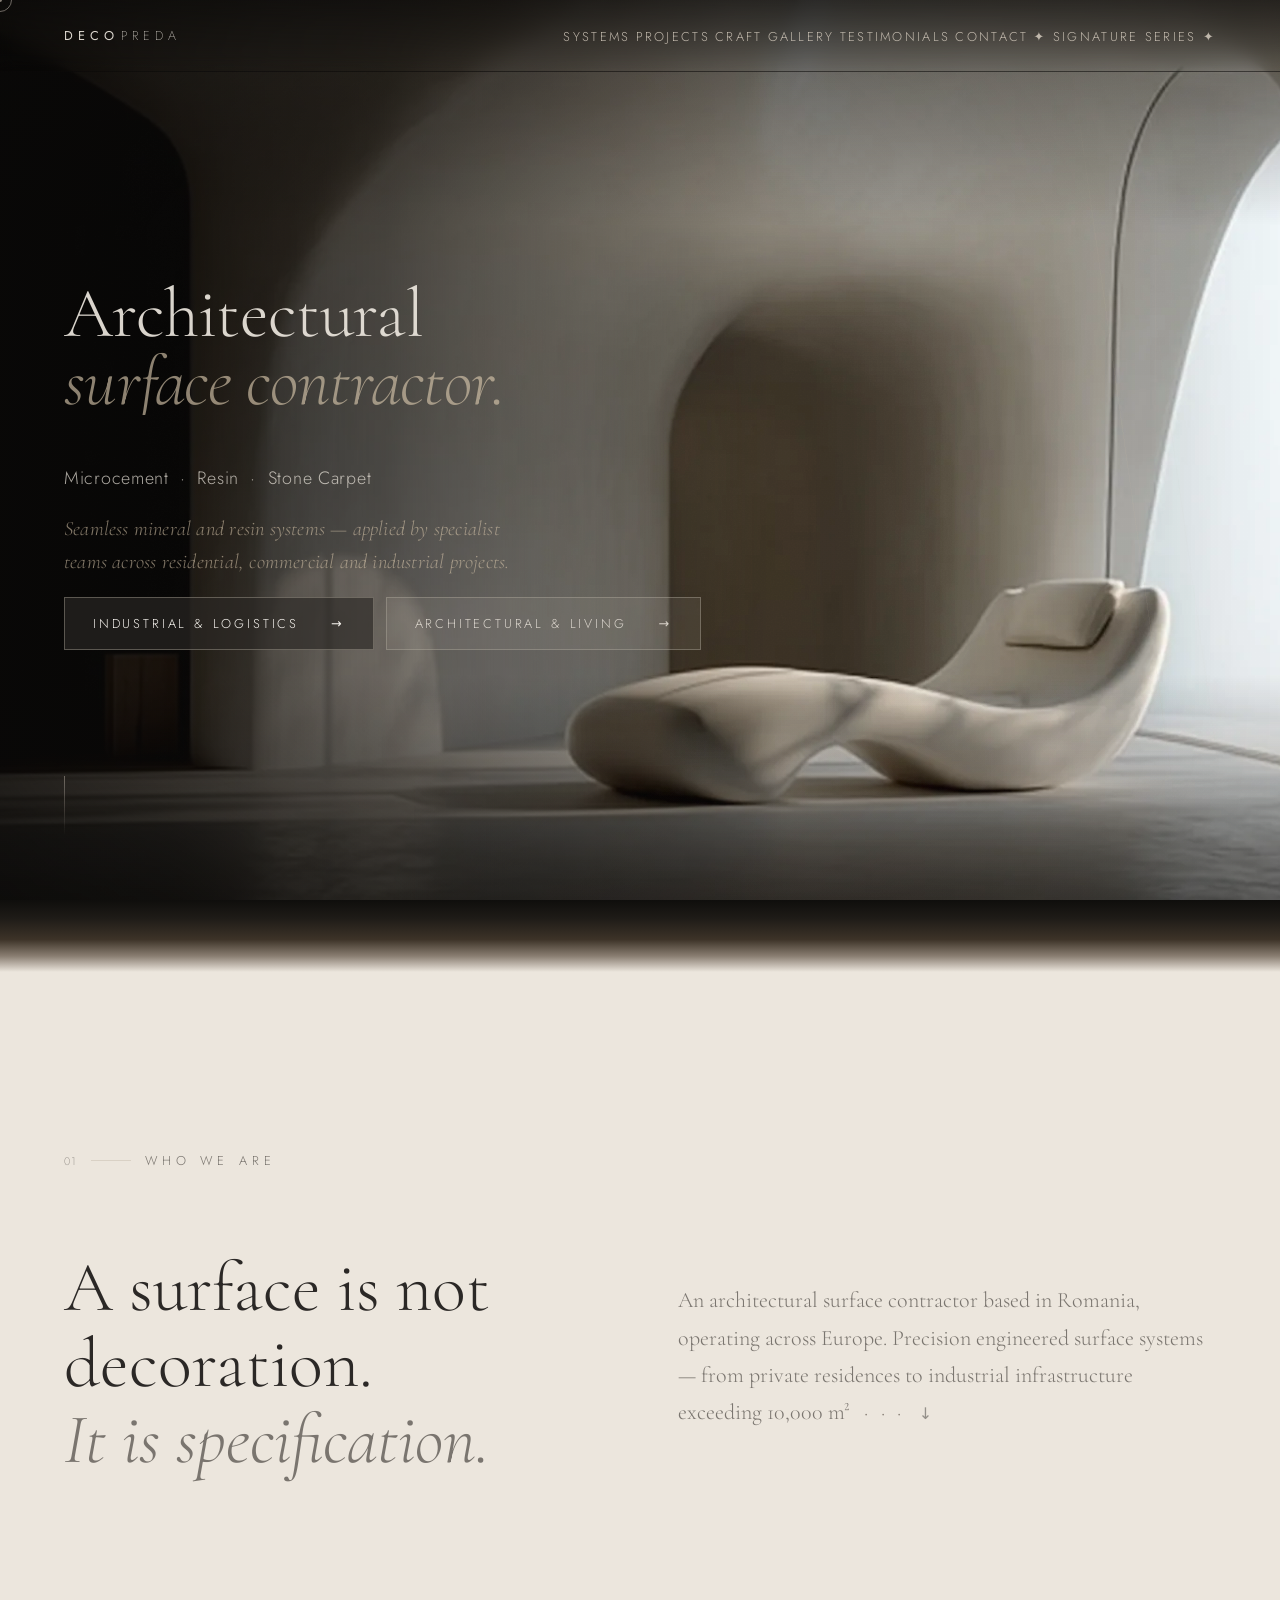
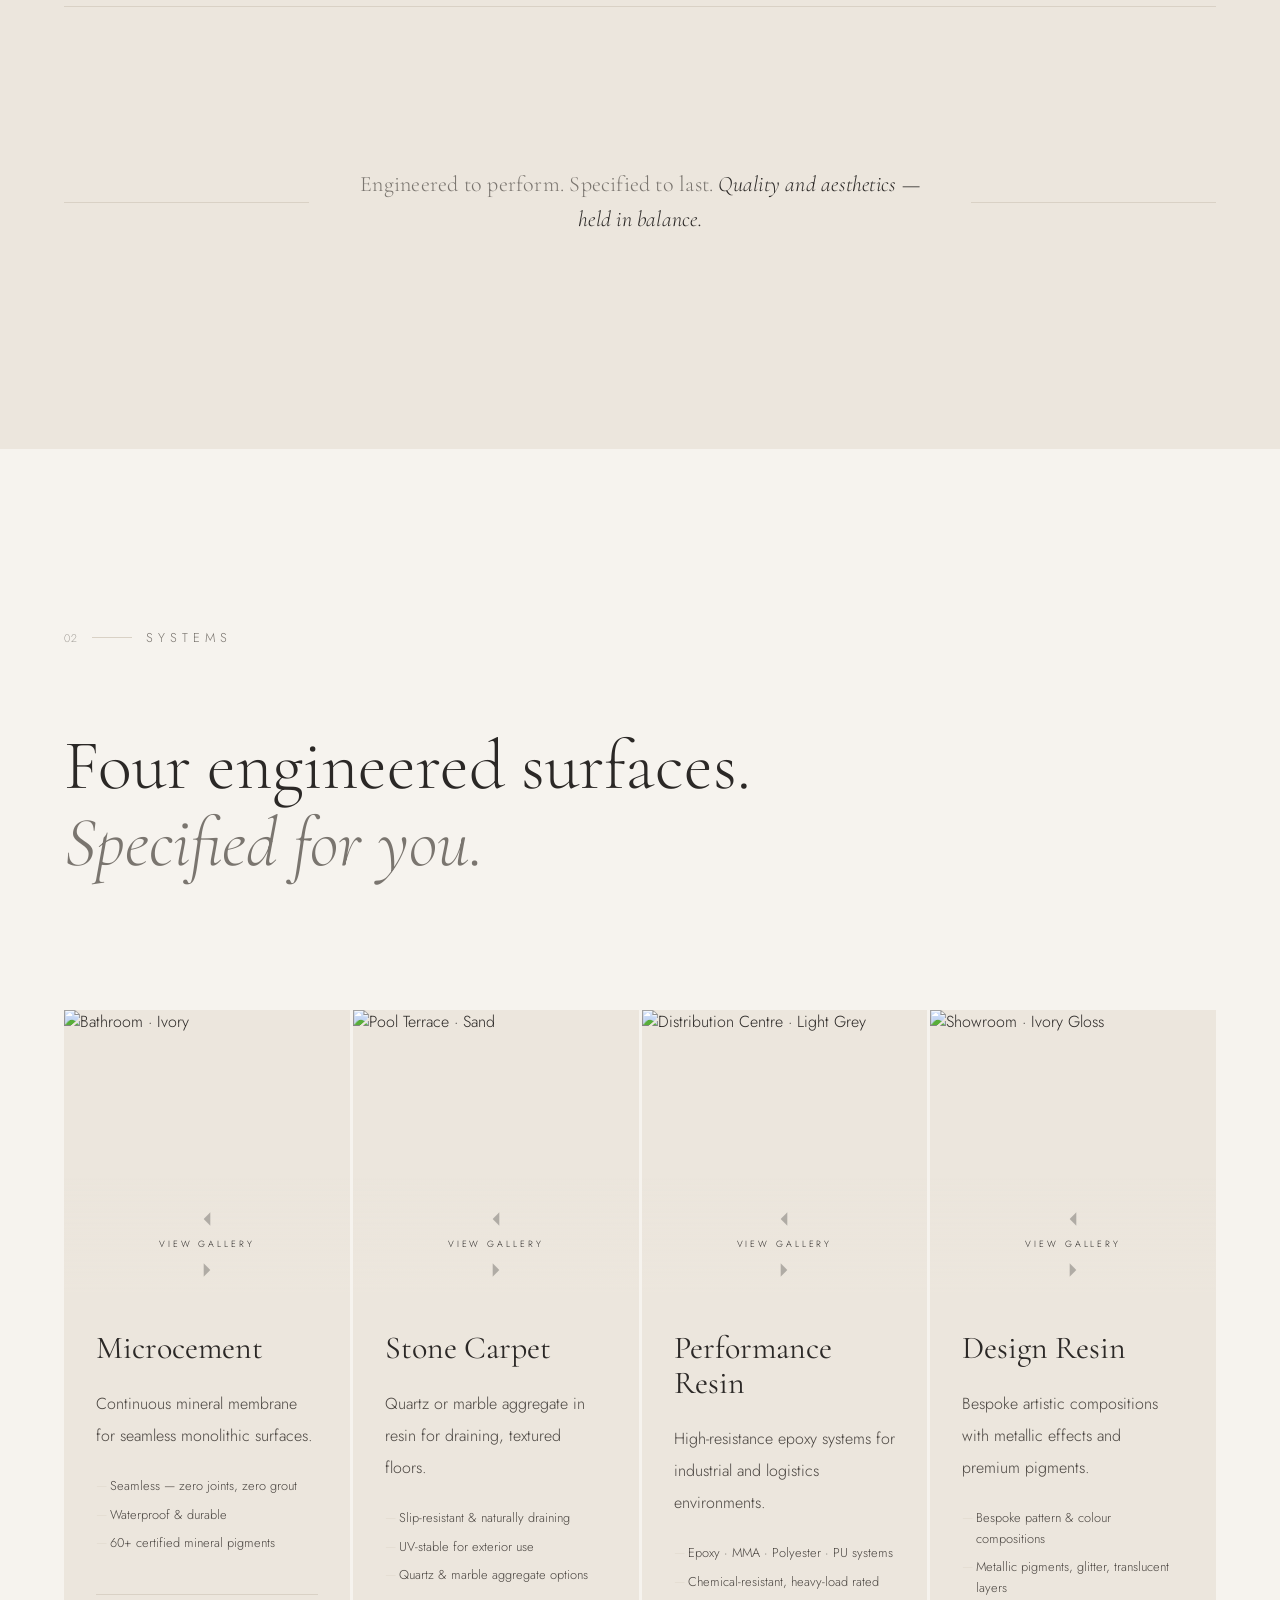
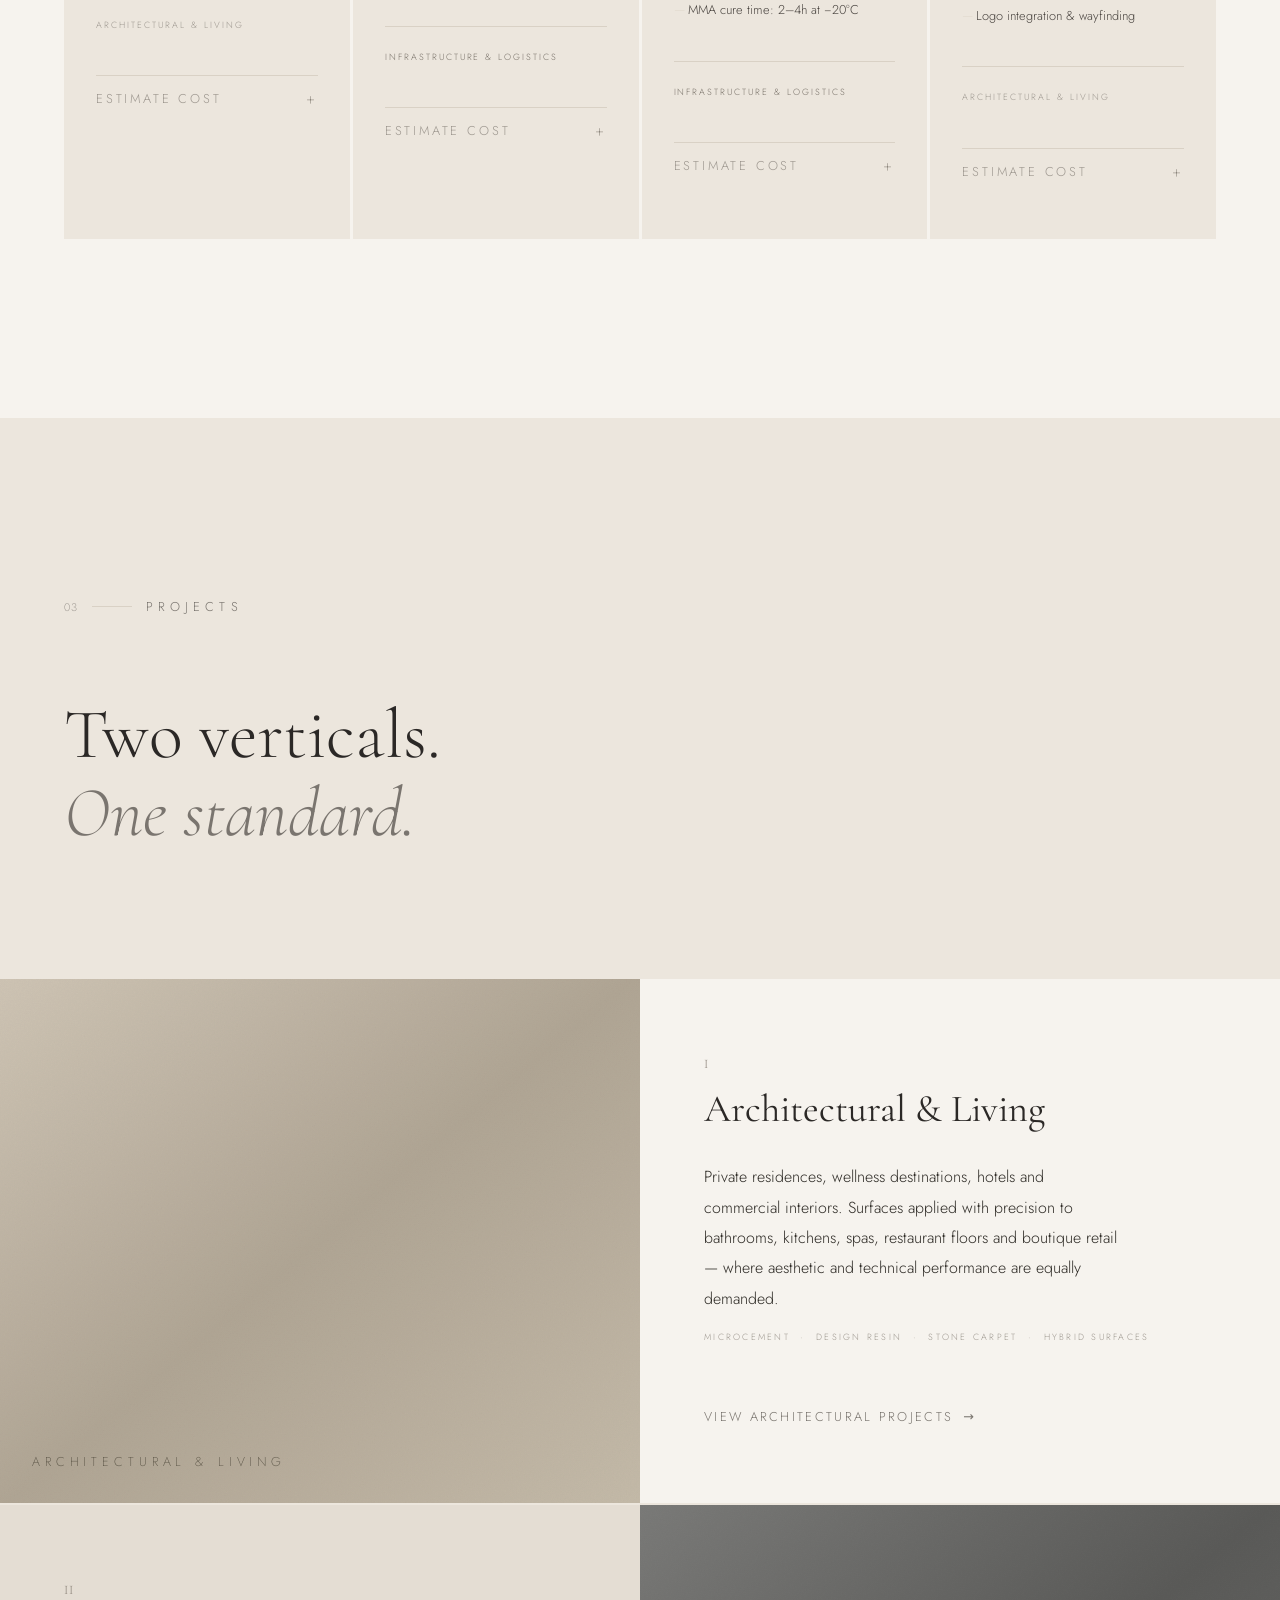
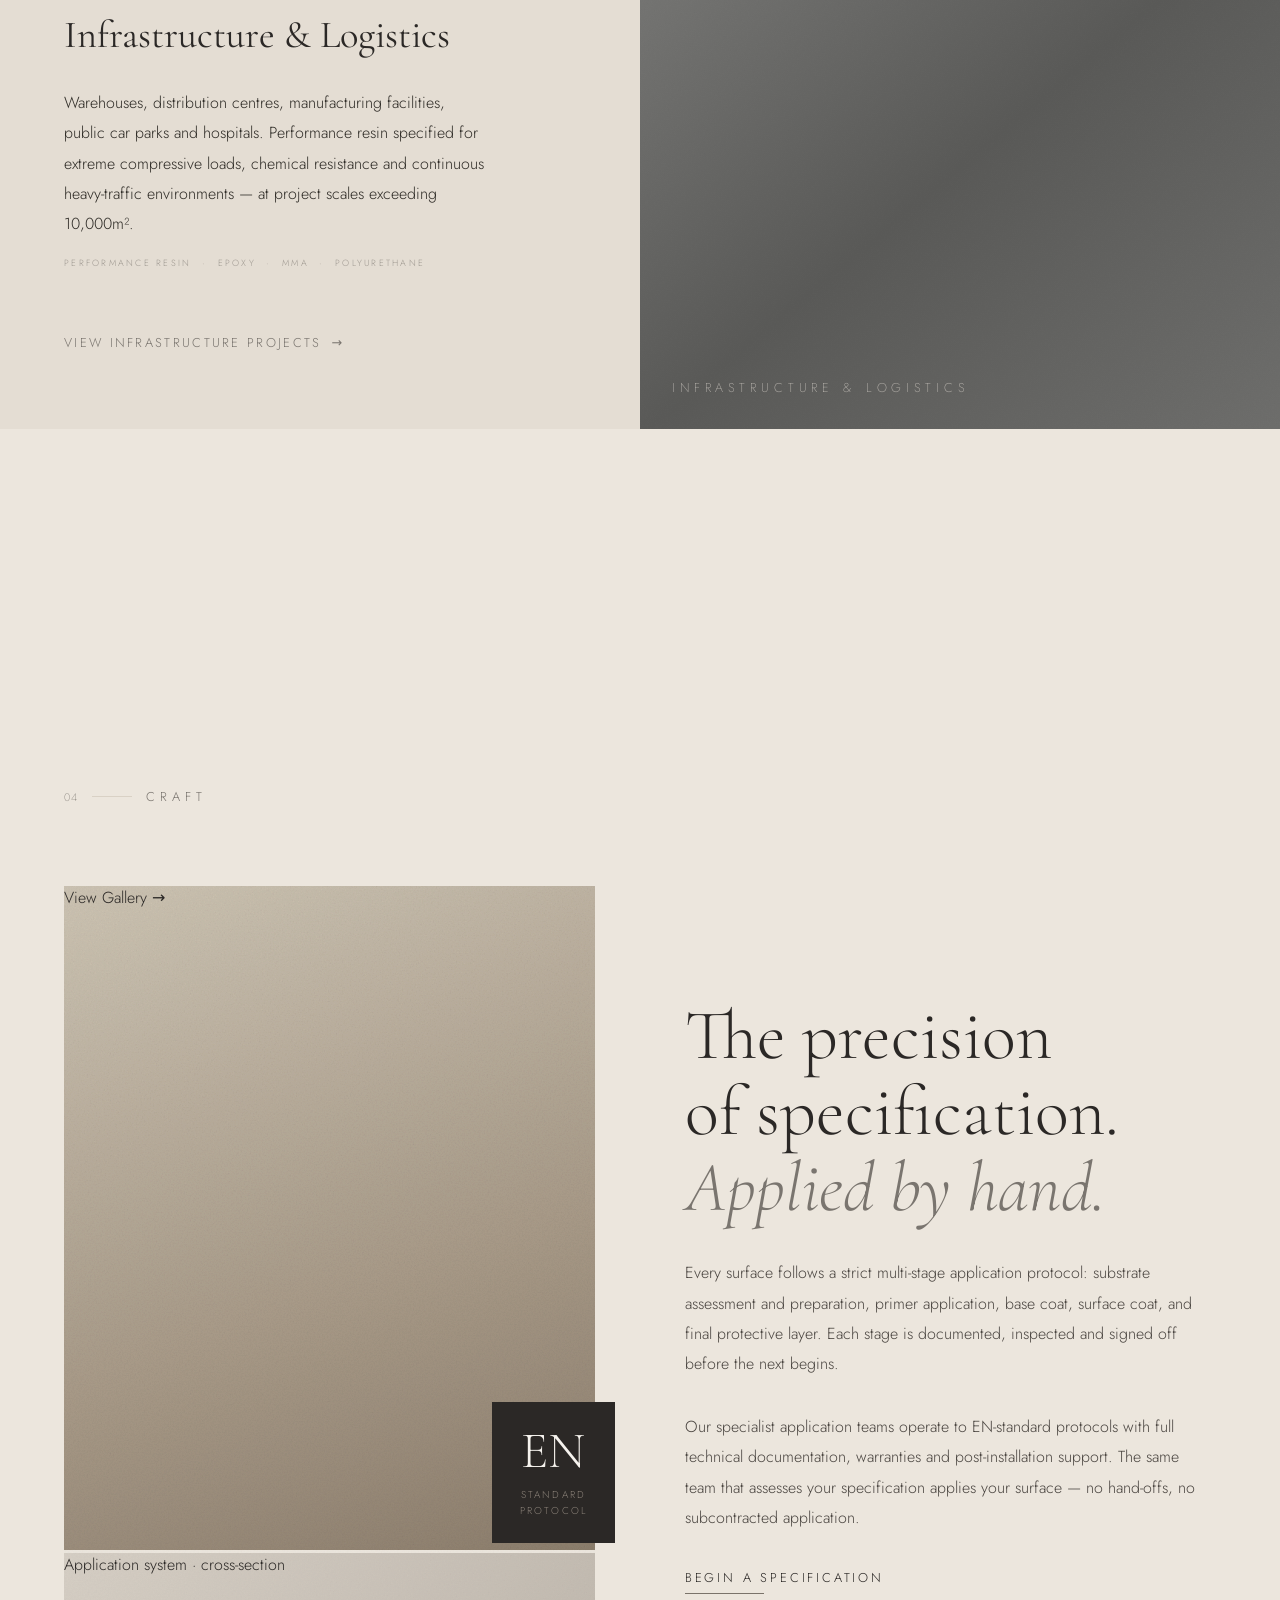
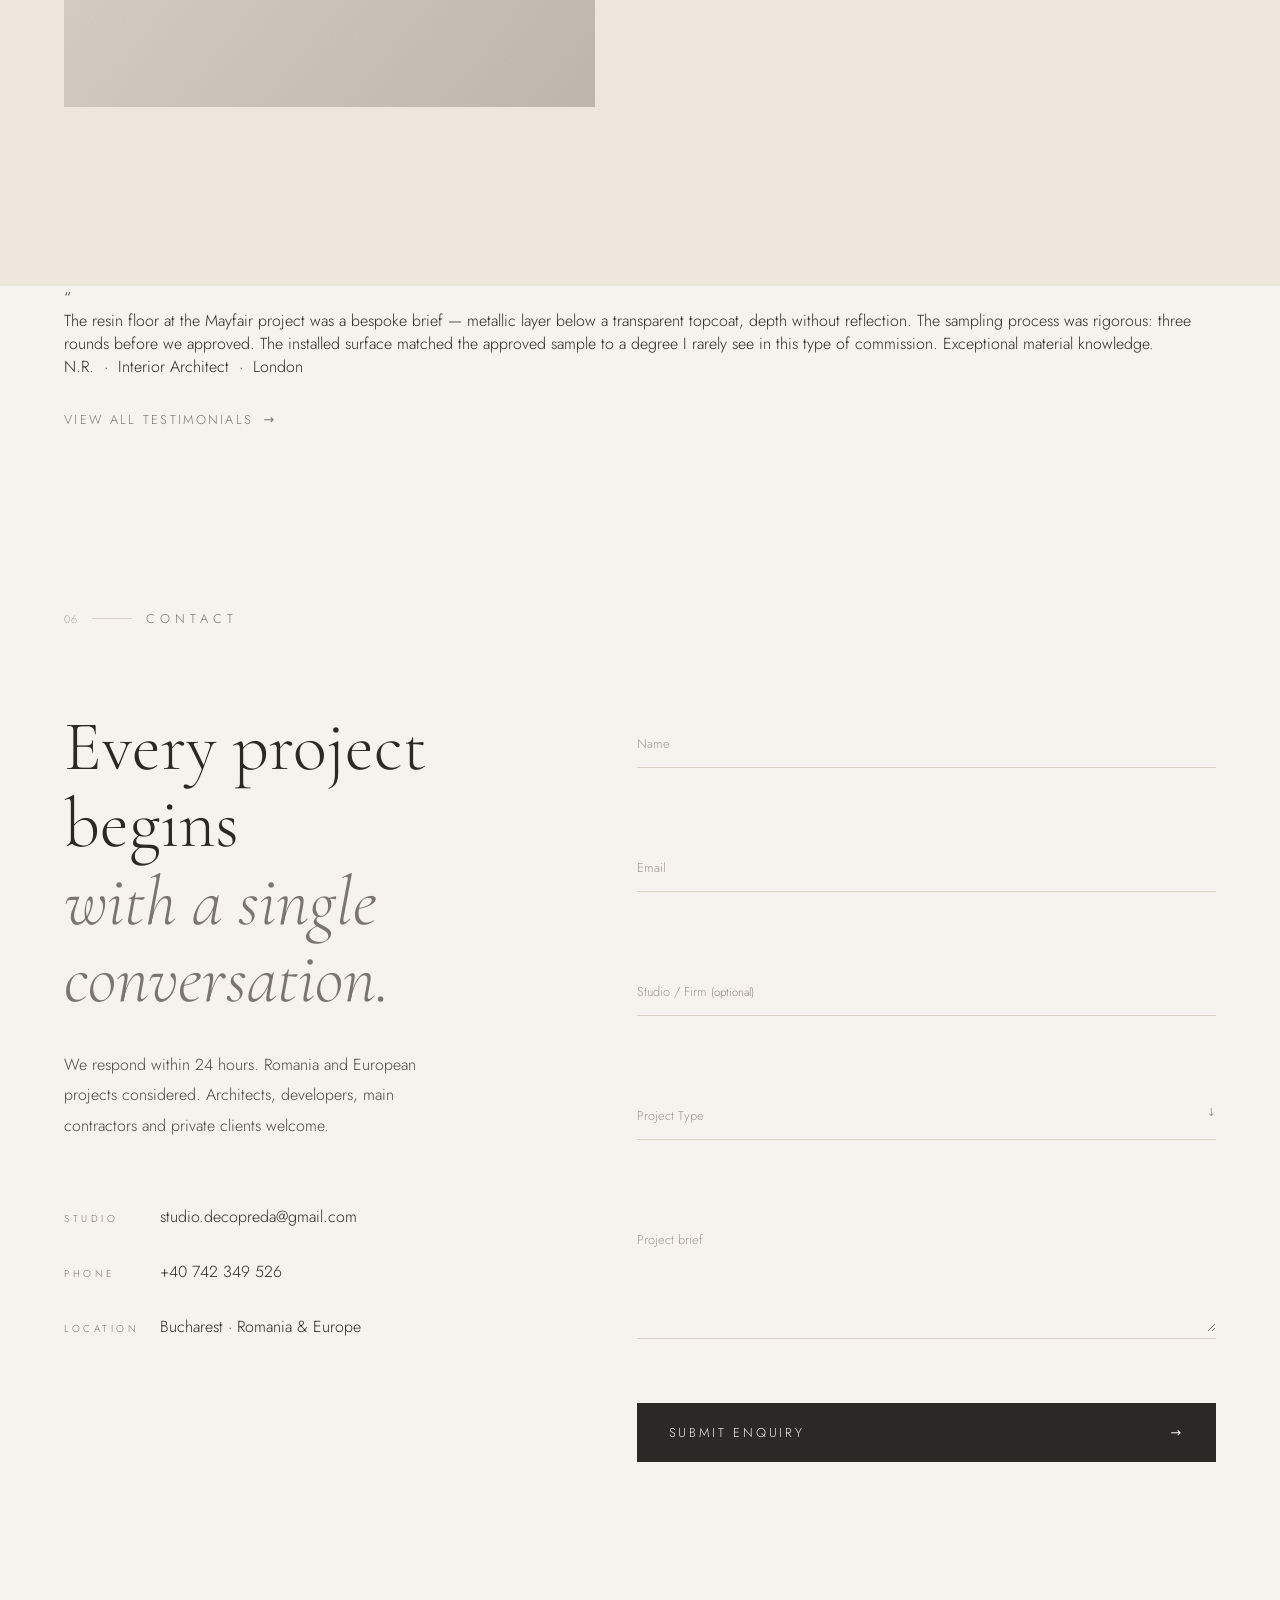
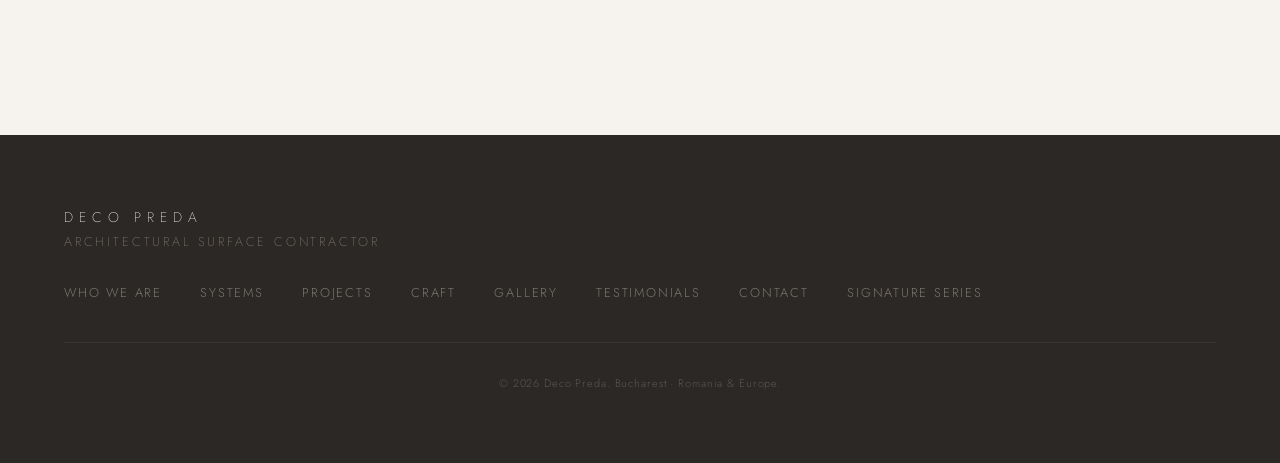
==== commit f0113148: "Update print statement from 'Hello' to 'Goodbye'" ====
--- a/index.html
+++ b/index.html
@@ -3,7 +3,16 @@
 <head>
   <meta charset="UTF-8" />
   <meta name="viewport" content="width=device-width, initial-scale=1.0" />
-  <meta name="description" content="Deco Preda — Specialist architectural surface contractor. Microcement, performance resin, design resin, stone carpet and hybrid surface systems. Dublin · Ireland." />
+  <meta name="description" content="Deco Preda — Specialist architectural surface contractor. Microcement, performance resin, design resin, stone carpet and hybrid surface systems. Bucharest · Romania · Europe." />
+  <meta property="og:type" content="website" />
+  <meta property="og:title" content="Deco Preda — Architectural Surface Contractor" />
+  <meta property="og:description" content="Engineered surface systems across Romania and Europe. Microcement, resin and stone carpet — residential, commercial and industrial." />
+  <meta property="og:image" content="https://predaecaterina01.github.io/images/residential/bathroom/mc-ivory-bathroom-01.webp" />
+  <meta property="og:url" content="https://predaecaterina01.github.io/" />
+  <meta name="twitter:card" content="summary_large_image" />
+  <meta name="twitter:title" content="Deco Preda — Architectural Surface Contractor" />
+  <meta name="twitter:description" content="Engineered surface systems across Romania and Europe. Microcement, resin and stone carpet." />
+  <meta name="twitter:image" content="https://predaecaterina01.github.io/images/residential/bathroom/mc-ivory-bathroom-01.webp" />
   <title>Deco Preda — Architectural Surface Contractor</title>
   <link rel="preconnect" href="https://fonts.googleapis.com" />
   <link rel="preconnect" href="https://fonts.gstatic.com" crossorigin />
@@ -12,13 +21,12 @@
 </head>
 <body>
 
-  <div class="progress" id="progress" haria-hidden="true"></div>
+  <div class="progress" id="progress" aria-hidden="true"></div>
   <div class="cursor" id="cursor" aria-hidden="true">
     <div class="cursor__ring"></div>
     <div class="cursor__dot"></div>
   </div>
 
-  <!-- LOADER -->
   <div class="loader" id="loader" aria-hidden="true">
     <div class="loader__body">
       <span class="loader__mark">DP</span>
@@ -27,27 +35,36 @@
     </div>
   </div>
 
-  <!-- NAVIGATION -->
-  <nav class="nav" id="nav" aria-label="Primary">
-    <a href="#intro" class="nav__wordmark" aria-label="Deco Preda home">
+  <!-- ══ NAV ══ -->
+ <nav class="nav" id="nav" aria-label="Primary">
+    <a href="#who-we-are" class="nav__wordmark" aria-label="Deco Preda — Who We Are">
       DECO<span class="nav__wordmark-thin">PREDA</span>
     </a>
+    
     <button class="nav__burger" id="navBurger" aria-label="Open menu" aria-expanded="false" aria-controls="navPanel">
-      <span></span><span></span>
+      <span class="nav__burger-line"></span>
+      <span class="nav__burger-line"></span>
+      <span class="nav__burger-line"></span>
     </button>
+
     <div class="nav__panel" id="navPanel" aria-hidden="true">
-      <a href="#who-we-are"           class="nav__item" data-cursor="link">Who We Are</a>
-      <a href="#systems"              class="nav__item" data-cursor="link">Systems</a>
-      <a href="#projects"             class="nav__item" data-cursor="link">Projects</a>
-      <a href="#craft"                class="nav__item" data-cursor="link">Craft</a>
-      <a href="signature-series.html" class="nav__item" data-cursor="link">Signature Series</a>
-      <a href="#contact"              class="nav__item nav__item--cta" data-cursor="link">Contact</a>
+      <div class="menu-scroll" id="menuScroll">
+        <a href="#systems"             class="nav__item">Systems</a>
+        <a href="#projects"            class="nav__item">Projects</a>
+        <a href="#craft"               class="nav__item">Craft</a>
+        <a href="gallery.html"         class="nav__item">Gallery</a>
+        <a href="testimonials.html"    class="nav__item">Testimonials</a>
+        <a href="#contact"             class="nav__item nav__item--contact">Contact</a>
+        <a href="signature-series.html" class="nav__item nav__item--sig">✦ Signature Series ✦</a>
+      </div>
     </div>
   </nav>
 
+  <div class="nav__backdrop" id="navBackdrop" aria-hidden="true"></div>
+
   <main>
 
-    <!-- ══ I. HERO ══ -->
+    <!-- ══ HERO ══ -->
     <section class="intro" id="intro" aria-label="Introduction">
       <div class="intro__scene" id="introScene" aria-hidden="true">
         <div class="intro__layer intro__layer--base"></div>
@@ -62,13 +79,8 @@
           <span class="intro__title-row reveal-hero">Architectural</span>
           <span class="intro__title-row intro__title-row--italic reveal-hero">surface contractor.</span>
         </h1>
-        <p class="intro__tagline reveal-hero">
-          Microcement &nbsp;·&nbsp; Resin &nbsp;·&nbsp; Stone Carpet
-        </p>
-        <p class="intro__desc reveal-hero">
-          Seamless mineral and resin systems — applied by specialist teams
-          across residential, commercial and industrial projects.
-        </p>
+        <p class="intro__tagline reveal-hero">Microcement &nbsp;·&nbsp; Resin &nbsp;·&nbsp; Stone Carpet</p>
+        <p class="intro__desc reveal-hero">Seamless mineral and resin systems — applied by specialist teams across residential, commercial and industrial projects.</p>
         <div class="intro__actions reveal-hero">
           <a href="#systems" class="btn-sector btn-sector--ind" id="btnIndustrial" data-cursor="link">
             <span class="btn-sector__label">Industrial &amp; Logistics</span>
@@ -87,68 +99,41 @@
 
     <div class="transition-band" aria-hidden="true"></div>
 
-    <!-- ══ II. WHO WE ARE ══ -->
+    <!-- ══ WHO WE ARE ══ -->
     <section class="who" id="who-we-are" aria-label="Who We Are">
       <div class="wrap">
-
         <header class="section-head reveal">
           <span class="section-idx">01</span>
           <span class="section-rule" aria-hidden="true"></span>
           <span class="section-label">Who We Are</span>
         </header>
-
         <div class="who__accordion">
-
           <div class="who__accord-header reveal">
-            <h2 class="who__h">
-              A surface is not decoration.<br>
-              <em>It is specification.</em>
-            </h2>
-          </div>
-
+            <h2 class="who__h">A surface is not decoration.<br><em>It is specification.</em></h2>
+          </div>
           <div class="who__accord-right">
-
             <div class="who__teaser" id="whoTeaser">
               <p class="who__teaser-text">
-                An architectural surface contractor operating across Ireland and Europe.
+                An architectural surface contractor based in Romania, operating across Europe.
                 Precision engineered surface systems — from private residences to
                 industrial infrastructure exceeding 10,000 m²
                 <span class="who__teaser-ellipsis">&thinsp;·&thinsp;·&thinsp;·</span>
-                <button class="who__trigger-inline" id="whoToggle"
-                  aria-expanded="false"
-                  aria-controls="whoAside"
-                  aria-label="Read more"
-                  type="button">↓</button>
+                <button class="who__trigger-inline" id="whoToggle" aria-expanded="false" aria-controls="whoAside" aria-label="Read more" type="button">↓</button>
               </p>
             </div>
-
             <div class="who__aside" id="whoAside" aria-hidden="true">
               <div class="who__aside-grid">
-
                 <div class="who__col">
-                  <p class="who__p reveal">
-                    An architectural surface contractor operating across Ireland and Europe.
-                    Precision engineered surface systems — from private residences to
-                    industrial infrastructure exceeding 10,000 m².
-                  </p>
-                  <p class="who__p reveal">
-                    Deco Preda delivers engineered surface systems — from precision mineral
-                    applications in private residences to high-performance resin flooring
-                    across logistics infrastructure at industrial scale.
-                  </p>
-                  <p class="who__p reveal">
-                    Every project — regardless of scale — is governed by identical standards:
-                    certified European material systems, EN-protocol application procedures,
-                    full technical documentation and post-installation support.
-                  </p>
+                  <p class="who__p reveal">An architectural surface contractor based in Romania, operating across Europe — Ireland, Belgium, Switzerland and Denmark. Precision engineered surface systems — from private residences to industrial infrastructure exceeding 10,000 m².</p>
+                  <p class="who__p reveal">Deco Preda delivers engineered surface systems — from precision mineral applications in private residences to high-performance resin flooring across logistics infrastructure at industrial scale.</p>
+                  <p class="who__p reveal">Every project — regardless of scale — is governed by identical standards: certified European material systems, EN-protocol application procedures, full technical documentation and post-installation support.</p>
                   <div class="who__locations reveal">
                     <div class="who__loc">
-                      <span class="who__loc-label">Dublin</span>
-                      <span class="who__loc-desc">Serving Ireland &amp; Europe<button class="who__trigger-close" id="whoClose" aria-label="Close section" type="button"></button></span>
+                      <span class="who__loc-label">Bucharest</span>
+                      <span class="who__loc-desc">Romania · Ireland · Belgium · Switzerland · Denmark<button class="who__trigger-close" id="whoClose" aria-label="Close section" type="button"></button></span>
                     </div>
                   </div>
                 </div>
-
                 <div class="who__col">
                   <div class="who__values reveal">
                     <div class="who__val">
@@ -169,29 +154,20 @@
                     </div>
                   </div>
                 </div>
-
-              </div>
-            </div>
-
-          </div><!-- /who__accord-right -->
-
-        </div><!-- /who__accordion -->
-
+              </div>
+            </div>
+          </div>
+        </div>
         <div class="divider reveal" aria-hidden="true"></div>
-
         <div class="brand-statement reveal">
           <span class="brand-statement__rule" aria-hidden="true"></span>
-          <blockquote class="brand-statement__q">
-            Engineered to perform. Specified to last.
-            <em>Quality and aesthetics — held in balance.</em>
-          </blockquote>
+          <blockquote class="brand-statement__q">Engineered to perform. Specified to last. <em>Quality and aesthetics — held in balance.</em></blockquote>
           <span class="brand-statement__rule" aria-hidden="true"></span>
         </div>
-
       </div>
     </section>
 
-    <!-- ══ III. SYSTEMS ══ -->
+    <!-- ══ SYSTEMS ══ -->
     <section class="systems" id="systems" aria-label="Surface Systems">
       <div class="wrap">
         <header class="section-head reveal">
@@ -200,37 +176,48 @@
           <span class="section-label">Systems</span>
         </header>
         <h2 class="systems__h reveal" id="systemsHeading">
-          Four engineered systems.<br><em id="systemsSubline">Infinite application.</em>
+          Four engineered surfaces.<br><em id="systemsSubline">Specified for you.</em>
         </h2>
       </div>
 
       <div class="systems__panels">
 
-        <!-- SYSTEM I — Microcement -->
+        <!-- I — Microcement -->
         <article class="panel reveal" aria-label="Microcement" data-domain="architectural">
           <div class="panel__surface" role="region" aria-label="Microcement gallery" data-carousel="microcement">
             <div class="pcs__track">
-              <div class="pcs__slide pcs__slide--active" style="background:linear-gradient(158deg,#cdc4b5 0%,#b5aa9a 60%,#c4bba8 100%)"><div class="pcs__grain"></div></div>
-              <div class="pcs__slide" style="background:linear-gradient(158deg,#6e6860 0%,#54504a 60%,#636059 100%)"><div class="pcs__grain"></div></div>
-              <div class="pcs__slide" style="background:linear-gradient(158deg,#d6cfc5 0%,#c0b8ae 60%,#cec6bc 100%)"><div class="pcs__grain"></div></div>
-              <div class="pcs__slide" style="background:linear-gradient(158deg,#b8b0a8 0%,#9e9890 60%,#b0a8a0 100%)"><div class="pcs__grain"></div></div>
-              <div class="pcs__slide" style="background:linear-gradient(158deg,#e2dcd2 0%,#cdc4ba 60%,#dbd3c9 100%)"><div class="pcs__grain"></div></div>
+              <div class="pcs__slide pcs__slide--active">
+                <img src="images/residential/bathroom/mc-ivory-bathroom-01.webp" alt="Ivory Bath" loading="lazy" style="width:100%;height:100%;object-fit:cover;">
+                <span class="pcs__system-label">Ivory Bath</span>
+              </div>
+              <div class="pcs__slide">
+                <img src="images/residential/living/mc-gray-living-03.webp" alt="Stone Living" loading="lazy" style="width:100%;height:100%;object-fit:cover;">
+                <span class="pcs__system-label">Stone Living</span>
+              </div>
+              <div class="pcs__slide">
+                <img src="images/residential/bathroom/mc-gray-bathroom-01.webp" alt="Slate Basin" loading="lazy" style="width:100%;height:100%;object-fit:cover;">
+                <span class="pcs__system-label">Slate Basin</span>
+              </div>
+              <div class="pcs__slide">
+                <img src="images/residential/staircase/mc-sand-staircase-01.webp" alt="Sand Stair" loading="lazy" style="width:100%;height:100%;object-fit:cover;">
+                <span class="pcs__system-label">Sand Stair</span>
+              </div>
+              <div class="pcs__slide">
+                <img src="images/residential/bathroom/mc-greige-bathroom-01.webp" alt="Greige Bath" loading="lazy" style="width:100%;height:100%;object-fit:cover;">
+                <span class="pcs__system-label">Greige Bath</span>
+              </div>
             </div>
             <div class="pcs__foot">
-              <a href="gallery.html?filter=microcement" class="pcs__explore" data-cursor="link">Explore System</a>
-              <div class="pcs__nav-row">
-                <button class="pcs__arrow pcs__arrow--prev" aria-label="Previous" type="button">
-                  <svg width="12" height="12" viewBox="0 0 12 12" fill="none"><path d="M8 2L3 6L8 10" stroke="currentColor" stroke-width="1.4" stroke-linecap="round" stroke-linejoin="round"/></svg>
-                </button>
-                <div class="pcs__dots"></div>
-                <button class="pcs__arrow pcs__arrow--next" aria-label="Next" type="button">
-                  <svg width="12" height="12" viewBox="0 0 12 12" fill="none"><path d="M4 2L9 6L4 10" stroke="currentColor" stroke-width="1.4" stroke-linecap="round" stroke-linejoin="round"/></svg>
-                </button>
-              </div>
+              <button class="pcs__arrow pcs__arrow--prev" aria-label="Previous" type="button">
+                <svg viewBox="0 0 12 12"><path d="M8 2L4 6l4 4"/></svg>
+              </button>
+              <a href="gallery.html?filter=residential" class="pcs__explore" data-cursor="link">View Gallery</a>
+              <button class="pcs__arrow pcs__arrow--next" aria-label="Next" type="button">
+                <svg viewBox="0 0 12 12"><path d="M4 2l4 4-4 4"/></svg>
+              </button>
             </div>
           </div>
           <div class="panel__body">
-            <span class="panel__idx" aria-hidden="true">I</span>
             <h3 class="panel__name">Microcement</h3>
             <p class="panel__desc">Continuous mineral membrane for seamless monolithic surfaces.</p>
             <ul class="panel__props">
@@ -275,30 +262,38 @@
           </div>
         </article>
 
-        <!-- SYSTEM II — Stone Carpet -->
+        <!-- II — Stone Carpet -->
         <article class="panel reveal" aria-label="Stone Carpet" data-domain="both">
           <div class="panel__surface" role="region" aria-label="Stone Carpet gallery" data-carousel="stone">
             <div class="pcs__track">
-              <div class="pcs__slide pcs__slide--active" style="background:radial-gradient(ellipse 120% 100% at 40% 60%,#c8c0b0 0%,#a89e90 60%,#bdb3a5 100%)"><div class="pcs__grain"></div><div class="pcs__aggregate"></div></div>
-              <div class="pcs__slide" style="background:radial-gradient(ellipse 120% 100% at 40% 60%,#d8d0c4 0%,#c4bcb0 60%,#d0c8bc 100%)"><div class="pcs__grain"></div><div class="pcs__aggregate"></div></div>
-              <div class="pcs__slide" style="background:radial-gradient(ellipse 120% 100% at 40% 60%,#a8a098 0%,#908880 60%,#a09890 100%)"><div class="pcs__grain"></div><div class="pcs__aggregate"></div></div>
-              <div class="pcs__slide" style="background:radial-gradient(ellipse 120% 100% at 40% 60%,#e0d8cc 0%,#ccc4b8 60%,#d8d0c4 100%)"><div class="pcs__grain"></div><div class="pcs__aggregate"></div></div>
+              <div class="pcs__slide pcs__slide--active">
+                <img src="images/exterior/driveway/sc-ivory-luxury-01.webp" alt="Ivory Drive" loading="lazy" style="width:100%;height:100%;object-fit:cover;">
+                <span class="pcs__system-label">Ivory Drive</span>
+              </div>
+              <div class="pcs__slide">
+                <img src="images/exterior/driveway/ext-drv-01.webp" alt="Natural Drive" loading="lazy" style="width:100%;height:100%;object-fit:cover;">
+                <span class="pcs__system-label">Natural Drive</span>
+              </div>
+              <div class="pcs__slide">
+                <img src="images/exterior/terrace/ext-ter-01.webp" alt="Stone Terrace" loading="lazy" style="width:100%;height:100%;object-fit:cover;">
+                <span class="pcs__system-label">Stone Terrace</span>
+              </div>
+              <div class="pcs__slide">
+                <img src="images/exterior/driveway/ext-drv-05.webp" alt="Quartz Path" loading="lazy" style="width:100%;height:100%;object-fit:cover;">
+                <span class="pcs__system-label">Quartz Path</span>
+              </div>
             </div>
             <div class="pcs__foot">
-              <a href="gallery.html?filter=stone" class="pcs__explore" data-cursor="link">Explore System</a>
-              <div class="pcs__nav-row">
-                <button class="pcs__arrow pcs__arrow--prev" aria-label="Previous" type="button">
-                  <svg width="12" height="12" viewBox="0 0 12 12" fill="none"><path d="M8 2L3 6L8 10" stroke="currentColor" stroke-width="1.4" stroke-linecap="round" stroke-linejoin="round"/></svg>
-                </button>
-                <div class="pcs__dots"></div>
-                <button class="pcs__arrow pcs__arrow--next" aria-label="Next" type="button">
-                  <svg width="12" height="12" viewBox="0 0 12 12" fill="none"><path d="M4 2L9 6L4 10" stroke="currentColor" stroke-width="1.4" stroke-linecap="round" stroke-linejoin="round"/></svg>
-                </button>
-              </div>
+              <button class="pcs__arrow pcs__arrow--prev" aria-label="Previous" type="button">
+                <svg viewBox="0 0 12 12"><path d="M8 2L4 6l4 4"/></svg>
+              </button>
+              <a href="gallery.html?filter=exterior" class="pcs__explore" data-cursor="link">View Gallery</a>
+              <button class="pcs__arrow pcs__arrow--next" aria-label="Next" type="button">
+                <svg viewBox="0 0 12 12"><path d="M4 2l4 4-4 4"/></svg>
+              </button>
             </div>
           </div>
           <div class="panel__body">
-            <span class="panel__idx" aria-hidden="true">II</span>
             <h3 class="panel__name">Stone Carpet</h3>
             <p class="panel__desc">Quartz or marble aggregate in resin for draining, textured floors.</p>
             <ul class="panel__props">
@@ -343,31 +338,42 @@
           </div>
         </article>
 
-        <!-- SYSTEM III — Performance Resin -->
+        <!-- III — Performance Resin -->
         <article class="panel reveal" aria-label="Performance Resin" data-domain="both">
           <div class="panel__surface" role="region" aria-label="Performance Resin gallery" data-carousel="resin-performance">
             <div class="pcs__track">
-              <div class="pcs__slide pcs__slide--active" style="background:linear-gradient(158deg,#8a8a8a 0%,#666666 60%,#808080 100%)"><div class="pcs__grain"></div></div>
-              <div class="pcs__slide" style="background:linear-gradient(158deg,#3a3a3a 0%,#222222 60%,#333333 100%)"><div class="pcs__grain"></div></div>
-              <div class="pcs__slide" style="background:linear-gradient(158deg,#b0b8b0 0%,#909890 60%,#a8b0a8 100%)"><div class="pcs__grain"></div></div>
-              <div class="pcs__slide" style="background:linear-gradient(158deg,#c8c0b8 0%,#b0aaa4 60%,#c0b8b0 100%)"><div class="pcs__grain"></div></div>
-              <div class="pcs__slide" style="background:linear-gradient(158deg,#646464 0%,#484848 60%,#5a5a5a 100%)"><div class="pcs__grain"></div></div>
+              <div class="pcs__slide pcs__slide--active">
+                <img src="images/industrial/ind-white-warehouse-01.webp" alt="White Warehouse" loading="lazy" style="width:100%;height:100%;object-fit:cover;">
+                <span class="pcs__system-label">White Warehouse</span>
+              </div>
+              <div class="pcs__slide">
+                <img src="images/industrial/ind-yellow-01.webp" alt="Food Grade Floor" loading="lazy" style="width:100%;height:100%;object-fit:cover;">
+                <span class="pcs__system-label">Food Grade Floor</span>
+              </div>
+              <div class="pcs__slide">
+                <img src="images/industrial/ind-04.webp" alt="Logistics Hall" loading="lazy" style="width:100%;height:100%;object-fit:cover;">
+                <span class="pcs__system-label">Logistics Hall</span>
+              </div>
+              <div class="pcs__slide">
+                <img src="images/residential/garage/res-gar-03.webp" alt="Private Garage" loading="lazy" style="width:100%;height:100%;object-fit:cover;">
+                <span class="pcs__system-label">Private Garage</span>
+              </div>
+              <div class="pcs__slide">
+                <img src="images/commercial/parking/com-park-03.webp" alt="Car Park Deck" loading="lazy" style="width:100%;height:100%;object-fit:cover;">
+                <span class="pcs__system-label">Car Park Deck</span>
+              </div>
             </div>
             <div class="pcs__foot">
-              <a href="gallery.html?filter=resin-performance" class="pcs__explore" data-cursor="link">Explore System</a>
-              <div class="pcs__nav-row">
-                <button class="pcs__arrow pcs__arrow--prev" aria-label="Previous" type="button">
-                  <svg width="12" height="12" viewBox="0 0 12 12" fill="none"><path d="M8 2L3 6L8 10" stroke="currentColor" stroke-width="1.4" stroke-linecap="round" stroke-linejoin="round"/></svg>
-                </button>
-                <div class="pcs__dots"></div>
-                <button class="pcs__arrow pcs__arrow--next" aria-label="Next" type="button">
-                  <svg width="12" height="12" viewBox="0 0 12 12" fill="none"><path d="M4 2L9 6L4 10" stroke="currentColor" stroke-width="1.4" stroke-linecap="round" stroke-linejoin="round"/></svg>
-                </button>
-              </div>
+              <button class="pcs__arrow pcs__arrow--prev" aria-label="Previous" type="button">
+                <svg viewBox="0 0 12 12"><path d="M8 2L4 6l4 4"/></svg>
+              </button>
+              <a href="gallery.html?filter=industrial" class="pcs__explore" data-cursor="link">View Gallery</a>
+              <button class="pcs__arrow pcs__arrow--next" aria-label="Next" type="button">
+                <svg viewBox="0 0 12 12"><path d="M4 2l4 4-4 4"/></svg>
+              </button>
             </div>
           </div>
           <div class="panel__body">
-            <span class="panel__idx" aria-hidden="true">III</span>
             <h3 class="panel__name">Performance Resin</h3>
             <p class="panel__desc">High-resistance epoxy systems for industrial and logistics environments.</p>
             <ul class="panel__props">
@@ -412,36 +418,44 @@
           </div>
         </article>
 
-        <!-- SYSTEM IV — Design Resin -->
+        <!-- IV — Design Resin -->
         <article class="panel reveal" aria-label="Design Resin" data-domain="architectural">
           <div class="panel__surface" role="region" aria-label="Design Resin gallery" data-carousel="resin-design">
             <div class="pcs__track">
-              <div class="pcs__slide pcs__slide--active" style="background:linear-gradient(158deg,#e2dcd2 0%,#cdc4ba 60%,#dbd3c9 100%)"><div class="pcs__grain"></div></div>
-              <div class="pcs__slide" style="background:linear-gradient(158deg,#2a2a2a 0%,#1a1a1a 40%,#c8a060 70%,#2a2a2a 100%)"><div class="pcs__grain"></div></div>
-              <div class="pcs__slide" style="background:linear-gradient(158deg,#d4ccc0 0%,#b8b0a8 40%,#e8e0d4 70%,#c0b8b0 100%)"><div class="pcs__grain"></div></div>
-              <div class="pcs__slide" style="background:linear-gradient(158deg,#b8c4c8 0%,#9aacb2 60%,#b0bcc0 100%)"><div class="pcs__grain"></div></div>
+              <div class="pcs__slide pcs__slide--active">
+                <img src="images/signature/resin-whitegold-01.webp" alt="White Gold" loading="lazy" style="width:100%;height:100%;object-fit:cover;">
+                <span class="pcs__system-label">White Gold</span>
+              </div>
+              <div class="pcs__slide">
+                <img src="images/signature/resin-blackgold-01.webp" alt="Black Gold" loading="lazy" style="width:100%;height:100%;object-fit:cover;">
+                <span class="pcs__system-label">Black Gold</span>
+              </div>
+              <div class="pcs__slide">
+                <img src="images/signature/resin-multicolor-01.webp" alt="Multicolour" loading="lazy" style="width:100%;height:100%;object-fit:cover;">
+                <span class="pcs__system-label">Multicolour</span>
+              </div>
+              <div class="pcs__slide">
+                <img src="images/commercial/showroom/resin-green-showroom-01.webp" alt="Green Showroom" loading="lazy" style="width:100%;height:100%;object-fit:cover;">
+                <span class="pcs__system-label">Green Showroom</span>
+              </div>
             </div>
             <div class="pcs__foot">
-              <a href="gallery.html?filter=resin-design" class="pcs__explore" data-cursor="link">Explore System</a>
-              <div class="pcs__nav-row">
-                <button class="pcs__arrow pcs__arrow--prev" aria-label="Previous" type="button">
-                  <svg width="12" height="12" viewBox="0 0 12 12" fill="none"><path d="M8 2L3 6L8 10" stroke="currentColor" stroke-width="1.4" stroke-linecap="round" stroke-linejoin="round"/></svg>
-                </button>
-                <div class="pcs__dots"></div>
-                <button class="pcs__arrow pcs__arrow--next" aria-label="Next" type="button">
-                  <svg width="12" height="12" viewBox="0 0 12 12" fill="none"><path d="M4 2L9 6L4 10" stroke="currentColor" stroke-width="1.4" stroke-linecap="round" stroke-linejoin="round"/></svg>
-                </button>
-              </div>
+              <button class="pcs__arrow pcs__arrow--prev" aria-label="Previous" type="button">
+                <svg viewBox="0 0 12 12"><path d="M8 2L4 6l4 4"/></svg>
+              </button>
+              <a href="gallery.html?filter=signature" class="pcs__explore" data-cursor="link">View Gallery</a>
+              <button class="pcs__arrow pcs__arrow--next" aria-label="Next" type="button">
+                <svg viewBox="0 0 12 12"><path d="M4 2l4 4-4 4"/></svg>
+              </button>
             </div>
           </div>
           <div class="panel__body">
-            <span class="panel__idx" aria-hidden="true">IV</span>
             <h3 class="panel__name">Design Resin</h3>
             <p class="panel__desc">Bespoke artistic compositions with metallic effects and premium pigments.</p>
             <ul class="panel__props">
               <li>Bespoke pattern &amp; colour compositions</li>
               <li>Metallic pigments, glitter, translucent layers</li>
-              <li>Logo integration &amp; wayfinding systems</li>
+              <li>Logo integration &amp; wayfinding</li>
             </ul>
             <div class="panel__domain">
               <span class="panel__domain-tag">Architectural &amp; Living</span>
@@ -454,35 +468,24 @@
           <div class="panel__calc" id="calc-resin-design" aria-hidden="true" data-material="resin-design">
             <div class="pcalc">
               <p class="pcalc__head">Design Resin — <em>bespoke pricing</em></p>
-              <p class="pcalc__bespoke">
-                Pricing is determined by pattern complexity, material selection and surface area.
-                Every Design Resin commission is unique — no standard rate applies.
-              </p>
-              <a href="#contact" class="pcalc__bespoke-cta" data-cursor="link">
-                Request a bespoke estimate →
-              </a>
+              <p class="pcalc__bespoke">Pricing is determined by pattern complexity, material selection and surface area. Every Design Resin commission is unique — no standard rate applies.</p>
+              <a href="#contact" class="pcalc__bespoke-cta" data-cursor="link">Request a bespoke estimate →</a>
             </div>
           </div>
         </article>
 
       </div>
 
-      <!-- More Systems Accordion -->
       <div class="systems__more" id="systemsMore">
-        <button class="systems__more-btn" id="systemsMoreBtn"
-                aria-expanded="false"
-                aria-controls="systemsMorePanel"
-                type="button">
-          <span class="systems__more-label" id="systemsMoreLabel">Explore Other Systems</span>
+        <button class="systems__more-btn" id="systemsMoreBtn" aria-expanded="false" aria-controls="systemsMorePanel" type="button">
+          <span class="systems__more-label" id="systemsMoreLabel">Explore Further</span>
           <span class="systems__more-icon" aria-hidden="true">+</span>
         </button>
-        <div class="systems__more-panel" id="systemsMorePanel" aria-hidden="true" role="region">
-        </div>
-      </div>
-
+        <div class="systems__more-panel" id="systemsMorePanel" aria-hidden="true" role="region"></div>
+      </div>
     </section>
 
-    <!-- ══ IV. PROJECTS ══ -->
+    <!-- ══ PROJECTS ══ -->
     <section class="projects" id="projects" aria-label="Projects">
       <div class="wrap">
         <header class="section-head reveal">
@@ -490,41 +493,37 @@
           <span class="section-rule" aria-hidden="true"></span>
           <span class="section-label">Projects</span>
         </header>
-        <h2 class="projects__h reveal">
-          Two verticals.<br><em>One standard.</em>
-        </h2>
-      </div>
-
+        <h2 class="projects__h reveal">Two verticals.<br><em>One standard.</em></h2>
+      </div>
       <div class="project-rows">
         <div class="project-row reveal">
           <div class="project-row__img project-row__img--arch" aria-hidden="true">
             <div class="project-row__caption">Architectural &amp; Living</div>
           </div>
           <div class="project-row__text">
-            <span class="project-row__num">01</span>
+            <span class="project-row__num">I</span>
             <h3 class="project-row__title">Architectural &amp; Living</h3>
             <p class="project-row__body">Private residences, wellness destinations, hotels and commercial interiors. Surfaces applied with precision to bathrooms, kitchens, spas, restaurant floors and boutique retail — where aesthetic and technical performance are equally demanded.</p>
-            <p class="project-row__systems">Microcement · Design Resin · Stone Carpet · Hybrid Surfaces</p>
+            <p class="project-row__systems">Microcement &nbsp;·&nbsp; Design Resin &nbsp;·&nbsp; Stone Carpet &nbsp;·&nbsp; Hybrid Surfaces</p>
             <a href="gallery.html?domain=architectural" class="link-arrow" data-cursor="link">View Architectural Projects</a>
           </div>
         </div>
-
         <div class="project-row project-row--inv reveal">
           <div class="project-row__img project-row__img--infra" aria-hidden="true">
             <div class="project-row__caption">Infrastructure &amp; Logistics</div>
           </div>
           <div class="project-row__text">
-            <span class="project-row__num">02</span>
+            <span class="project-row__num">II</span>
             <h3 class="project-row__title">Infrastructure &amp; Logistics</h3>
-            <p class="project-row__body">Warehouses, distribution centres, manufacturing facilities, public car parks and hospitals. Performance resin systems specified for extreme compressive loads, chemical resistance and continuous heavy-traffic environments — at project scales exceeding 10,000m².</p>
-            <p class="project-row__systems">Performance Resin · Epoxy · MMA · Polyurethane Systems</p>
+            <p class="project-row__body">Warehouses, distribution centres, manufacturing facilities, public car parks and hospitals. Performance resin specified for extreme compressive loads, chemical resistance and continuous heavy-traffic environments — at project scales exceeding 10,000m².</p>
+            <p class="project-row__systems">Performance Resin &nbsp;·&nbsp; Epoxy &nbsp;·&nbsp; MMA &nbsp;·&nbsp; Polyurethane</p>
             <a href="gallery.html?domain=infrastructure" class="link-arrow" data-cursor="link">View Infrastructure Projects</a>
           </div>
         </div>
       </div>
     </section>
 
-    <!-- ══ V. CRAFT ══ -->
+    <!-- ══ CRAFT ══ -->
     <section class="craft" id="craft" aria-label="Craft and methodology">
       <div class="wrap">
         <header class="section-head reveal">
@@ -534,20 +533,23 @@
         </header>
         <div class="craft__grid">
           <div class="craft__visual reveal" aria-hidden="true">
-            <div class="craft__img craft__img--a"></div>
-            <div class="craft__img craft__img--b"></div>
-            <div class="craft__plaque">
-              <span class="craft__plaque-n">EN</span>
-              <span class="craft__plaque-l">Standard<br>Protocol</span>
-            </div>
-          </div>
+   <div class="craft__img craft__img--a">
+    <a href="gallery.html" class="craft__img-link" aria-label="View gallery" data-cursor="link">
+      <span class="craft__img-cta">View Gallery →</span>
+    </a>
+   </div>
+    <div class="craft__img craft__img--b craft__img--diagram">
+    <span class="craft__diagram-label">Application system · cross-section</span>
+   </div>
+   <div class="craft__plaque">
+    <span class="craft__plaque-n">EN</span>
+    <span class="craft__plaque-l">Standard<br>Protocol</span>
+     </div>
+      </div>
           <div class="craft__words">
-            <h2 class="craft__h reveal">
-              The precision<br>of specification.<br>
-              <em>Applied by hand.</em>
-            </h2>
-            <p class="craft__p reveal">Every surface system follows a strict multi-stage application protocol: substrate assessment and preparation, primer application, base coat, surface coat, and final protective layer. Each stage is documented, inspected and signed off before the next begins.</p>
-            <p class="craft__p reveal">Our specialist application teams operate to EN-standard protocols with full technical documentation, system warranties and post-installation support. The same team that assesses your specification applies your surface — no hand-offs, no subcontracted application.</p>
+            <h2 class="craft__h reveal">The precision<br>of specification.<br><em>Applied by hand.</em></h2>
+            <p class="craft__p reveal">Every surface follows a strict multi-stage application protocol: substrate assessment and preparation, primer application, base coat, surface coat, and final protective layer. Each stage is documented, inspected and signed off before the next begins.</p>
+            <p class="craft__p reveal">Our specialist application teams operate to EN-standard protocols with full technical documentation, warranties and post-installation support. The same team that assesses your specification applies your surface — no hand-offs, no subcontracted application.</p>
             <a href="#contact" class="btn-line reveal" data-cursor="link" data-magnetic>
               <span class="btn-line__label">Begin a Specification</span>
               <span class="btn-line__line" aria-hidden="true"></span>
@@ -557,36 +559,25 @@
       </div>
     </section>
 
-    <!-- ══ VI. SIGNATURE SERIES BAND ══ -->
-    <section class="sig-band" id="signature-series" aria-label="Signature Series">
-      <div class="sig-band__bg" aria-hidden="true"></div>
-      <div class="sig-band__content">
-        <div class="wrap">
-          <div class="sig-band__inner reveal">
-            <div class="sig-band__left">
-              <span class="sig-band__eyebrow">05 — Premium Tier</span>
-              <h2 class="sig-band__h">Signature<br><em>Series</em></h2>
-              <p class="sig-band__p">Hybrid compositions at the intersection of material science and design intent. Microcement combined with resin topcoats. Acrylic composites. Mineral layers paired with metallic pigments. Matte and gloss within a single seamless surface. Textures that cannot be replicated — only commissioned.</p>
-              <a href="signature-series.html" class="btn-ghost sig-band__cta" data-cursor="link" data-magnetic>
-                <span class="btn-ghost__label">Explore Signature Series</span>
-                <span class="btn-ghost__icon" aria-hidden="true">→</span>
-              </a>
-            </div>
-            <div class="sig-band__right">
-              <div class="sig-band__swatches">
-                <div class="sig-band__swatch sig-band__swatch--1"></div>
-                <div class="sig-band__swatch sig-band__swatch--2"></div>
-                <div class="sig-band__swatch sig-band__swatch--3"></div>
-                <div class="sig-band__swatch sig-band__swatch--4"></div>
-              </div>
-              <p class="sig-band__note">Available on commission only</p>
-            </div>
-          </div>
-        </div>
-      </div>
-    </section>
-
-    <!-- ══ VII. CONTACT ══ -->
+   <!-- ══ TESTIMONIAL TEASER ══ -->
+<section class="testimonial-teaser" aria-label="Client testimonial">
+  <div class="wrap">
+    <div class="testimonial-teaser__inner">
+      <span class="testimonial-teaser__mark reveal" aria-hidden="true">&ldquo;</span>
+      <blockquote class="testimonial-teaser__quote reveal">
+        The resin floor at the Mayfair project was a bespoke brief — metallic layer below a transparent topcoat, depth without reflection. The sampling process was rigorous: three rounds before we approved. The installed surface matched the approved sample to a degree I rarely see in this type of commission. Exceptional material knowledge.
+      </blockquote>
+      <footer class="testimonial-teaser__author reveal">
+        N.R. &nbsp;·&nbsp; Interior Architect &nbsp;·&nbsp; London
+      </footer>
+      <a href="testimonials.html" class="link-arrow reveal" data-cursor="link">
+        View all testimonials
+      </a>
+    </div>
+  </div>
+</section>
+
+    <!-- ══ CONTACT ══ -->
     <section class="commission" id="contact" aria-label="Contact">
       <div class="wrap">
         <header class="section-head reveal">
@@ -596,15 +587,12 @@
         </header>
         <div class="commission__grid">
           <div class="commission__intro">
-            <h2 class="commission__h reveal">
-              Every project begins<br>
-              <em>with a single<br>conversation.</em>
-            </h2>
-            <p class="commission__body reveal">We respond within 24 hours. Ireland and European projects considered. Architects, developers, main contractors and private clients welcome.</p>
+            <h2 class="commission__h reveal">Every project begins<br><em>with a single<br>conversation.</em></h2>
+            <p class="commission__body reveal">We respond within 24 hours. Romania and European projects considered. Architects, developers, main contractors and private clients welcome.</p>
             <address class="commission__contact reveal">
-              <div class="commission__contact-row"><span>Studio</span><a href="mailto:studio@decopreda.com">studio@decopreda.com</a></div>
-              <div class="commission__contact-row"><span>Phone</span><a href="tel:+441234567890">+44 1234 567 890</a></div>
-              <div class="commission__contact-row"><span>Location</span><span>Dublin · Ireland &amp; Europe</span></div>
+              <div class="commission__contact-row"><span>Studio</span><a href="mailto:studio.decopreda@gmail.com">studio.decopreda@gmail.com</a></div>
+              <div class="commission__contact-row"><span>Phone</span><a href="tel:+40742349526">+40 742 349 526</a></div>
+              <div class="commission__contact-row"><span>Location</span><span>Bucharest · Romania &amp; Europe</span></div>
             </address>
           </div>
           <form class="form reveal" id="commissionForm" action="https://formspree.io/f/mkoqvqbw" method="POST" novalidate aria-label="Project inquiry">
@@ -639,6 +627,7 @@
 
   </main>
 
+  <!-- ══ FOOTER ══ -->
   <footer class="foot" role="contentinfo">
     <div class="wrap">
       <div class="foot__inner">
@@ -651,10 +640,12 @@
           <a href="#systems">Systems</a>
           <a href="#projects">Projects</a>
           <a href="#craft">Craft</a>
+          <a href="gallery.html">Gallery</a>
+          <a href="testimonials.html">Testimonials</a>
+          <a href="#contact">Contact</a>
           <a href="signature-series.html">Signature Series</a>
-          <a href="#contact">Contact</a>
         </nav>
-        <p class="foot__copy">&copy; <span id="yr"></span> Deco Preda Ltd. Dublin · Ireland &amp; Europe.</p>
+        <p class="foot__copy">&copy; <span id="yr"></span> Deco Preda. Bucharest · Romania &amp; Europe.</p>
       </div>
     </div>
   </footer>
@@ -667,21 +658,18 @@
     const aside    = document.getElementById('whoAside');
     const teaser   = document.getElementById('whoTeaser');
     if (!btnOpen || !aside) return;
-
     function openSection() {
       aside.classList.add('open');
       aside.setAttribute('aria-hidden', 'false');
       btnOpen.setAttribute('aria-expanded', 'true');
       if (teaser) teaser.classList.add('who__teaser--hidden');
     }
-
     function closeSection() {
       aside.classList.remove('open');
       aside.setAttribute('aria-hidden', 'true');
       btnOpen.setAttribute('aria-expanded', 'false');
       if (teaser) teaser.classList.remove('who__teaser--hidden');
     }
-
     btnOpen.addEventListener('click', openSection);
     if (btnClose) btnClose.addEventListener('click', closeSection);
   })();
--- a/style.css
+++ b/style.css
@@ -15,8 +15,8 @@
   --ivory-2:       #ECE6DD;
   --ivory-3:       #E4DDD3;
   --sand:          #D9D1C5;
-  --taupe:         #B7AEA3;
-  --taupe-d:       #A89F94;
+  --taupe:         #8A8178;
+  --taupe-d:       #7A736A;
   --stone:         #7A756F;
   --stone-l:       #9E9890;
   --ink:           #2B2826;
@@ -34,13 +34,13 @@
   --sans:   'Jost', system-ui, sans-serif;
 
   /* Fluid type */
-  --t-hero:   clamp(52px,  8.5vw, 130px);
+  --t-hero:   clamp(38px,  5.5vw,  80px);
   --t-h2:     clamp(38px,  5.5vw,  80px);
   --t-h3:     clamp(26px,  3vw,    44px);
   --t-lg:     clamp(17px,  1.7vw,  22px);
   --t-base:   clamp(14px,  1.3vw,  16px);
   --t-sm:     clamp(11px,  1vw,    13px);
-  --t-xs:     clamp(10px,  0.9vw,  11px);
+  --t-xs:     clamp(11px,  1vw,  13px);
 
   /* Spacing */
   --s-xs:  8px;
@@ -393,27 +393,6 @@
   background: var(--dark-bg);
 }
 
-.intro__scene {
-  position: absolute;
-  inset: 0;
-  background-image: url('hero.webp');
-  background-size: 86%;
-  background-position: right top;
-  background-repeat: no-repeat;
-  background-color: var(--dark-bg);
-  animation: breathe 12s ease-in-out infinite;
-  transform-origin: center center;
-  will-change: transform;
-}
-
-@keyframes breathe {
-  0%, 100% { transform: scale(1); }
-  50%       { transform: scale(1.03); }
-}
-
-.intro__layer--base,
-.intro__layer--mid { display: none; }
-
 .intro__scene::after {
   content: '';
   position: absolute;
@@ -421,19 +400,56 @@
   background:
     linear-gradient(
       to right,
-      rgba(10, 9, 8, 0.97) 0%,
-      rgba(10, 9, 8, 0.88) 24%,
-      rgba(10, 9, 8, 0.48) 44%,
-      rgba(10, 9, 8, 0.08) 62%,
+      rgba(10, 9, 8, 0.85) 0%,    /* Întunecăm mai mult sub text */
+      rgba(10, 9, 8, 0.60) 30%,   /* Tranziție lină */
+      rgba(10, 9, 8, 0.10) 60%, 
       transparent 100%
     ),
     linear-gradient(
       to bottom,
-      rgba(10, 9, 8, 0.65) 0%,
-      rgba(10, 9, 8, 0.30) 10%,
-      transparent 22%,
-      transparent 72%,
-      rgba(10, 9, 8, 0.45) 100%
+      rgba(10, 9, 8, 0.45) 0%,    /* Protecție pentru navigație */
+      transparent 25%,
+      transparent 75%,
+      rgba(10, 9, 8, 0.50) 100%   /* Protecție pentru scroll indicator */
+    );
+  pointer-events: none;
+}
+
+@keyframes breathe {
+  0%, 100% { transform: scale(1); }
+  50%       { transform: scale(1.03); }
+}
+
+.intro__layer--base,
+.intro__layer--mid { display: none; }
+
+.intro__scene {
+  background-image: url('images/hero.webp');
+  background-size: cover;
+  background-position: center;
+  position: absolute;
+  inset: 0;
+  animation: breathe 12s ease-in-out infinite;
+}
+
+.intro__scene::after {
+  content: '';
+  position: absolute;
+  inset: 0;
+  background:
+    linear-gradient(
+      to right,
+      rgba(10, 9, 8, 0.85) 0%,    /* Întunecăm mai mult sub text */
+      rgba(10, 9, 8, 0.60) 30%,   /* Tranziție lină */
+      rgba(10, 9, 8, 0.10) 60%, 
+      transparent 100%
+    ),
+    linear-gradient(
+      to bottom,
+      rgba(10, 9, 8, 0.45) 0%,    /* Protecție pentru navigație */
+      transparent 25%,
+      transparent 75%,
+      rgba(10, 9, 8, 0.50) 100%   /* Protecție pentru scroll indicator */
     );
   pointer-events: none;
 }
@@ -507,7 +523,7 @@
   position: relative;
   z-index: 2;
   padding-inline: var(--gut);
-  padding-top: var(--nav-h);
+ padding-top: calc(var(--nav-h) + clamp(4px, 0.5vw, 8px));
   max-width: var(--max);
   margin-inline: auto;
   width: 100%;
@@ -552,6 +568,9 @@
   display: flex;
   align-items: center;
   gap: var(--s-md);
+  position: absolute;
+  bottom: clamp(24px, 4vw, 48px);
+  left: var(--gut);
 }
 
 .intro__scroll {
@@ -575,9 +594,12 @@
 
 @media (max-width: 600px) {
   .intro { min-height: 85svh; }
-  .intro__content { padding-bottom: clamp(24px, 4vw, 48px); }
-}
-
+ 
+}
+.intro__content {
+  position: relative;
+  padding-bottom: clamp(80px, 10vw, 120px);
+}
 
 /* ──────────────────────────────────────────
    9. TRANSITION BAND
@@ -611,7 +633,7 @@
   font-weight: 200;
   font-size: 11px;
   letter-spacing: 0.08em;
-  color: var(--taupe);
+  color: var(--stone);
 }
 
 .section-rule {
@@ -626,7 +648,7 @@
   font-size: var(--t-xs);
   letter-spacing: 0.4em;
   text-transform: uppercase;
-  color: var(--taupe-d);
+  color: var(--stone);
 }
 
 .divider {
@@ -1098,6 +1120,15 @@
   display: grid;
   grid-template-columns: repeat(4, 1fr);
   gap: 3px;
+}
+.systems__panels.filtered-2 {
+  grid-template-columns: repeat(2, 1fr);
+  max-width: 800px;
+  margin-inline: auto;
+}
+
+.systems__panels.filtered-3 {
+  grid-template-columns: repeat(3, 1fr);
 }
 
 @media (max-width: 1200px) {
@@ -1727,10 +1758,24 @@
   color: var(--ink);
   margin-bottom: var(--s-md);
 }
+/* Text mai vizibil pe fond deschis */
+.project-row__body {
+  color: #3A3530;
+}
+
+/* Caption vizibil pe imaginea infrastructure (fond închis) */
+.project-row__img--infra .project-row__caption {
+  color: rgba(236, 230, 221, 0.75);
+}
+
+/* Caption vizibil pe imaginea architectural (fond cald) */
+.project-row__img--arch .project-row__caption {
+  color: rgba(17, 14, 2, 0.65);
+}
 
 .project-row__body {
   font-size: var(--t-base);
-  color: #4A4540;
+  color: #2e2b26;
   line-height: 1.9;
   max-width: 420px;
   margin-bottom: var(--s-sm);
@@ -2216,7 +2261,20 @@
     border-top: 1px solid var(--sand);
   }
 
-  .nav__panel.open { display: flex; }
+  .nav__panel.open {
+  display: flex;
+  position: fixed;
+  inset: 0;
+  top: var(--nav-h);
+  background: var(--ivory-2);
+  flex-direction: column;
+  align-items: flex-start;
+  padding: var(--s-lg) var(--gut);
+  gap: var(--s-md);
+  z-index: 999;
+  border-top: 1px solid var(--sand);
+  overflow-y: auto;
+}
 
   .nav__item {
     font-family: var(--serif);
@@ -2408,3 +2466,459 @@
   }
   .brand-statement__rule { width: 60px; flex: none; }
 }
+.intro__tagline {
+  font-family: var(--sans);
+  font-weight: 300;
+  font-size: clamp(14px, 1.4vw, 18px);
+  color: rgba(236, 230, 221, 0.72);
+  letter-spacing: 0.04em;
+  line-height: 1.7;
+  max-width: 480px;
+  margin-top: clamp(16px, 2vw, 24px);
+}
+.intro__desc {
+  font-family: var(--serif);
+  font-weight: 300;
+  font-style: italic;
+  font-size: clamp(16px, 1.6vw, 22px);
+  color: rgba(214, 196, 170, 0.60);
+  letter-spacing: 0.01em;
+  line-height: 1.6;
+  max-width: 460px;
+  margin-top: clamp(12px, 1.5vw, 20px);
+}
+/* ── Navbar backdrop — mereu lizibil ── */
+.nav {
+  background: linear-gradient(
+    to bottom,
+    rgba(10, 9, 8, 0.72) 0%,
+    rgba(10, 9, 8, 0.40) 70%,
+    transparent 100%
+  );
+  backdrop-filter: blur(8px);
+  -webkit-backdrop-filter: blur(8px);
+}
+
+.nav.on-light {
+  background: rgba(246, 243, 238, 0.96);
+  backdrop-filter: blur(20px);
+  -webkit-backdrop-filter: blur(20px);
+}
+/* ══ SECTOR BUTTONS ══ */
+.intro__actions {
+  display: flex;
+  flex-wrap: wrap;
+  gap: 12px;
+  align-items: center;
+}
+
+.btn-sector {
+  display: inline-flex;
+  align-items: center;
+  justify-content: space-between;
+  gap: 32px;
+  padding: 16px 28px;
+  font-family: var(--sans);
+  font-weight: 300;
+  font-size: var(--t-xs);
+  letter-spacing: 0.22em;
+  text-transform: uppercase;
+  text-decoration: none;
+  min-width: 260px;
+  position: relative;
+  overflow: hidden;
+  transition: transform var(--dur-mid) var(--ease),
+              box-shadow var(--dur-mid) var(--ease);
+}
+
+.btn-sector:hover {
+  transform: translateY(-2px);
+}
+
+/* Industrial — solid, brut */
+.btn-sector--ind {
+  background: rgba(43, 40, 38, 0.65);
+  color: var(--ivory);
+  border: 1px solid rgba(183, 174, 163, 0.4);
+}
+
+.btn-sector--ind::before {
+  content: '';
+  position: absolute;
+  inset: 0;
+  background: var(--stone);
+  transform: scaleX(0);
+  transform-origin: left;
+  transition: transform var(--dur-mid) var(--ease);
+}
+
+.btn-sector--ind:hover::before { transform: scaleX(1); }
+.btn-sector--ind:hover {
+  box-shadow: 0 12px 40px rgba(43,40,38,0.35);
+}
+
+/* Architectural — ghost, fin */
+.btn-sector--arch {
+  background: rgba(183, 174, 163, 0.12);
+  color: rgba(236, 230, 221, 0.85);
+  border: 1px solid rgba(183, 174, 163, 0.4);
+}
+
+.btn-sector--arch::before {
+  content: '';
+  position: absolute;
+  inset: 0;
+  background: rgba(183,174,163,0.08);
+  transform: scaleX(0);
+  transform-origin: left;
+  transition: transform var(--dur-mid) var(--ease);
+}
+
+.btn-sector--arch:hover::before { transform: scaleX(1); }
+.btn-sector--arch:hover {
+  border-color: rgba(183,174,163,0.65);
+}
+
+.btn-sector__label,
+.btn-sector__arrow {
+  position: relative;
+  z-index: 1;
+}
+
+.btn-sector__arrow {
+  transition: transform var(--dur-mid) var(--ease);
+}
+
+.btn-sector:hover .btn-sector__arrow {
+  transform: translateX(5px);
+}
+
+@media (max-width: 600px) {
+  .btn-sector { min-width: 100%; gap: 16px; }
+}
+/* ══ SYSTEMS FILTER ══ */
+.panel[data-domain] {
+  transition: opacity 0.5s var(--ease),
+              transform 0.5s var(--ease),
+              max-height 0.5s var(--ease);
+}
+
+.panel.is-hidden {
+  opacity: 0;
+  pointer-events: none;
+  transform: translateY(8px);
+  display: none;
+}
+
+/* ══ SYSTEMS MORE ══ */
+.systems__more {
+  max-width: var(--max);
+  margin-inline: auto;
+  padding-inline: var(--gut);
+  padding-top: var(--s-lg);
+  display: none;
+}
+
+.systems__more.is-visible {
+  display: block;
+}
+
+.systems__more-btn {
+  display: flex;
+  align-items: center;
+  justify-content: space-between;
+  width: 100%;
+  padding: 20px 0;
+  border: none;
+  border-top: 1px solid var(--sand);
+  border-bottom: 1px solid var(--sand);
+  background: transparent;
+  font-family: var(--sans);
+  font-weight: 300;
+  font-size: var(--t-xs);
+  letter-spacing: 0.28em;
+  text-transform: uppercase;
+  color: var(--stone);
+  cursor: none;
+  transition: color var(--dur-mid);
+}
+
+.systems__more-btn:hover { color: var(--ink); }
+
+.systems__more-icon {
+  font-size: 18px;
+  font-weight: 200;
+  transition: transform var(--dur-mid) var(--ease);
+}
+
+.systems__more-btn[aria-expanded="true"] .systems__more-icon {
+  transform: rotate(45deg);
+}
+
+.systems__more-panel {
+  max-height: 0;
+  overflow: hidden;
+  transition: max-height 0.8s cubic-bezier(0.16, 1, 0.3, 1);
+}
+
+.systems__more-panel.open {
+  max-height: 2000px;
+}
+
+.systems__more-panel .systems__panels {
+  padding-inline: 0;
+  padding-top: var(--s-lg);
+}
+/* ══ SYSTEMS FILTER ══ */
+.panel.is-hidden {
+  display: none !important;
+  visibility: hidden !important;
+}
+
+/* ══ BESPOKE PRICING ══ */
+.pcalc__bespoke {
+  font-family: var(--serif);
+  font-style: italic;
+  font-weight: 300;
+  font-size: clamp(15px, 1.4vw, 18px);
+  color: var(--stone);
+  line-height: 1.7;
+  margin-bottom: clamp(16px, 2vw, 24px);
+  max-width: 360px;
+}
+
+.pcalc__bespoke-cta {
+  display: inline-flex;
+  align-items: center;
+  gap: 8px;
+  font-family: var(--sans);
+  font-weight: 300;
+  font-size: var(--t-xs);
+  letter-spacing: 0.22em;
+  text-transform: uppercase;
+  color: var(--ink);
+  text-decoration: none;
+  border-bottom: 1px solid var(--sand);
+  padding-bottom: 4px;
+  transition: border-color var(--dur-mid), color var(--dur-mid);
+}
+
+.pcalc__bespoke-cta:hover {
+  color: var(--stone);
+  border-bottom-color: var(--taupe-d);
+}
+
+/* ══ SYSTEMS MORE ACCORDION ══ */
+.systems__more {
+  display: none;
+  max-width: var(--max);
+  margin-inline: auto;
+  padding-inline: var(--gut);
+  padding-top: var(--s-lg);
+}
+
+.systems__more-btn {
+  display: flex;
+  align-items: center;
+  justify-content: space-between;
+  width: 100%;
+  padding: 20px 0;
+  border: none;
+  border-top: 1px solid var(--sand);
+  border-bottom: 1px solid var(--sand);
+  background: transparent;
+  font-family: var(--sans);
+  font-weight: 300;
+  font-size: var(--t-xs);
+  letter-spacing: 0.28em;
+  text-transform: uppercase;
+  color: var(--stone);
+  cursor: none;
+  transition: color var(--dur-mid);
+}
+
+.systems__more-btn:hover { color: var(--ink); }
+
+.systems__more-icon {
+  font-size: 18px;
+  font-weight: 200;
+  transition: transform var(--dur-mid) var(--ease);
+  flex-shrink: 0;
+}
+
+.systems__more-btn[aria-expanded="true"] .systems__more-icon {
+  transform: rotate(45deg);
+}
+
+.systems__more-panel {
+  max-height: 0;
+  overflow: hidden;
+  transition: max-height 0.8s cubic-bezier(0.16, 1, 0.3, 1);
+}
+
+.systems__more-panel.open {
+  max-height: 3000px;
+}
+
+.systems__more-panel .systems__panels {
+  padding-inline: 0;
+  padding-top: var(--s-lg);
+}
+/* ══ SYSTEMS VEIL — Seal version ══ */
+
+/* Wrapper pentru zona voalata */
+.systems__veil-zone {
+  display: contents;
+}
+
+/* Panelurile estompate */
+.panel.is-veiled {
+  opacity: 0.28;
+  filter: blur(1.5px);
+  pointer-events: none;
+  transition: opacity 0.8s var(--ease), filter 0.8s var(--ease);
+}
+
+.panel.is-veiled.is-revealed {
+  opacity: 1;
+  filter: none;
+  pointer-events: auto;
+}
+
+/* Container relativ pentru zona voalata + sigiliu */
+.systems__veil-wrapper {
+  position: relative;
+  display: contents;
+}
+
+/* Overlay sigiliu — apare peste zona voalata */
+.systems__seal {
+  position: absolute;
+  top: 50%;
+  left: 50%;
+  transform: translate(-50%, -50%);
+  z-index: 10;
+  display: flex;
+  flex-direction: column;
+  align-items: center;
+  gap: 10px;
+  pointer-events: auto;
+}
+
+.systems__seal.is-hidden {
+  display: none;
+}
+
+.systems__seal-btn {
+  display: inline-flex;
+  align-items: center;
+  justify-content: space-between;
+  gap: 32px;
+  padding: 16px 28px;
+  background: rgba(231, 224, 215, 0.82);
+  border: 1px solid rgba(164, 154, 134, 0.5);
+  color: var(--ink);
+  font-family: var(--sans);
+  font-weight: 300;
+  font-size: var(--t-xs);
+  letter-spacing: 0.22em;
+  text-transform: uppercase;
+  cursor: none;
+  min-width: 280px;
+  backdrop-filter: blur(8px);
+  -webkit-backdrop-filter: blur(8px);
+  box-shadow: 0 4px 24px rgba(43,40,38,0.08);
+  transition: background var(--dur-mid) var(--ease),
+              border-color var(--dur-mid),
+              color var(--dur-mid),
+              transform var(--dur-mid) var(--ease),
+              box-shadow var(--dur-mid) var(--ease);
+}
+
+.systems__seal-btn:hover {
+  background: rgba(43, 40, 38, 0.75);
+  color: var(--ivory);
+  border-color: rgba(183, 174, 163, 0.4);
+  transform: translateY(-2px);
+  box-shadow: 0 12px 40px rgba(43,40,38,0.18);
+}
+
+/* Separator simplu inainte de zona voalata */
+.systems__veil-divider {
+  grid-column: 1 / -1;
+  height: 1px;
+  background: var(--sand);
+  margin-block: var(--s-sm);
+}
+
+.systems__veil-divider.is-hidden {
+  display: none;
+}
+
+/* Mobile — ascunde complet + buton simplu */
+@media (max-width: 900px) {
+  .panel.is-veiled {
+    display: none !important;
+  }
+
+  .systems__seal {
+    display: none !important;
+  }
+
+  .systems__veil-divider {
+    display: none !important;
+  }
+
+  /* Buton mobil — apare in locul veil-ului */
+  .systems__mobile-more {
+    grid-column: 1 / -1;
+    display: flex;
+    justify-content: center;
+    padding: var(--s-md) var(--gut);
+  }
+
+  .systems__mobile-more.is-hidden {
+    display: none !important;
+  }
+
+  .systems__mobile-more-btn {
+    display: inline-flex;
+    align-items: center;
+    gap: 10px;
+    font-family: var(--sans);
+    font-weight: 300;
+    font-size: var(--t-xs);
+    letter-spacing: 0.22em;
+    text-transform: uppercase;
+    color: var(--stone);
+    border-bottom: 1px solid var(--sand);
+    padding-bottom: 4px;
+    background: none;
+    border-top: none;
+    border-left: none;
+    border-right: none;
+    cursor: none;
+    transition: color var(--dur-mid);
+  }
+
+  .systems__mobile-more-btn:hover {
+    color: var(--ink);
+  }
+}
+
+@media (min-width: 901px) {
+  .systems__mobile-more {
+    display: none !important;
+  }
+}
+
+/* Grid */
+.systems__panels.filtered-2 {
+  grid-template-columns: repeat(2, 1fr);
+  max-width: 800px;
+  margin-inline: auto;
+}
+
+.panel.is-hidden {
+  display: none !important;
+}
